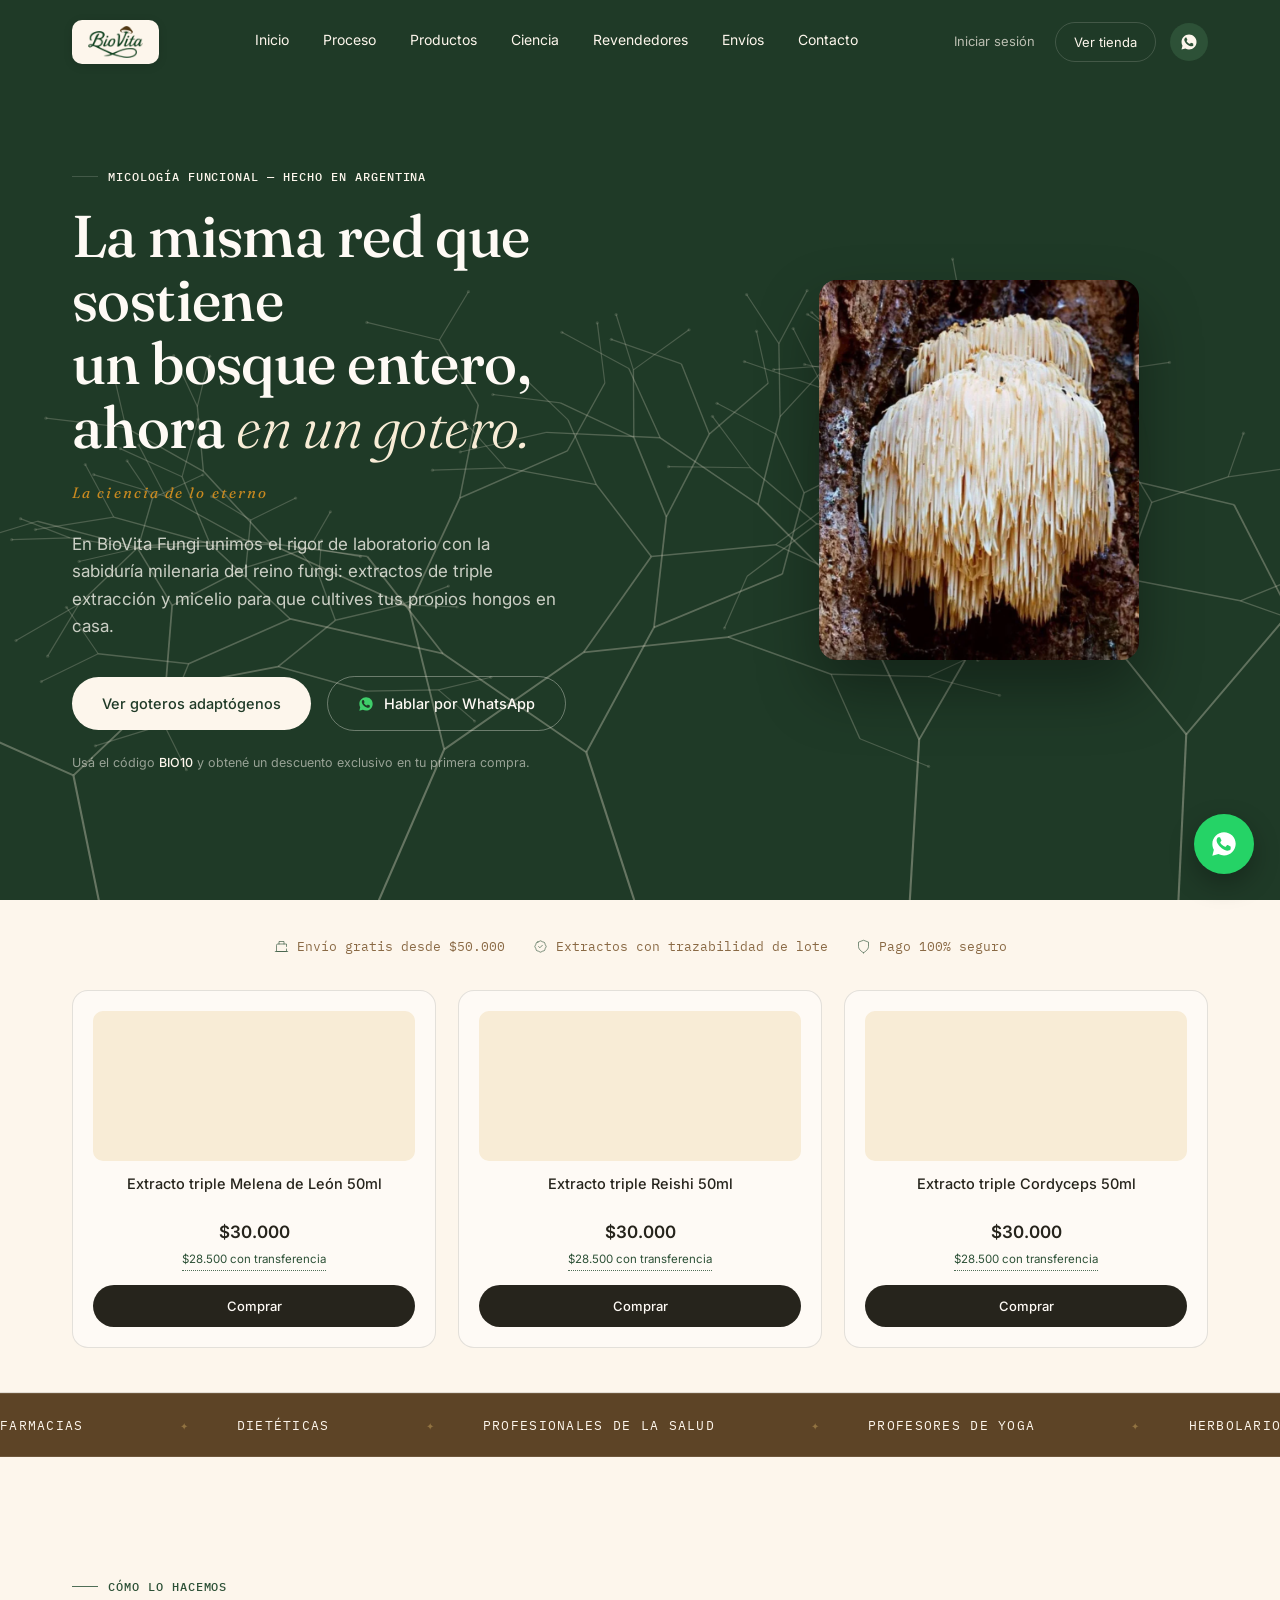
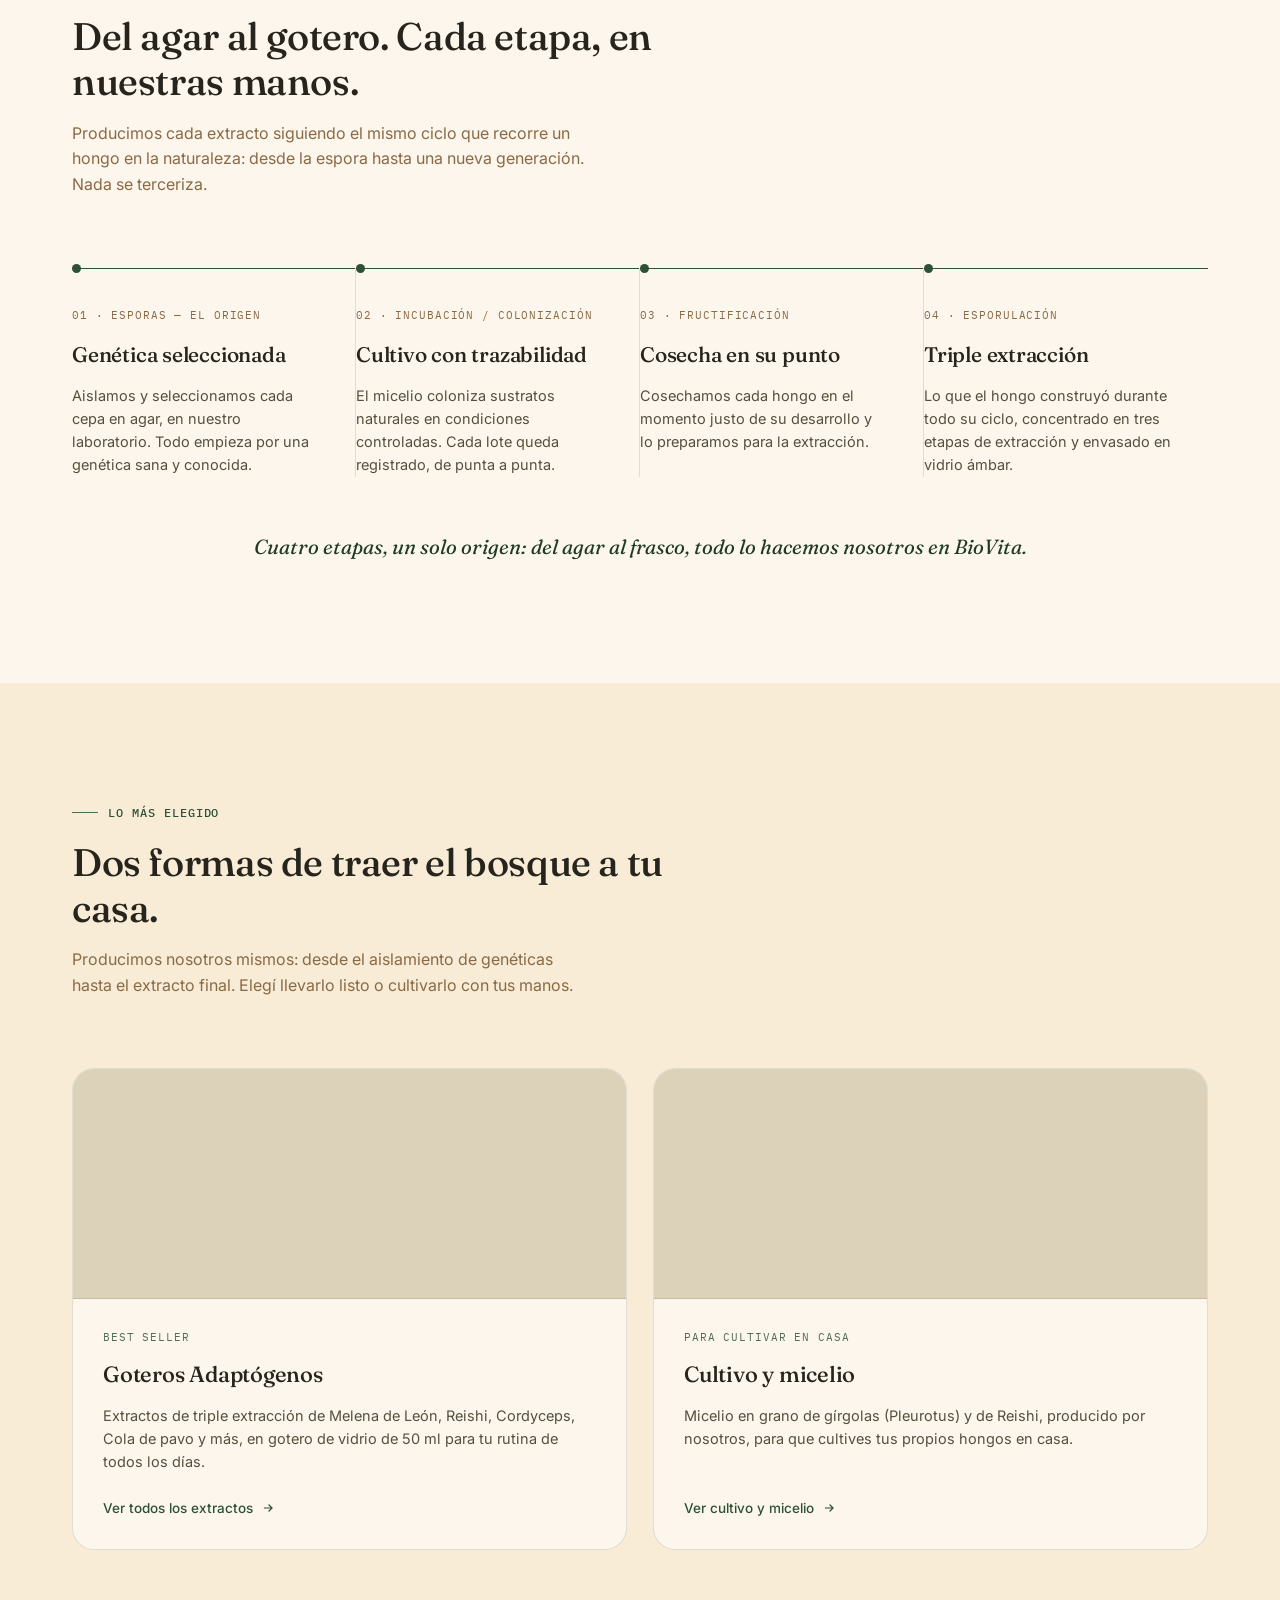
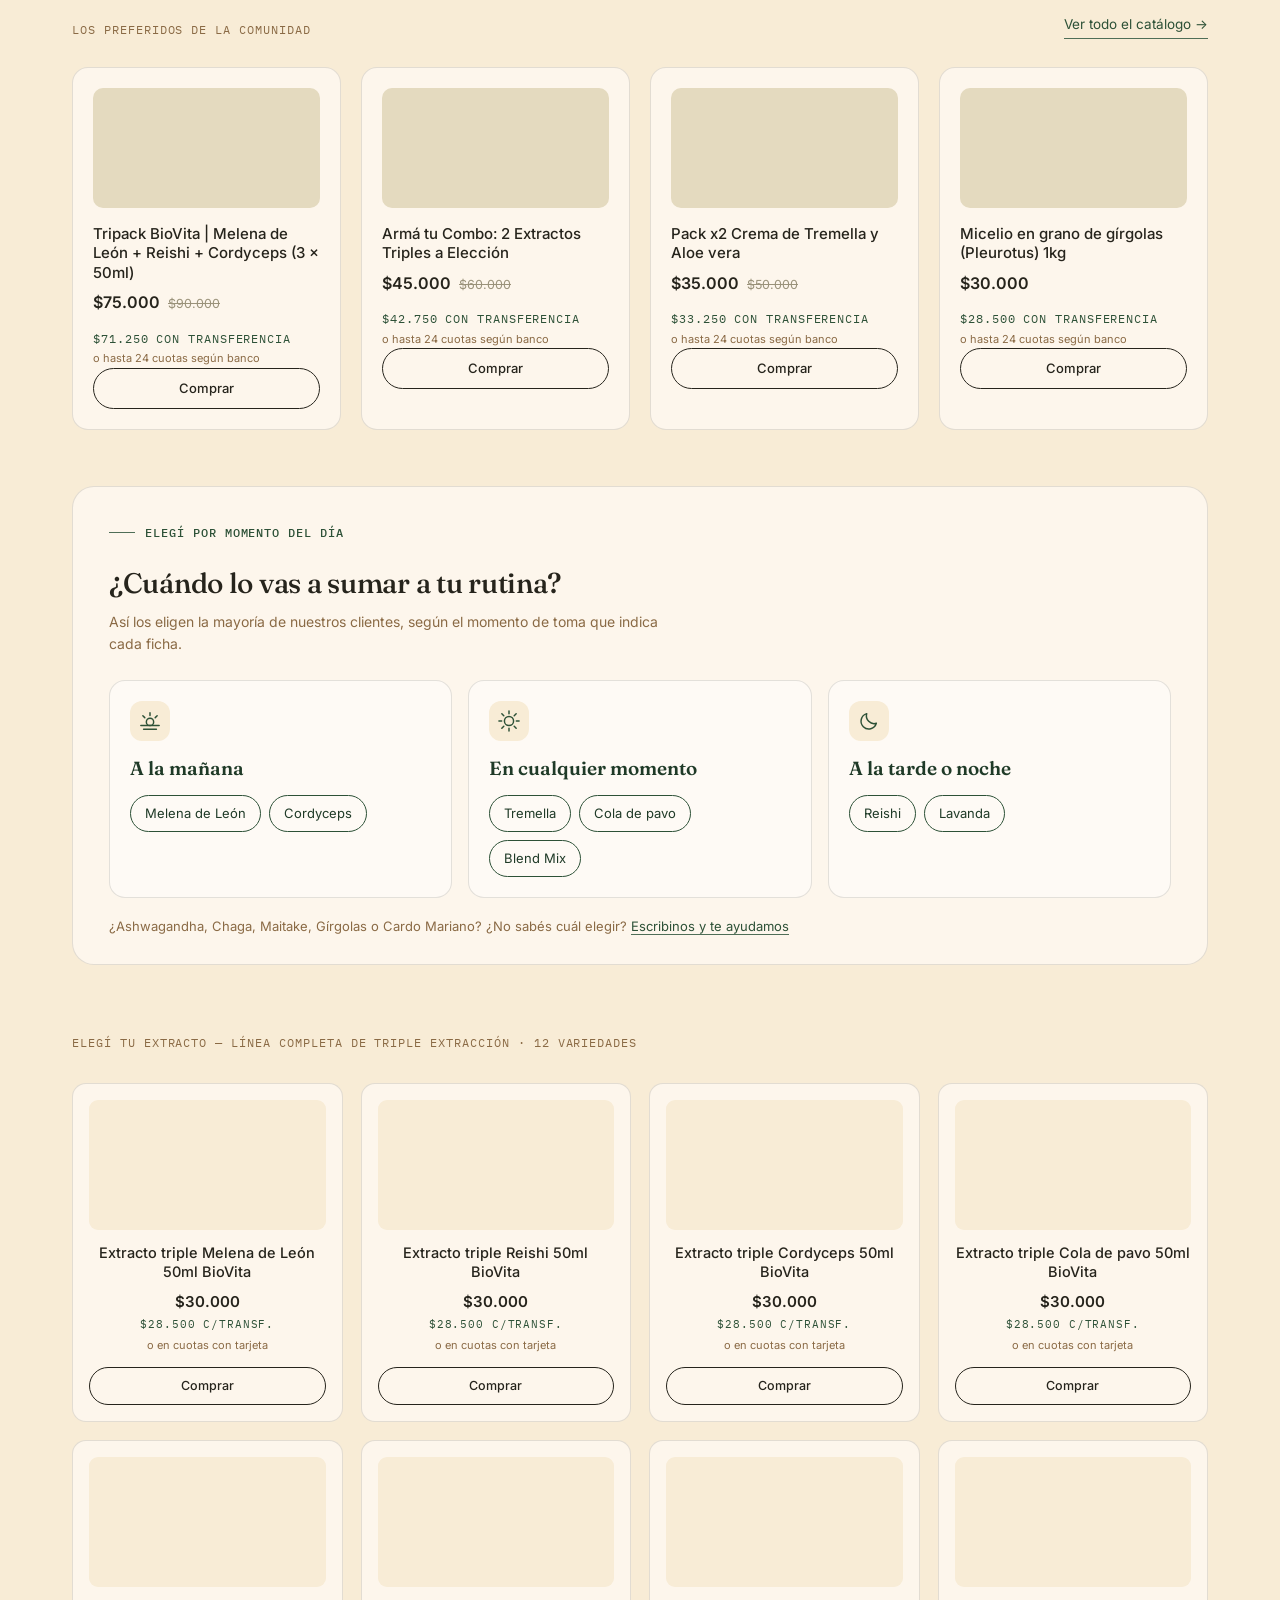
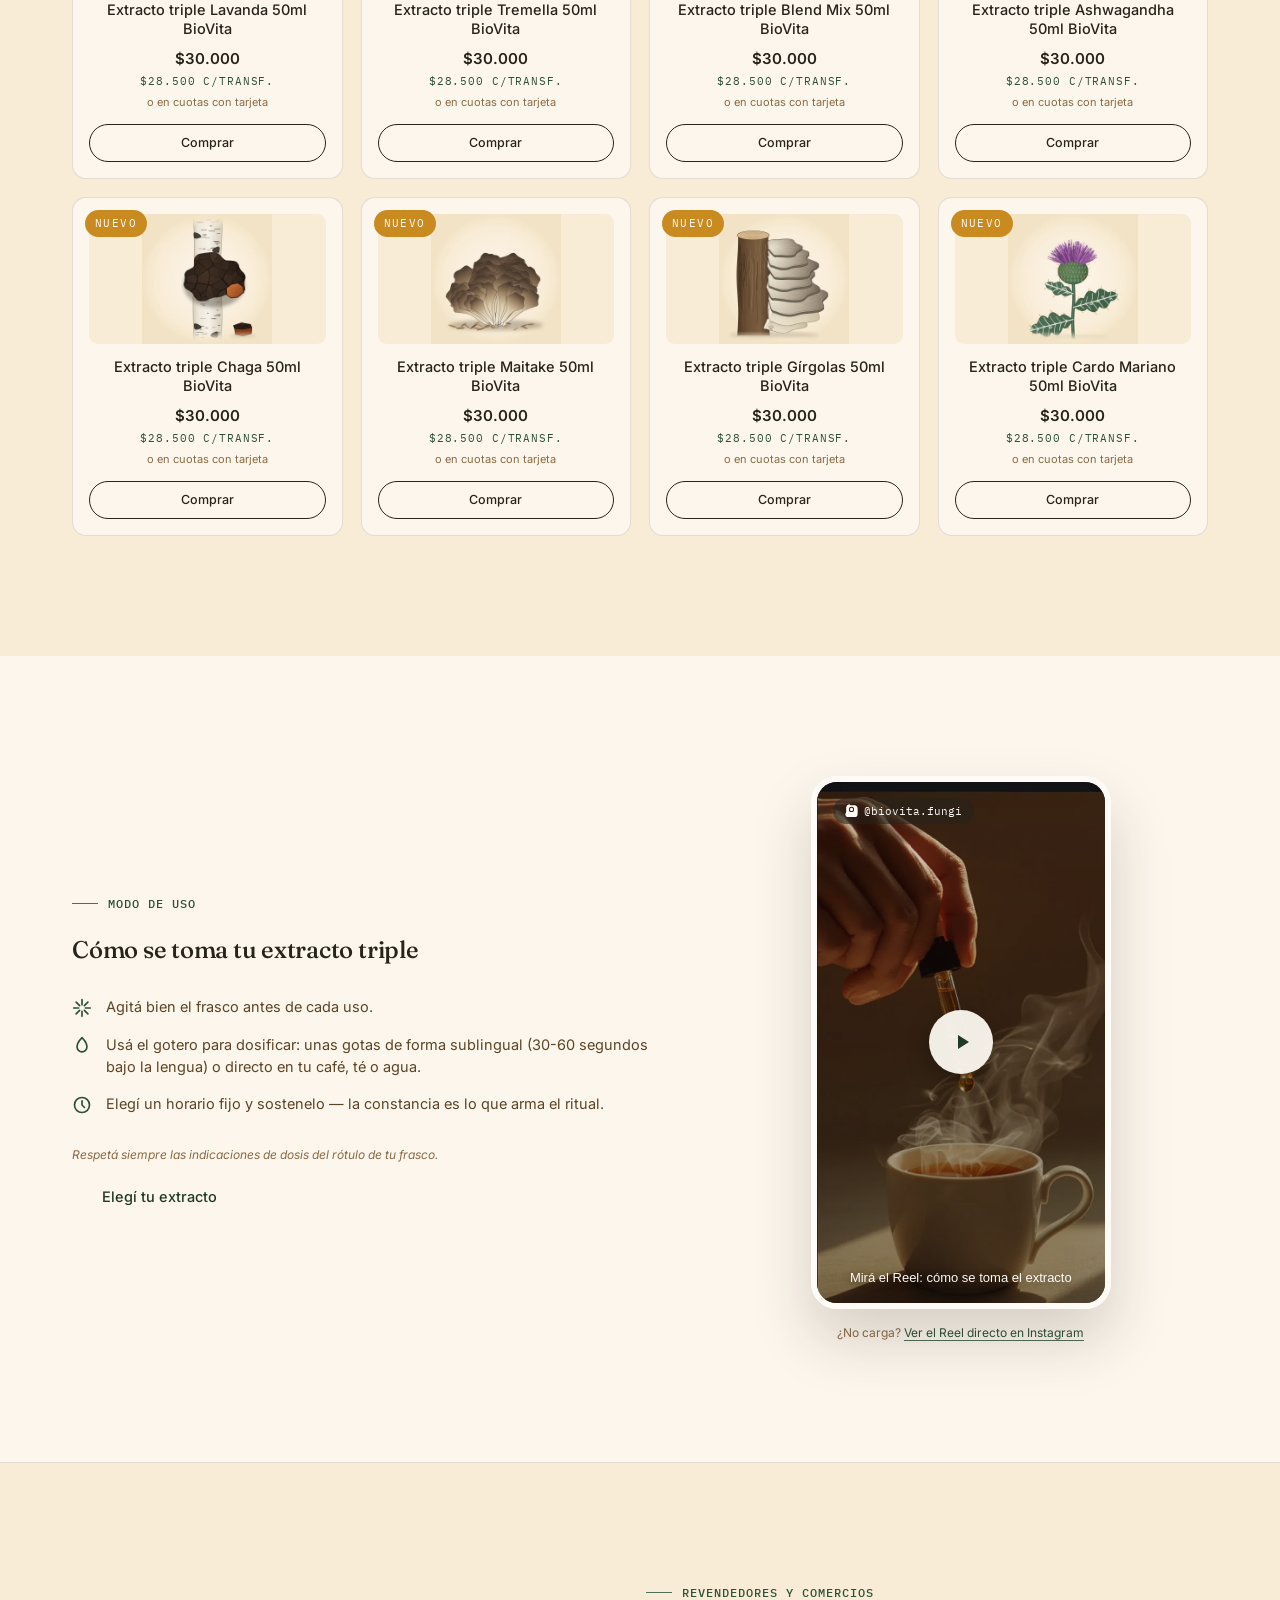
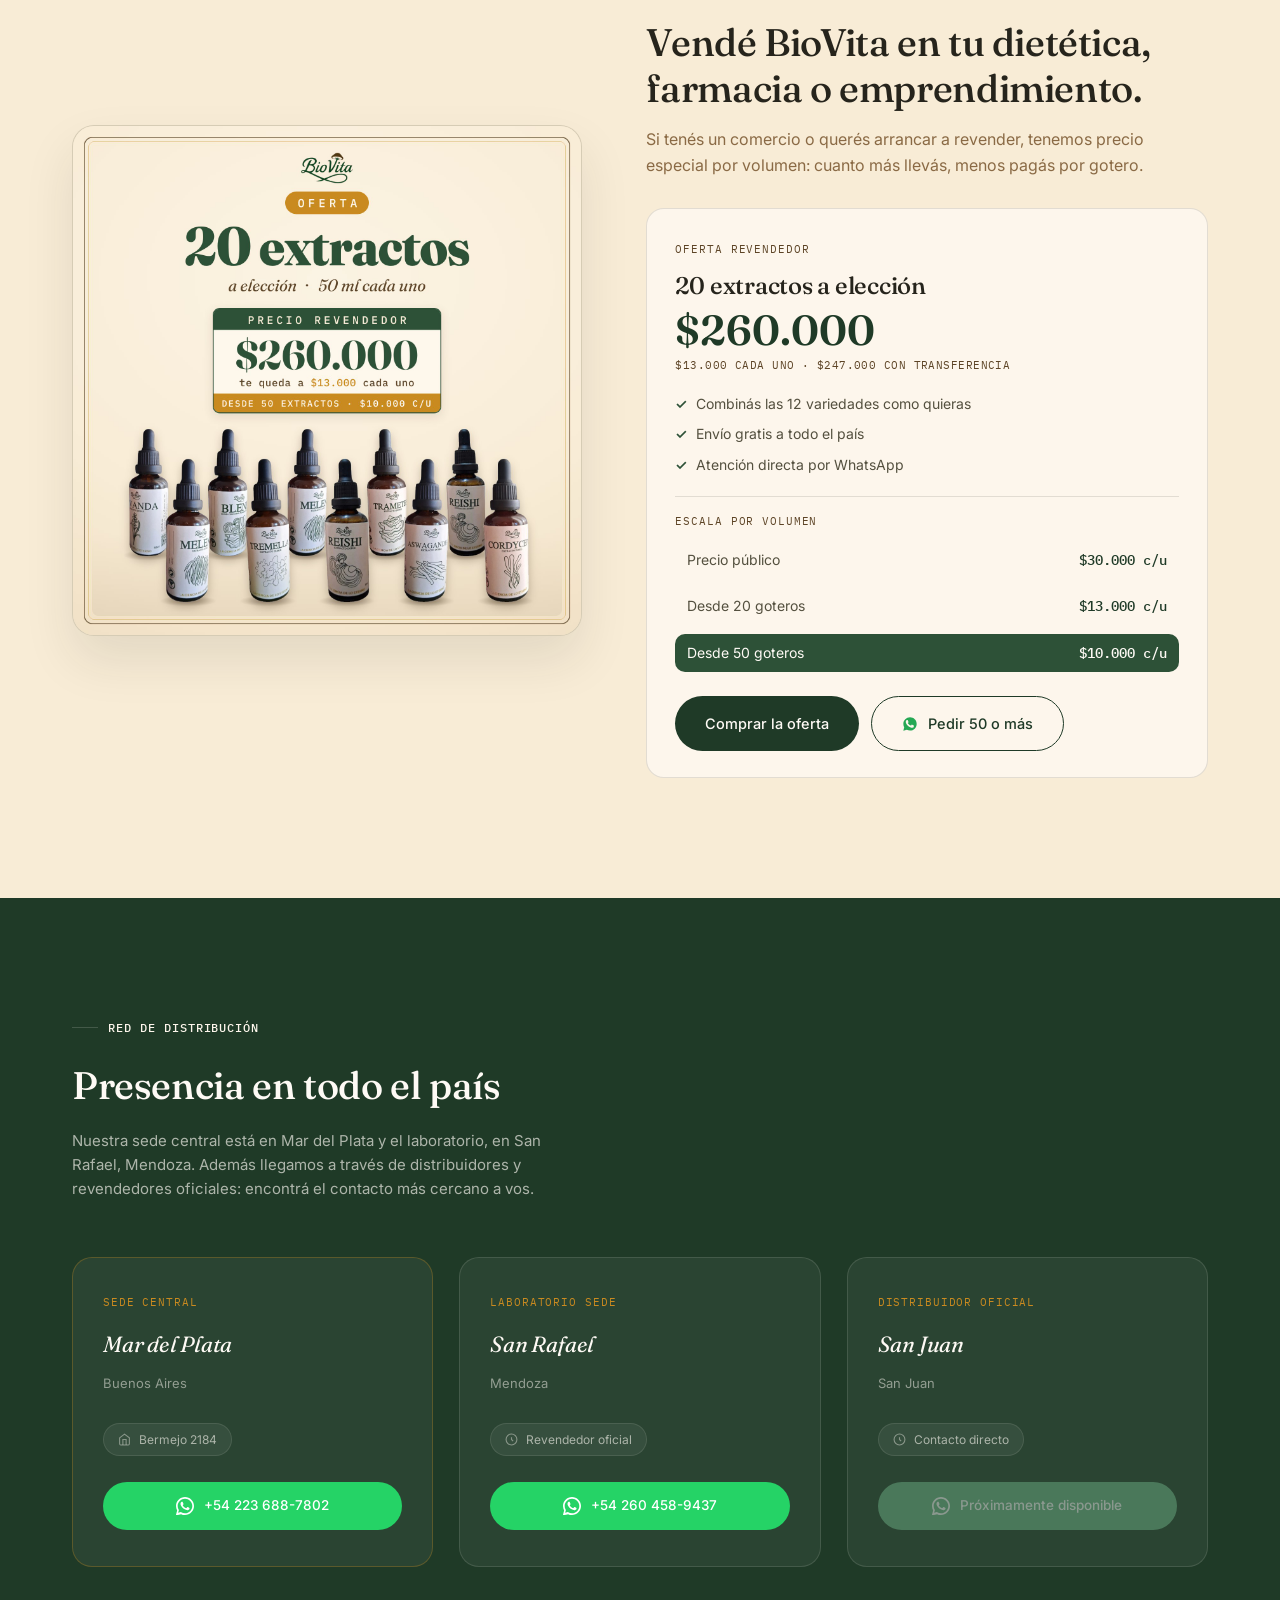
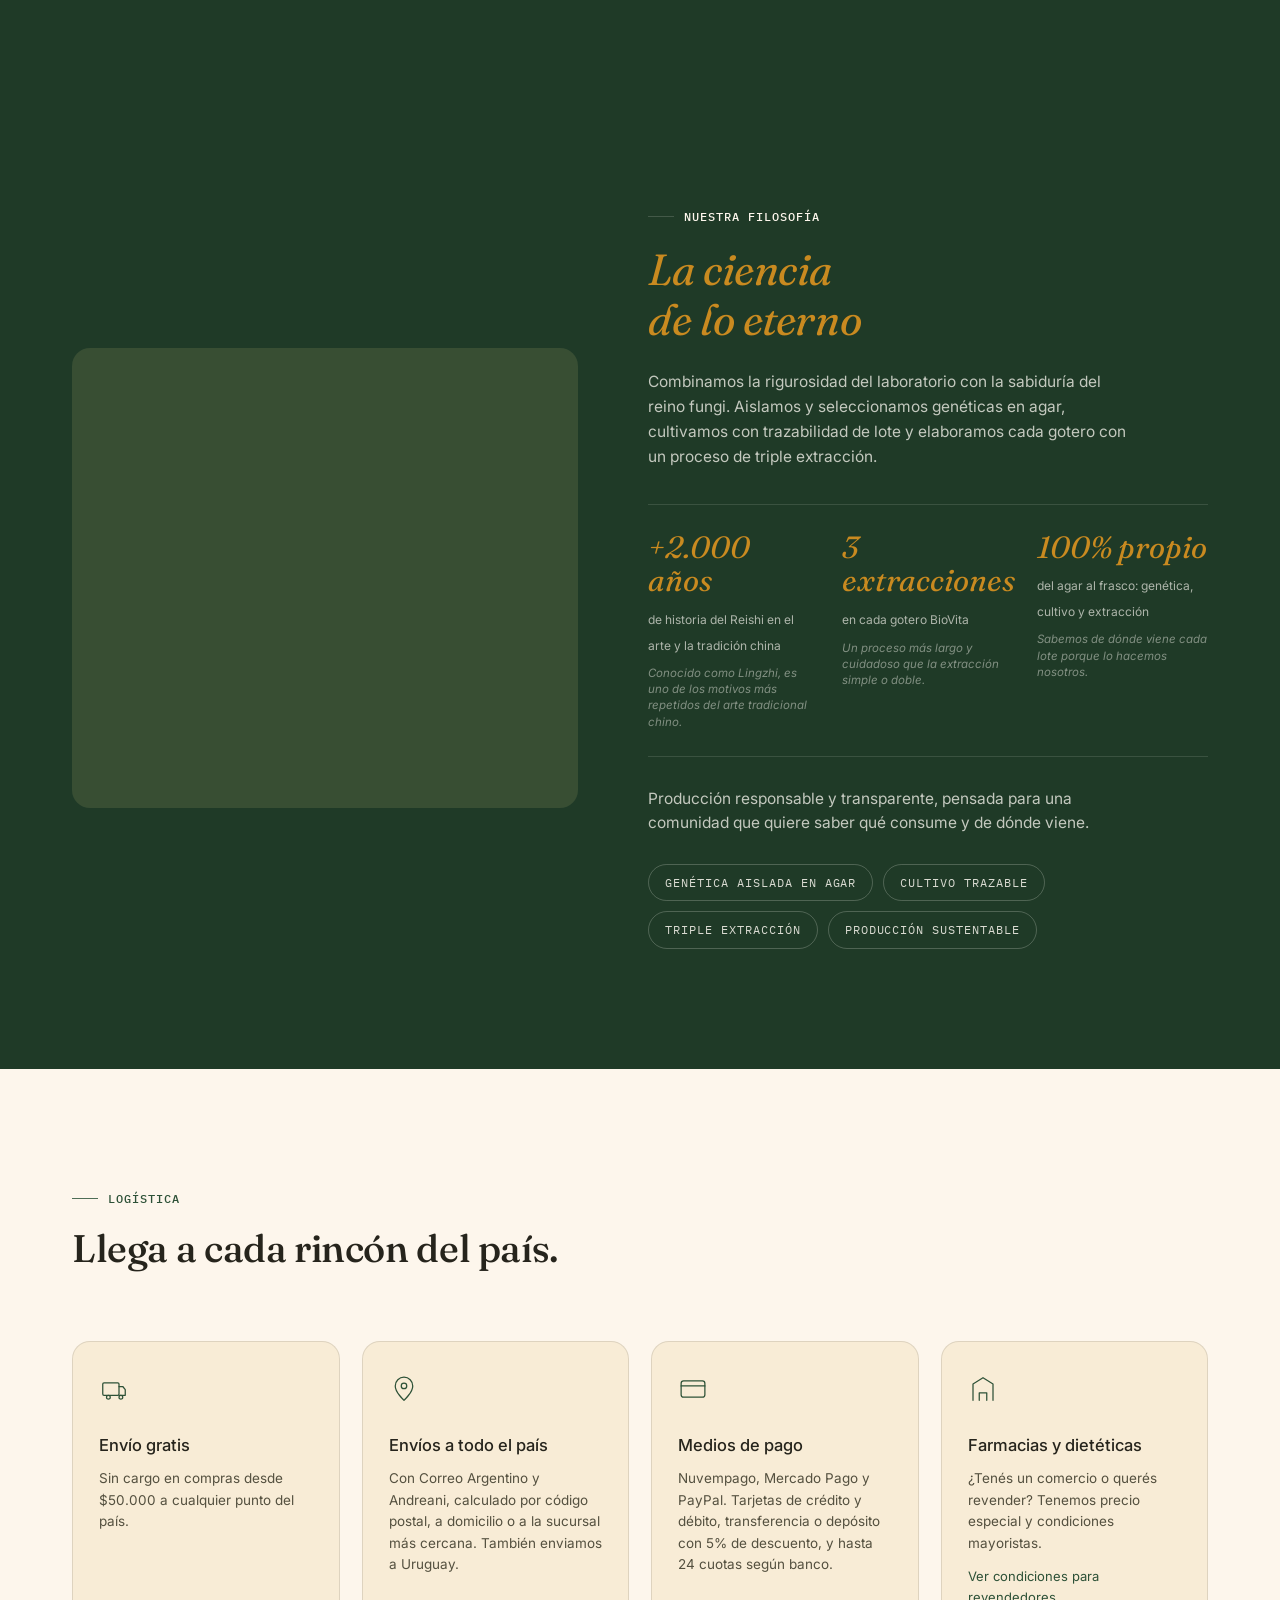
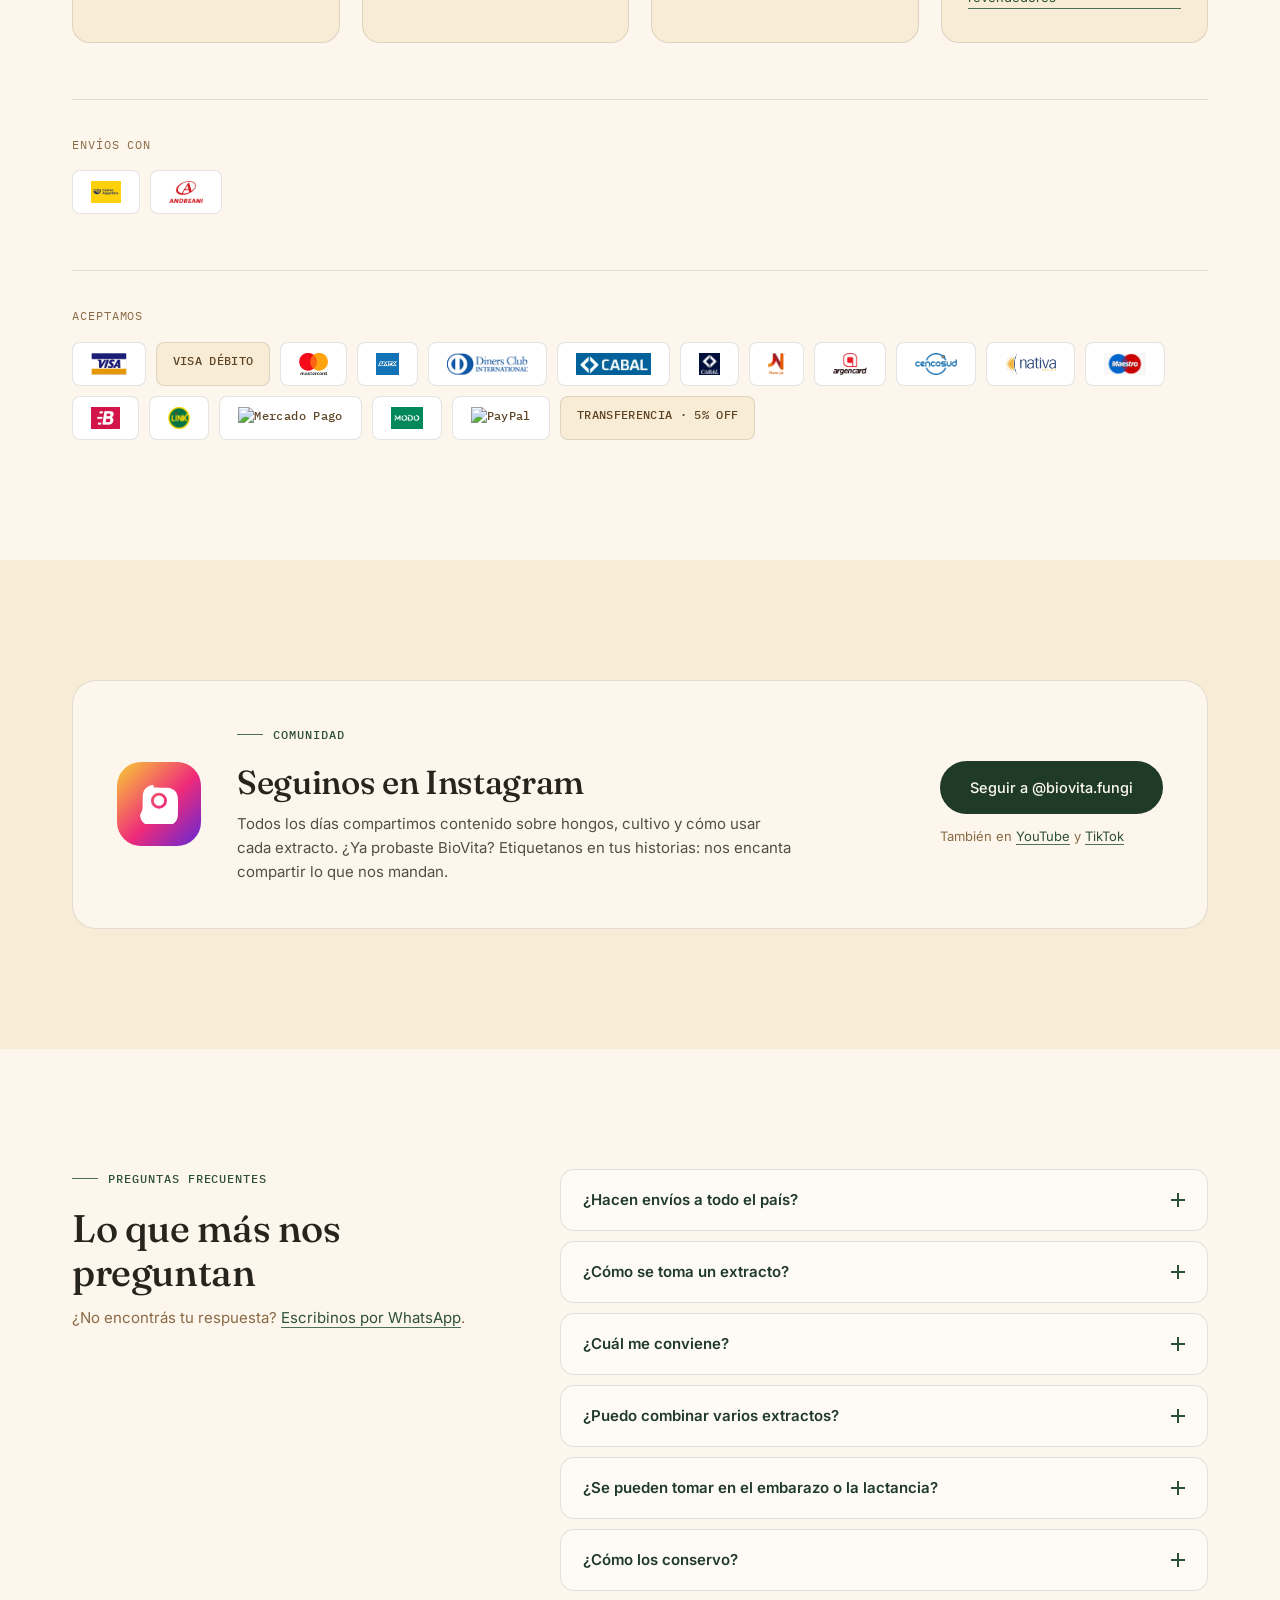
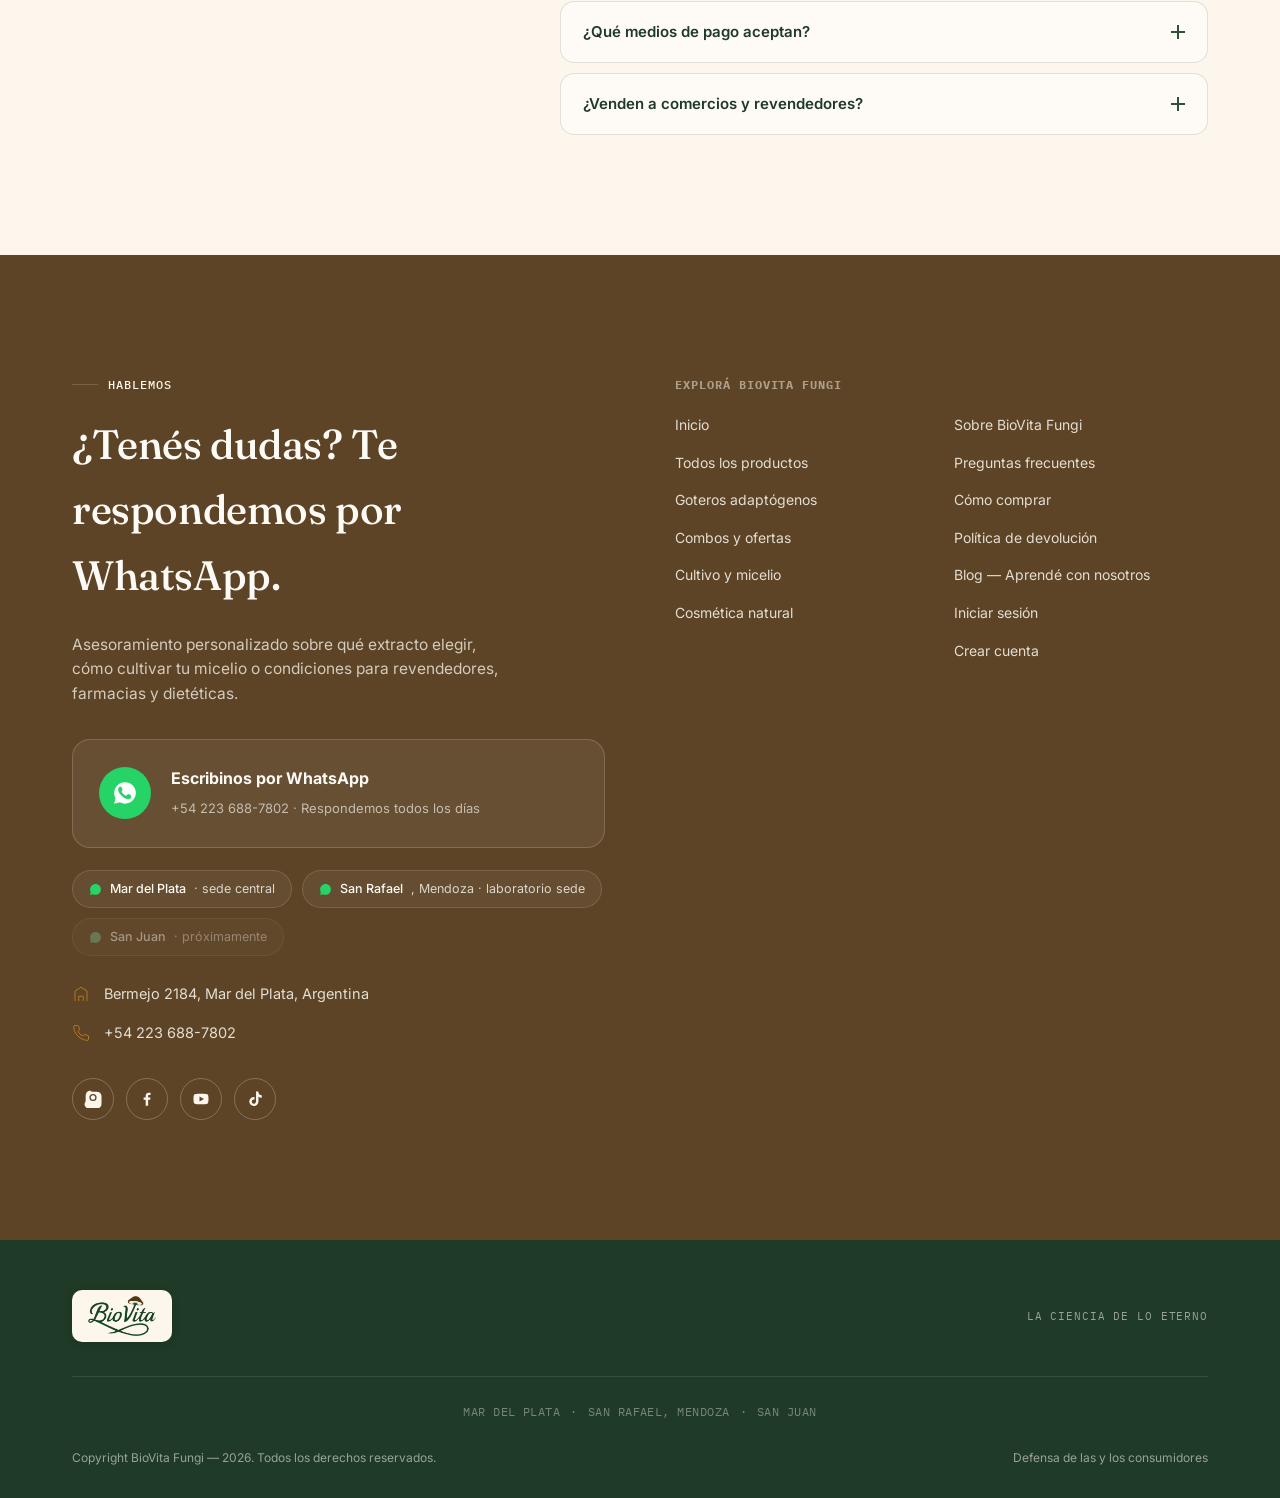
==== index.html @ afa147a9 "Revendedores: oferta de 20 extractos a $13.000 c/u, desde 50 a $10.000 c/u Co-Authored-By: Claude Op" ====
<!-- VERSION: 2026-11-22-v7 — imágenes en /img, precios al 22/11/2026, triple extracción. Todos los links de compra deben ir a biovitafungi.mitiendanube.com (los /productos/ no existen en www.biovitafungi.com). -->
<!DOCTYPE html>
<html lang="es-AR">
<head>
<meta charset="UTF-8">
<meta name="viewport" content="width=device-width, initial-scale=1.0">
<title>BioVita Fungi | Extractos de hongos de triple extracción · Mar del Plata</title>
<meta name="description" content="Extractos de triple extracción de Melena de León, Reishi, Cordyceps y más, micelio para cultivar en casa y cosmética natural. Hecho en Mar del Plata, envíos a todo el país.">
<link rel="canonical" href="https://www.biovitafungi.com/">
<meta name="theme-color" content="#1F3A27">
<link rel="icon" type="image/png" sizes="32x32" href="img/favicon-32.png">
<link rel="icon" type="image/png" sizes="192x192" href="img/favicon-192.png">
<link rel="apple-touch-icon" href="img/apple-touch-icon.png">
<meta property="og:type" content="website">
<meta property="og:site_name" content="BioVita Fungi">
<meta property="og:locale" content="es_AR">
<meta property="og:url" content="https://www.biovitafungi.com/">
<meta property="og:title" content="BioVita Fungi — La ciencia de lo eterno">
<meta property="og:description" content="Extractos de triple extracción de Melena de León, Reishi, Cordyceps y más, micelio para cultivar en casa y cosmética natural. Hecho en Mar del Plata, envíos a todo el país.">
<meta property="og:image" content="https://www.biovitafungi.com/img/og-biovita.jpg">
<meta property="og:image:width" content="1200">
<meta property="og:image:height" content="630">
<meta property="og:image:alt" content="Goteros de extractos BioVita Fungi">
<meta name="twitter:card" content="summary_large_image">
<link rel="preload" as="image" href="img/hero-melena-de-leon.webp">
<script type="application/ld+json">{"@context": "https://schema.org", "@type": "FAQPage", "mainEntity": [{"@type": "Question", "name": "¿Hacen envíos a todo el país?", "acceptedAnswer": {"@type": "Answer", "text": "Sí, enviamos a toda la Argentina por Correo Argentino y Andreani. El envío es gratis en compras desde $50.000."}}, {"@type": "Question", "name": "¿Cómo se toma un extracto?", "acceptedAnswer": {"@type": "Answer", "text": "Agitá el frasco y usá el gotero: unas gotas debajo de la lengua o en agua, jugo, café o infusión. La cantidad cambia según el extracto y está indicada en el rótulo."}}, {"@type": "Question", "name": "¿Cuál me conviene?", "acceptedAnswer": {"@type": "Answer", "text": "Mirá la guía \"Elegí por momento del día\" o escribinos por WhatsApp y te ayudamos a elegir."}}, {"@type": "Question", "name": "¿Puedo combinar varios extractos?", "acceptedAnswer": {"@type": "Answer", "text": "Sí, muchos clientes combinan dos o tres. Respetá la porción indicada en el rótulo de cada uno y, ante cualquier duda, consultá a tu médico."}}, {"@type": "Question", "name": "¿Se pueden tomar en el embarazo o la lactancia?", "acceptedAnswer": {"@type": "Answer", "text": "No los recomendamos en embarazo, lactancia ni para niños. Ante cualquier duda, consultá a tu médico."}}, {"@type": "Question", "name": "¿Cómo los conservo?", "acceptedAnswer": {"@type": "Answer", "text": "Guardalos bien cerrados, en un lugar fresco y lejos de la luz directa del sol."}}, {"@type": "Question", "name": "¿Qué medios de pago aceptan?", "acceptedAnswer": {"@type": "Answer", "text": "Nuvempago, Mercado Pago y PayPal. Tarjetas de crédito y débito, hasta 24 cuotas según banco, y transferencia o depósito con 5% de descuento."}}, {"@type": "Question", "name": "¿Venden a comercios y revendedores?", "acceptedAnswer": {"@type": "Answer", "text": "Sí. Desde 20 goteros pagás $13.000 cada uno, y desde 50 goteros, $10.000 cada uno. Mirá la sección Revendedores o escribinos por WhatsApp para armar tu pedido."}}]}</script>
<script type="application/ld+json">{"@context": "https://schema.org", "@type": "Store", "name": "BioVita Fungi", "slogan": "La ciencia de lo eterno", "description": "Extractos de triple extracción de Melena de León, Reishi, Cordyceps y más, micelio para cultivar en casa y cosmética natural. Hecho en Mar del Plata, envíos a todo el país.", "url": "https://www.biovitafungi.com/", "logo": "https://www.biovitafungi.com/img/apple-touch-icon.png", "image": "https://www.biovitafungi.com/img/og-biovita.jpg", "telephone": "+54 9 223 688-7802", "address": {"@type": "PostalAddress", "streetAddress": "Bermejo 2184", "addressLocality": "Mar del Plata", "addressRegion": "Buenos Aires", "addressCountry": "AR"}, "areaServed": "AR", "sameAs": ["https://www.instagram.com/biovita.fungi/", "https://www.facebook.com/BiovitaFungi", "https://www.youtube.com/@BioVitaFungi", "https://www.tiktok.com/@biovitafungi", "https://biovitafungi.mitiendanube.com/"]}</script>
<link rel="preconnect" href="https://fonts.googleapis.com">
<link rel="preconnect" href="https://fonts.gstatic.com" crossorigin>
<link href="https://fonts.googleapis.com/css2?family=Fraunces:opsz,wght,SOFT,WONK@9..144,300..700,0..100,0..1&family=Inter:wght@400;500;600&family=IBM+Plex+Mono:wght@400;500&display=swap" rel="stylesheet">
<style>
  :root{
    --beige:#F8ECD6;
    --beige-light:#FDF6EC;
    --cream:#FEFAF5;
    --moss:#2D5137;
    --moss-deep:#1F3A27;
    --moss-soft:#4F6E57;
    --earth:#5D4426;
    --earth-soft:#8A6A45;
    --gold:#C98A20;
    --ink:#26241C;
    --line: rgba(38,36,28,0.12);
    --line-light: rgba(251,248,241,0.16);
  }

  *{margin:0;padding:0;box-sizing:border-box;}
  html{scroll-behavior:smooth;}
  body{
    background:var(--beige);
    color:var(--ink);
    font-family:'Inter',sans-serif;
    font-size:16px;
    line-height:1.6;
    overflow-x:hidden;
  }
  ::selection{background:var(--moss);color:var(--cream);}

  h1,h2,h3,.display{
    font-family:'Fraunces',serif;
    font-weight:500;
    letter-spacing:-0.01em;
    color:var(--ink);
  }
  .mono{
    font-family:'IBM Plex Mono',monospace;
    letter-spacing:0.08em;
    text-transform:uppercase;
  }
  a{color:inherit;text-decoration:none;}
  img{max-width:100%;display:block;}
  section{position:relative;}
  .wrap{max-width:1200px;margin:0 auto;padding:0 32px;}
  .gold{color:var(--gold);}

  .eyebrow{
    font-size:12px;
    color:var(--moss);
    font-weight:500;
    display:flex;
    align-items:center;
    gap:10px;
    margin-bottom:18px;
  }
  .eyebrow::before{
    content:'';
    width:26px;height:1px;
    background:var(--moss-soft);
    display:inline-block;
  }
  .eyebrow.on-dark{color:var(--beige-light);}
  .eyebrow.on-dark::before{background:var(--line-light);}

  /* reveal on scroll */
  .reveal{opacity:0;transform:translateY(28px);transition:opacity .9s ease, transform .9s ease;}
  .reveal.in{opacity:1;transform:translateY(0);}
  @media (prefers-reduced-motion: reduce){
    .reveal{opacity:1;transform:none;transition:none;}
  }

  .wa-btn-p.is-disabled, .zona-chip.is-disabled{
    opacity:0.45;cursor:not-allowed;pointer-events:none;filter:grayscale(0.6);
  }
  .wa-btn-p.is-disabled:hover{background:#25D366;transform:none;}

  /* ================= COMO SE TOMA (reel facade) ================= */
  #comotoma{background:var(--beige-light);border-bottom:1px solid var(--line);}
  .comotoma-grid{display:grid;grid-template-columns:1fr 0.85fr;gap:60px;align-items:center;}
  .comotoma-copy ul{list-style:none;display:flex;flex-direction:column;gap:16px;margin:26px 0 30px;}
  .comotoma-copy li{display:flex;gap:14px;align-items:flex-start;font-size:14.5px;line-height:1.5;color:var(--earth);}
  .comotoma-copy li svg{width:20px;height:20px;stroke:var(--moss);flex-shrink:0;margin-top:2px;}
  .comotoma-copy .rotulo-note{font-size:12px;color:var(--earth-soft);font-style:italic;}

  .reel-frame{
    position:relative;max-width:300px;margin:0 auto;
    border-radius:26px;overflow:hidden;aspect-ratio:9/16;
    box-shadow:0 30px 60px rgba(38,36,28,0.18);
    background:linear-gradient(155deg, var(--moss-deep) 0%, var(--earth) 100%);
    border:6px solid var(--cream);
  }
  .reel-poster{
    position:absolute;inset:0;width:100%;height:100%;
    background-size:cover;background-position:center;
    display:flex;flex-direction:column;align-items:center;justify-content:center;
    cursor:pointer;border:none;padding:0;
  }
  .reel-poster{background-image:linear-gradient(rgba(20,20,15,0.15), rgba(20,20,15,0.45)), url('img/reel-poster.webp');}
  .reel-poster .mycelium-deco{position:absolute;inset:0;opacity:0.15;}
  .reel-play-btn{
    width:64px;height:64px;border-radius:50%;
    background:rgba(251,248,241,0.95);
    display:flex;align-items:center;justify-content:center;
    box-shadow:0 8px 24px rgba(0,0,0,0.3);
    transition:transform .25s ease;z-index:2;
  }
  .reel-poster:hover .reel-play-btn{transform:scale(1.08);}
  .reel-play-btn svg{width:24px;height:24px;fill:var(--moss-deep);margin-left:3px;}
  .reel-ig-badge{
    position:absolute;top:16px;left:16px;z-index:2;
    display:flex;align-items:center;gap:6px;
    background:rgba(38,36,28,0.55);color:var(--cream);
    font-size:11px;font-family:'IBM Plex Mono',monospace;
    padding:6px 12px;border-radius:20px;
  }
  .reel-ig-badge svg{width:13px;height:13px;fill:var(--cream);}
  .reel-caption{position:absolute;bottom:18px;left:18px;right:18px;z-index:2;color:var(--cream);font-size:13px;font-weight:500;text-shadow:0 2px 8px rgba(0,0,0,0.4);}
  .reel-link-fallback{display:block;text-align:center;font-size:12px;color:var(--earth-soft);margin-top:14px;}
  .reel-link-fallback a{color:var(--moss);border-bottom:1px solid var(--moss-soft);}
  @media(max-width:900px){ .comotoma-grid{grid-template-columns:1fr;gap:36px;} }

  /* ================= BANDA DE PRODUCTO (hero hibrido) ================= */
  #destacados{background:var(--beige-light);padding:36px 0 44px;border-bottom:1px solid var(--line);}
  .trust-strip{display:flex;justify-content:center;flex-wrap:wrap;gap:28px;margin-bottom:34px;}
  .trust-strip span{display:flex;align-items:center;gap:8px;font-size:12.5px;color:var(--earth-soft);font-family:'IBM Plex Mono',monospace;}
  .trust-strip svg{width:15px;height:15px;stroke:var(--moss);flex-shrink:0;}
  .band-grid{display:grid;grid-template-columns:repeat(3,1fr);gap:22px;}
  .band-card{
    background:var(--cream);border:1px solid var(--line);border-radius:16px;
    padding:20px;text-align:center;transition:transform .3s ease, box-shadow .3s ease;
    display:flex;flex-direction:column;
  }
  .band-card:hover{transform:translateY(-4px);box-shadow:0 16px 34px rgba(38,36,28,0.08);}
  .band-card .ph-image{height:150px;margin-bottom:14px;border-radius:10px;}
  .band-card h4{font-size:14.5px;font-weight:500;margin-bottom:6px;line-height:1.3;min-height:38px;}
  .band-card .price-row{display:flex;justify-content:center;align-items:baseline;gap:7px;margin-bottom:4px;}
  .band-card .price-now{font-size:17px;font-weight:600;color:var(--ink);}
  .band-card .price-was{font-size:12px;color:#9a927a;text-decoration:line-through;}
  .band-card .band-reviews{font-size:11.5px;color:var(--moss);margin-bottom:14px;border-bottom:1px dotted var(--moss-soft);display:inline-block;padding-bottom:1px;width:fit-content;margin-left:auto;margin-right:auto;}
  .band-card a.buy{
    margin-top:auto;display:block;text-align:center;font-size:13px;font-weight:500;
    background:var(--ink);color:var(--cream);border-radius:30px;padding:11px;
    transition:all .3s ease;
  }
  .band-card a.buy:hover{background:var(--moss-deep);}
  @media (max-width:820px){ .band-grid{grid-template-columns:1fr;} .trust-strip{gap:16px;justify-content:flex-start;overflow-x:auto;} }

  /* ================= NAV ================= */
  header{
    position:fixed;top:0;left:0;right:0;z-index:100;
    padding:20px 0;
    transition:background .4s ease, padding .4s ease, border-color .4s ease;
    border-bottom:1px solid transparent;
  }
  header.scrolled{
    background:rgba(237,228,210,0.92);
    backdrop-filter:blur(10px);
    padding:13px 0;
    border-bottom:1px solid var(--line);
  }
  header .wrap{display:flex;align-items:center;justify-content:space-between;}
  .logo{
    display:flex;align-items:center;
  }
  .logo-img{
    height:44px;width:auto;display:block;
    background:var(--beige-light);
    padding:6px 16px;border-radius:10px;
    box-shadow:0 2px 10px rgba(0,0,0,0.12);
  }
  .footer-logo-img{ height:52px; }

  nav.links{display:flex;gap:34px;font-size:14px;color:var(--beige-light);transition:color .4s ease;}
  header.scrolled nav.links{color:var(--ink);}
  nav.links a{position:relative;padding-bottom:3px;}
  nav.links a::after{
    content:'';position:absolute;left:0;bottom:0;width:0;height:1px;background:currentColor;
    transition:width .3s ease;
  }
  nav.links a:hover::after{width:100%;}

  .nav-actions{display:flex;align-items:center;gap:14px;}
  .btn-ghost-nav{
    border:1px solid var(--line-light);
    color:var(--beige-light);
    padding:9px 18px;border-radius:40px;font-size:13px;
    transition:all .3s ease;
  }
  header.scrolled .btn-ghost-nav{border-color:var(--line);color:var(--ink);}
  .btn-ghost-nav:hover{background:var(--beige-light);color:var(--moss-deep);}
  header.scrolled .btn-ghost-nav:hover{background:var(--moss);color:var(--cream);}

  .nav-wa{
    width:38px;height:38px;border-radius:50%;
    background:var(--moss);
    display:flex;align-items:center;justify-content:center;
    flex-shrink:0;
  }
  .nav-wa svg{width:18px;height:18px;fill:var(--beige-light);}

  .burger{display:none;}

  /* ================= HERO ================= */
  #inicio{
    background:var(--moss-deep);
    min-height:100vh;
    display:flex;align-items:center;
    padding-top:120px;padding-bottom:80px;
    overflow:hidden;
  }
  #myceliumCanvas{
    position:absolute;inset:0;width:100%;height:100%;
    opacity:0.9;
  }
  .hero-grid{
    position:relative;z-index:2;
    display:grid;grid-template-columns:1.15fr 0.85fr;gap:60px;align-items:center;
  }
  .hero-copy h1{
    color:var(--cream);
    font-size:clamp(2.4rem,4.6vw,4.1rem);
    line-height:1.08;
    font-weight:500;
    margin-bottom:22px;
  }
  .hero-copy h1 em{
    font-style:italic;
    font-weight:300;
    color:var(--beige);
  }
  .hero-tagline{
    font-family:'Fraunces',serif;
    font-style:italic;
    font-size:15px;
    letter-spacing:0.14em;
    margin-bottom:26px;
    display:inline-block;
  }
  .hero-copy p.lead{
    color:rgba(251,248,241,0.78);
    font-size:17px;
    max-width:490px;
    margin-bottom:36px;
  }
  .nav-login{font-size:13px;color:var(--beige-light);opacity:0.7;border-bottom:1px solid transparent;transition:all .25s ease;margin-right:6px;}
  .nav-login:hover{opacity:1;border-color:currentColor;}
  header.scrolled .nav-login{color:var(--ink);}

  .hero-ctas{display:flex;gap:16px;flex-wrap:wrap;align-items:center;margin-bottom:22px;}
  .btn{
    display:inline-flex;align-items:center;gap:10px;
    padding:15px 30px;border-radius:40px;
    font-size:14.5px;font-weight:500;
    cursor:pointer;border:none;
    transition:transform .35s cubic-bezier(.2,.8,.2,1), box-shadow .35s ease, background .3s ease;
  }
  .btn-primary{
    background:var(--beige-light);color:var(--moss-deep);
  }
  .btn-primary:hover{transform:translateY(-3px);box-shadow:0 14px 30px rgba(0,0,0,0.25);}
  .btn-outline{
    border:1px solid rgba(251,248,241,0.35);
    color:var(--cream);
  }
  .btn-outline:hover{background:rgba(251,248,241,0.08);border-color:rgba(251,248,241,0.6);}
  .btn-outline svg{width:16px;height:16px;fill:#3fce6a;}
  .hero-note{
    font-size:12.5px;color:rgba(251,248,241,0.55);
  }
  .hero-note b{color:var(--beige-light);font-weight:500;}

  .hero-visual{
    position:relative;
    display:flex;align-items:center;justify-content:center;
  }
  .ph-image{
    position:relative;
    border-radius:18px;
    background-size:contain;
    background-repeat:no-repeat;
    background-position:center;
    background-color:#F8ECD6;
    overflow:hidden;
    display:flex;flex-direction:column;align-items:center;justify-content:flex-end;gap:12px;
    text-align:center;
    color:rgba(251,248,241,0.85);
  }
  .ph-image svg{width:40px;height:40px;opacity:0.6;}
  .ph-image span{font-size:11px;line-height:1.5;max-width:220px;}
  .ph-image.photo{justify-content:flex-end;}
  .ph-image.photo::after{
    content:'';position:absolute;inset:0;
    background:linear-gradient(180deg, rgba(0,0,0,0) 55%, rgba(20,20,15,0.55) 100%);
    pointer-events:none;
  }
  .ph-image.photo .credit{
    position:relative;z-index:1;font-size:9.5px;color:rgba(255,255,255,0.75);
    padding:8px 10px;letter-spacing:0.06em;
  }
  .ph-image.photo.no-credit::after{display:none;}
  .hero-bottle{width:320px;height:380px;background-size:cover !important;box-shadow:0 30px 60px rgba(0,0,0,0.35);}
  .hero-bottle .mono{font-size:10px;}
  .hero-glow{
    position:absolute;width:340px;height:340px;border-radius:50%;
    background:radial-gradient(circle, rgba(198,161,91,0.16), transparent 70%);
    filter:blur(10px);z-index:-1;
  }

  /* ================= TICKER ================= */
  .ticker-wrap{
    background:var(--earth);
    padding:18px 0;overflow:hidden;white-space:nowrap;
    border-top:1px solid rgba(251,248,241,0.1);
    border-bottom:1px solid rgba(251,248,241,0.1);
  }
  .ticker{
    display:inline-flex;gap:48px;
    animation:scroll-left 32s linear infinite;
  }
  .ticker span{
    color:var(--beige-light);
    font-size:13px;
    display:inline-flex;align-items:center;gap:48px;
  }
  .ticker span::after{content:'✦';color:rgba(198,161,91,0.5);margin-left:48px;font-size:10px;}
  @keyframes scroll-left{
    0%{transform:translateX(0);}
    100%{transform:translateX(-50%);}
  }
  @media (prefers-reduced-motion: reduce){ .ticker{animation:none;} }

  /* ================= SECTION GENERIC ================= */
  .section{padding:120px 0;}
  .section-head{max-width:640px;margin-bottom:70px;}
  .section-head h2{font-size:clamp(1.8rem,3vw,2.6rem);line-height:1.18;}
  .section-head p{color:var(--earth-soft);margin-top:16px;font-size:16px;max-width:520px;}

  /* ================= VENTAJAS (mycelium stages) ================= */
  #ventajas{background:var(--beige-light);}
  .stage-track{
    position:relative;
    display:grid;grid-template-columns:repeat(4,1fr);gap:0;
    border-top:1px solid var(--line);
  }
  .stage-closing{
    text-align:center;font-family:'Fraunces',serif;font-style:italic;
    font-size:clamp(1.05rem,1.6vw,1.35rem);color:var(--moss-deep);
    margin-top:46px;padding-top:8px;
  }
  .stage{
    padding:38px 30px 0 0;
    border-right:1px solid var(--line);
    position:relative;
  }
  .stage:last-child{border-right:none;padding-right:0;}
  .stage-dot{
    width:9px;height:9px;border-radius:50%;
    background:var(--moss);
    position:absolute;top:-5px;left:0;
  }
  .stage .mono.label{font-size:11px;color:var(--earth-soft);margin-bottom:14px;display:block;}
  .stage h3{font-size:21px;margin-bottom:12px;font-weight:500;}
  .stage p{font-size:14.5px;color:#54503f;padding-right:10px;}
  .stage-line{
    position:absolute;top:-1px;left:0;height:1px;width:0;background:var(--moss);
    transition:width 1s ease;
  }
  .stage.in .stage-line{width:100%;}

  /* ================= PRODUCTOS ================= */
  #productos{background:var(--beige);}
  .cat-grid{display:grid;grid-template-columns:repeat(2,1fr);gap:26px;margin-bottom:64px;}
  .cat-card{
    background:var(--beige-light);
    border:1px solid var(--line);
    border-radius:22px;
    overflow:hidden;
    transition:transform .4s cubic-bezier(.2,.8,.2,1), box-shadow .4s ease;
    display:flex;flex-direction:column;
  }
  .cat-card:hover{transform:translateY(-8px);box-shadow:0 24px 50px rgba(38,36,28,0.12);}
  .cat-card .ph-image{
    height:230px;border-radius:0;border:none;border-bottom:1px solid var(--line);
    background-color: #DCD2B9;
    color:var(--earth);
  }
  .cat-card .ph-image svg{opacity:0.55;stroke:var(--earth);}
  .cat-body{padding:30px;flex:1;display:flex;flex-direction:column;}
  .cat-body .mono{font-size:11px;color:var(--moss-soft);margin-bottom:10px;}
  .cat-body h3{font-size:22px;margin-bottom:12px;}
  .cat-body p{font-size:14.5px;color:#54503f;margin-bottom:24px;flex:1;}
  .cat-link{
    font-size:13.5px;font-weight:500;color:var(--moss);
    display:inline-flex;align-items:center;gap:8px;
  }
  .cat-link svg{width:14px;height:14px;transition:transform .3s ease;}
  .cat-card:hover .cat-link svg{transform:translateX(5px);}

  .extracts-head{margin-top:64px;margin-bottom:28px;}
  .extracts-head .mono{font-size:12px;color:var(--earth-soft);}
  .extract-card{position:relative;}
  .new-tag{position:absolute;top:12px;left:12px;z-index:2;background:var(--gold);color:var(--cream);font-size:10.5px;letter-spacing:.14em;text-transform:uppercase;padding:5px 10px;border-radius:999px;}
  .extracts-grid{display:grid;grid-template-columns:repeat(4,1fr);gap:18px;}
  .extract-card{
    background:var(--beige-light);border:1px solid var(--line);border-radius:14px;
    padding:16px;text-align:center;transition:border-color .3s ease, transform .3s ease;
  }
  .extract-card:hover{border-color:var(--moss-soft);transform:translateY(-4px);}
  .extract-card .ph-image{height:130px;margin-bottom:14px;border-radius:9px;}
  .extract-card h4{font-size:14.5px;font-weight:500;margin-bottom:8px;line-height:1.3;}
  .extract-card .price-row{display:flex;justify-content:center;align-items:baseline;gap:7px;margin-bottom:2px;}
  .extract-card .price-now{font-size:15px;font-weight:600;color:var(--ink);}
  .extract-card .price-was{font-size:11.5px;color:#9a927a;text-decoration:line-through;}
  .extract-card .price-transfer{display:block;font-size:11px;color:var(--moss);margin-bottom:12px;}
  .extract-card a.buy{
    display:block;text-align:center;font-size:12.5px;font-weight:500;
    border:1px solid var(--ink);border-radius:30px;padding:8px;
    transition:all .3s ease;
  }
  .extract-card a.buy:hover{background:var(--ink);color:var(--cream);}
  @media (max-width:980px){ .extracts-grid{grid-template-columns:repeat(2,1fr);} }

  .picks-head{
    display:flex;justify-content:space-between;align-items:flex-end;margin-bottom:28px;
  }
  .picks-head .mono{font-size:12px;color:var(--earth-soft);}
  .picks-head a{font-size:13.5px;color:var(--moss);border-bottom:1px solid var(--moss-soft);padding-bottom:2px;}
  .picks-grid{display:grid;grid-template-columns:repeat(4,1fr);gap:20px;}
  .pick{
    background:var(--beige-light);border:1px solid var(--line);border-radius:16px;
    padding:20px;transition:border-color .3s ease, transform .3s ease;
  }
  .pick:hover{border-color:var(--moss-soft);transform:translateY(-4px);}
  .pick .ph-image{height:120px;margin-bottom:16px;border-radius:10px;background-color:#E4DABF;color:var(--earth);}
  .pick .ph-image svg{width:26px;height:26px;}
  .pick .ph-image span{font-size:9.5px;}
  .pick h4{font-size:15px;font-weight:500;margin-bottom:8px;line-height:1.3;}
  .pick .price-row{display:flex;align-items:baseline;gap:8px;margin-bottom:14px;}
  .pick .price-now{font-size:16px;font-weight:600;color:var(--ink);}
  .pick .price-was{font-size:12.5px;color:#9a927a;text-decoration:line-through;}
  .pick .price-transfer{font-size:11.5px;color:var(--moss);display:block;margin-top:2px;}
  .pick a.buy{
    display:block;text-align:center;font-size:13px;font-weight:500;
    border:1px solid var(--ink);border-radius:30px;padding:9px;
    transition:all .3s ease;
  }
  .pick a.buy:hover{background:var(--ink);color:var(--cream);}

  /* ================= CIENCIA ================= */
  #ciencia{background:var(--moss-deep);color:var(--beige-light);}
  .ciencia-grid{display:grid;grid-template-columns:0.95fr 1.05fr;gap:70px;align-items:center;}
  #ciencia h2{color:var(--gold);font-size:clamp(1.9rem,3.4vw,3rem);font-style:italic;font-weight:400;line-height:1.15;margin-bottom:26px;}
  #ciencia .lead-body p{color:rgba(251,248,241,0.75);font-size:15.5px;margin-bottom:18px;max-width:480px;}
  .stat-row{display:grid;grid-template-columns:repeat(3,1fr);gap:22px;margin:34px 0 30px;padding:26px 0;border-top:1px solid rgba(251,248,241,0.12);border-bottom:1px solid rgba(251,248,241,0.12);}
  .stat-item .stat-num{display:block;font-family:'Fraunces',serif;font-style:italic;font-size:clamp(1.5rem,2.4vw,2.1rem);color:var(--gold);line-height:1.1;margin-bottom:8px;}
  .stat-item .stat-label{font-size:12px;color:rgba(251,248,241,0.65);line-height:1.4;}
  .stat-item .stat-why{display:block;font-size:11.5px;color:rgba(251,248,241,0.45);line-height:1.4;margin-top:8px;font-style:italic;}
  .stat-source{font-size:11px;color:rgba(251,248,241,0.4);font-style:italic;margin-top:-18px;margin-bottom:8px;}
  @media(max-width:700px){.stat-row{grid-template-columns:1fr;gap:20px;text-align:left;}}

  .tag-row{display:flex;flex-wrap:wrap;gap:10px;margin-top:28px;}
  .tag-pill{
    font-size:12px;padding:8px 16px;border-radius:30px;
    border:1px solid rgba(251,248,241,0.22);
    color:rgba(251,248,241,0.85);
  }
  #ciencia .ph-image{
    height:460px;
    background-color: rgba(92,107,72,0.4);
    color:rgba(251,248,241,0.55);
  }

  /* ================= ENVIOS ================= */
  #envios{background:var(--beige-light);}
  .ship-grid{display:grid;grid-template-columns:repeat(4,1fr);gap:22px;}
  .ship-card{
    background:var(--beige);border:1px solid var(--line);border-radius:18px;padding:32px 26px;
    transition:transform .35s ease, box-shadow .35s ease;
  }
  .ship-card:hover{transform:translateY(-6px);box-shadow:0 20px 40px rgba(38,36,28,0.1);}
  .ship-card svg{width:30px;height:30px;stroke:var(--moss);margin-bottom:20px;}
  .ship-card h4{font-size:16.5px;font-weight:500;margin-bottom:10px;}
  .ship-card p{font-size:13.5px;color:#54503f;}
  .ship-card a.mini-link{font-size:13px;color:var(--moss);border-bottom:1px solid var(--moss-soft);display:inline-block;margin-top:12px;}
  .pay-row{
    display:flex;flex-wrap:wrap;gap:10px;margin-top:56px;padding-top:36px;border-top:1px solid var(--line);
  }
  .pay-row .mono.label2{width:100%;font-size:11.5px;color:var(--earth-soft);margin-bottom:6px;}
  .pay-badge{
    font-family:'IBM Plex Mono',monospace;font-size:11.5px;font-weight:500;
    padding:9px 16px;border:1px solid var(--line);border-radius:8px;color:var(--earth);
    background:var(--beige);letter-spacing:0.03em;
  }
  .pay-badge.logo-badge{
    padding:10px 18px;display:flex;align-items:center;background:#fff;
  }
  .pay-badge.logo-badge img{height:22px;width:auto;display:block;}


  /* ================= REVENDEDORES ================= */
  #revendedores{background:var(--beige);}
  .rev-grid{display:grid;grid-template-columns:1fr 1.1fr;gap:64px;align-items:center;}
  .rev-img{border-radius:22px;overflow:hidden;border:1px solid var(--line);background:#EFE3CB;aspect-ratio:1/1;box-shadow:0 24px 50px rgba(38,36,28,0.10);}
  .rev-img img{width:100%;height:100%;object-fit:cover;}
  .rev-copy h2{font-size:clamp(1.8rem,3vw,2.6rem);line-height:1.18;margin:14px 0 16px;}
  .rev-copy > p{color:var(--earth-soft);max-width:520px;}
  .rev-offer{margin-top:30px;background:var(--beige-light);border:1px solid var(--line);border-radius:18px;padding:26px 28px;}
  .rev-offer > .mono{font-size:11px;color:var(--earth);}
  .rev-offer h3{font-size:24px;margin:6px 0 2px;}
  .rev-price{font-family:'Fraunces',serif;font-size:42px;font-weight:600;color:var(--moss-deep);line-height:1.1;}
  .rev-sub{font-size:12px;color:var(--moss);margin-top:4px;letter-spacing:0.04em;}
  .rev-list{list-style:none;margin:18px 0 0;display:grid;gap:8px;font-size:14px;color:#54503f;}
  .rev-list li::before{content:"\2713";color:var(--moss);margin-right:9px;font-weight:600;}
  .rev-tiers{margin-top:20px;border-top:1px solid var(--line);padding-top:16px;display:grid;gap:8px;}
  .rev-tier-title{font-size:11px;color:var(--earth);letter-spacing:0.08em;text-transform:uppercase;margin-bottom:2px;}
  .rev-tier{display:flex;justify-content:space-between;align-items:center;font-size:14px;color:#54503f;padding:8px 12px;border-radius:10px;}
  .rev-tier b{font-family:'IBM Plex Mono',monospace;font-weight:500;color:var(--moss-deep);}
  .rev-tier-top{background:var(--moss);color:var(--cream);}
  .rev-tier-top b{color:var(--cream);}
  .rev-ctas{display:flex;flex-wrap:wrap;gap:12px;margin-top:24px;}
  .btn-dark{background:var(--moss-deep);color:var(--cream);}
  .btn-dark:hover{transform:translateY(-3px);box-shadow:0 14px 30px rgba(0,0,0,0.2);}
  .btn-line{border:1px solid var(--moss-deep);color:var(--moss-deep);}
  .btn-line:hover{background:var(--moss-deep);color:var(--cream);}
  .btn-line svg{width:16px;height:16px;fill:#25a854;}
  @media(max-width:900px){.rev-grid{grid-template-columns:1fr;gap:36px;}.rev-img{max-width:440px;}}
  @media(max-width:600px){.rev-ctas .btn{width:100%;justify-content:center;}.rev-offer{padding:22px 20px;}}

  /* ================= COMUNIDAD ================= */
  #comunidad{background:var(--beige);}
  .ig-card{display:grid;grid-template-columns:auto 1fr auto;gap:36px;align-items:center;background:var(--beige-light);border:1px solid var(--line);border-radius:24px;padding:44px;}
  .ig-icon{width:84px;height:84px;border-radius:24px;background:linear-gradient(135deg,#f9ce34,#ee2a7b 55%,#6228d7);display:grid;place-items:center;}
  .ig-icon svg{width:40px;height:40px;fill:#fff;}
  .ig-card h2{font-size:clamp(1.6rem,2.6vw,2.2rem);margin:8px 0 10px;line-height:1.2;}
  .ig-card p{color:#54503f;max-width:560px;font-size:15px;}
  .ig-side{display:flex;flex-direction:column;gap:12px;align-items:flex-start;}
  .ig-more{font-size:13px;color:var(--earth-soft);}
  .ig-more a{color:var(--moss);border-bottom:1px solid var(--moss-soft);}
  @media(max-width:900px){.ig-card{grid-template-columns:1fr;padding:32px 26px;gap:22px;}.ig-side .btn{width:100%;justify-content:center;}}


  /* ================= MOMENTOS ================= */
  .moments{margin:56px 0 64px;background:var(--beige-light);border:1px solid var(--line);border-radius:22px;padding:36px 36px 28px;}
  .moments-head h3{font-size:clamp(1.4rem,2.2vw,1.9rem);margin:10px 0 6px;}
  .moments-head p{color:var(--earth-soft);font-size:14px;max-width:560px;}
  .moments-grid{display:grid;grid-template-columns:repeat(3,1fr);gap:16px;margin-top:24px;}
  .moment-card{background:var(--cream);border:1px solid var(--line);border-radius:16px;padding:20px;}
  .moment-icon{width:40px;height:40px;border-radius:12px;background:var(--beige);display:grid;place-items:center;margin-bottom:12px;}
  .moment-icon svg{width:22px;height:22px;fill:none;stroke:var(--moss);stroke-width:1.6;stroke-linecap:round;stroke-linejoin:round;}
  .moment-card h4{font-family:'Fraunces',serif;font-size:19px;font-weight:600;color:var(--moss-deep);margin-bottom:12px;}
  .moment-chips{display:flex;flex-wrap:wrap;gap:8px;}
  .moment-chip{font-size:13px;padding:7px 14px;border-radius:999px;border:1px solid var(--moss);color:var(--moss-deep);transition:all .2s ease;}
  .moment-chip:hover{background:var(--moss);color:var(--cream);}
  .moments-foot{margin-top:18px;font-size:13px;color:var(--earth-soft);}
  .moments-foot a{color:var(--moss);border-bottom:1px solid var(--moss-soft);}
  .price-cuotas{display:block;font-size:11px;color:var(--earth-soft);margin-top:-8px;margin-bottom:12px;}
  .pick .price-cuotas{margin-top:2px;margin-bottom:0;}
  @media(max-width:900px){.moments-grid{grid-template-columns:1fr;}.moments{padding:28px 22px 22px;}}

  /* ================= FAQ ================= */
  #faq{background:var(--beige-light);}
  .faq-wrap{display:grid;grid-template-columns:0.8fr 1.2fr;gap:56px;align-items:start;}
  .faq-head h2{font-size:clamp(1.8rem,3vw,2.5rem);margin:12px 0 12px;line-height:1.15;}
  .faq-head p{color:var(--earth-soft);font-size:15px;}
  .faq-head a{color:var(--moss);border-bottom:1px solid var(--moss-soft);}
  .faq-list{display:grid;gap:10px;}
  .faq-item{background:var(--cream);border:1px solid var(--line);border-radius:14px;padding:0 22px;}
  .faq-item summary{list-style:none;cursor:pointer;display:flex;justify-content:space-between;align-items:center;gap:16px;padding:18px 0;font-weight:600;color:var(--moss-deep);font-size:15px;}
  .faq-item summary::-webkit-details-marker{display:none;}
  .faq-plus{position:relative;width:14px;height:14px;flex-shrink:0;}
  .faq-plus::before,.faq-plus::after{content:"";position:absolute;left:0;top:6px;width:14px;height:2px;background:var(--moss);transition:transform .2s ease;}
  .faq-plus::after{transform:rotate(90deg);}
  .faq-item[open] .faq-plus::after{transform:rotate(0deg);}
  .faq-item p{padding:0 0 18px;color:#54503f;font-size:14.5px;line-height:1.6;}
  @media(max-width:900px){.faq-wrap{grid-template-columns:1fr;gap:28px;}}

  /* ================= TESTIMONIOS (sin uso) ================= */
  #testimonios{background:var(--beige);}
  .quote-grid{display:grid;grid-template-columns:repeat(3,1fr);gap:30px;}
  .quote-card{padding:32px 0 0 0;border-top:1px solid var(--line);}
  .quote-card p{font-family:'Fraunces',serif;font-style:italic;font-size:18px;line-height:1.5;color:var(--ink);margin-bottom:20px;}
  .quote-card .who{font-size:12.5px;color:var(--earth-soft);}
  .quote-card .who b{color:var(--moss);font-weight:600;}

  /* ================= PRESENCIA ================= */
  #presencia{background:var(--moss-deep);color:var(--beige-light);}
  #presencia h2{color:var(--cream);font-size:clamp(1.8rem,3vw,2.6rem);margin-bottom:12px;}
  #presencia .section-lead{color:rgba(251,248,241,0.65);font-size:15px;margin-bottom:56px;max-width:520px;}
  .presencia-grid{display:grid;grid-template-columns:repeat(3,1fr);gap:26px;}
  .presencia-card{
    background:rgba(251,248,241,0.05);
    border:1px solid rgba(251,248,241,0.12);
    border-radius:20px;padding:36px 30px;
    display:flex;flex-direction:column;gap:6px;
    transition:background .3s ease, transform .3s ease, border-color .3s ease;
  }
  .presencia-card:hover{background:rgba(251,248,241,0.09);transform:translateY(-5px);border-color:rgba(201,138,32,0.35);}
  .presencia-card .p-eyebrow{font-size:11px;font-family:'IBM Plex Mono',monospace;color:var(--gold);letter-spacing:0.08em;text-transform:uppercase;margin-bottom:10px;}
  .presencia-card h3{font-family:'Fraunces',serif;font-size:22px;font-weight:400;font-style:italic;color:var(--cream);margin-bottom:4px;}
  .presencia-card .p-prov{font-size:13px;color:rgba(251,248,241,0.5);margin-bottom:24px;}
  .presencia-card .p-badge{
    display:inline-flex;align-items:center;gap:8px;
    font-size:12px;color:rgba(251,248,241,0.6);
    background:rgba(251,248,241,0.06);
    border:1px solid rgba(251,248,241,0.1);
    border-radius:20px;padding:6px 14px;
    margin-bottom:20px;width:fit-content;
  }
  .presencia-card .p-badge svg{opacity:0.7;}
  .presencia-card .wa-btn-p{
    display:flex;align-items:center;justify-content:center;gap:10px;
    background:#25D366;color:#fff;font-size:13.5px;font-weight:500;
    border-radius:30px;padding:13px 20px;
    transition:background .3s ease, transform .2s ease;
    margin-top:auto;
  }
  .presencia-card .wa-btn-p:hover{background:#1ebe59;transform:scale(1.02);}
  .presencia-card.sede-principal{border-color:rgba(201,138,32,0.3);}
  @media(max-width:980px){.presencia-grid{grid-template-columns:1fr;max-width:420px;margin:0 auto;}}

  /* ================= CONTACTO ================= */
  #contacto{background:var(--earth);color:var(--beige-light);}
  .contact-grid{display:grid;grid-template-columns:1fr 1fr;gap:70px;}
  #contacto h2{color:var(--cream);font-size:clamp(1.8rem,3.2vw,2.8rem);margin-bottom:24px;}
  #contacto .lead{color:rgba(251,248,241,0.75);font-size:15.5px;max-width:440px;margin-bottom:32px;}
  .wa-card{
    display:flex;align-items:center;gap:20px;
    background:rgba(251,248,241,0.06);
    border:1px solid rgba(251,248,241,0.18);
    border-radius:18px;padding:26px;margin-bottom:30px;
    transition:background .3s ease, transform .3s ease;
  }
  .wa-card:hover{background:rgba(251,248,241,0.1);transform:translateY(-3px);}
  .wa-icon{width:52px;height:52px;border-radius:50%;background:#25D366;display:flex;align-items:center;justify-content:center;flex-shrink:0;}
  .wa-icon svg{width:26px;height:26px;fill:#fff;}
  .wa-card .wa-text b{display:block;font-size:16px;margin-bottom:4px;color:var(--cream);}
  .wa-card .wa-text span{font-size:13px;color:rgba(251,248,241,0.65);}

  .zona-row{display:flex;flex-wrap:wrap;gap:10px;margin:-8px 0 26px;}
  .zona-chip{
    display:flex;align-items:center;gap:8px;
    font-size:12.5px;color:rgba(251,248,241,0.8);
    background:rgba(251,248,241,0.05);
    border:1px solid rgba(251,248,241,0.14);
    border-radius:30px;padding:8px 16px;
    transition:all .25s ease;
  }
  .zona-chip:hover{background:rgba(37,211,102,0.12);border-color:#25D366;color:var(--cream);}
  .zona-chip svg{width:13px;height:13px;fill:#25D366;flex-shrink:0;}
  .zona-chip b{color:var(--cream);font-weight:500;}

  .info-list{display:flex;flex-direction:column;gap:16px;margin-bottom:34px;}
  .info-list .row{display:flex;align-items:center;gap:14px;font-size:14.5px;color:rgba(251,248,241,0.85);}
  .info-list svg{width:18px;height:18px;stroke:var(--gold);flex-shrink:0;}

  .social-row{display:flex;gap:12px;}
  .social-row a{
    width:42px;height:42px;border-radius:50%;border:1px solid rgba(251,248,241,0.25);
    display:flex;align-items:center;justify-content:center;transition:all .3s ease;
  }
  .social-row a:hover{background:var(--beige-light);border-color:var(--beige-light);}
  .social-row a svg{width:18px;height:18px;fill:var(--beige-light);transition:fill .3s ease;}
  .social-row a:hover svg{fill:var(--earth);}

  .sitemap h4{
    font-size:12px;color:rgba(251,248,241,0.5);margin-bottom:18px;
  }
  .sitemap-cols{display:grid;grid-template-columns:1fr 1fr;gap:24px;}
  .sitemap ul{list-style:none;display:flex;flex-direction:column;gap:12px;}
  .sitemap a{font-size:14px;color:rgba(251,248,241,0.85);position:relative;}
  .sitemap a:hover{color:var(--gold);}

  /* ================= FOOTER ================= */
  footer{background:var(--moss-deep);color:rgba(251,248,241,0.55);padding:50px 0 30px;}
  .footer-top{display:flex;justify-content:space-between;align-items:center;flex-wrap:wrap;gap:20px;padding-bottom:34px;border-bottom:1px solid rgba(251,248,241,0.1);margin-bottom:26px;}
  .footer-logo{font-family:'Fraunces',serif;color:var(--beige-light);font-size:20px;}
  .footer-presencia{text-align:center;font-size:11.5px;color:rgba(251,248,241,0.4);margin-bottom:26px;letter-spacing:0.04em;}
  .footer-presencia span{margin:0 10px;}
  .footer-bottom{display:flex;justify-content:space-between;align-items:center;flex-wrap:wrap;gap:14px;font-size:12px;}
  .footer-bottom a{border-bottom:1px solid transparent;}
  .footer-bottom a:hover{border-color:currentColor;}

  /* ================= FLOATING WHATSAPP ================= */
  .float-wa{
    position:fixed;bottom:26px;right:26px;z-index:200;
    width:60px;height:60px;border-radius:50%;
    background:#25D366;display:flex;align-items:center;justify-content:center;
    box-shadow:0 10px 26px rgba(0,0,0,0.28);
    animation:pulse-wa 2.6s ease-in-out infinite;
  }
  .float-wa svg{width:28px;height:28px;fill:#fff;}
  @keyframes pulse-wa{
    0%,100%{box-shadow:0 10px 26px rgba(0,0,0,0.28), 0 0 0 0 rgba(37,211,102,0.4);}
    50%{box-shadow:0 10px 26px rgba(0,0,0,0.28), 0 0 0 12px rgba(37,211,102,0);}
  }
  @media (prefers-reduced-motion: reduce){ .float-wa{animation:none;} }

  /* ================= RESPONSIVE ================= */
  @media (max-width:980px){
    nav.links, .btn-ghost-nav{display:none;}
    .hero-grid{grid-template-columns:1fr;}
    .hero-visual{order:-1;margin-bottom:10px;}
    .hero-bottle{width:240px;height:280px;}
    .stage-track{grid-template-columns:1fr 1fr;}
    .stage{border-bottom:1px solid var(--line);padding-bottom:30px;}
    .cat-grid{grid-template-columns:1fr;}
    .picks-grid{grid-template-columns:1fr 1fr;}
    .ciencia-grid,.contact-grid{grid-template-columns:1fr;gap:40px;}
    #ciencia .ph-image{height:300px;}
    .ship-grid{grid-template-columns:1fr 1fr;}
    .quote-grid{grid-template-columns:1fr;}
    .sitemap-cols{grid-template-columns:1fr 1fr;}
  }
  @media (max-width:600px){
    .wrap{padding:0 20px;}
    .section{padding:80px 0;}
    .picks-grid{grid-template-columns:1fr 1fr;}
    .ship-grid{grid-template-columns:1fr;}
    .hero-ctas{flex-direction:column;align-items:stretch;}
    .btn{justify-content:center;}
  }
</style>
</head>
<body>

<!-- ============ NAV ============ -->
<header id="siteHeader">
  <div class="wrap">
    <a href="#inicio" class="logo">
      <img src="img/logo-biovita.webp" alt="BioVita Fungi" class="logo-img">
    </a>
    <nav class="links">
      <a href="#inicio">Inicio</a>
      <a href="#ventajas">Proceso</a>
      <a href="#productos">Productos</a>
      <a href="#ciencia">Ciencia</a>
      <a href="#revendedores">Revendedores</a>
      <a href="#envios">Envíos</a>
      <a href="#contacto">Contacto</a>
    </nav>
    <div class="nav-actions">
      <a class="nav-login" href="https://biovitafungi.mitiendanube.com/account/login/" target="_blank" rel="noopener">Iniciar sesión</a>
      <a class="btn-ghost-nav" href="#productos">Ver tienda</a>
      <a class="nav-wa" href="https://wa.me/5492236887802" target="_blank" rel="noopener" aria-label="WhatsApp">
        <svg viewBox="0 0 24 24"><path d="M12.02 2C6.5 2 2.03 6.48 2.03 12c0 1.77.46 3.45 1.28 4.9L2 22l5.25-1.38a9.9 9.9 0 0 0 4.77 1.22h.01c5.52 0 10-4.48 10-10S17.54 2 12.02 2zm5.85 14.24c-.25.7-1.45 1.34-2 1.42-.53.09-1.2.13-1.94-.12-.45-.15-1.02-.34-1.75-.66-3.08-1.33-5.09-4.43-5.24-4.63-.15-.2-1.25-1.66-1.25-3.17 0-1.5.79-2.24 1.07-2.55.28-.3.6-.38.8-.38h.58c.19 0 .43-.03.67.51.25.56.85 1.94.92 2.08.07.15.12.32.02.52-.1.2-.15.32-.3.49-.15.17-.31.38-.44.51-.15.15-.3.31-.13.6.17.3.76 1.26 1.64 2.04 1.13.99 2.08 1.3 2.38 1.45.3.15.47.13.65-.08.18-.2.75-.87.95-1.17.2-.3.4-.25.66-.15.27.1 1.71.81 2 .96.3.15.5.22.57.34.07.13.07.72-.18 1.42z"/></svg>
      </a>
    </div>
  </div>
</header>

<!-- ============ HERO ============ -->
<section id="inicio">
  <canvas id="myceliumCanvas"></canvas>
  <div class="wrap hero-grid">
    <div class="hero-copy">
      <div class="eyebrow on-dark mono">Micología funcional — hecho en Argentina</div>
      <h1>La misma red que sostiene<br>un bosque entero, ahora <em>en un gotero.</em></h1>
      <div class="hero-tagline gold">La ciencia de lo eterno</div>
      <p class="lead">En BioVita Fungi unimos el rigor de laboratorio con la sabiduría milenaria del reino fungi: extractos de triple extracción y micelio para que cultives tus propios hongos en casa.</p>
      <div class="hero-ctas">
        <a class="btn btn-primary" href="#productos">Ver goteros adaptógenos</a>
        <a class="btn btn-outline" href="https://wa.me/5492236887802" target="_blank" rel="noopener">
          <svg viewBox="0 0 24 24"><path d="M12.02 2C6.5 2 2.03 6.48 2.03 12c0 1.77.46 3.45 1.28 4.9L2 22l5.25-1.38a9.9 9.9 0 0 0 4.77 1.22h.01c5.52 0 10-4.48 10-10S17.54 2 12.02 2zm5.85 14.24c-.25.7-1.45 1.34-2 1.42-.53.09-1.2.13-1.94-.12-.45-.15-1.02-.34-1.75-.66-3.08-1.33-5.09-4.43-5.24-4.63-.15-.2-1.25-1.66-1.25-3.17 0-1.5.79-2.24 1.07-2.55.28-.3.6-.38.8-.38h.58c.19 0 .43-.03.67.51.25.56.85 1.94.92 2.08.07.15.12.32.02.52-.1.2-.15.32-.3.49-.15.17-.31.38-.44.51-.15.15-.3.31-.13.6.17.3.76 1.26 1.64 2.04 1.13.99 2.08 1.3 2.38 1.45.3.15.47.13.65-.08.18-.2.75-.87.95-1.17.2-.3.4-.25.66-.15.27.1 1.71.81 2 .96.3.15.5.22.57.34.07.13.07.72-.18 1.42z"/></svg>
          Hablar por WhatsApp
        </a>
      </div>
      <div class="hero-note">Usá el código <b>BIO10</b> y obtené un descuento exclusivo en tu primera compra.</div>
    </div>
    <div class="hero-visual">
      <div class="hero-glow"></div>
      <div class="ph-image photo hero-bottle no-credit" style="background-image:url('img/hero-melena-de-leon.webp');"></div>
    </div>
  </div>
</section>

<!-- ============ BANDA DE PRODUCTO (hero híbrido) ============ -->
<section id="destacados">
  <div class="wrap">
    <div class="trust-strip reveal">
      <span><svg viewBox="0 0 24 24" fill="none" stroke-linecap="round" stroke-linejoin="round"><path d="M20 12V8H6a2 2 0 0 0-2 2v10h16v-4M2 20h20"/><path d="M16 8V4H8v4"/></svg> Envío gratis desde $50.000</span>
      <span><svg viewBox="0 0 24 24" fill="none" stroke-linecap="round" stroke-linejoin="round"><path d="M9 12l2 2 4-4M7.835 4.697a3.42 3.42 0 001.946-.806 3.42 3.42 0 014.438 0 3.42 3.42 0 001.946.806 3.42 3.42 0 013.138 3.138 3.42 3.42 0 00.806 1.946 3.42 3.42 0 010 4.438 3.42 3.42 0 00-.806 1.946 3.42 3.42 0 01-3.138 3.138 3.42 3.42 0 00-1.946.806 3.42 3.42 0 01-4.438 0 3.42 3.42 0 00-1.946-.806 3.42 3.42 0 01-3.138-3.138 3.42 3.42 0 00-.806-1.946 3.42 3.42 0 010-4.438 3.42 3.42 0 00.806-1.946 3.42 3.42 0 013.138-3.138z"/></svg> Extractos con trazabilidad de lote</span>
      <span><svg viewBox="0 0 24 24" fill="none" stroke-linecap="round" stroke-linejoin="round"><path d="M12 22s8-4 8-10V5l-8-3-8 3v7c0 6 8 10 8 10z"/></svg> Pago 100% seguro</span>
    </div>
    <div class="band-grid">
      <div class="band-card reveal">
        <div class="ph-image photo no-credit" style="background-image:url('https://dcdn-us.mitiendanube.com/stores/006/855/377/products/63020-81eb702548ac4f7d9217826767042598-1024-1024.webp');"></div>
        <h4>Extracto triple Melena de León 50ml</h4>
        <div class="price-row"><span class="price-now">$30.000</span></div>
        <span class="band-reviews">$28.500 con transferencia</span>
        <a class="buy" href="https://biovitafungi.mitiendanube.com/productos/extracto-doble-melena-de-leon-50ml-biovita/" target="_blank" rel="noopener">Comprar</a>
      </div>
      <div class="band-card reveal">
        <div class="ph-image photo no-credit" style="background-image:url('https://dcdn-us.mitiendanube.com/stores/006/855/377/products/reishi-6d0538b0c133c347e317845054162957-1024-1024.webp');"></div>
        <h4>Extracto triple Reishi 50ml</h4>
        <div class="price-row"><span class="price-now">$30.000</span></div>
        <span class="band-reviews">$28.500 con transferencia</span>
        <a class="buy" href="https://biovitafungi.mitiendanube.com/productos/extracto-doble-reishi-50ml-biovita/" target="_blank" rel="noopener">Comprar</a>
      </div>
      <div class="band-card reveal">
        <div class="ph-image photo no-credit" style="background-image:url('https://dcdn-us.mitiendanube.com/stores/006/855/377/products/63016-c2e22805f294d44e8917826922012176-1024-1024.webp');"></div>
        <h4>Extracto triple Cordyceps 50ml</h4>
        <div class="price-row"><span class="price-now">$30.000</span></div>
        <span class="band-reviews">$28.500 con transferencia</span>
        <a class="buy" href="https://biovitafungi.mitiendanube.com/productos/extracto-doble-cordyceps-50ml-biovita/" target="_blank" rel="noopener">Comprar</a>
      </div>
    </div>
  </div>
</section>

<!-- ============ TICKER ============ -->
<div class="ticker-wrap">
  <div class="ticker mono">
    <span>Farmacias</span><span>Dietéticas</span><span>Profesionales de la salud</span><span>Profesores de yoga</span><span>Herbolarios</span><span>Centros de bienestar</span><span>Mar del Plata</span><span>San Rafael · Mendoza</span><span>San Juan</span>
    <span>Farmacias</span><span>Dietéticas</span><span>Profesionales de la salud</span><span>Profesores de yoga</span><span>Herbolarios</span><span>Centros de bienestar</span><span>Mar del Plata</span><span>San Rafael · Mendoza</span><span>San Juan</span>
  </div>
</div>

<!-- ============ VENTAJAS ============ -->
<section id="ventajas" class="section">
  <div class="wrap">
    <div class="section-head reveal">
      <div class="eyebrow mono">Cómo lo hacemos</div>
      <h2>Del agar al gotero. Cada etapa, en nuestras manos.</h2>
      <p>Producimos cada extracto siguiendo el mismo ciclo que recorre un hongo en la naturaleza: desde la espora hasta una nueva generación. Nada se terceriza.</p>
    </div>
    <div class="stage-track">
      <div class="stage reveal"><div class="stage-line"></div><div class="stage-dot"></div>
        <span class="mono label">01 · Esporas — el origen</span>
        <h3>Genética seleccionada</h3>
        <p>Aislamos y seleccionamos cada cepa en agar, en nuestro laboratorio. Todo empieza por una genética sana y conocida.</p>
      </div>
      <div class="stage reveal"><div class="stage-line"></div><div class="stage-dot"></div>
        <span class="mono label">02 · Incubación / Colonización</span>
        <h3>Cultivo con trazabilidad</h3>
        <p>El micelio coloniza sustratos naturales en condiciones controladas. Cada lote queda registrado, de punta a punta.</p>
      </div>
      <div class="stage reveal"><div class="stage-line"></div><div class="stage-dot"></div>
        <span class="mono label">03 · Fructificación</span>
        <h3>Cosecha en su punto</h3>
        <p>Cosechamos cada hongo en el momento justo de su desarrollo y lo preparamos para la extracción.</p>
      </div>
      <div class="stage reveal"><div class="stage-line"></div><div class="stage-dot"></div>
        <span class="mono label">04 · Esporulación</span>
        <h3>Triple extracción</h3>
        <p>Lo que el hongo construyó durante todo su ciclo, concentrado en tres etapas de extracción y envasado en vidrio ámbar.</p>
      </div>
    </div>
    <p class="stage-closing reveal">Cuatro etapas, un solo origen: del agar al frasco, todo lo hacemos nosotros en BioVita.</p>
  </div>
</section>

<!-- ============ PRODUCTOS ============ -->
<section id="productos" class="section">
  <div class="wrap">
    <div class="section-head reveal">
      <div class="eyebrow mono">Lo más elegido</div>
      <h2>Dos formas de traer el bosque a tu casa.</h2>
      <p>Producimos nosotros mismos: desde el aislamiento de genéticas hasta el extracto final. Elegí llevarlo listo o cultivarlo con tus manos.</p>
    </div>

    <div class="cat-grid">
      <div class="cat-card reveal">
        <div class="ph-image photo no-credit" style="background-image:url('https://dcdn-us.mitiendanube.com/stores/006/855/377/categories/gemini_generated_image_92uav792uav792ua-c2c60e26b06d07c7d017842552164371-480-0.png');"></div>
        <div class="cat-body">
          <span class="mono">Best seller</span>
          <h3>Goteros Adaptógenos</h3>
          <p>Extractos de triple extracción de Melena de León, Reishi, Cordyceps, Cola de pavo y más, en gotero de vidrio de 50 ml para tu rutina de todos los días.</p>
          <a class="cat-link" href="https://biovitafungi.mitiendanube.com/adaptogenos-fungicos/" target="_blank" rel="noopener">Ver todos los extractos <svg viewBox="0 0 24 24" fill="none" stroke="currentColor" stroke-width="2"><path d="M5 12h14M13 6l6 6-6 6"/></svg></a>
        </div>
      </div>

      <div class="cat-card reveal">
        <div class="ph-image photo no-credit" style="background-image:url('https://dcdn-us.mitiendanube.com/stores/006/855/377/categories/gemini_generated_image_3501z93501z93501-f9d2834e900a2a29e817842558272443-480-0.png');"></div>
        <div class="cat-body">
          <span class="mono">Para cultivar en casa</span>
          <h3>Cultivo y micelio</h3>
          <p>Micelio en grano de gírgolas (Pleurotus) y de Reishi, producido por nosotros, para que cultives tus propios hongos en casa.</p>
          <a class="cat-link" href="https://biovitafungi.mitiendanube.com/cultivo-y-micelio/" target="_blank" rel="noopener">Ver cultivo y micelio <svg viewBox="0 0 24 24" fill="none" stroke="currentColor" stroke-width="2"><path d="M5 12h14M13 6l6 6-6 6"/></svg></a>
        </div>
      </div>

    </div>

    <div class="picks-head reveal">
      <span class="mono">Los preferidos de la comunidad</span>
      <a href="https://biovitafungi.mitiendanube.com/productos/" target="_blank" rel="noopener">Ver todo el catálogo →</a>
    </div>
    <div class="picks-grid">
      <div class="pick reveal">
        <div class="ph-image photo no-credit" style="background-image:url('https://dcdn-us.mitiendanube.com/stores/006/855/377/products/whatsapp-image-2026-07-16-at-22-58-50-1-bdce4de8264608941417842538809518-1024-1024.webp');"></div>
        <h4>Tripack BioVita | Melena de León + Reishi + Cordyceps (3 x 50ml)</h4>
        <div class="price-row">
          <span class="price-now">$75.000</span>
          <span class="price-was">$90.000</span>
        </div>
        <span class="price-transfer mono">$71.250 con transferencia</span>
        <span class="price-cuotas">o hasta 24 cuotas según banco</span>
        <a class="buy" href="https://biovitafungi.mitiendanube.com/productos/tripack-bienestar-adaptogenos-50ml/" target="_blank" rel="noopener">Comprar</a>
      </div>
      <div class="pick reveal">
        <div class="ph-image photo no-credit" style="background-image:url('https://dcdn-us.mitiendanube.com/stores/006/855/377/products/whatsapp-image-2026-07-16-at-20-05-51-199131b7dcc999e9be17842443985058-1024-1024.webp');"></div>
        <h4>Armá tu Combo: 2 Extractos Triples a Elección</h4>
        <div class="price-row">
          <span class="price-now">$45.000</span>
          <span class="price-was">$60.000</span>
        </div>
        <span class="price-transfer mono">$42.750 con transferencia</span>
        <span class="price-cuotas">o hasta 24 cuotas según banco</span>
        <a class="buy" href="https://biovitafungi.mitiendanube.com/productos/promo-2-extractos-dobles-a-eleccion/" target="_blank" rel="noopener">Comprar</a>
      </div>
      <div class="pick reveal">
        <div class="ph-image photo no-credit" style="background-image:url('https://dcdn-us.mitiendanube.com/stores/006/855/377/products/whatsapp-image-2026-07-14-at-18-34-27-40f06b8a81e9b62ad017842446278900-1024-1024.webp');"></div>
        <h4>Pack x2 Crema de Tremella y Aloe vera</h4>
        <div class="price-row">
          <span class="price-now">$35.000</span>
          <span class="price-was">$50.000</span>
        </div>
        <span class="price-transfer mono">$33.250 con transferencia</span>
        <span class="price-cuotas">o hasta 24 cuotas según banco</span>
        <a class="buy" href="https://biovitafungi.mitiendanube.com/productos/pack-ahorro-crema-tremella-aloe-vera/" target="_blank" rel="noopener">Comprar</a>
      </div>
      <div class="pick reveal">
        <div class="ph-image photo no-credit" style="background-image:url('https://dcdn-us.mitiendanube.com/stores/006/855/377/products/73c37506-e12b-4601-a900-c8fd647a9396-1_all_997-546624185eaba10fd817829468269620-1024-1024.webp');"></div>
        <h4>Micelio en grano de gírgolas (Pleurotus) 1kg</h4>
        <div class="price-row">
          <span class="price-now">$30.000</span>
        </div>
        <span class="price-transfer mono">$28.500 con transferencia</span>
        <span class="price-cuotas">o hasta 24 cuotas según banco</span>
        <a class="buy" href="https://biovitafungi.mitiendanube.com/productos/micelio-en-grano-pleurotus-1kg/" target="_blank" rel="noopener">Comprar</a>
      </div>
    </div>

    <div class="moments reveal" id="momentos">
      <div class="moments-head">
        <span class="eyebrow mono">Elegí por momento del día</span>
        <h3>¿Cuándo lo vas a sumar a tu rutina?</h3>
        <p>Así los eligen la mayoría de nuestros clientes, según el momento de toma que indica cada ficha.</p>
      </div>
      <div class="moments-grid">
        <div class="moment-card">
          <span class="moment-icon" aria-hidden="true"><svg viewBox="0 0 24 24"><circle cx="12" cy="13" r="4"/><path d="M12 3v3M4.2 6.2l2.1 2.1M19.8 6.2l-2.1 2.1M2 17h20M5 21h14"/></svg></span>
          <h4>A la mañana</h4>
          <div class="moment-chips"><a class="moment-chip" href="https://biovitafungi.mitiendanube.com/productos/extracto-doble-melena-de-leon-50ml-biovita/" target="_blank" rel="noopener">Melena de León</a><a class="moment-chip" href="https://biovitafungi.mitiendanube.com/productos/extracto-doble-cordyceps-50ml-biovita/" target="_blank" rel="noopener">Cordyceps</a></div>
        </div>
        <div class="moment-card">
          <span class="moment-icon" aria-hidden="true"><svg viewBox="0 0 24 24"><circle cx="12" cy="12" r="5"/><path d="M12 1v3M12 20v3M1 12h3M20 12h3M4.2 4.2l2.1 2.1M17.7 17.7l2.1 2.1M4.2 19.8l2.1-2.1M17.7 6.3l2.1-2.1"/></svg></span>
          <h4>En cualquier momento</h4>
          <div class="moment-chips"><a class="moment-chip" href="https://biovitafungi.mitiendanube.com/productos/extracto-doble-tremella-50ml-biovita/" target="_blank" rel="noopener">Tremella</a><a class="moment-chip" href="https://biovitafungi.mitiendanube.com/productos/extracto-doble-cola-de-pavo-50ml-biovita/" target="_blank" rel="noopener">Cola de pavo</a><a class="moment-chip" href="https://biovitafungi.mitiendanube.com/productos/extracto-doble-blendbmix-50ml-biovita/" target="_blank" rel="noopener">Blend Mix</a></div>
        </div>
        <div class="moment-card">
          <span class="moment-icon" aria-hidden="true"><svg viewBox="0 0 24 24"><path d="M20 14.5A8.5 8.5 0 0 1 9.5 4a8.5 8.5 0 1 0 10.5 10.5z"/></svg></span>
          <h4>A la tarde o noche</h4>
          <div class="moment-chips"><a class="moment-chip" href="https://biovitafungi.mitiendanube.com/productos/extracto-doble-reishi-50ml-biovita/" target="_blank" rel="noopener">Reishi</a><a class="moment-chip" href="https://biovitafungi.mitiendanube.com/productos/extracto-doble-lavanda-50ml-biovita/" target="_blank" rel="noopener">Lavanda</a></div>
        </div>
      </div>
      <p class="moments-foot">¿Ashwagandha, Chaga, Maitake, Gírgolas o Cardo Mariano? ¿No sabés cuál elegir? <a href="https://wa.me/5492236887802?text=Hola%20BioVita%21%20Quiero%20ayuda%20para%20elegir%20un%20extracto." target="_blank" rel="noopener">Escribinos y te ayudamos</a></p>
    </div>

    <div class="extracts-head reveal">
      <span class="mono">Elegí tu extracto — línea completa de triple extracción · 12 variedades</span>
    </div>
    <div class="extracts-grid">
      <div class="extract-card reveal">
        <div class="ph-image photo no-credit" style="background-image:url('https://dcdn-us.mitiendanube.com/stores/006/855/377/products/63020-81eb702548ac4f7d9217826767042598-1024-1024.webp');"></div>
        <h4>Extracto triple Melena de León 50ml BioVita</h4>
        <div class="price-row"><span class="price-now">$30.000</span></div>
        <span class="price-transfer mono">$28.500 c/transf.</span><span class="price-cuotas">o en cuotas con tarjeta</span>
        <a class="buy" href="https://biovitafungi.mitiendanube.com/productos/extracto-doble-melena-de-leon-50ml-biovita/" target="_blank" rel="noopener">Comprar</a>
      </div>
      <div class="extract-card reveal">
        <div class="ph-image photo no-credit" style="background-image:url('https://dcdn-us.mitiendanube.com/stores/006/855/377/products/reishi-6d0538b0c133c347e317845054162957-1024-1024.webp');"></div>
        <h4>Extracto triple Reishi 50ml BioVita</h4>
        <div class="price-row"><span class="price-now">$30.000</span></div>
        <span class="price-transfer mono">$28.500 c/transf.</span><span class="price-cuotas">o en cuotas con tarjeta</span>
        <a class="buy" href="https://biovitafungi.mitiendanube.com/productos/extracto-doble-reishi-50ml-biovita/" target="_blank" rel="noopener">Comprar</a>
      </div>
      <div class="extract-card reveal">
        <div class="ph-image photo no-credit" style="background-image:url('https://dcdn-us.mitiendanube.com/stores/006/855/377/products/63016-c2e22805f294d44e8917826922012176-1024-1024.webp');"></div>
        <h4>Extracto triple Cordyceps 50ml BioVita</h4>
        <div class="price-row"><span class="price-now">$30.000</span></div>
        <span class="price-transfer mono">$28.500 c/transf.</span><span class="price-cuotas">o en cuotas con tarjeta</span>
        <a class="buy" href="https://biovitafungi.mitiendanube.com/productos/extracto-doble-cordyceps-50ml-biovita/" target="_blank" rel="noopener">Comprar</a>
      </div>
      <div class="extract-card reveal">
        <div class="ph-image photo no-credit" style="background-image:url('https://dcdn-us.mitiendanube.com/stores/006/855/377/products/63018-436dd0d20106e20c1017826927971415-1024-1024.webp');"></div>
        <h4>Extracto triple Cola de pavo 50ml BioVita</h4>
        <div class="price-row"><span class="price-now">$30.000</span></div>
        <span class="price-transfer mono">$28.500 c/transf.</span><span class="price-cuotas">o en cuotas con tarjeta</span>
        <a class="buy" href="https://biovitafungi.mitiendanube.com/productos/extracto-doble-cola-de-pavo-50ml-biovita/" target="_blank" rel="noopener">Comprar</a>
      </div>
      <div class="extract-card reveal">
        <div class="ph-image photo no-credit" style="background-image:url('https://dcdn-us.mitiendanube.com/stores/006/855/377/products/63036-62392e85a33161fc8817826925235680-1024-1024.webp');"></div>
        <h4>Extracto triple Lavanda 50ml BioVita</h4>
        <div class="price-row"><span class="price-now">$30.000</span></div>
        <span class="price-transfer mono">$28.500 c/transf.</span><span class="price-cuotas">o en cuotas con tarjeta</span>
        <a class="buy" href="https://biovitafungi.mitiendanube.com/productos/extracto-doble-lavanda-50ml-biovita/" target="_blank" rel="noopener">Comprar</a>
      </div>
      <div class="extract-card reveal">
        <div class="ph-image photo no-credit" style="background-image:url('https://dcdn-us.mitiendanube.com/stores/006/855/377/products/63032-f5755f5a848d61a1a417826923713930-1024-1024.webp');"></div>
        <h4>Extracto triple Tremella 50ml BioVita</h4>
        <div class="price-row"><span class="price-now">$30.000</span></div>
        <span class="price-transfer mono">$28.500 c/transf.</span><span class="price-cuotas">o en cuotas con tarjeta</span>
        <a class="buy" href="https://biovitafungi.mitiendanube.com/productos/extracto-doble-tremella-50ml-biovita/" target="_blank" rel="noopener">Comprar</a>
      </div>
      <div class="extract-card reveal">
        <div class="ph-image photo no-credit" style="background-image:url('https://dcdn-us.mitiendanube.com/stores/006/855/377/products/63027-76644ec2fe6a2a5a0017826930571706-1024-1024.webp');"></div>
        <h4>Extracto triple Blend Mix 50ml BioVita</h4>
        <div class="price-row"><span class="price-now">$30.000</span></div>
        <span class="price-transfer mono">$28.500 c/transf.</span><span class="price-cuotas">o en cuotas con tarjeta</span>
        <a class="buy" href="https://biovitafungi.mitiendanube.com/productos/extracto-doble-blendbmix-50ml-biovita/" target="_blank" rel="noopener">Comprar</a>
      </div>
      <div class="extract-card reveal">
        <div class="ph-image photo no-credit" style="background-image:url('https://dcdn-us.mitiendanube.com/stores/006/855/377/products/20260628_155508-00fbea80e3b402a85817832319862079-1024-1024.webp');"></div>
        <h4>Extracto triple Ashwagandha 50ml BioVita</h4>
        <div class="price-row"><span class="price-now">$30.000</span></div>
        <span class="price-transfer mono">$28.500 c/transf.</span><span class="price-cuotas">o en cuotas con tarjeta</span>
        <a class="buy" href="https://biovitafungi.mitiendanube.com/productos/extracto-doble-ashwaganda-50ml-biovita/" target="_blank" rel="noopener">Comprar</a>
      </div>
      <div class="extract-card reveal">
        <span class="new-tag mono">Nuevo</span>
        <div class="ph-image photo no-credit" style="background-image:url('img/productos/extracto-triple-chaga.webp');" role="img" aria-label="Lámina ilustrada de Chaga"></div>
        <h4>Extracto triple Chaga 50ml BioVita</h4>
        <div class="price-row"><span class="price-now">$30.000</span></div>
        <span class="price-transfer mono">$28.500 c/transf.</span><span class="price-cuotas">o en cuotas con tarjeta</span>
        <a class="buy" href="https://biovitafungi.mitiendanube.com/productos/extracto-triple-chaga-50ml-biovita-18nbi/" target="_blank" rel="noopener">Comprar</a>
      </div>
      <div class="extract-card reveal">
        <span class="new-tag mono">Nuevo</span>
        <div class="ph-image photo no-credit" style="background-image:url('img/productos/extracto-triple-maitake.webp');" role="img" aria-label="Lámina ilustrada de Maitake"></div>
        <h4>Extracto triple Maitake 50ml BioVita</h4>
        <div class="price-row"><span class="price-now">$30.000</span></div>
        <span class="price-transfer mono">$28.500 c/transf.</span><span class="price-cuotas">o en cuotas con tarjeta</span>
        <a class="buy" href="https://biovitafungi.mitiendanube.com/productos/extracto-triple-maitake-50ml-biovita-1eil9/" target="_blank" rel="noopener">Comprar</a>
      </div>
      <div class="extract-card reveal">
        <span class="new-tag mono">Nuevo</span>
        <div class="ph-image photo no-credit" style="background-image:url('img/productos/extracto-triple-girgolas.webp');" role="img" aria-label="Lámina ilustrada de Gírgolas"></div>
        <h4>Extracto triple Gírgolas 50ml BioVita</h4>
        <div class="price-row"><span class="price-now">$30.000</span></div>
        <span class="price-transfer mono">$28.500 c/transf.</span><span class="price-cuotas">o en cuotas con tarjeta</span>
        <a class="buy" href="https://biovitafungi.mitiendanube.com/productos/extracto-triple-girgolas-50ml-biovita-7azal/" target="_blank" rel="noopener">Comprar</a>
      </div>
      <div class="extract-card reveal">
        <span class="new-tag mono">Nuevo</span>
        <div class="ph-image photo no-credit" style="background-image:url('img/productos/extracto-triple-cardo-mariano.webp');" role="img" aria-label="Lámina ilustrada de Cardo Mariano"></div>
        <h4>Extracto triple Cardo Mariano 50ml BioVita</h4>
        <div class="price-row"><span class="price-now">$30.000</span></div>
        <span class="price-transfer mono">$28.500 c/transf.</span><span class="price-cuotas">o en cuotas con tarjeta</span>
        <a class="buy" href="https://biovitafungi.mitiendanube.com/productos/extracto-triple-cardo-mariano-50ml-biovita-48i6u/" target="_blank" rel="noopener">Comprar</a>
      </div>
    </div>
  </div>
</section>

<!-- ============ COMO SE TOMA (reel facade) ============ -->
<section id="comotoma" class="section">
  <div class="wrap comotoma-grid">
    <div class="comotoma-copy reveal">
      <span class="eyebrow mono">Modo de uso</span>
      <h2>Cómo se toma tu extracto triple</h2>
      <ul>
        <li>
          <svg viewBox="0 0 24 24" fill="none" stroke-linecap="round" stroke-linejoin="round" stroke-width="2"><path d="M12 2v6m0 8v6M4.93 4.93l4.24 4.24m5.66 5.66l4.24 4.24M2 12h6m8 0h6M4.93 19.07l4.24-4.24m5.66-5.66l4.24-4.24"/></svg>
          <span>Agitá bien el frasco antes de cada uso.</span>
        </li>
        <li>
          <svg viewBox="0 0 24 24" fill="none" stroke-linecap="round" stroke-linejoin="round" stroke-width="2"><path d="M12 2C8 6 6 9 6 13a6 6 0 0012 0c0-4-2-7-6-11z"/></svg>
          <span>Usá el gotero para dosificar: unas gotas de forma sublingual (30-60 segundos bajo la lengua) o directo en tu café, té o agua.</span>
        </li>
        <li>
          <svg viewBox="0 0 24 24" fill="none" stroke-linecap="round" stroke-linejoin="round" stroke-width="2"><circle cx="12" cy="12" r="9"/><path d="M12 7v5l3 3"/></svg>
          <span>Elegí un horario fijo y sostenelo — la constancia es lo que arma el ritual.</span>
        </li>
      </ul>
      <p class="rotulo-note">Respetá siempre las indicaciones de dosis del rótulo de tu frasco.</p>
      <a class="btn btn-primary" href="#productos" style="margin-top:6px;display:inline-block;">Elegí tu extracto</a>
    </div>

    <div class="reel-side reveal">
      <div class="reel-frame">
        <button type="button" class="reel-poster" id="bvfReelPoster" aria-label="Reproducir Reel de Instagram: cómo se toma el extracto">
          <span class="reel-ig-badge">
            <svg viewBox="0 0 24 24"><path d="M12 2.2c3.2 0 3.6 0 4.8.07 1.2.06 2 .25 2.7.53a5.4 5.4 0 0 1 2 1.3 5.4 5.4 0 0 1 1.3 2c.28.7.47 1.5.53 2.7.06 1.2.07 1.6.07 4.8s0 3.6-.07 4.8c-.06 1.2-.25 2-.53 2.7a5.4 5.4 0 0 1-1.3 2 5.4 5.4 0 0 1-2 1.3c-.7.28-1.5.47-2.7.53-1.2.06-1.6.07-4.8.07s-3.6 0-4.8-.07c-1.2-.06-2-.25-2.7-.53a5.4 5.4 0 0 1-2-1.3 5.4 5.4 0 0 1-1.3-2c-.28-.7-.47-1.5-.53-2.7C2.2 15.6 2.2 15.2 2.2 12s0-3.6.07-4.8c.06-1.2.25-2 .53-2.7a5.4 5.4 0 0 1 1.3-2 5.4 5.4 0 0 1 2-1.3c.7-.28 1.5-.47 2.7-.53C8.4 2.2 8.8 2.2 12 2.2zm0 3a4.8 4.8 0 1 0 0 9.6 4.8 4.8 0 0 0 0-9.6zm0 7.9a3.1 3.1 0 1 1 0-6.2 3.1 3.1 0 0 1 0 6.2zm5-8.1a1.12 1.12 0 1 1-2.24 0 1.12 1.12 0 0 1 2.24 0z"/></svg>
            @biovita.fungi
          </span>
          <span class="reel-play-btn">
            <svg viewBox="0 0 24 24"><path d="M8 5v14l11-7z"/></svg>
          </span>
          <span class="reel-caption">Mirá el Reel: cómo se toma el extracto</span>
        </button>
      </div>
      <span class="reel-link-fallback">¿No carga? <a href="https://www.instagram.com/reel/DaFsrI6RArb/" target="_blank" rel="noopener">Ver el Reel directo en Instagram</a></span>
    </div>
  </div>
</section>

<script>
(function(){
  var poster = document.getElementById('bvfReelPoster');
  if (!poster) return;
  var loaded = false;
  function loadReel(){
    if (loaded) return;
    loaded = true;
    var frame = poster.parentElement;
    frame.innerHTML = '<blockquote class="instagram-media" data-instgrm-captioned data-instgrm-permalink="https://www.instagram.com/reel/DaFsrI6RArb/?utm_source=ig_embed&utm_campaign=loading" data-instgrm-version="14" style="background:#FFF; border:0; border-radius:3px; margin:0; max-width:100%; min-width:auto; padding:0; width:100%; height:100%;"></blockquote>';
    var s = document.createElement('script');
    s.async = true;
    s.src = 'https://www.instagram.com/embed.js';
    s.onload = function(){ if (window.instgrm) { window.instgrm.Embeds.process(); } };
    document.body.appendChild(s);
  }
  poster.addEventListener('click', loadReel);
})();
</script>

<!-- ============ REVENDEDORES ============ -->
<section id="revendedores" class="section">
  <div class="wrap rev-grid">
    <div class="rev-img reveal">
      <img loading="lazy" decoding="async" src="img/oferta-20-extractos-revendedor.jpg" alt="Oferta revendedor: 20 extractos BioVita a elección por $260.000, $13.000 cada uno; desde 50 extractos, $10.000 cada uno">
    </div>
    <div class="rev-copy reveal">
      <div class="eyebrow mono">Revendedores y comercios</div>
      <h2>Vendé BioVita en tu dietética, farmacia o emprendimiento.</h2>
      <p>Si tenés un comercio o querés arrancar a revender, tenemos precio especial por volumen: cuanto más llevás, menos pagás por gotero.</p>
      <div class="rev-offer">
        <span class="mono">Oferta revendedor</span>
        <h3>20 extractos a elección</h3>
        <div class="rev-price">$260.000</div>
        <div class="rev-sub mono">$13.000 cada uno · $247.000 con transferencia</div>
        <ul class="rev-list">
          <li>Combinás las 12 variedades como quieras</li>
          <li>Envío gratis a todo el país</li>
          <li>Atención directa por WhatsApp</li>
        </ul>
        <div class="rev-tiers">
          <div class="rev-tier-title mono">Escala por volumen</div>
          <div class="rev-tier"><span>Precio público</span><b>$30.000 c/u</b></div>
          <div class="rev-tier"><span>Desde 20 goteros</span><b>$13.000 c/u</b></div>
          <div class="rev-tier rev-tier-top"><span>Desde 50 goteros</span><b>$10.000 c/u</b></div>
        </div>
        <div class="rev-ctas">
          <a class="btn btn-dark" href="https://biovitafungi.mitiendanube.com/productos/promo-extractos-dobles-a-eleccion-de-50ml-5x3-vgzg8/" target="_blank" rel="noopener">Comprar la oferta</a>
          <a class="btn btn-line" href="https://wa.me/5492236887802?text=Hola%20BioVita%21%20Quiero%20hacer%20un%20pedido%20mayorista%20de%2050%20goteros%20o%20m%C3%A1s." target="_blank" rel="noopener"><svg viewBox="0 0 24 24"><path d="M12.02 2C6.5 2 2.03 6.48 2.03 12c0 1.77.46 3.45 1.28 4.9L2 22l5.25-1.38a9.9 9.9 0 0 0 4.77 1.22h.01c5.52 0 10-4.48 10-10S17.54 2 12.02 2zm5.85 14.24c-.25.7-1.45 1.34-2 1.42-.53.09-1.2.13-1.94-.12-.45-.15-1.02-.34-1.75-.66-3.08-1.33-5.09-4.43-5.24-4.63-.15-.2-1.25-1.66-1.25-3.17 0-1.5.79-2.24 1.07-2.55.28-.3.6-.38.8-.38h.58c.19 0 .43-.03.67.51.25.56.85 1.94.92 2.08.07.15.12.32.02.52-.1.2-.15.32-.3.49-.15.17-.31.38-.44.51-.15.15-.3.31-.13.6.17.3.76 1.26 1.64 2.04 1.13.99 2.08 1.3 2.38 1.45.3.15.47.13.65-.08.18-.2.75-.87.95-1.17.2-.3.4-.25.66-.15.27.1 1.71.81 2 .96.3.15.5.22.57.34.07.13.07.72-.18 1.42z"/></svg> Pedir 50 o más</a>
        </div>
      </div>
    </div>
  </div>
</section>

<!-- ============ PRESENCIA NACIONAL ============ -->
<section id="presencia" class="section">
  <div class="wrap">
    <div class="reveal">
      <span class="eyebrow on-dark mono">Red de distribución</span>
      <h2>Presencia en todo el país</h2>
      <p class="section-lead">Nuestra sede central está en Mar del Plata y el laboratorio, en San Rafael, Mendoza. Además llegamos a través de distribuidores y revendedores oficiales: encontrá el contacto más cercano a vos.</p>
    </div>
    <div class="presencia-grid">

      <!-- Mar del Plata — Sede central -->
      <div class="presencia-card sede-principal reveal">
        <span class="p-eyebrow">Sede central</span>
        <h3>Mar del Plata</h3>
        <p class="p-prov">Buenos Aires</p>
        <span class="p-badge">
          <svg width="13" height="13" viewBox="0 0 24 24" fill="none" stroke="currentColor" stroke-width="2"><path d="M3 9l9-7 9 7v11a2 2 0 01-2 2H5a2 2 0 01-2-2z"/><polyline points="9 22 9 12 15 12 15 22"/></svg>
          Bermejo 2184
        </span>
        <a class="wa-btn-p" href="https://wa.me/5492236887802" target="_blank" rel="noopener">
          <svg width="18" height="18" viewBox="0 0 24 24" fill="currentColor"><path d="M17.472 14.382c-.297-.149-1.758-.867-2.03-.967-.273-.099-.471-.148-.67.15-.197.297-.767.966-.94 1.164-.173.199-.347.223-.644.075-.297-.15-1.255-.463-2.39-1.475-.883-.788-1.48-1.761-1.653-2.059-.173-.297-.018-.458.13-.606.134-.133.298-.347.446-.52.149-.174.198-.298.298-.497.099-.198.05-.371-.025-.52-.075-.149-.669-1.612-.916-2.207-.242-.579-.487-.5-.669-.51-.173-.008-.371-.01-.57-.01-.198 0-.52.074-.792.372-.272.297-1.04 1.016-1.04 2.479 0 1.462 1.065 2.875 1.213 3.074.149.198 2.096 3.2 5.077 4.487.709.306 1.262.489 1.694.625.712.227 1.36.195 1.871.118.571-.085 1.758-.719 2.006-1.413.248-.694.248-1.289.173-1.413-.074-.124-.272-.198-.57-.347z"/><path d="M12 0C5.373 0 0 5.373 0 12c0 2.127.558 4.123 1.532 5.856L.054 23.447a.75.75 0 00.918.943l5.82-1.527A11.95 11.95 0 0012 24c6.627 0 12-5.373 12-12S18.627 0 12 0zm0 21.75a9.732 9.732 0 01-5.031-1.399l-.36-.214-3.733.979.997-3.648-.235-.374A9.718 9.718 0 012.25 12C2.25 6.615 6.615 2.25 12 2.25S21.75 6.615 21.75 12 17.385 21.75 12 21.75z"/></svg>
          +54 223 688-7802
        </a>
      </div>

      <!-- San Rafael, Mendoza -->
      <div class="presencia-card reveal">
        <span class="p-eyebrow">Laboratorio sede</span>
        <h3>San Rafael</h3>
        <p class="p-prov">Mendoza</p>
        <span class="p-badge">
          <svg width="13" height="13" viewBox="0 0 24 24" fill="none" stroke="currentColor" stroke-width="2"><circle cx="12" cy="12" r="10"/><path d="M12 8v4l3 3"/></svg>
          Revendedor oficial
        </span>
        <a class="wa-btn-p" href="https://wa.me/5492604589437" target="_blank" rel="noopener">
          <svg width="18" height="18" viewBox="0 0 24 24" fill="currentColor"><path d="M17.472 14.382c-.297-.149-1.758-.867-2.03-.967-.273-.099-.471-.148-.67.15-.197.297-.767.966-.94 1.164-.173.199-.347.223-.644.075-.297-.15-1.255-.463-2.39-1.475-.883-.788-1.48-1.761-1.653-2.059-.173-.297-.018-.458.13-.606.134-.133.298-.347.446-.52.149-.174.198-.298.298-.497.099-.198.05-.371-.025-.52-.075-.149-.669-1.612-.916-2.207-.242-.579-.487-.5-.669-.51-.173-.008-.371-.01-.57-.01-.198 0-.52.074-.792.372-.272.297-1.04 1.016-1.04 2.479 0 1.462 1.065 2.875 1.213 3.074.149.198 2.096 3.2 5.077 4.487.709.306 1.262.489 1.694.625.712.227 1.36.195 1.871.118.571-.085 1.758-.719 2.006-1.413.248-.694.248-1.289.173-1.413-.074-.124-.272-.198-.57-.347z"/><path d="M12 0C5.373 0 0 5.373 0 12c0 2.127.558 4.123 1.532 5.856L.054 23.447a.75.75 0 00.918.943l5.82-1.527A11.95 11.95 0 0012 24c6.627 0 12-5.373 12-12S18.627 0 12 0zm0 21.75a9.732 9.732 0 01-5.031-1.399l-.36-.214-3.733.979.997-3.648-.235-.374A9.718 9.718 0 012.25 12C2.25 6.615 6.615 2.25 12 2.25S21.75 6.615 21.75 12 17.385 21.75 12 21.75z"/></svg>
          +54 260 458-9437
        </a>
      </div>

      <!-- San Juan -->
      <div class="presencia-card reveal">
        <span class="p-eyebrow">Distribuidor oficial</span>
        <h3>San Juan</h3>
        <p class="p-prov">San Juan</p>
        <span class="p-badge">
          <svg width="13" height="13" viewBox="0 0 24 24" fill="none" stroke="currentColor" stroke-width="2"><circle cx="12" cy="12" r="10"/><path d="M12 8v4l3 3"/></svg>
          Contacto directo
        </span>
        <span class="wa-btn-p is-disabled" aria-disabled="true">
          <svg width="18" height="18" viewBox="0 0 24 24" fill="currentColor"><path d="M17.472 14.382c-.297-.149-1.758-.867-2.03-.967-.273-.099-.471-.148-.67.15-.197.297-.767.966-.94 1.164-.173.199-.347.223-.644.075-.297-.15-1.255-.463-2.39-1.475-.883-.788-1.48-1.761-1.653-2.059-.173-.297-.018-.458.13-.606.134-.133.298-.347.446-.52.149-.174.198-.298.298-.497.099-.198.05-.371-.025-.52-.075-.149-.669-1.612-.916-2.207-.242-.579-.487-.5-.669-.51-.173-.008-.371-.01-.57-.01-.198 0-.52.074-.792.372-.272.297-1.04 1.016-1.04 2.479 0 1.462 1.065 2.875 1.213 3.074.149.198 2.096 3.2 5.077 4.487.709.306 1.262.489 1.694.625.712.227 1.36.195 1.871.118.571-.085 1.758-.719 2.006-1.413.248-.694.248-1.289.173-1.413-.074-.124-.272-.198-.57-.347z"/><path d="M12 0C5.373 0 0 5.373 0 12c0 2.127.558 4.123 1.532 5.856L.054 23.447a.75.75 0 00.918.943l5.82-1.527A11.95 11.95 0 0012 24c6.627 0 12-5.373 12-12S18.627 0 12 0zm0 21.75a9.732 9.732 0 01-5.031-1.399l-.36-.214-3.733.979.997-3.648-.235-.374A9.718 9.718 0 012.25 12C2.25 6.615 6.615 2.25 12 2.25S21.75 6.615 21.75 12 17.385 21.75 12 21.75z"/></svg>
          Próximamente disponible
        </span>
      </div>

    </div>
  </div>
</section>

<!-- ============ CIENCIA ============ -->
<section id="ciencia" class="section">
  <div class="wrap ciencia-grid">
    <div class="reveal">
      <div class="ph-image photo no-credit" style="background-image:url('https://images.pexels.com/photos/3735709/pexels-photo-3735709.jpeg?auto=compress&cs=tinysrgb&w=1200');height:460px;"></div>
    </div>
    <div class="lead-body reveal">
      <div class="eyebrow on-dark mono">Nuestra filosofía</div>
      <h2>La ciencia<br>de lo eterno</h2>
      <p>Combinamos la rigurosidad del laboratorio con la sabiduría del reino fungi. Aislamos y seleccionamos genéticas en agar, cultivamos con trazabilidad de lote y elaboramos cada gotero con un proceso de triple extracción.</p>

      <div class="stat-row">
        <div class="stat-item">
          <span class="stat-num">+2.000 años</span>
          <span class="stat-label">de historia del Reishi en el arte y la tradición china</span>
          <span class="stat-why">Conocido como Lingzhi, es uno de los motivos más repetidos del arte tradicional chino.</span>
        </div>
        <div class="stat-item">
          <span class="stat-num">3 extracciones</span>
          <span class="stat-label">en cada gotero BioVita</span>
          <span class="stat-why">Un proceso más largo y cuidadoso que la extracción simple o doble.</span>
        </div>
        <div class="stat-item">
          <span class="stat-num">100% propio</span>
          <span class="stat-label">del agar al frasco: genética, cultivo y extracción</span>
          <span class="stat-why">Sabemos de dónde viene cada lote porque lo hacemos nosotros.</span>
        </div>
      </div>

      <p>Producción responsable y transparente, pensada para una comunidad que quiere saber qué consume y de dónde viene.</p>
      <div class="tag-row">
        <span class="tag-pill mono">Genética aislada en agar</span>
        <span class="tag-pill mono">Cultivo trazable</span>
        <span class="tag-pill mono">Triple extracción</span>
        <span class="tag-pill mono">Producción sustentable</span>
      </div>
    </div>
  </div>
</section>

<!-- ============ ENVIOS Y PAGOS ============ -->
<section id="envios" class="section">
  <div class="wrap">
    <div class="section-head reveal">
      <div class="eyebrow mono">Logística</div>
      <h2>Llega a cada rincón del país.</h2>
    </div>
    <div class="ship-grid">
      <div class="ship-card reveal">
        <svg viewBox="0 0 24 24" fill="none" stroke-linecap="round" stroke-linejoin="round"><rect x="3" y="7" width="13" height="10" rx="1"/><path d="M16 10h3l2 2.5V17h-5"/><circle cx="7.5" cy="18.5" r="1.5"/><circle cx="17.5" cy="18.5" r="1.5"/></svg>
        <h4>Envío gratis</h4>
        <p>Sin cargo en compras desde $50.000 a cualquier punto del país.</p>
      </div>
      <div class="ship-card reveal">
        <svg viewBox="0 0 24 24" fill="none" stroke-linecap="round" stroke-linejoin="round"><path d="M12 21s7-6.3 7-11.5A7 7 0 0 0 5 9.5C5 14.7 12 21 12 21z"/><circle cx="12" cy="9.5" r="2.2"/></svg>
        <h4>Envíos a todo el país</h4>
        <p>Con Correo Argentino y Andreani, calculado por código postal, a domicilio o a la sucursal más cercana. También enviamos a Uruguay.</p>
      </div>
      <div class="ship-card reveal">
        <svg viewBox="0 0 24 24" fill="none" stroke-linecap="round" stroke-linejoin="round"><rect x="2.5" y="5.5" width="19" height="13" rx="2"/><path d="M2.5 9.5h19"/></svg>
        <h4>Medios de pago</h4>
        <p>Nuvempago, Mercado Pago y PayPal. Tarjetas de crédito y débito, transferencia o depósito con 5% de descuento, y hasta 24 cuotas según banco.</p>
      </div>
      <div class="ship-card reveal">
        <svg viewBox="0 0 24 24" fill="none" stroke-linecap="round" stroke-linejoin="round"><path d="M4 21V8l8-5 8 5v13"/><path d="M9 21v-6h6v6"/></svg>
        <h4>Farmacias y dietéticas</h4>
        <p>¿Tenés un comercio o querés revender? Tenemos precio especial y condiciones mayoristas.</p>
        <a class="mini-link" href="#revendedores">Ver condiciones para revendedores</a>
      </div>
    </div>
    <div class="pay-row reveal">
      <span class="mono label2">Envíos con</span>
      <span class="pay-badge logo-badge"><img loading="lazy" decoding="async" src="img/envio-correo-argentino.webp" alt="Correo Argentino"></span>
      <span class="pay-badge logo-badge"><img loading="lazy" decoding="async" src="img/envio-andreani.webp" alt="Andreani"></span>
    </div>
    <div class="pay-row reveal">
      <span class="mono label2">Aceptamos</span>
      <span class="pay-badge logo-badge"><img loading="lazy" decoding="async" src="img/pago-visa.webp" alt="Visa"></span>
      <span class="pay-badge">VISA DÉBITO</span>
      <span class="pay-badge logo-badge"><img loading="lazy" decoding="async" src="img/pago-mastercard.webp" alt="Mastercard"></span>
      <span class="pay-badge logo-badge"><img loading="lazy" decoding="async" src="img/pago-amex.webp" alt="Amex"></span>
      <span class="pay-badge logo-badge"><img loading="lazy" decoding="async" src="img/pago-diners-club.webp" alt="Diners Club"></span>
      <span class="pay-badge logo-badge"><img loading="lazy" decoding="async" src="img/pago-cabal.webp" alt="Cabal"></span>
      <span class="pay-badge logo-badge"><img loading="lazy" decoding="async" src="img/pago-cabal-debito.webp" alt="Cabal Débito"></span>
      <span class="pay-badge logo-badge"><img loading="lazy" decoding="async" src="img/pago-naranja.webp" alt="Naranja"></span>
      <span class="pay-badge logo-badge"><img loading="lazy" decoding="async" src="img/pago-argencard.webp" alt="Argencard"></span>
      <span class="pay-badge logo-badge"><img loading="lazy" decoding="async" src="img/pago-cencosud.webp" alt="Cencosud"></span>
      <span class="pay-badge logo-badge"><img loading="lazy" decoding="async" src="img/pago-nativa.webp" alt="Nativa"></span>
      <span class="pay-badge logo-badge"><img loading="lazy" decoding="async" src="img/pago-maestro.webp" alt="Maestro"></span>
      <span class="pay-badge logo-badge"><img loading="lazy" decoding="async" src="img/pago-banelco.webp" alt="Banelco"></span>
      <span class="pay-badge logo-badge"><img loading="lazy" decoding="async" src="img/pago-link.webp" alt="LINK"></span>
      <span class="pay-badge logo-badge"><img loading="lazy" decoding="async" src="https://cdn.simpleicons.org/mercadopago" alt="Mercado Pago"></span>
      <span class="pay-badge logo-badge"><img loading="lazy" decoding="async" src="img/pago-modo.webp" alt="MODO"></span>
      <span class="pay-badge logo-badge"><img loading="lazy" decoding="async" src="https://www.merchantequip.com/image/?logos=p&height=22" alt="PayPal"></span>
      <span class="pay-badge">TRANSFERENCIA · 5% OFF</span>
    </div>
  </div>
</section>

<!-- ============ COMUNIDAD ============ -->
<section id="comunidad" class="section">
  <div class="wrap">
    <div class="ig-card reveal">
      <a class="ig-icon" href="https://www.instagram.com/biovita.fungi/" target="_blank" rel="noopener" aria-label="Instagram de BioVita Fungi"><svg viewBox="0 0 24 24"><path d="M12 2.2c3.2 0 3.6 0 4.8.07 1.2.06 2 .25 2.7.53a5.4 5.4 0 0 1 2 1.3 5.4 5.4 0 0 1 1.3 2c.28.7.47 1.5.53 2.7.06 1.2.07 1.6.07 4.8s0 3.6-.07 4.8c-.06 1.2-.25 2-.53 2.7a5.4 5.4 0 0 1-1.3 2 5.4 5.4 0 0 1-2 1.3c-.7.28-1.5.47-2.7.53-1.2.06-1.6.07-4.8.07s-3.6 0-4.8-.07c-1.2-.06-2-.25-2.7-.53a5.4 5.4 0 0 1-2-1.3 5.4 5.4 0 0 1-1.3-2c-.28-.7-.47-1.5-.53-2.7C2.2 15.6 2.2 15.2 2.2 12s0-3.6.07-4.8c.06-1.2.25-2 .53-2.7a5.4 5.4 0 0 1 1.3-2 5.4 5.4 0 0 1 2-1.3c.7-.28 1.5-.47 2.7-.53C8.4 2.2 8.8 2.2 12 2.2zm0 3a4.8 4.8 0 1 0 0 9.6 4.8 4.8 0 0 0 0-9.6zm0 7.9a3.1 3.1 0 1 1 0-6.2 3.1 3.1 0 0 1 0 6.2zm5-8.1a1.12 1.12 0 1 1-2.24 0 1.12 1.12 0 0 1 2.24 0z"/></svg></a>
      <div>
        <div class="eyebrow mono">Comunidad</div>
        <h2>Seguinos en Instagram</h2>
        <p>Todos los días compartimos contenido sobre hongos, cultivo y cómo usar cada extracto. ¿Ya probaste BioVita? Etiquetanos en tus historias: nos encanta compartir lo que nos mandan.</p>
      </div>
      <div class="ig-side">
        <a class="btn btn-dark" href="https://www.instagram.com/biovita.fungi/" target="_blank" rel="noopener">Seguir a @biovita.fungi</a>
        <span class="ig-more">También en <a href="https://www.youtube.com/@BioVitaFungi" target="_blank" rel="noopener">YouTube</a> y <a href="https://www.tiktok.com/@biovitafungi" target="_blank" rel="noopener">TikTok</a></span>
      </div>
    </div>
  </div>
</section>

<!-- ============ PREGUNTAS FRECUENTES ============ -->
<section id="faq" class="section">
  <div class="wrap faq-wrap">
    <div class="faq-head reveal">
      <div class="eyebrow mono">Preguntas frecuentes</div>
      <h2>Lo que más nos preguntan</h2>
      <p>¿No encontrás tu respuesta? <a href="https://wa.me/5492236887802" target="_blank" rel="noopener">Escribinos por WhatsApp</a>.</p>
    </div>
    <div class="faq-list reveal">
      <details class="faq-item">
        <summary>¿Hacen envíos a todo el país?<span class="faq-plus" aria-hidden="true"></span></summary>
        <p>Sí, enviamos a toda la Argentina por Correo Argentino y Andreani. El envío es gratis en compras desde $50.000.</p>
      </details>
      <details class="faq-item">
        <summary>¿Cómo se toma un extracto?<span class="faq-plus" aria-hidden="true"></span></summary>
        <p>Agitá el frasco y usá el gotero: unas gotas debajo de la lengua o en agua, jugo, café o infusión. La cantidad cambia según el extracto y está indicada en el rótulo.</p>
      </details>
      <details class="faq-item">
        <summary>¿Cuál me conviene?<span class="faq-plus" aria-hidden="true"></span></summary>
        <p>Mirá la guía "Elegí por momento del día" o escribinos por WhatsApp y te ayudamos a elegir.</p>
      </details>
      <details class="faq-item">
        <summary>¿Puedo combinar varios extractos?<span class="faq-plus" aria-hidden="true"></span></summary>
        <p>Sí, muchos clientes combinan dos o tres. Respetá la porción indicada en el rótulo de cada uno y, ante cualquier duda, consultá a tu médico.</p>
      </details>
      <details class="faq-item">
        <summary>¿Se pueden tomar en el embarazo o la lactancia?<span class="faq-plus" aria-hidden="true"></span></summary>
        <p>No los recomendamos en embarazo, lactancia ni para niños. Ante cualquier duda, consultá a tu médico.</p>
      </details>
      <details class="faq-item">
        <summary>¿Cómo los conservo?<span class="faq-plus" aria-hidden="true"></span></summary>
        <p>Guardalos bien cerrados, en un lugar fresco y lejos de la luz directa del sol.</p>
      </details>
      <details class="faq-item">
        <summary>¿Qué medios de pago aceptan?<span class="faq-plus" aria-hidden="true"></span></summary>
        <p>Nuvempago, Mercado Pago y PayPal. Tarjetas de crédito y débito, hasta 24 cuotas según banco, y transferencia o depósito con 5% de descuento.</p>
      </details>
      <details class="faq-item">
        <summary>¿Venden a comercios y revendedores?<span class="faq-plus" aria-hidden="true"></span></summary>
        <p>Sí. Desde 20 goteros pagás $13.000 cada uno, y desde 50 goteros, $10.000 cada uno. Mirá la sección Revendedores o escribinos por WhatsApp para armar tu pedido.</p>
      </details>
    </div>
  </div>
</section>

<!-- ============ CONTACTO ============ -->
<section id="contacto" class="section">
  <div class="wrap contact-grid">
    <div class="reveal">
      <div class="eyebrow on-dark mono">Hablemos</div>
      <h2>¿Tenés dudas? Te respondemos por WhatsApp.</h2>
      <p class="lead">Asesoramiento personalizado sobre qué extracto elegir, cómo cultivar tu micelio o condiciones para revendedores, farmacias y dietéticas.</p>

      <a class="wa-card" href="https://wa.me/5492236887802" target="_blank" rel="noopener">
        <div class="wa-icon">
          <svg viewBox="0 0 24 24"><path d="M12.02 2C6.5 2 2.03 6.48 2.03 12c0 1.77.46 3.45 1.28 4.9L2 22l5.25-1.38a9.9 9.9 0 0 0 4.77 1.22h.01c5.52 0 10-4.48 10-10S17.54 2 12.02 2zm5.85 14.24c-.25.7-1.45 1.34-2 1.42-.53.09-1.2.13-1.94-.12-.45-.15-1.02-.34-1.75-.66-3.08-1.33-5.09-4.43-5.24-4.63-.15-.2-1.25-1.66-1.25-3.17 0-1.5.79-2.24 1.07-2.55.28-.3.6-.38.8-.38h.58c.19 0 .43-.03.67.51.25.56.85 1.94.92 2.08.07.15.12.32.02.52-.1.2-.15.32-.3.49-.15.17-.31.38-.44.51-.15.15-.3.31-.13.6.17.3.76 1.26 1.64 2.04 1.13.99 2.08 1.3 2.38 1.45.3.15.47.13.65-.08.18-.2.75-.87.95-1.17.2-.3.4-.25.66-.15.27.1 1.71.81 2 .96.3.15.5.22.57.34.07.13.07.72-.18 1.42z"/></svg>
        </div>
        <div class="wa-text">
          <b>Escribinos por WhatsApp</b>
          <span>+54 223 688-7802 · Respondemos todos los días</span>
        </div>
      </a>

      <div class="zona-row">
        <a class="zona-chip" href="https://wa.me/5492236887802" target="_blank" rel="noopener"><svg viewBox="0 0 24 24"><path d="M12.02 2C6.5 2 2.03 6.48 2.03 12c0 1.77.46 3.45 1.28 4.9L2 22l5.25-1.38a9.9 9.9 0 0 0 4.77 1.22h.01c5.52 0 10-4.48 10-10S17.54 2 12.02 2z"/></svg> <b>Mar del Plata</b> · sede central</a>
        <a class="zona-chip" href="https://wa.me/5492604589437" target="_blank" rel="noopener"><svg viewBox="0 0 24 24"><path d="M12.02 2C6.5 2 2.03 6.48 2.03 12c0 1.77.46 3.45 1.28 4.9L2 22l5.25-1.38a9.9 9.9 0 0 0 4.77 1.22h.01c5.52 0 10-4.48 10-10S17.54 2 12.02 2z"/></svg> <b>San Rafael</b>, Mendoza · laboratorio sede</a>
        <span class="zona-chip is-disabled" aria-disabled="true"><svg viewBox="0 0 24 24"><path d="M12.02 2C6.5 2 2.03 6.48 2.03 12c0 1.77.46 3.45 1.28 4.9L2 22l5.25-1.38a9.9 9.9 0 0 0 4.77 1.22h.01c5.52 0 10-4.48 10-10S17.54 2 12.02 2z"/></svg> <b>San Juan</b> · próximamente</span>
      </div>

      <div class="info-list">
        <div class="row"><svg viewBox="0 0 24 24" fill="none" stroke-linecap="round" stroke-linejoin="round"><path d="M4 21V8l8-5 8 5v13"/><path d="M9 21v-6h6v6"/></svg> Bermejo 2184, Mar del Plata, Argentina</div>
        <div class="row"><svg viewBox="0 0 24 24" fill="none" stroke-linecap="round" stroke-linejoin="round"><path d="M22 16.9v3a2 2 0 0 1-2.2 2 19.8 19.8 0 0 1-8.6-3.1 19.5 19.5 0 0 1-6-6 19.8 19.8 0 0 1-3.1-8.7A2 2 0 0 1 4.1 2h3a2 2 0 0 1 2 1.7c.1 1.1.4 2.1.7 3.1a2 2 0 0 1-.5 2.1L8 10.1a16 16 0 0 0 6 6l1.2-1.3a2 2 0 0 1 2.1-.5c1 .4 2 .6 3.1.7a2 2 0 0 1 1.7 2z"/></svg> <a href="tel:+542236887802">+54 223 688-7802</a></div>
      </div>

      <div class="social-row">
        <a href="https://www.instagram.com/biovita.fungi/" target="_blank" rel="noopener" aria-label="Instagram"><svg viewBox="0 0 24 24"><path d="M12 2.2c3.2 0 3.6 0 4.8.07 1.2.06 2 .25 2.7.53a5.4 5.4 0 0 1 2 1.3 5.4 5.4 0 0 1 1.3 2c.28.7.47 1.5.53 2.7.06 1.2.07 1.6.07 4.8s0 3.6-.07 4.8c-.06 1.2-.25 2-.53 2.7a5.4 5.4 0 0 1-1.3 2 5.4 5.4 0 0 1-2 1.3c-.7.28-1.5.47-2.7.53-1.2.06-1.6.07-4.8.07s-3.6 0-4.8-.07c-1.2-.06-2-.25-2.7-.53a5.4 5.4 0 0 1-2-1.3 5.4 5.4 0 0 1-1.3-2c-.28-.7-.47-1.5-.53-2.7C2.2 15.6 2.2 15.2 2.2 12s0-3.6.07-4.8c.06-1.2.25-2 .53-2.7a5.4 5.4 0 0 1 1.3-2 5.4 5.4 0 0 1 2-1.3c.7-.28 1.5-.47 2.7-.53C8.4 2.2 8.8 2.2 12 2.2zm0 3a4.8 4.8 0 1 0 0 9.6 4.8 4.8 0 0 0 0-9.6zm0 7.9a3.1 3.1 0 1 1 0-6.2 3.1 3.1 0 0 1 0 6.2zm5-8.1a1.12 1.12 0 1 1-2.24 0 1.12 1.12 0 0 1 2.24 0z"/></svg></a>
        <a href="https://www.facebook.com/BiovitaFungi" target="_blank" rel="noopener" aria-label="Facebook"><svg viewBox="0 0 24 24"><path d="M13.5 21v-8h2.7l.4-3.1h-3.1V8c0-.9.25-1.5 1.55-1.5H16.7V3.7C16.4 3.65 15.4 3.55 14.25 3.55c-2.4 0-4 1.45-4 4.15V9.9H7.5V13h2.75v8h3.25z"/></svg></a>
        <a href="https://www.youtube.com/@BioVitaFungi" target="_blank" rel="noopener" aria-label="YouTube"><svg viewBox="0 0 24 24"><path d="M22 12s0-3.1-.4-4.6a3 3 0 0 0-2.1-2.1C17.9 4.9 12 4.9 12 4.9s-5.9 0-7.5.4a3 3 0 0 0-2.1 2.1C2 8.9 2 12 2 12s0 3.1.4 4.6a3 3 0 0 0 2.1 2.1c1.6.4 7.5.4 7.5.4s5.9 0 7.5-.4a3 3 0 0 0 2.1-2.1c.4-1.5.4-4.6.4-4.6zM10 15.3V8.7l6 3.3-6 3.3z"/></svg></a>
        <a href="https://www.tiktok.com/@biovitafungi" target="_blank" rel="noopener" aria-label="TikTok"><svg viewBox="0 0 24 24"><path d="M16.6 2h-3.2v13.4a2.9 2.9 0 1 1-2.9-2.9c.28 0 .55.03.8.1V9.3a6.1 6.1 0 1 0 5.3 6V8.9a7.4 7.4 0 0 0 4.4 1.4V7.1a4.5 4.5 0 0 1-4.4-5.1z"/></svg></a>
      </div>
    </div>

    <div class="sitemap reveal">
      <h4 class="mono">Explorá BioVita Fungi</h4>
      <div class="sitemap-cols">
        <ul>
          <li><a href="https://biovitafungi.mitiendanube.com/" target="_blank" rel="noopener">Inicio</a></li>
          <li><a href="https://biovitafungi.mitiendanube.com/productos/" target="_blank" rel="noopener">Todos los productos</a></li>
          <li><a href="https://biovitafungi.mitiendanube.com/adaptogenos-fungicos/" target="_blank" rel="noopener">Goteros adaptógenos</a></li>
          <li><a href="https://biovitafungi.mitiendanube.com/combos-y-ofertas/" target="_blank" rel="noopener">Combos y ofertas</a></li>
          <li><a href="https://biovitafungi.mitiendanube.com/cultivo-y-micelio/" target="_blank" rel="noopener">Cultivo y micelio</a></li>
          <li><a href="https://biovitafungi.mitiendanube.com/cosmetica-natural/" target="_blank" rel="noopener">Cosmética natural</a></li>
        </ul>
        <ul>
          <li><a href="https://biovitafungi.mitiendanube.com/biovita-fungi/" target="_blank" rel="noopener">Sobre BioVita Fungi</a></li>
          <li><a href="#faq">Preguntas frecuentes</a></li>
          <li><a href="https://biovitafungi.mitiendanube.com/como-comprar/" target="_blank" rel="noopener">Cómo comprar</a></li>
          <li><a href="https://biovitafungi.mitiendanube.com/politica-de-devolucion/" target="_blank" rel="noopener">Política de devolución</a></li>
          <li><a href="https://biovitafungi.mitiendanube.com/blog/" target="_blank" rel="noopener">Blog — Aprendé con nosotros</a></li>
          <li><a href="https://biovitafungi.mitiendanube.com/account/login/" target="_blank" rel="noopener">Iniciar sesión</a></li>
          <li><a href="https://biovitafungi.mitiendanube.com/account/register" target="_blank" rel="noopener">Crear cuenta</a></li>
        </ul>
      </div>
    </div>
  </div>
</section>

<!-- ============ FOOTER ============ -->
<footer>
  <div class="wrap">
    <div class="footer-top">
      <img loading="lazy" decoding="async" src="img/logo-biovita.webp" alt="BioVita Fungi" class="logo-img footer-logo-img">
      <span class="mono" style="font-size:11px;">La ciencia de lo eterno</span>
    </div>
    <div class="footer-presencia mono">
      <span>Mar del Plata</span>·<span>San Rafael, Mendoza</span>·<span>San Juan</span>
    </div>
    <div class="footer-bottom">
      <span>Copyright BioVita Fungi — 2026. Todos los derechos reservados.</span>
      <a href="https://www.argentina.gob.ar/produccion/defensadelconsumidor/formulario" target="_blank" rel="noopener">Defensa de las y los consumidores</a>
    </div>
  </div>
</footer>

<a class="float-wa" href="https://wa.me/5492236887802" target="_blank" rel="noopener" aria-label="Escribinos por WhatsApp">
  <svg viewBox="0 0 24 24"><path d="M12.02 2C6.5 2 2.03 6.48 2.03 12c0 1.77.46 3.45 1.28 4.9L2 22l5.25-1.38a9.9 9.9 0 0 0 4.77 1.22h.01c5.52 0 10-4.48 10-10S17.54 2 12.02 2zm5.85 14.24c-.25.7-1.45 1.34-2 1.42-.53.09-1.2.13-1.94-.12-.45-.15-1.02-.34-1.75-.66-3.08-1.33-5.09-4.43-5.24-4.63-.15-.2-1.25-1.66-1.25-3.17 0-1.5.79-2.24 1.07-2.55.28-.3.6-.38.8-.38h.58c.19 0 .43-.03.67.51.25.56.85 1.94.92 2.08.07.15.12.32.02.52-.1.2-.15.32-.3.49-.15.17-.31.38-.44.51-.15.15-.3.31-.13.6.17.3.76 1.26 1.64 2.04 1.13.99 2.08 1.3 2.38 1.45.3.15.47.13.65-.08.18-.2.75-.87.95-1.17.2-.3.4-.25.66-.15.27.1 1.71.81 2 .96.3.15.5.22.57.34.07.13.07.72-.18 1.42z"/></svg>
</a>

<script>
  // ---------- header scroll state ----------
  const header = document.getElementById('siteHeader');
  window.addEventListener('scroll', () => {
    header.classList.toggle('scrolled', window.scrollY > 40);
  });

  // ---------- reveal on scroll ----------
  const revealEls = document.querySelectorAll('.reveal, .stage');
  const io = new IntersectionObserver((entries) => {
    entries.forEach(e => { if (e.isIntersecting) { e.target.classList.add('in'); io.unobserve(e.target); } });
  }, { threshold: 0.15 });
  revealEls.forEach(el => io.observe(el));

  // ---------- mycelium network canvas ----------
  const canvas = document.getElementById('myceliumCanvas');
  const ctx = canvas.getContext('2d');
  const reduceMotion = window.matchMedia('(prefers-reduced-motion: reduce)').matches;
  let segments = [];
  let W, H;

  function resize(){
    const hero = document.getElementById('inicio');
    W = canvas.width = hero.offsetWidth;
    H = canvas.height = hero.offsetHeight;
  }

  function buildTree(){
    segments = [];
    const roots = 5;
    for(let r=0;r<roots;r++){
      const x0 = (0.08 + r*(0.84/(roots-1))) ;
      const angle0 = -90 + (Math.random()*40-20);
      grow(x0, 1.02, angle0, 0.16 + Math.random()*0.05, 6, 0);
    }
  }

  function grow(x, y, angle, len, depth, order){
    if(depth<=0) return;
    const rad = angle*Math.PI/180;
    const x2 = x + Math.cos(rad)*len;
    const y2 = y + Math.sin(rad)*len;
    segments.push({x1:x,y1:y,x2:x2,y2:y2,order:order,depth:depth});
    const branches = depth>4 ? 2 : (Math.random()>0.35?2:1);
    for(let i=0;i<branches;i++){
      const spread = (Math.random()*46+10) * (i===0?-1:1);
      grow(x2, y2, angle+spread, len*(0.74+Math.random()*0.1), depth-1, order+1);
    }
  }

  buildTree();
  resize();
  window.addEventListener('resize', () => { resize(); });

  let start = null;
  function draw(ts){
    if(!start) start = ts;
    const t = ts - start;
    ctx.clearRect(0,0,W,H);
    segments.forEach(seg => {
      const delay = seg.order*190;
      const dur = 420;
      const progress = reduceMotion ? 1 : Math.max(0, Math.min(1, (t-delay)/dur));
      if(progress<=0) return;
      const ex = seg.x1 + (seg.x2-seg.x1)*progress;
      const ey = seg.y1 + (seg.y2-seg.y1)*progress;
      const opacity = 0.38 - seg.order*0.028;
      ctx.strokeStyle = `rgba(238,231,213,${Math.max(0.05,opacity)})`;
      ctx.lineWidth = Math.max(0.6, 2.1 - seg.order*0.18);
      ctx.beginPath();
      ctx.moveTo(seg.x1*W, seg.y1*H);
      ctx.lineTo(ex*W, ey*H);
      ctx.stroke();

      if(progress>=1 && seg.depth<=1){
        const pulse = 0.5 + Math.sin(t/900 + seg.order)*0.5;
        ctx.beginPath();
        ctx.arc(seg.x2*W, seg.y2*H, 1.6+pulse*1.1, 0, Math.PI*2);
        ctx.fillStyle = `rgba(238,231,213,${0.15+pulse*0.2})`;
        ctx.fill();
      }
    });
    requestAnimationFrame(draw);
  }
  requestAnimationFrame(draw);
</script>

</body>
</html>
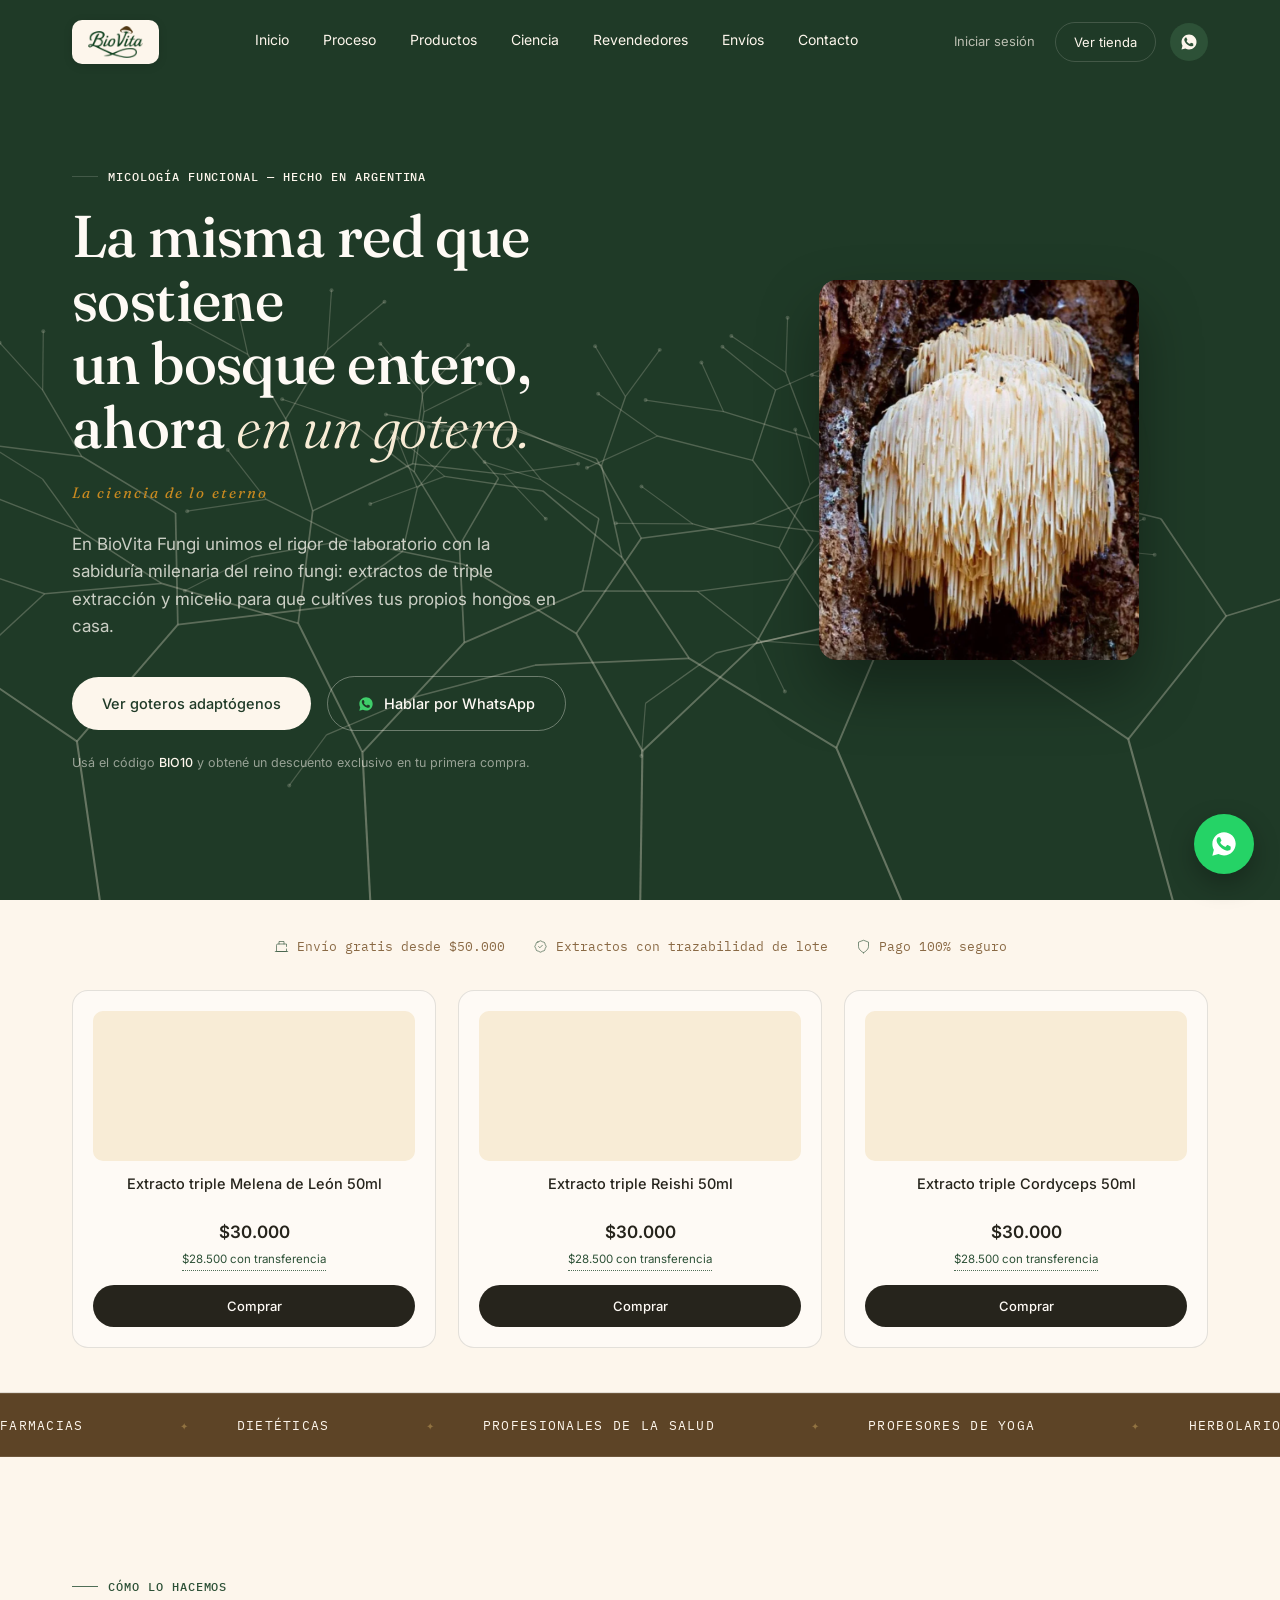
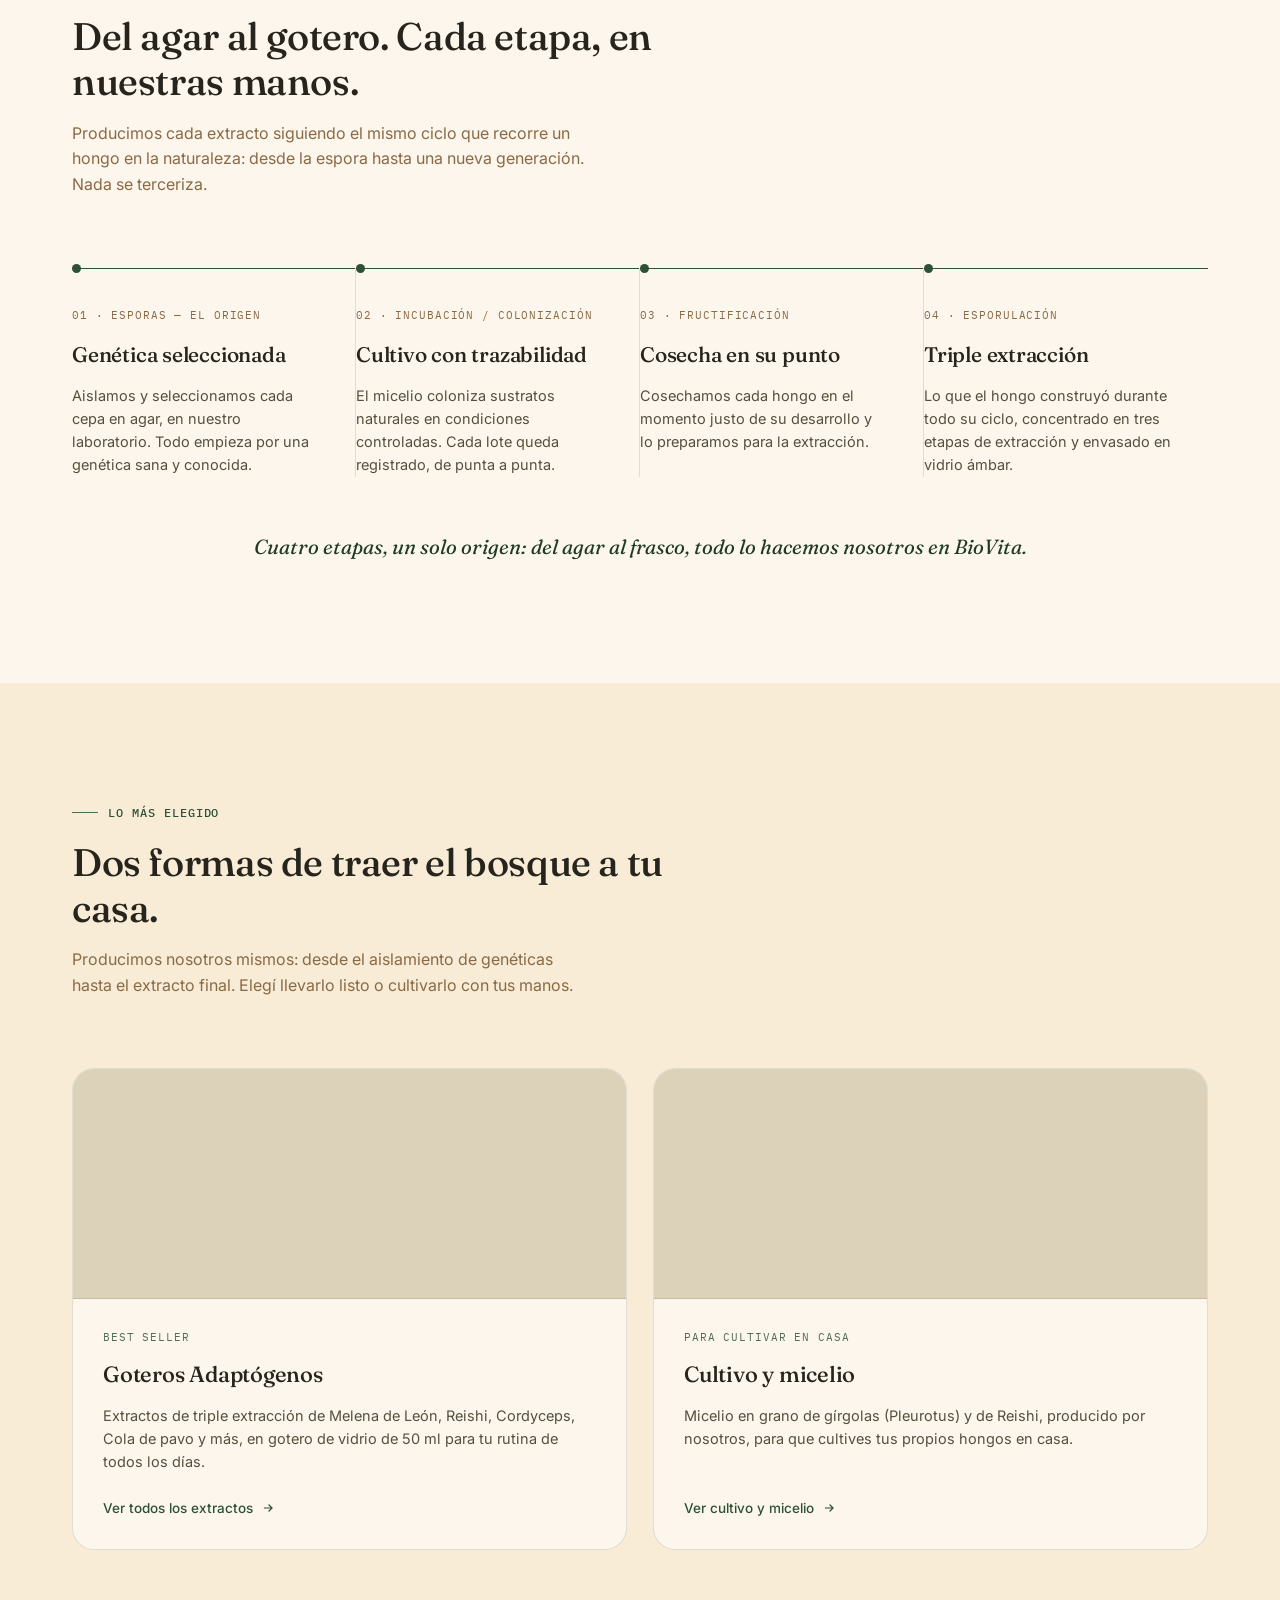
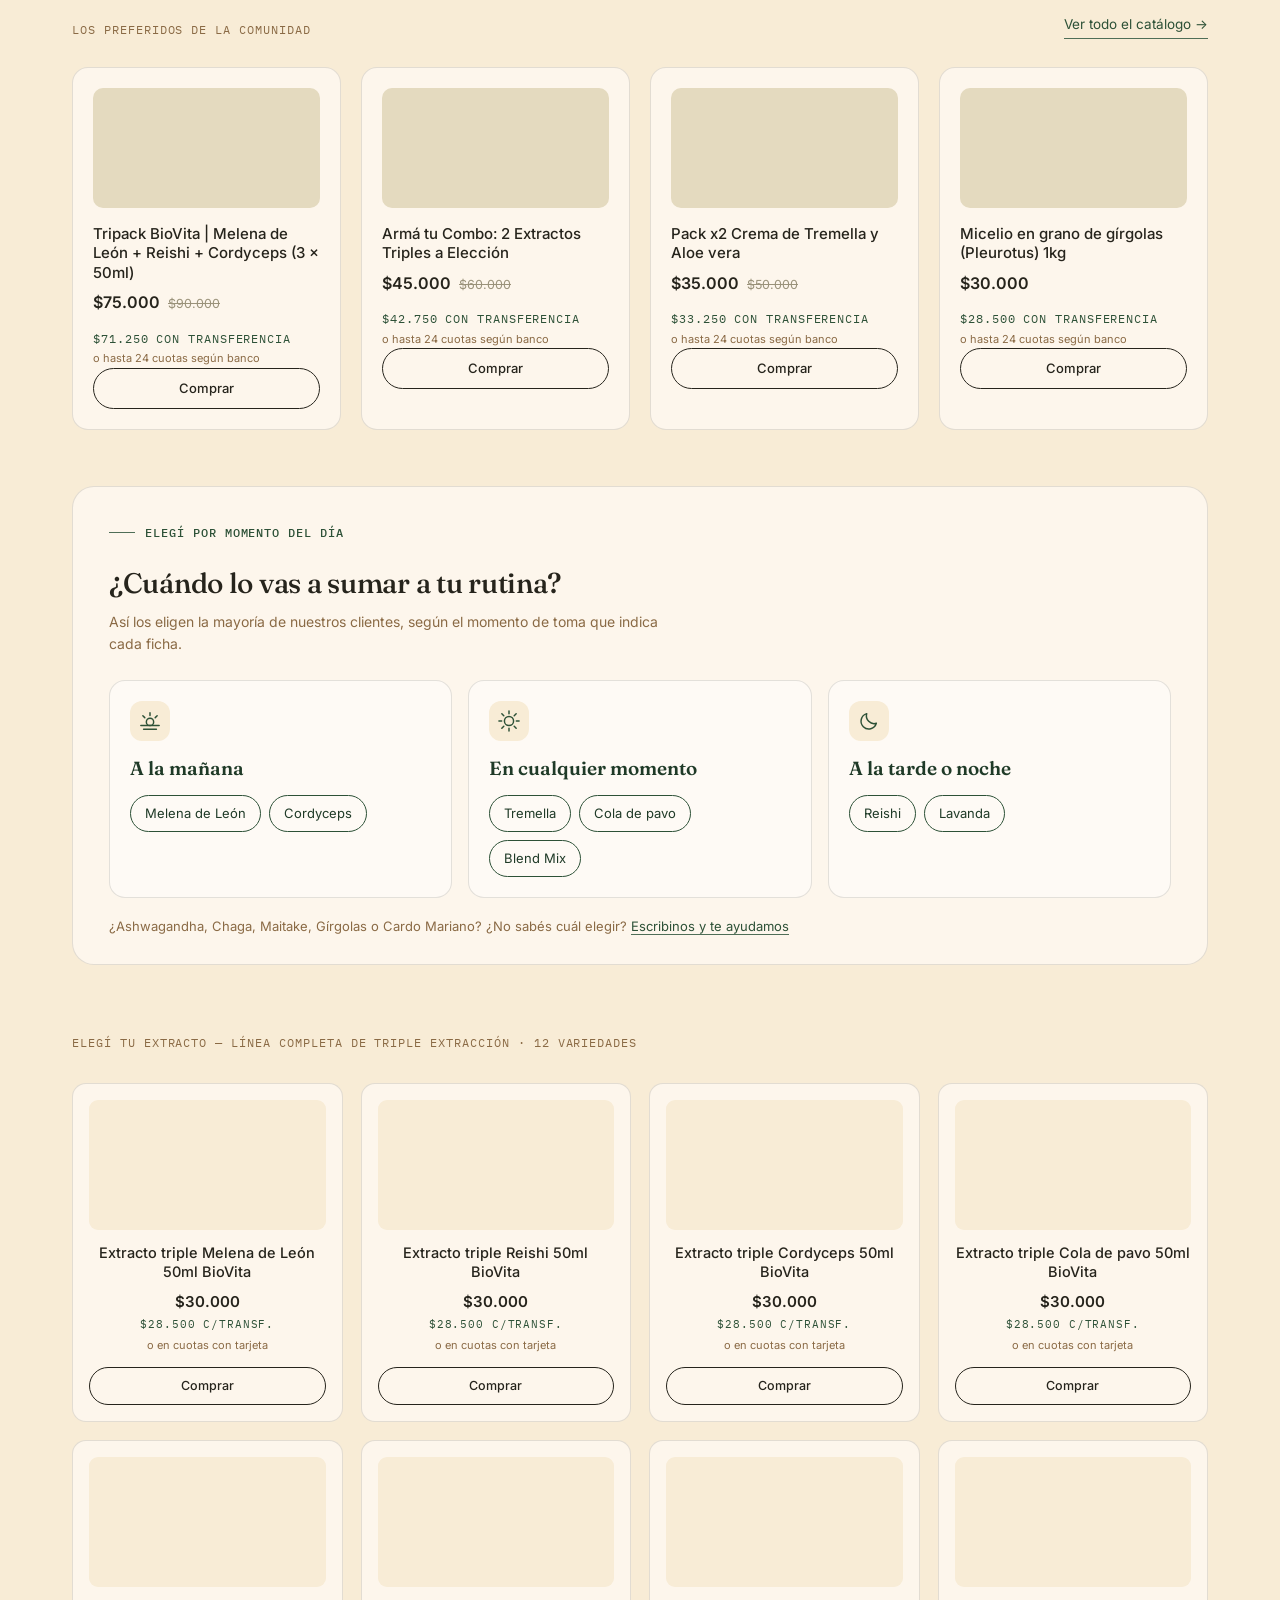
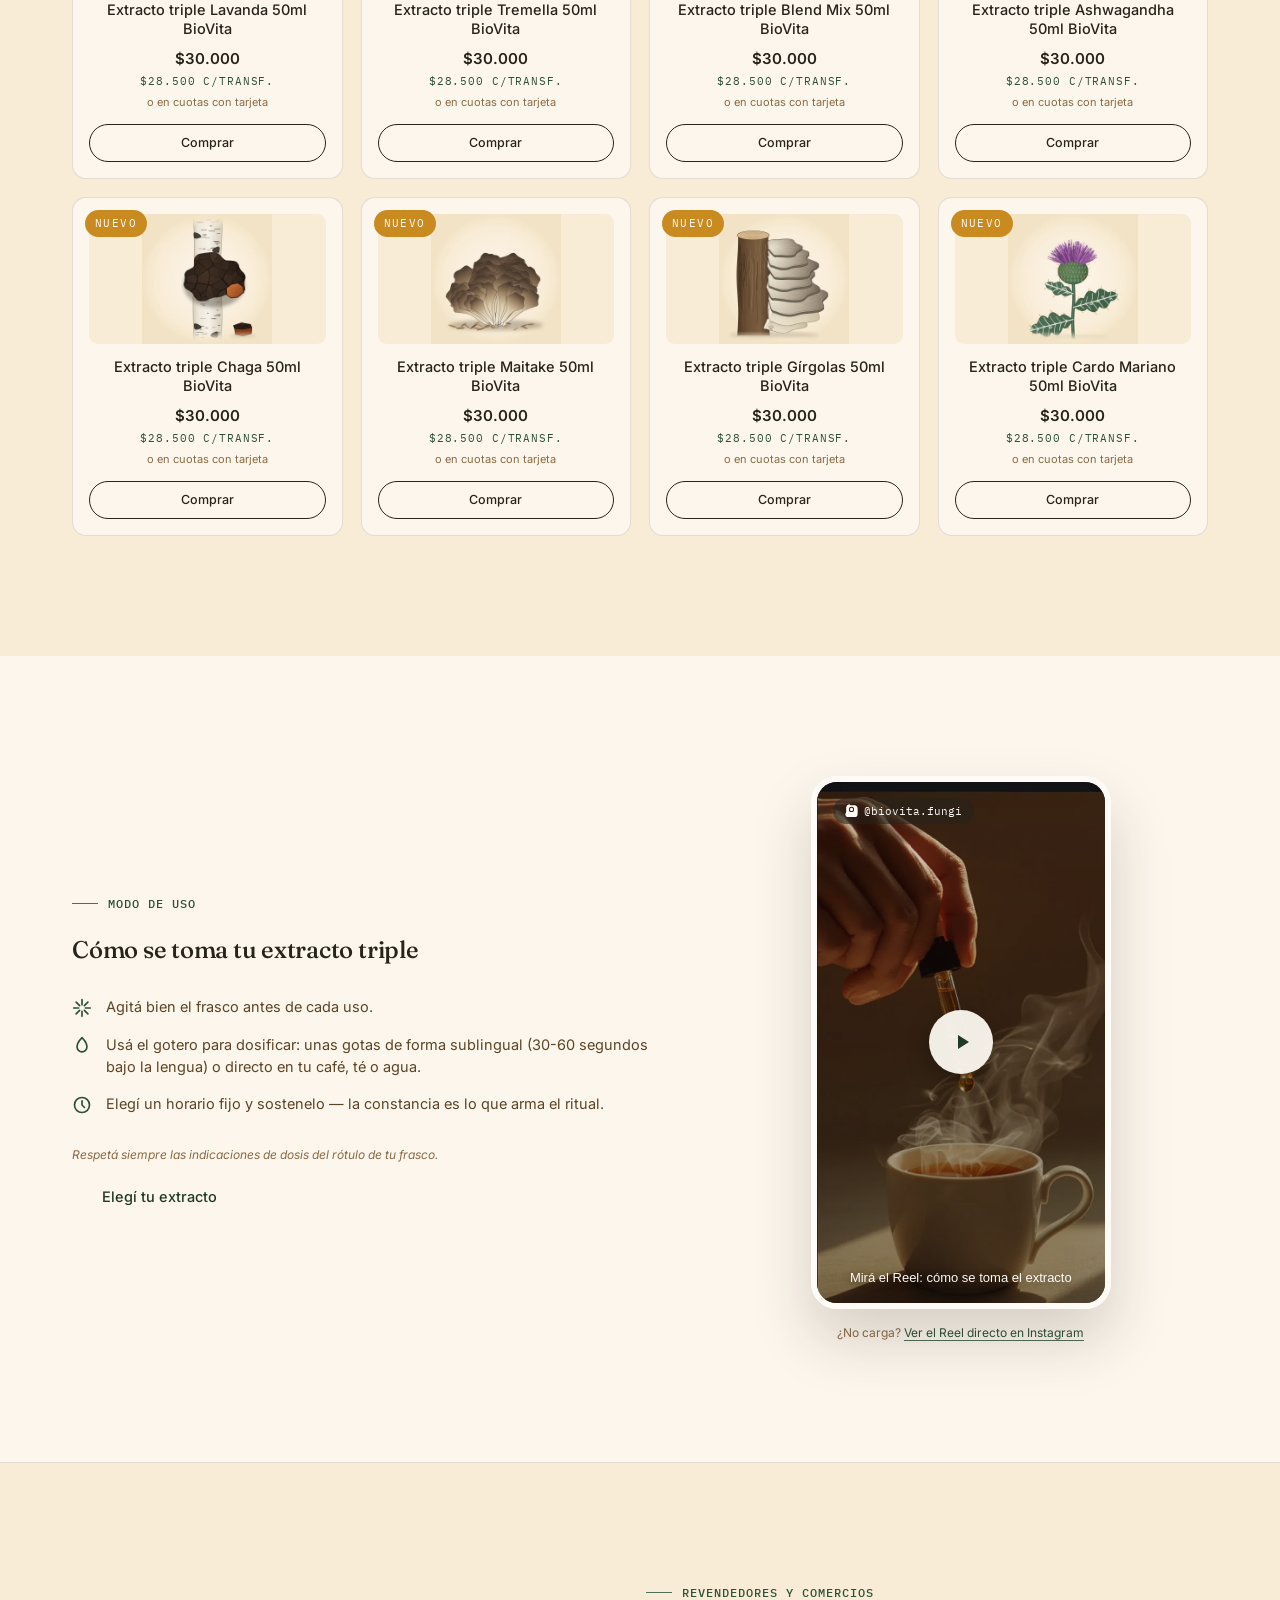
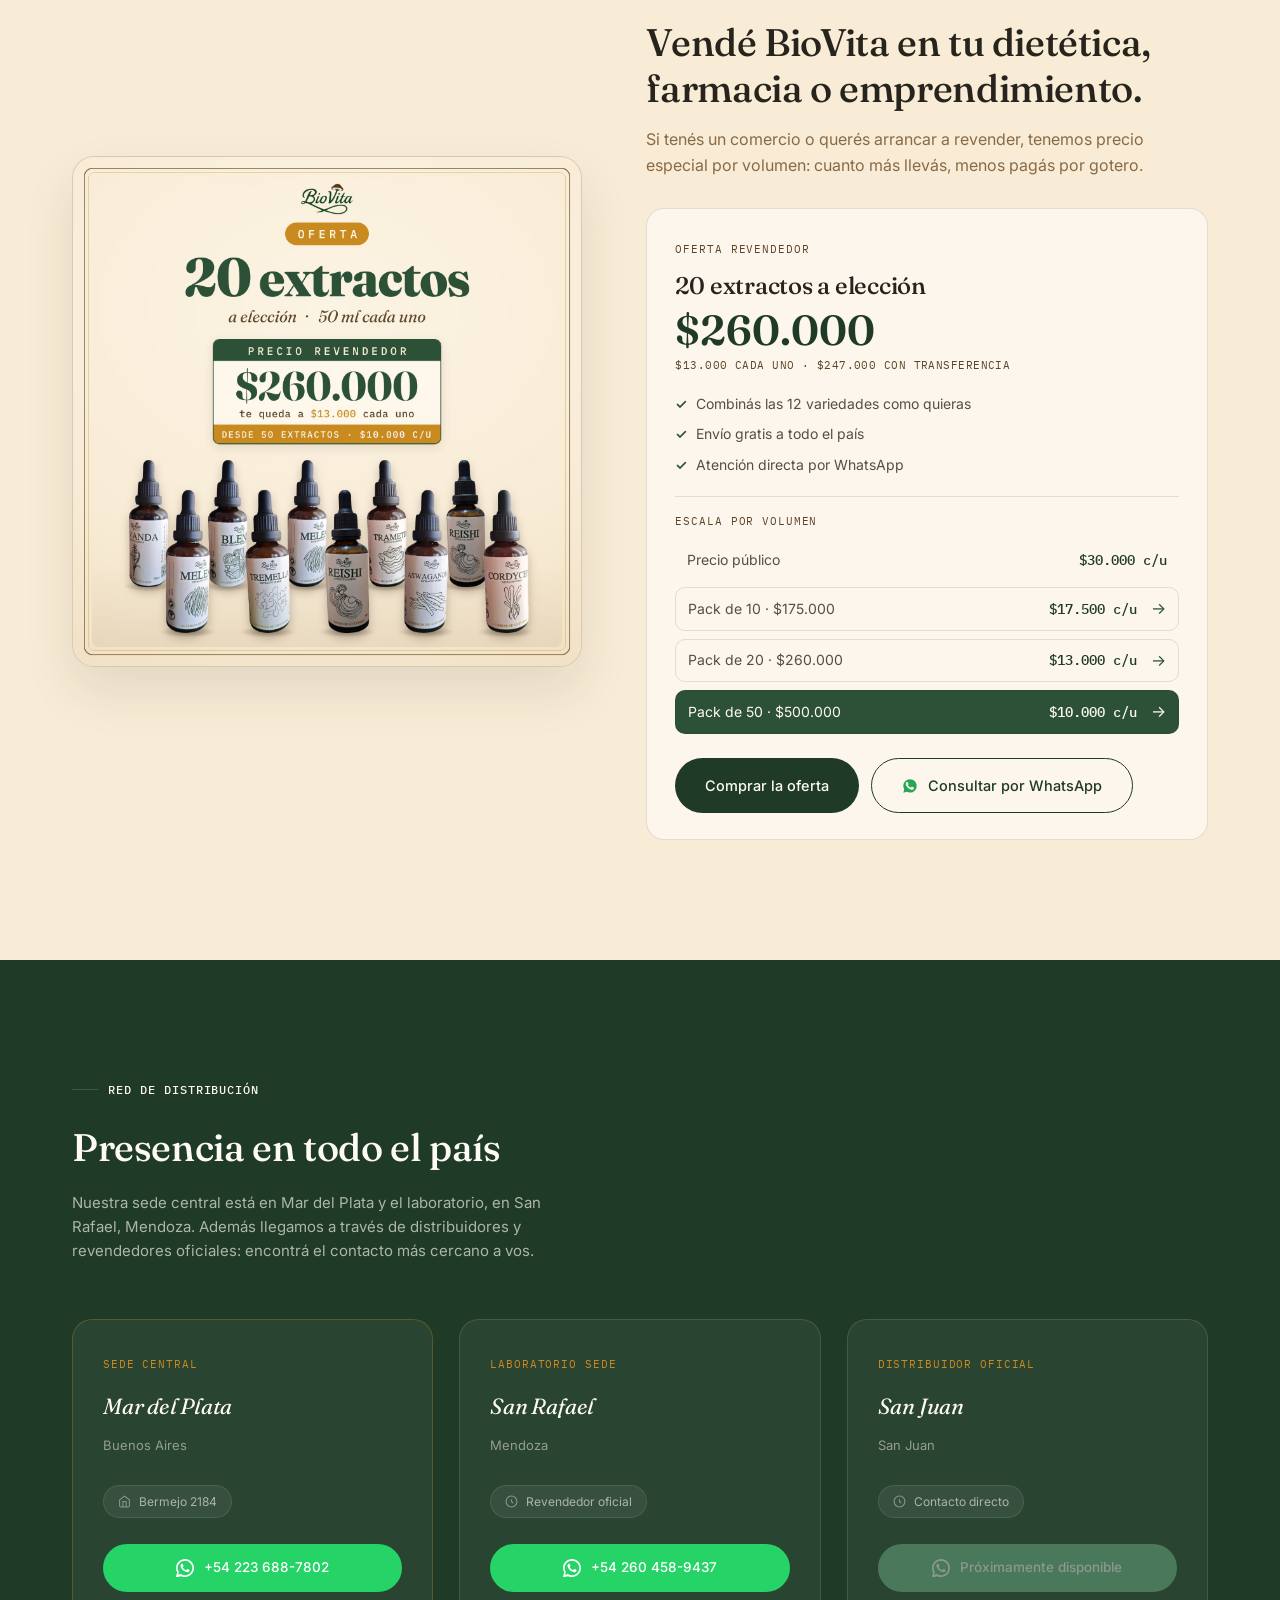
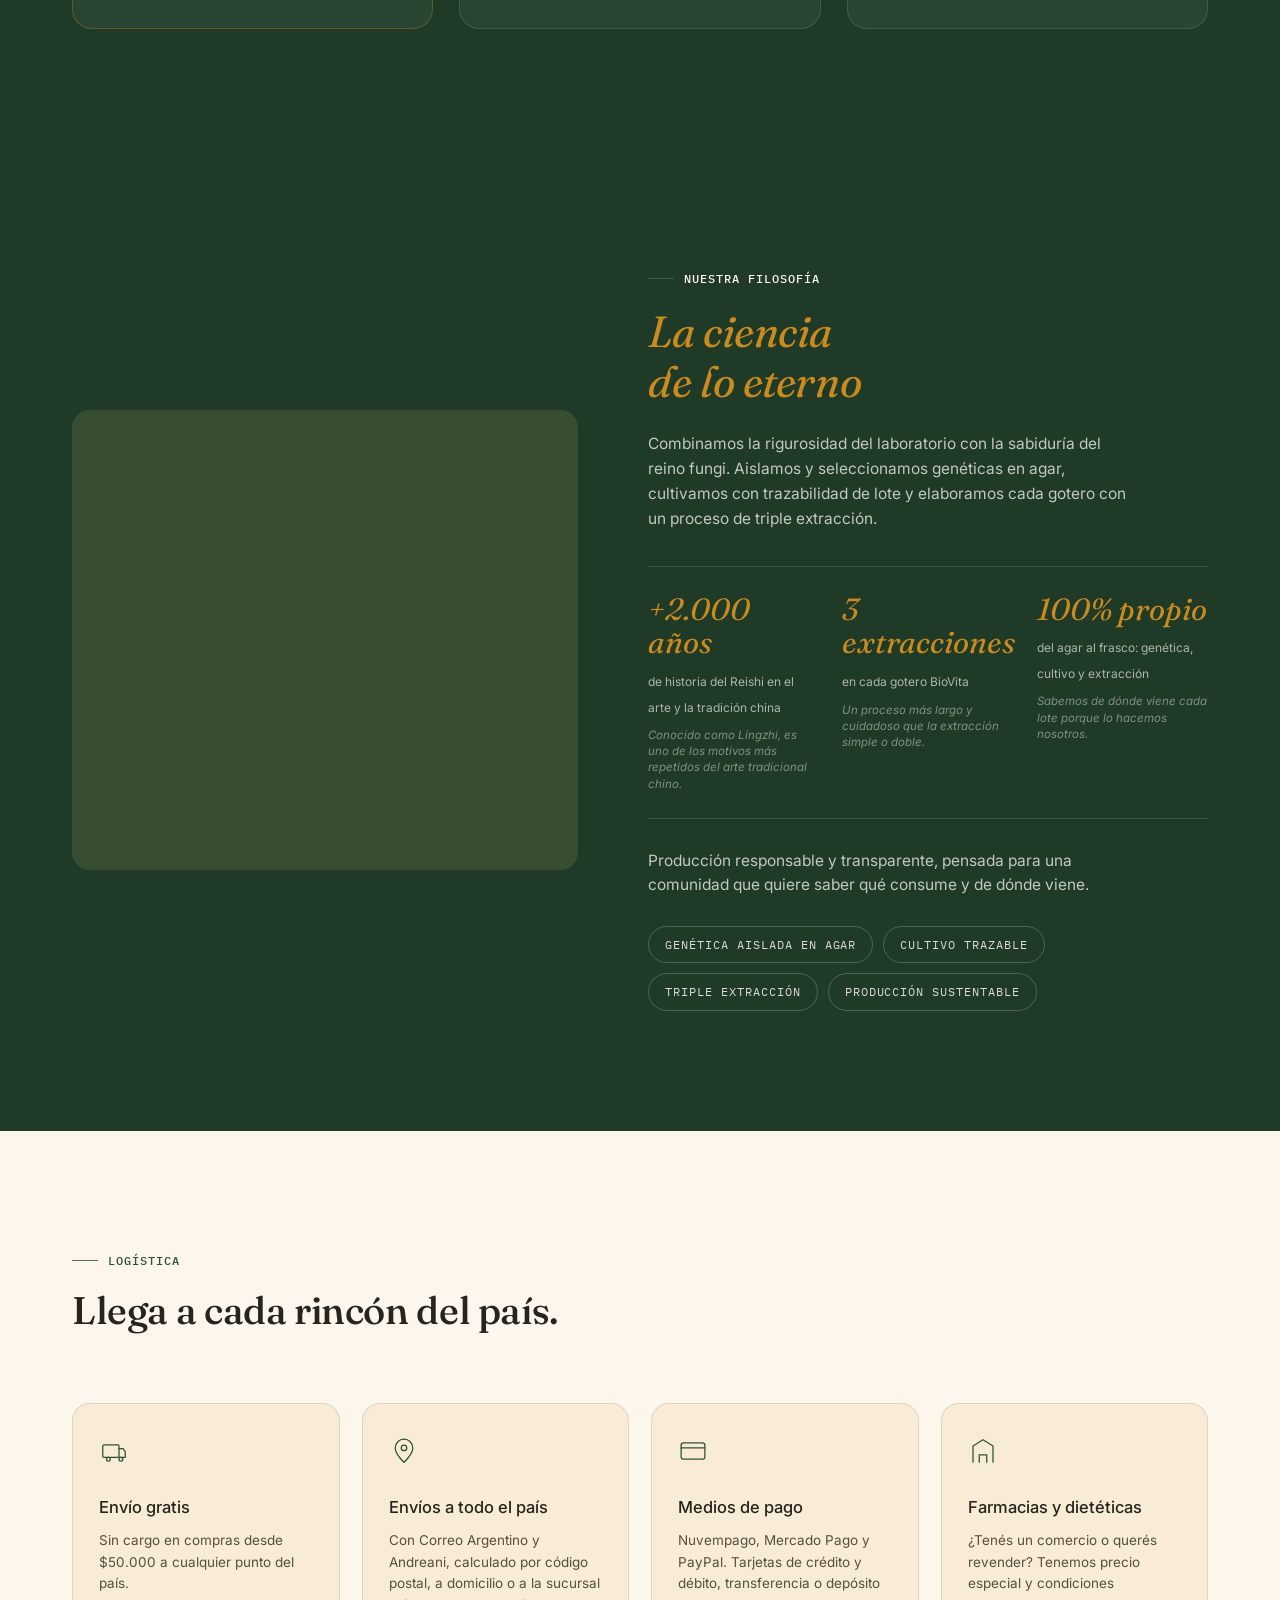
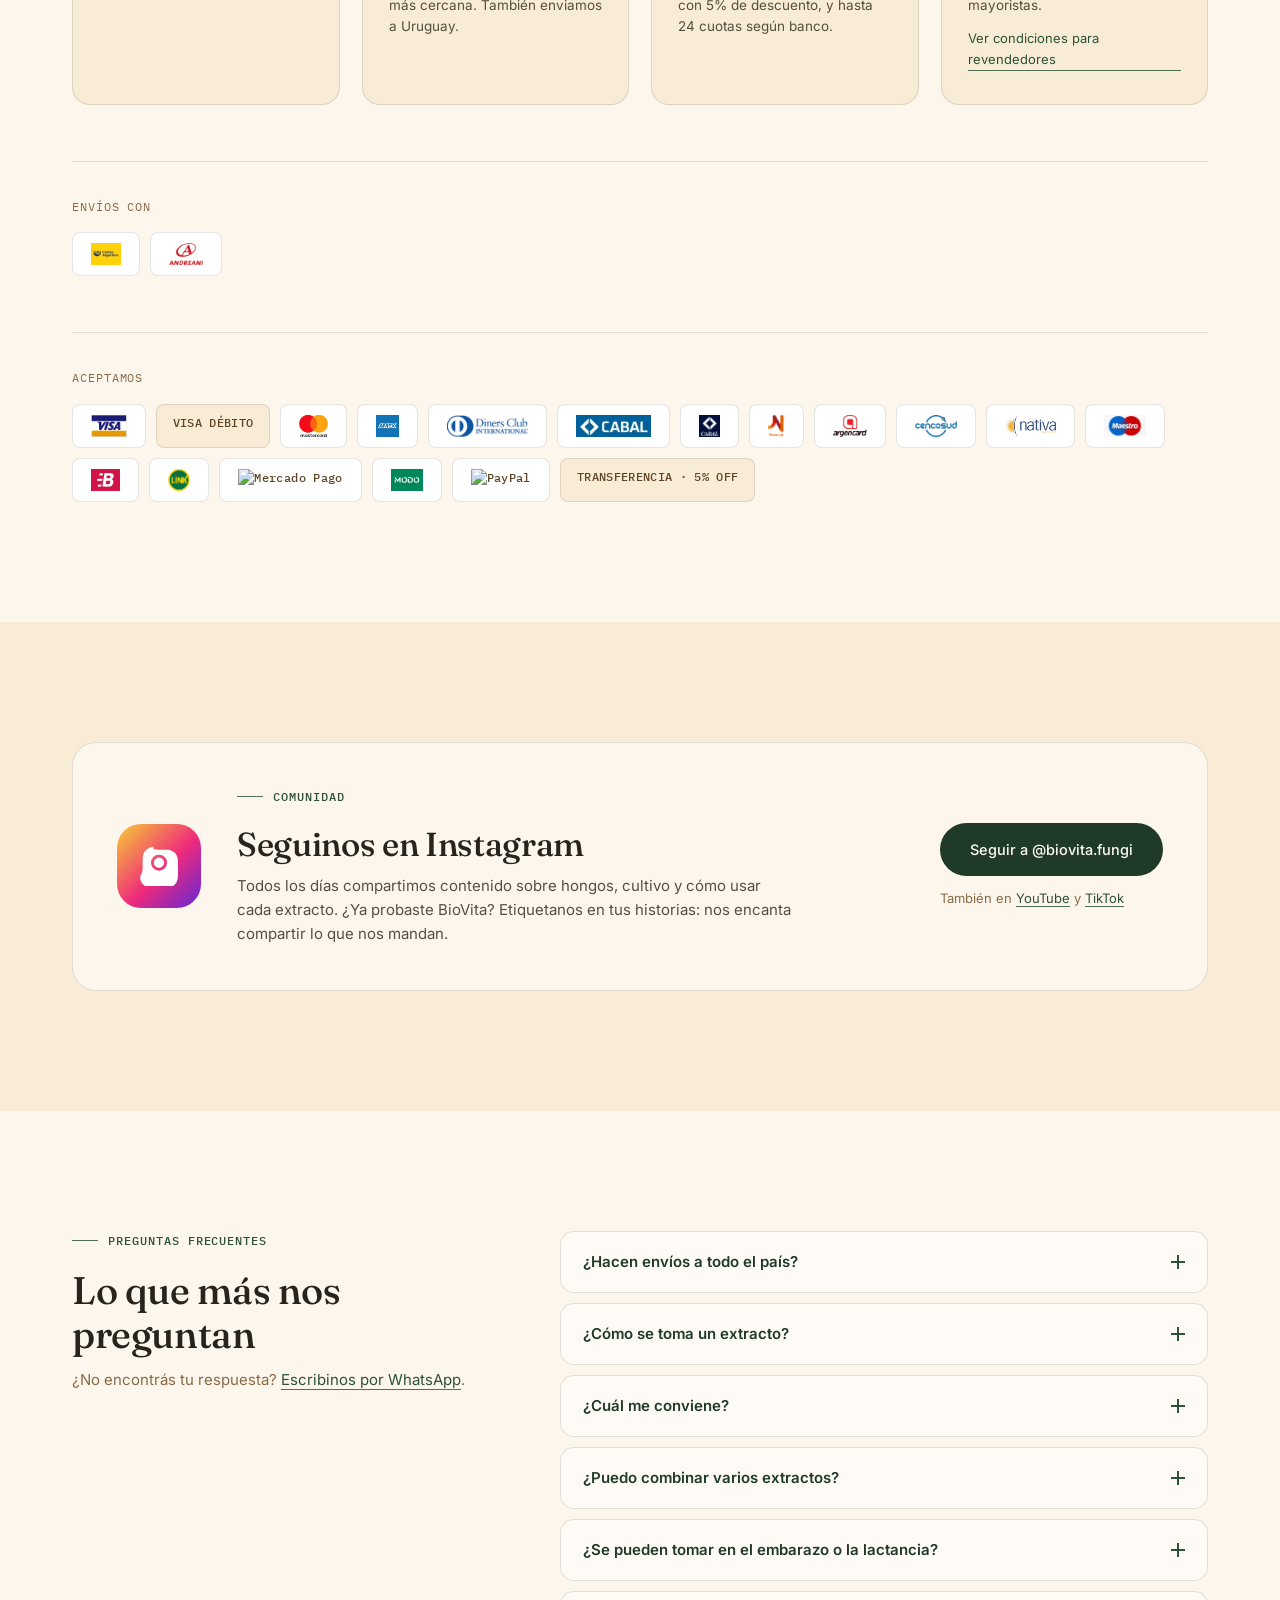
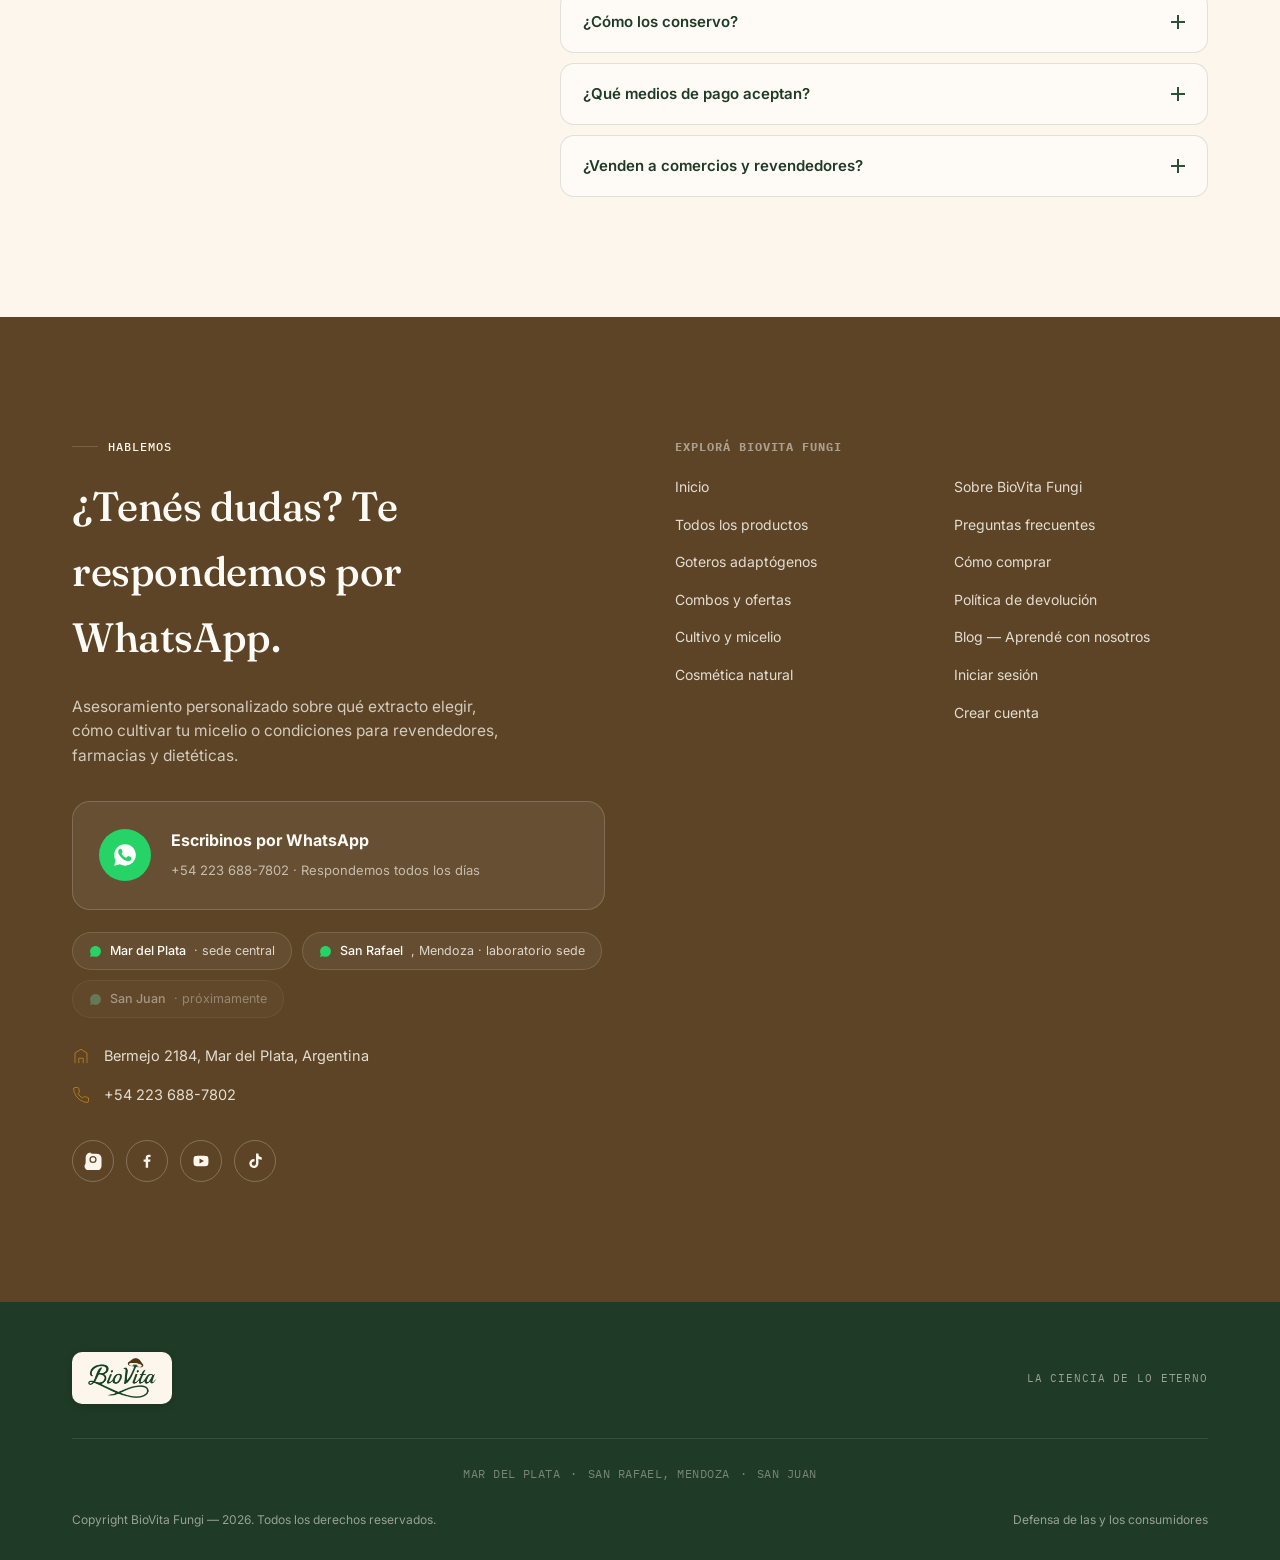
==== commit 500d12e9: "Revendedores: escala con packs de 10, 20 y 50 extractos Co-Authored-By: Claude Opus 5.5 <noreply@ant" ====
--- a/index.html
+++ b/index.html
@@ -1,4 +1,4 @@
-<!-- VERSION: 2026-11-22-v7 — imágenes en /img, precios al 22/11/2026, triple extracción. Todos los links de compra deben ir a biovitafungi.mitiendanube.com (los /productos/ no existen en www.biovitafungi.com). -->
+<!-- VERSION: 2026-11-23-v8 — imágenes en /img, precios al 22/11/2026, triple extracción. Todos los links de compra deben ir a biovitafungi.mitiendanube.com (los /productos/ no existen en www.biovitafungi.com). -->
 <!DOCTYPE html>
 <html lang="es-AR">
 <head>
@@ -23,7 +23,7 @@
 <meta property="og:image:alt" content="Goteros de extractos BioVita Fungi">
 <meta name="twitter:card" content="summary_large_image">
 <link rel="preload" as="image" href="img/hero-melena-de-leon.webp">
-<script type="application/ld+json">{"@context": "https://schema.org", "@type": "FAQPage", "mainEntity": [{"@type": "Question", "name": "¿Hacen envíos a todo el país?", "acceptedAnswer": {"@type": "Answer", "text": "Sí, enviamos a toda la Argentina por Correo Argentino y Andreani. El envío es gratis en compras desde $50.000."}}, {"@type": "Question", "name": "¿Cómo se toma un extracto?", "acceptedAnswer": {"@type": "Answer", "text": "Agitá el frasco y usá el gotero: unas gotas debajo de la lengua o en agua, jugo, café o infusión. La cantidad cambia según el extracto y está indicada en el rótulo."}}, {"@type": "Question", "name": "¿Cuál me conviene?", "acceptedAnswer": {"@type": "Answer", "text": "Mirá la guía \"Elegí por momento del día\" o escribinos por WhatsApp y te ayudamos a elegir."}}, {"@type": "Question", "name": "¿Puedo combinar varios extractos?", "acceptedAnswer": {"@type": "Answer", "text": "Sí, muchos clientes combinan dos o tres. Respetá la porción indicada en el rótulo de cada uno y, ante cualquier duda, consultá a tu médico."}}, {"@type": "Question", "name": "¿Se pueden tomar en el embarazo o la lactancia?", "acceptedAnswer": {"@type": "Answer", "text": "No los recomendamos en embarazo, lactancia ni para niños. Ante cualquier duda, consultá a tu médico."}}, {"@type": "Question", "name": "¿Cómo los conservo?", "acceptedAnswer": {"@type": "Answer", "text": "Guardalos bien cerrados, en un lugar fresco y lejos de la luz directa del sol."}}, {"@type": "Question", "name": "¿Qué medios de pago aceptan?", "acceptedAnswer": {"@type": "Answer", "text": "Nuvempago, Mercado Pago y PayPal. Tarjetas de crédito y débito, hasta 24 cuotas según banco, y transferencia o depósito con 5% de descuento."}}, {"@type": "Question", "name": "¿Venden a comercios y revendedores?", "acceptedAnswer": {"@type": "Answer", "text": "Sí. Desde 20 goteros pagás $13.000 cada uno, y desde 50 goteros, $10.000 cada uno. Mirá la sección Revendedores o escribinos por WhatsApp para armar tu pedido."}}]}</script>
+<script type="application/ld+json">{"@context": "https://schema.org", "@type": "FAQPage", "mainEntity": [{"@type": "Question", "name": "¿Hacen envíos a todo el país?", "acceptedAnswer": {"@type": "Answer", "text": "Sí, enviamos a toda la Argentina por Correo Argentino y Andreani. El envío es gratis en compras desde $50.000."}}, {"@type": "Question", "name": "¿Cómo se toma un extracto?", "acceptedAnswer": {"@type": "Answer", "text": "Agitá el frasco y usá el gotero: unas gotas debajo de la lengua o en agua, jugo, café o infusión. La cantidad cambia según el extracto y está indicada en el rótulo."}}, {"@type": "Question", "name": "¿Cuál me conviene?", "acceptedAnswer": {"@type": "Answer", "text": "Mirá la guía \"Elegí por momento del día\" o escribinos por WhatsApp y te ayudamos a elegir."}}, {"@type": "Question", "name": "¿Puedo combinar varios extractos?", "acceptedAnswer": {"@type": "Answer", "text": "Sí, muchos clientes combinan dos o tres. Respetá la porción indicada en el rótulo de cada uno y, ante cualquier duda, consultá a tu médico."}}, {"@type": "Question", "name": "¿Se pueden tomar en el embarazo o la lactancia?", "acceptedAnswer": {"@type": "Answer", "text": "No los recomendamos en embarazo, lactancia ni para niños. Ante cualquier duda, consultá a tu médico."}}, {"@type": "Question", "name": "¿Cómo los conservo?", "acceptedAnswer": {"@type": "Answer", "text": "Guardalos bien cerrados, en un lugar fresco y lejos de la luz directa del sol."}}, {"@type": "Question", "name": "¿Qué medios de pago aceptan?", "acceptedAnswer": {"@type": "Answer", "text": "Nuvempago, Mercado Pago y PayPal. Tarjetas de crédito y débito, hasta 24 cuotas según banco, y transferencia o depósito con 5% de descuento."}}, {"@type": "Question", "name": "¿Venden a comercios y revendedores?", "acceptedAnswer": {"@type": "Answer", "text": "Sí. Con el pack de 10 pagás $17.500 cada uno, con el de 20, $13.000, y con el de 50, $10.000. Los packs están en la tienda, o escribinos por WhatsApp para armar tu pedido."}}]}</script>
 <script type="application/ld+json">{"@context": "https://schema.org", "@type": "Store", "name": "BioVita Fungi", "slogan": "La ciencia de lo eterno", "description": "Extractos de triple extracción de Melena de León, Reishi, Cordyceps y más, micelio para cultivar en casa y cosmética natural. Hecho en Mar del Plata, envíos a todo el país.", "url": "https://www.biovitafungi.com/", "logo": "https://www.biovitafungi.com/img/apple-touch-icon.png", "image": "https://www.biovitafungi.com/img/og-biovita.jpg", "telephone": "+54 9 223 688-7802", "address": {"@type": "PostalAddress", "streetAddress": "Bermejo 2184", "addressLocality": "Mar del Plata", "addressRegion": "Buenos Aires", "addressCountry": "AR"}, "areaServed": "AR", "sameAs": ["https://www.instagram.com/biovita.fungi/", "https://www.facebook.com/BiovitaFungi", "https://www.youtube.com/@BioVitaFungi", "https://www.tiktok.com/@biovitafungi", "https://biovitafungi.mitiendanube.com/"]}</script>
 <link rel="preconnect" href="https://fonts.googleapis.com">
 <link rel="preconnect" href="https://fonts.gstatic.com" crossorigin>
@@ -546,6 +546,12 @@
   .rev-tier b{font-family:'IBM Plex Mono',monospace;font-weight:500;color:var(--moss-deep);}
   .rev-tier-top{background:var(--moss);color:var(--cream);}
   .rev-tier-top b{color:var(--cream);}
+  .rev-tier-link{border:1px solid var(--line);transition:border-color .2s ease,background .2s ease;}
+  .rev-tier-link:hover{border-color:var(--moss);background:rgba(45,81,55,.06);}
+  .rev-tier-top.rev-tier-link:hover{background:var(--moss-deep);}
+  .rev-tier span{flex:1;}
+  .rev-tier i{font-style:normal;margin-left:14px;color:var(--moss);font-size:16px;}
+  .rev-tier-top i{color:var(--cream);}
   .rev-ctas{display:flex;flex-wrap:wrap;gap:12px;margin-top:24px;}
   .btn-dark{background:var(--moss-deep);color:var(--cream);}
   .btn-dark:hover{transform:translateY(-3px);box-shadow:0 14px 30px rgba(0,0,0,0.2);}
@@ -1167,12 +1173,13 @@
         <div class="rev-tiers">
           <div class="rev-tier-title mono">Escala por volumen</div>
           <div class="rev-tier"><span>Precio público</span><b>$30.000 c/u</b></div>
-          <div class="rev-tier"><span>Desde 20 goteros</span><b>$13.000 c/u</b></div>
-          <div class="rev-tier rev-tier-top"><span>Desde 50 goteros</span><b>$10.000 c/u</b></div>
+          <a class="rev-tier rev-tier-link" href="https://biovitafungi.mitiendanube.com/productos/oferta-10-extractos-a-eleccion-de-50ml-pack-emprendedor-16xzc/" target="_blank" rel="noopener"><span>Pack de 10 · $175.000</span><b>$17.500 c/u</b><i aria-hidden="true">→</i></a>
+          <a class="rev-tier rev-tier-link" href="https://biovitafungi.mitiendanube.com/productos/promo-extractos-dobles-a-eleccion-de-50ml-5x3-vgzg8/" target="_blank" rel="noopener"><span>Pack de 20 · $260.000</span><b>$13.000 c/u</b><i aria-hidden="true">→</i></a>
+          <a class="rev-tier rev-tier-top rev-tier-link" href="https://biovitafungi.mitiendanube.com/productos/oferta-50-extractos-a-eleccion-de-50ml-precio-mayorista-18qsg/" target="_blank" rel="noopener"><span>Pack de 50 · $500.000</span><b>$10.000 c/u</b><i aria-hidden="true">→</i></a>
         </div>
         <div class="rev-ctas">
           <a class="btn btn-dark" href="https://biovitafungi.mitiendanube.com/productos/promo-extractos-dobles-a-eleccion-de-50ml-5x3-vgzg8/" target="_blank" rel="noopener">Comprar la oferta</a>
-          <a class="btn btn-line" href="https://wa.me/5492236887802?text=Hola%20BioVita%21%20Quiero%20hacer%20un%20pedido%20mayorista%20de%2050%20goteros%20o%20m%C3%A1s." target="_blank" rel="noopener"><svg viewBox="0 0 24 24"><path d="M12.02 2C6.5 2 2.03 6.48 2.03 12c0 1.77.46 3.45 1.28 4.9L2 22l5.25-1.38a9.9 9.9 0 0 0 4.77 1.22h.01c5.52 0 10-4.48 10-10S17.54 2 12.02 2zm5.85 14.24c-.25.7-1.45 1.34-2 1.42-.53.09-1.2.13-1.94-.12-.45-.15-1.02-.34-1.75-.66-3.08-1.33-5.09-4.43-5.24-4.63-.15-.2-1.25-1.66-1.25-3.17 0-1.5.79-2.24 1.07-2.55.28-.3.6-.38.8-.38h.58c.19 0 .43-.03.67.51.25.56.85 1.94.92 2.08.07.15.12.32.02.52-.1.2-.15.32-.3.49-.15.17-.31.38-.44.51-.15.15-.3.31-.13.6.17.3.76 1.26 1.64 2.04 1.13.99 2.08 1.3 2.38 1.45.3.15.47.13.65-.08.18-.2.75-.87.95-1.17.2-.3.4-.25.66-.15.27.1 1.71.81 2 .96.3.15.5.22.57.34.07.13.07.72-.18 1.42z"/></svg> Pedir 50 o más</a>
+          <a class="btn btn-line" href="https://wa.me/5492236887802?text=Hola%20BioVita%21%20Quiero%20info%20sobre%20los%20packs%20y%20precios%20por%20cantidad." target="_blank" rel="noopener"><svg viewBox="0 0 24 24"><path d="M12.02 2C6.5 2 2.03 6.48 2.03 12c0 1.77.46 3.45 1.28 4.9L2 22l5.25-1.38a9.9 9.9 0 0 0 4.77 1.22h.01c5.52 0 10-4.48 10-10S17.54 2 12.02 2zm5.85 14.24c-.25.7-1.45 1.34-2 1.42-.53.09-1.2.13-1.94-.12-.45-.15-1.02-.34-1.75-.66-3.08-1.33-5.09-4.43-5.24-4.63-.15-.2-1.25-1.66-1.25-3.17 0-1.5.79-2.24 1.07-2.55.28-.3.6-.38.8-.38h.58c.19 0 .43-.03.67.51.25.56.85 1.94.92 2.08.07.15.12.32.02.52-.1.2-.15.32-.3.49-.15.17-.31.38-.44.51-.15.15-.3.31-.13.6.17.3.76 1.26 1.64 2.04 1.13.99 2.08 1.3 2.38 1.45.3.15.47.13.65-.08.18-.2.75-.87.95-1.17.2-.3.4-.25.66-.15.27.1 1.71.81 2 .96.3.15.5.22.57.34.07.13.07.72-.18 1.42z"/></svg> Consultar por WhatsApp</a>
         </div>
       </div>
     </div>
@@ -1394,7 +1401,7 @@
       </details>
       <details class="faq-item">
         <summary>¿Venden a comercios y revendedores?<span class="faq-plus" aria-hidden="true"></span></summary>
-        <p>Sí. Desde 20 goteros pagás $13.000 cada uno, y desde 50 goteros, $10.000 cada uno. Mirá la sección Revendedores o escribinos por WhatsApp para armar tu pedido.</p>
+        <p>Sí. Con el pack de 10 pagás $17.500 cada uno, con el de 20, $13.000, y con el de 50, $10.000. Los packs están en la tienda, o escribinos por WhatsApp para armar tu pedido.</p>
       </details>
     </div>
   </div>
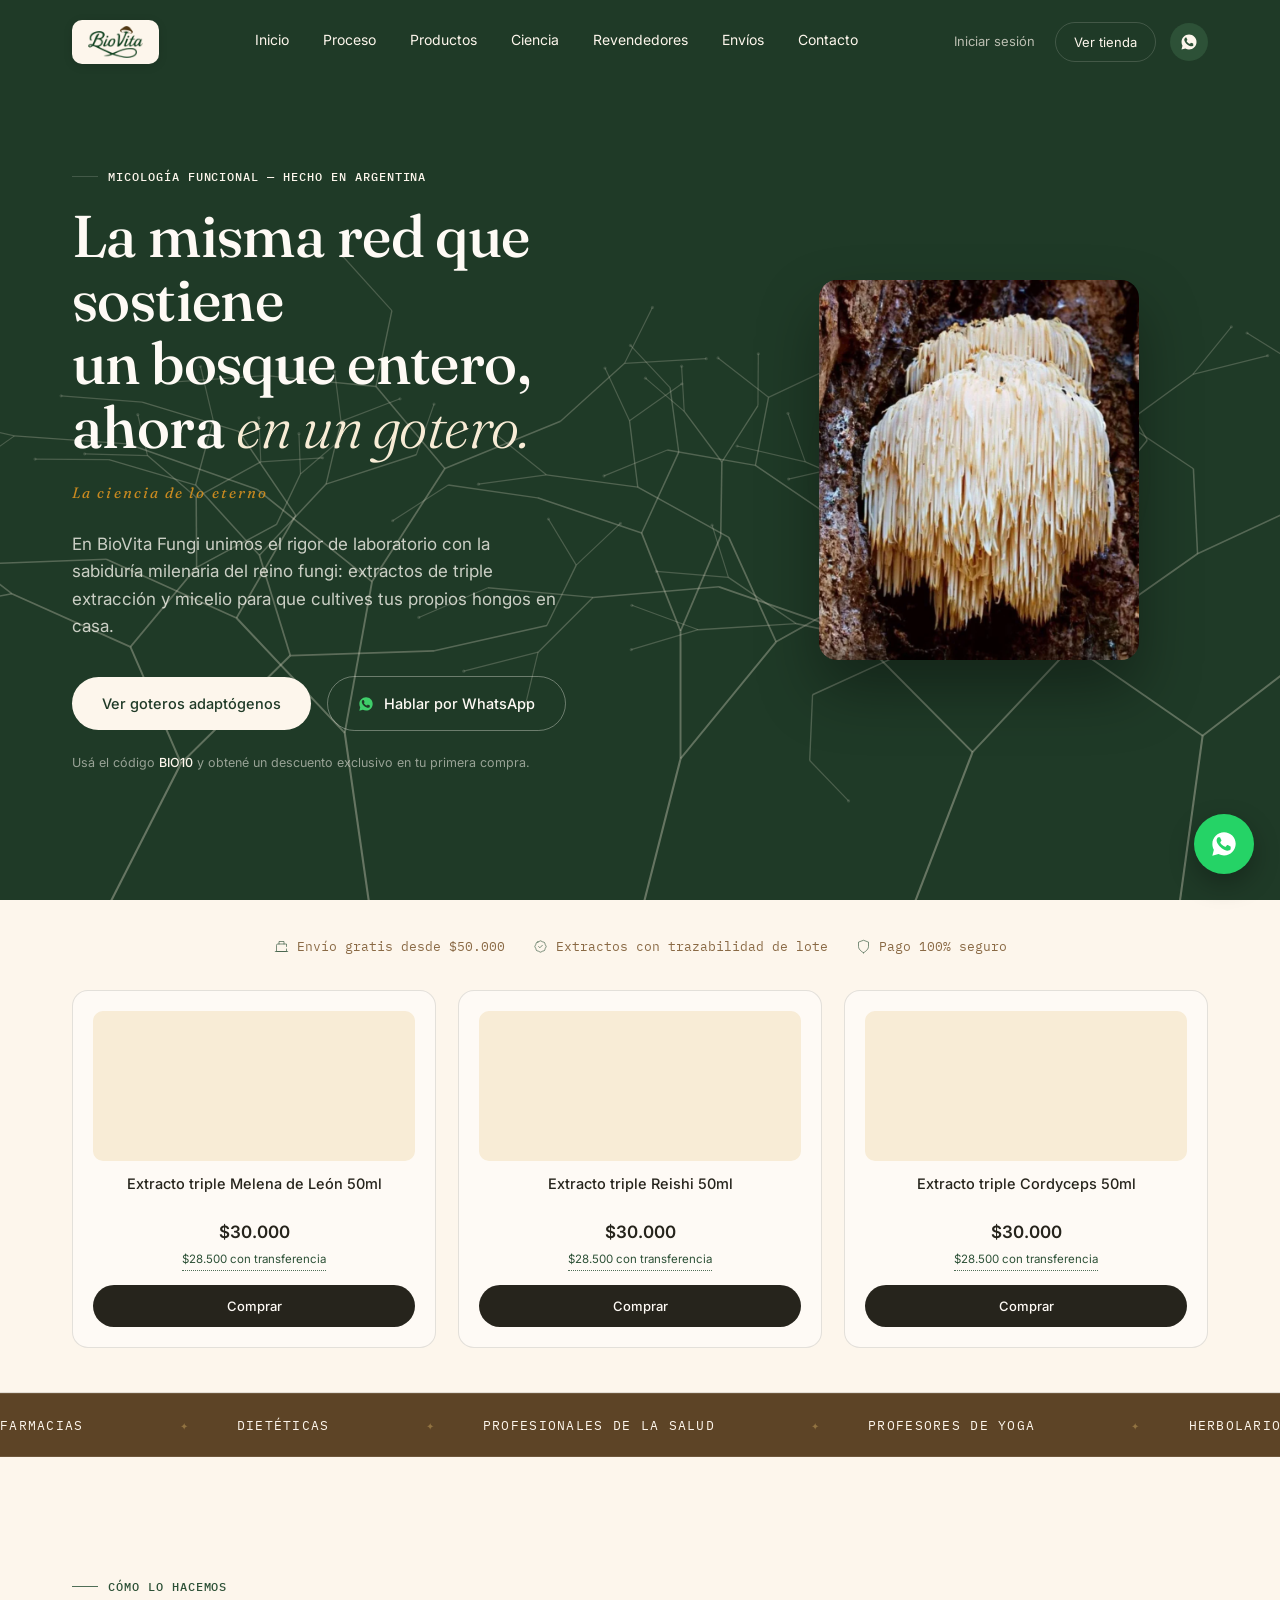
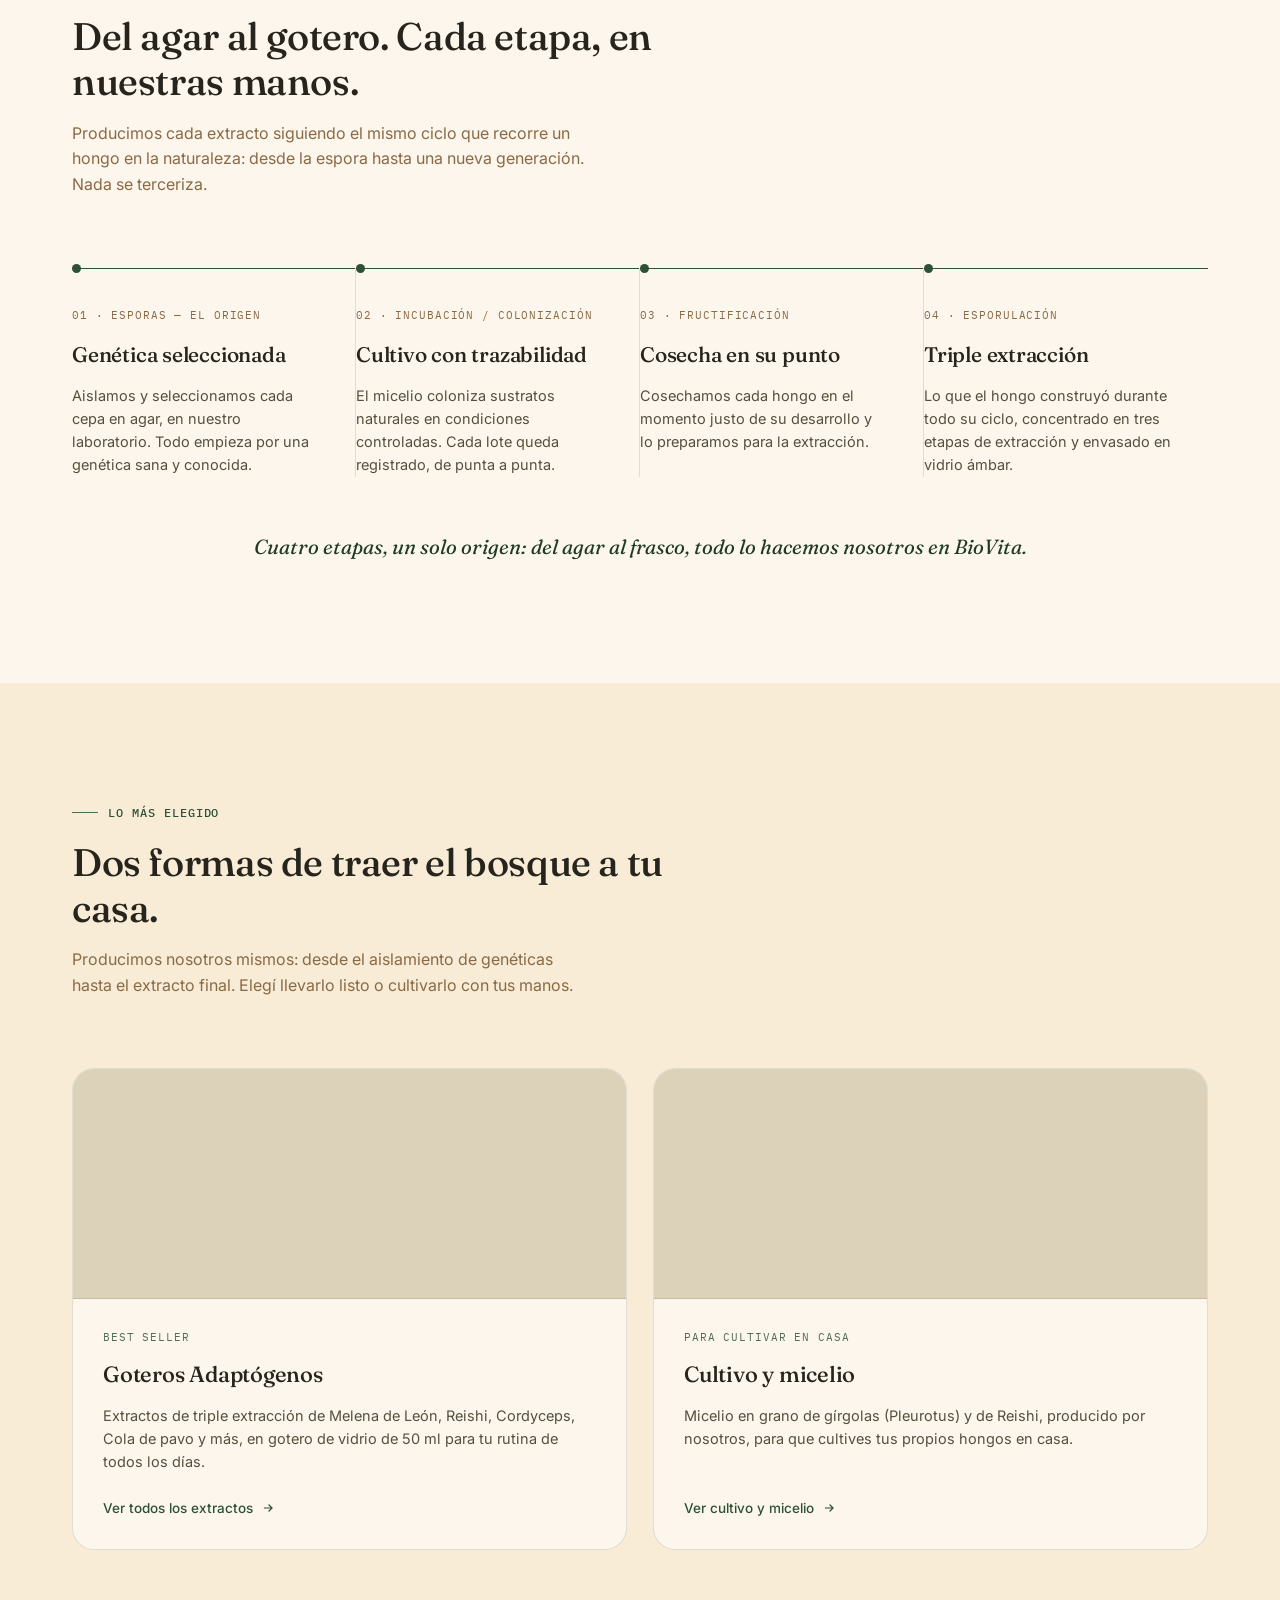
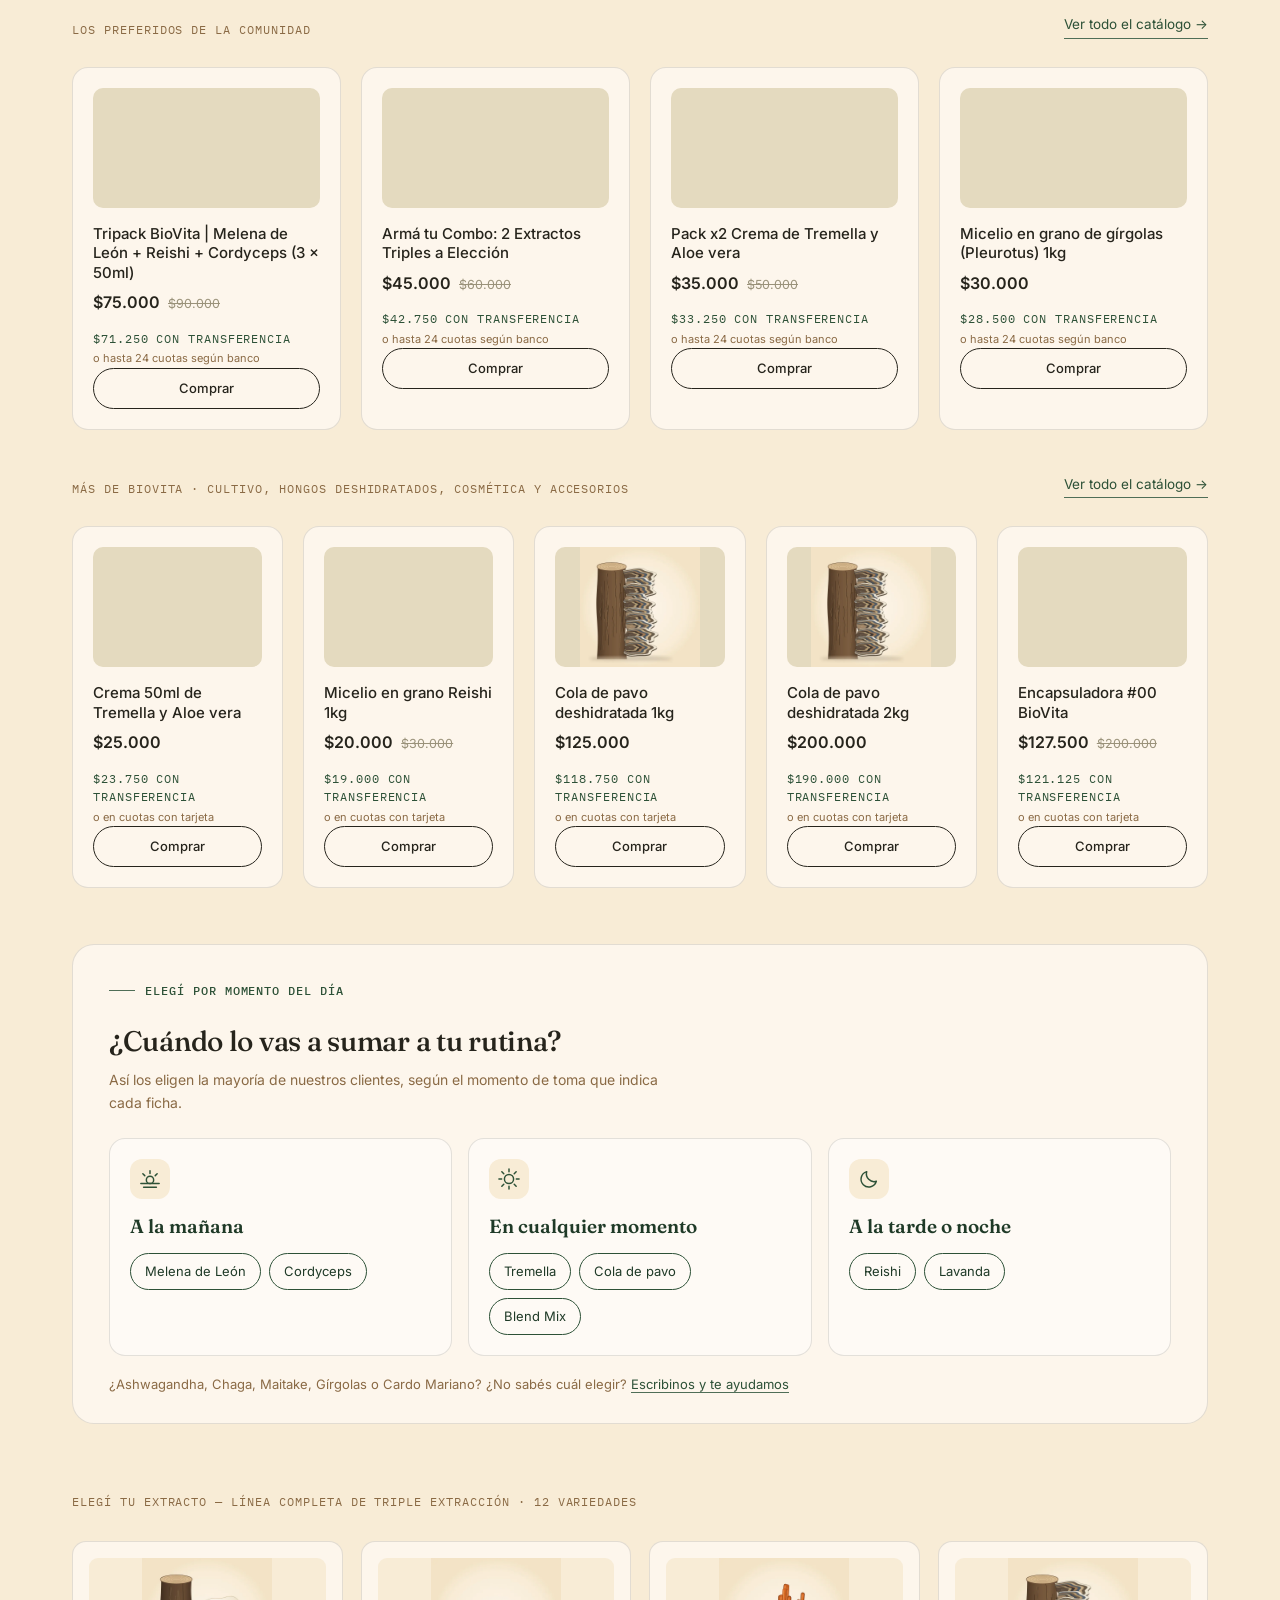
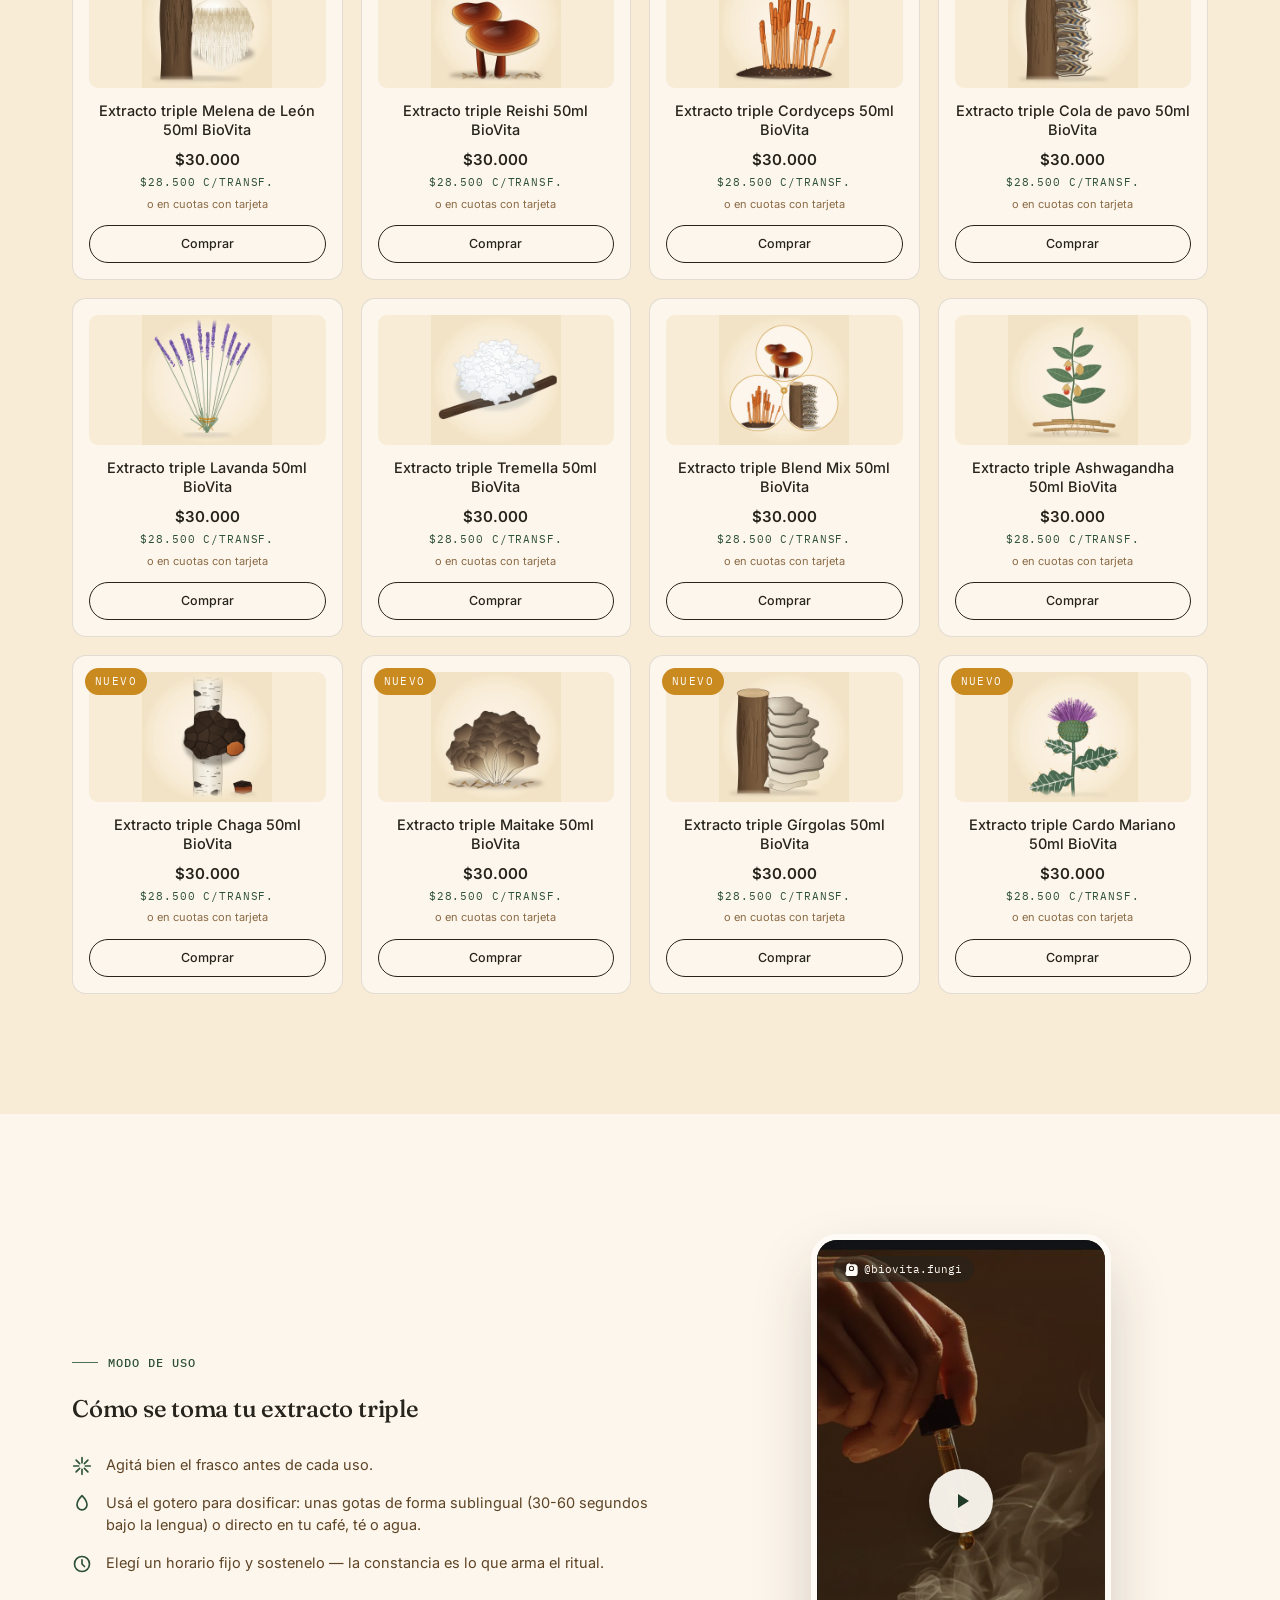
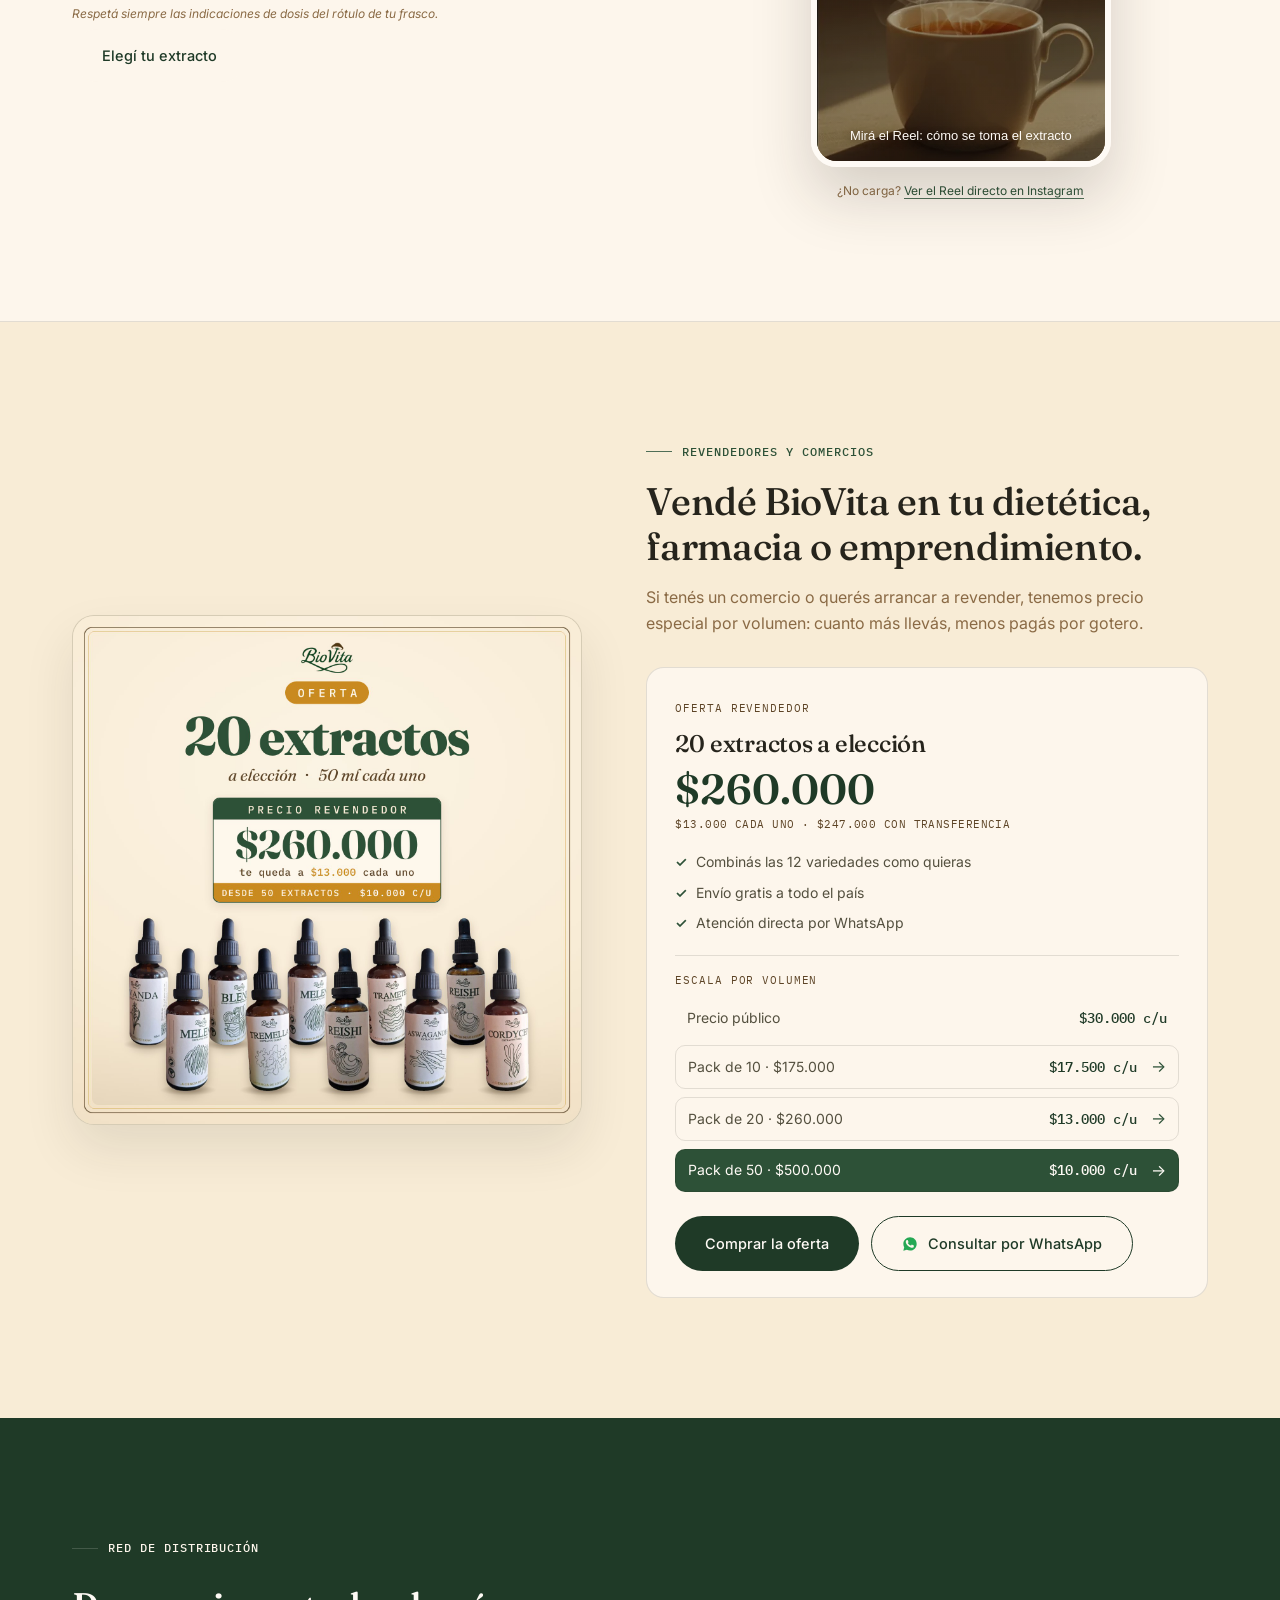
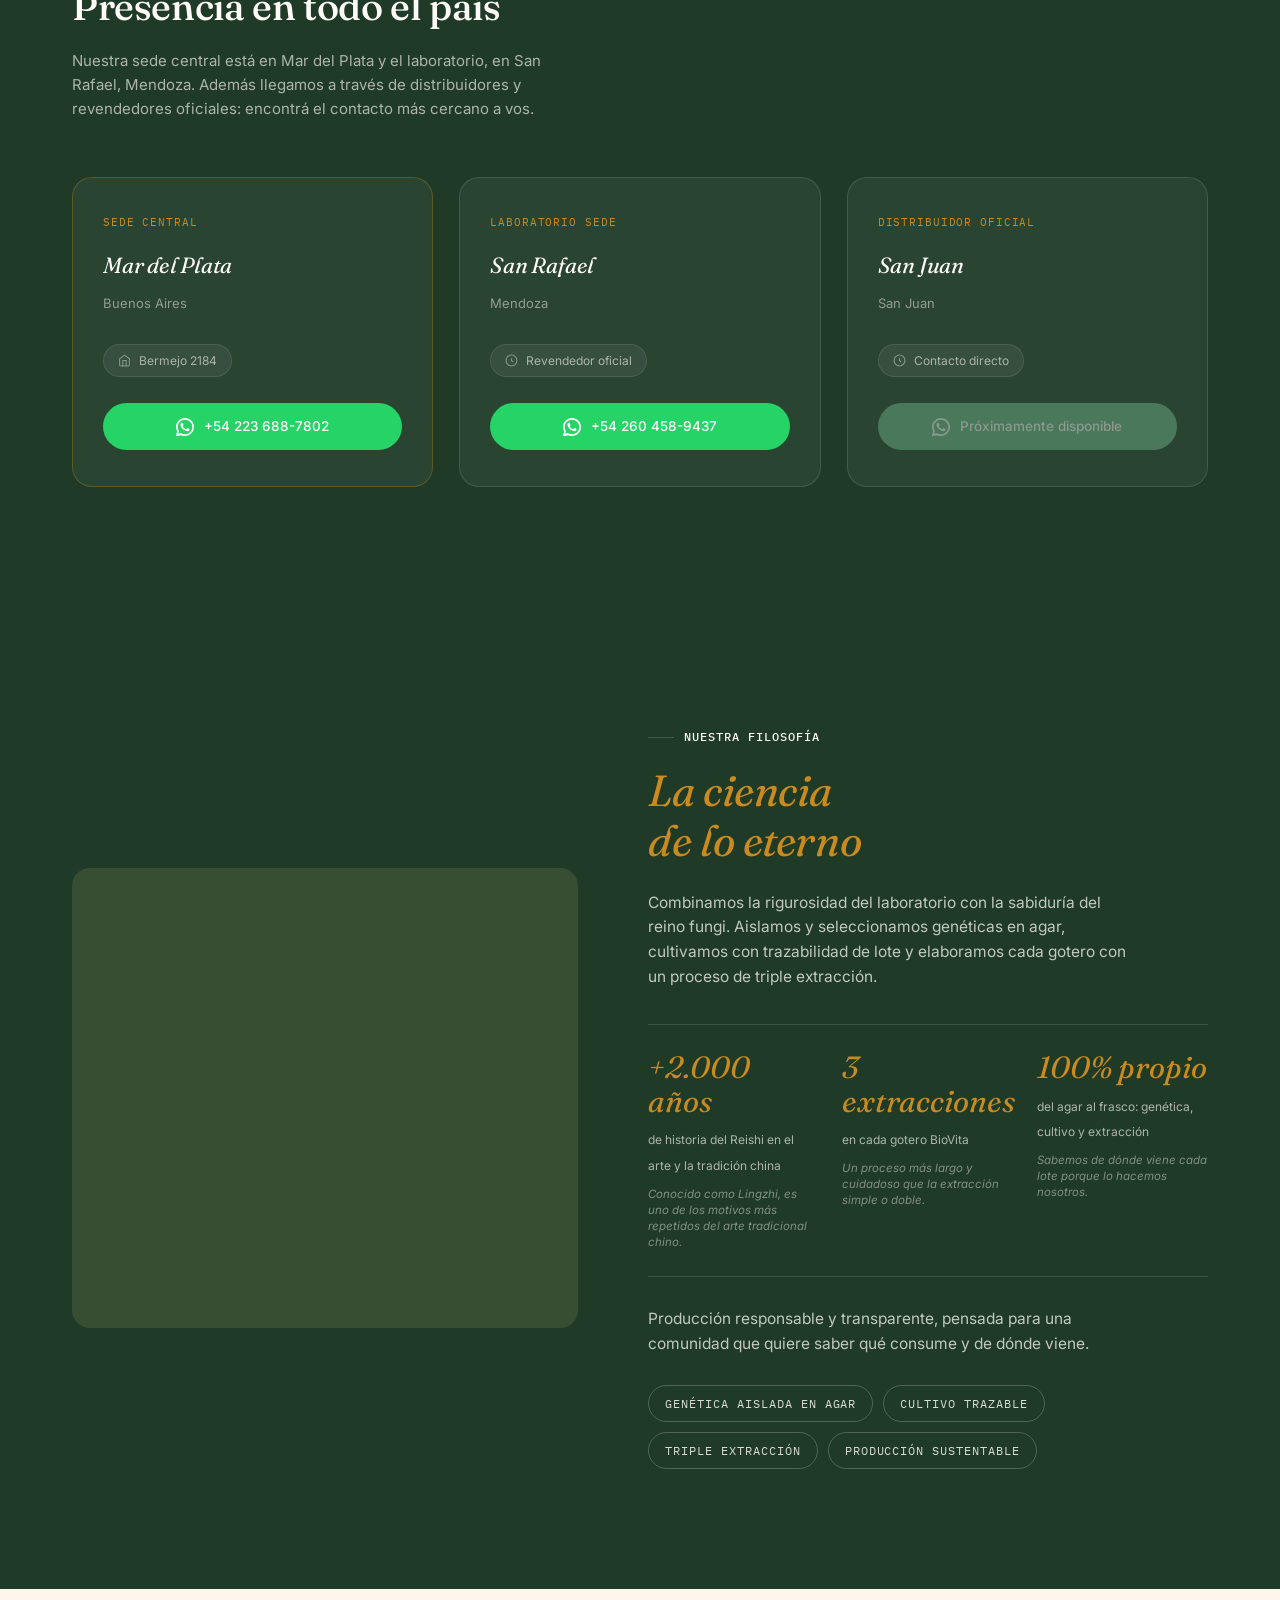
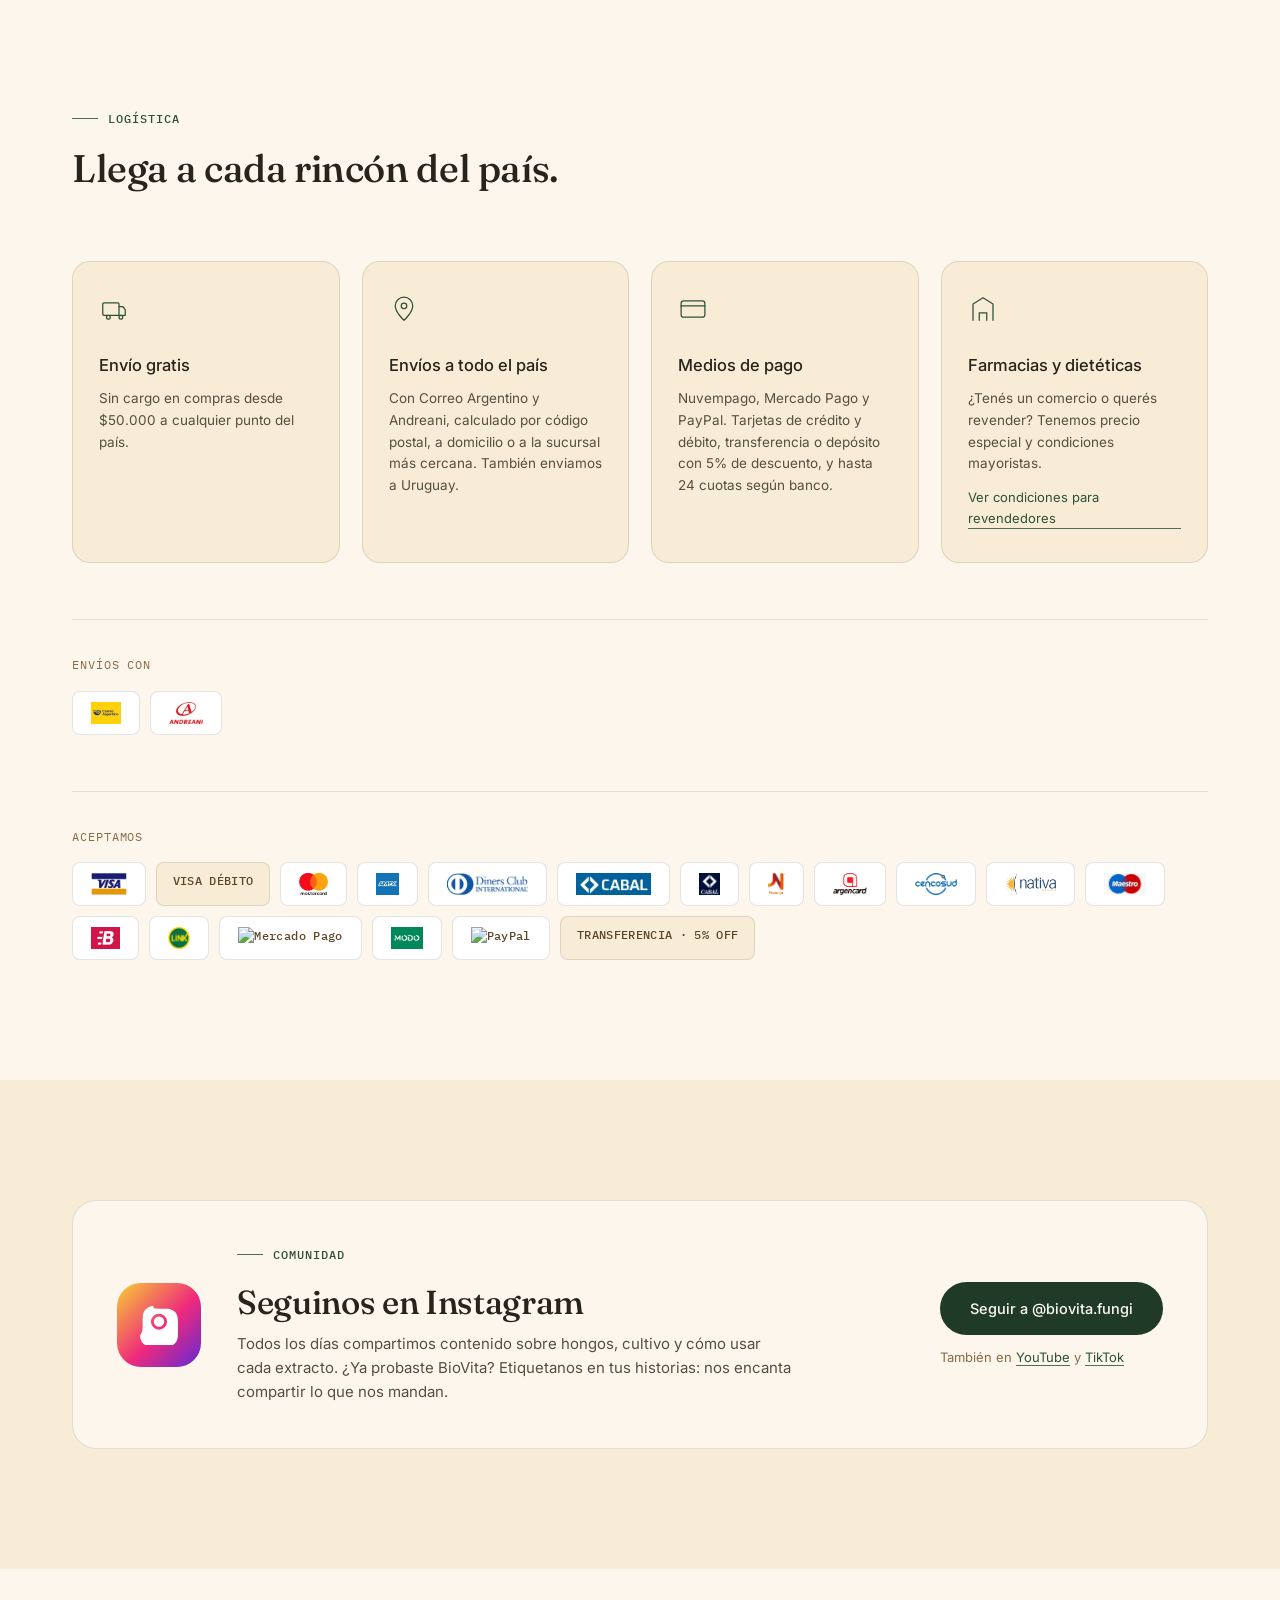
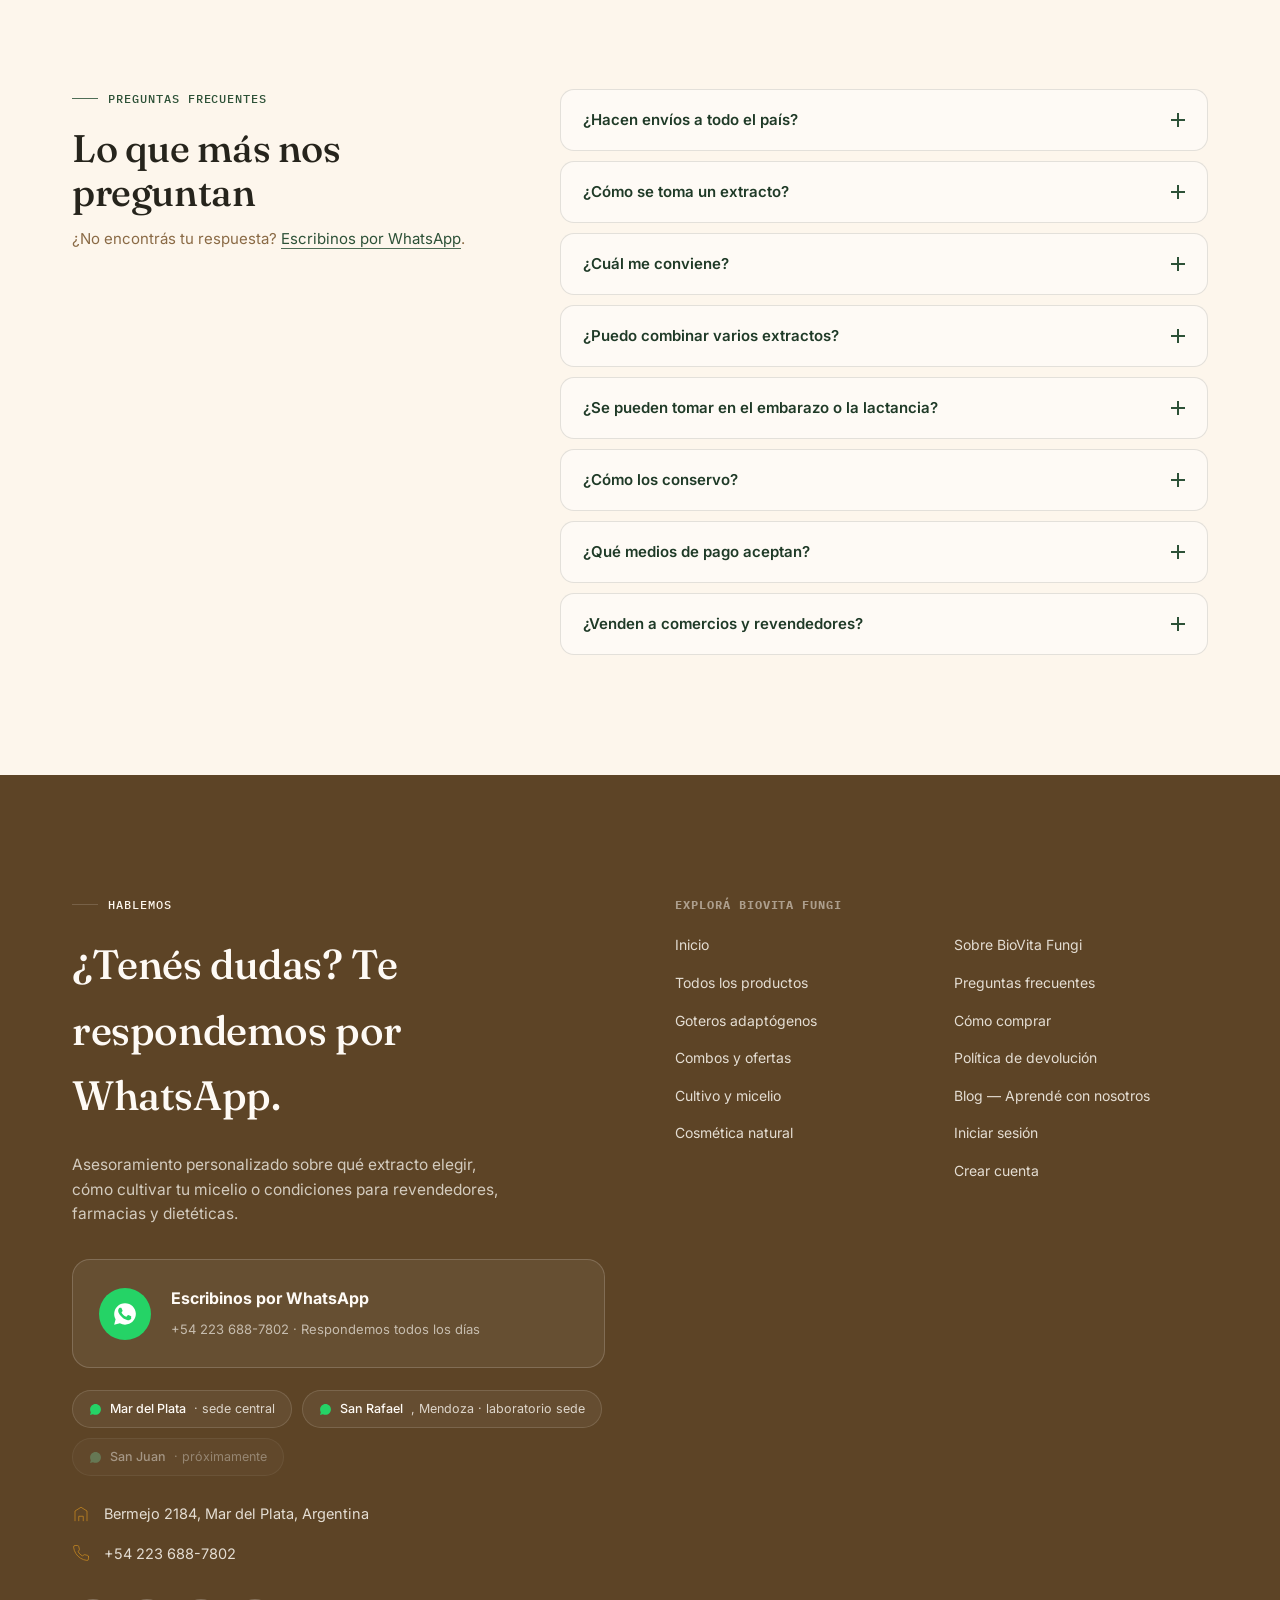
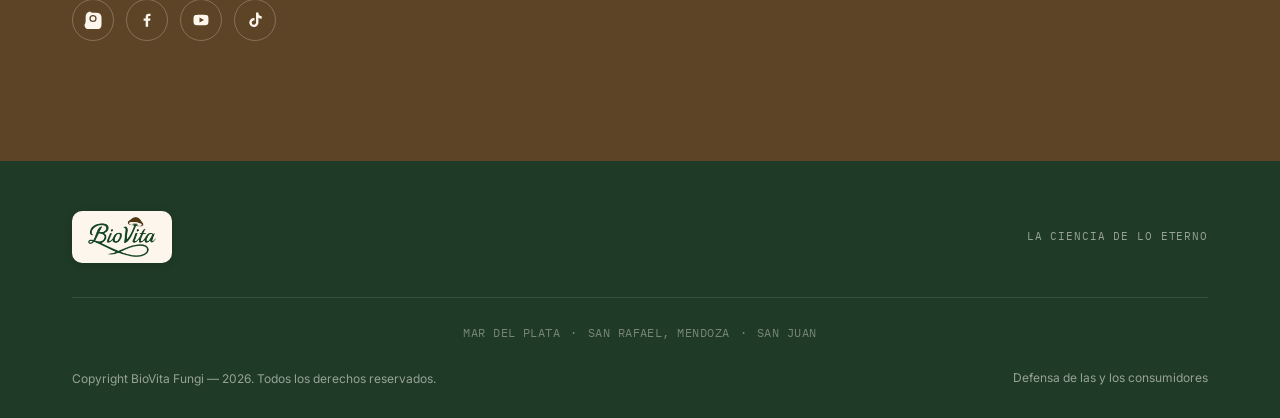
==== commit c3d1f130: "Web: extractos con ilustraciones y sección Más de BioVita (crema, micelio Reishi, Cola de pavo 1 y 2" ====
--- a/index.html
+++ b/index.html
@@ -1,4 +1,4 @@
-<!-- VERSION: 2026-11-23-v8 — imágenes en /img, precios al 22/11/2026, triple extracción. Todos los links de compra deben ir a biovitafungi.mitiendanube.com (los /productos/ no existen en www.biovitafungi.com). -->
+<!-- VERSION: 2026-11-23-v9 — imágenes en /img, precios al 22/11/2026, triple extracción. Todos los links de compra deben ir a biovitafungi.mitiendanube.com (los /productos/ no existen en www.biovitafungi.com). -->
 <!DOCTYPE html>
 <html lang="es-AR">
 <head>
@@ -590,6 +590,10 @@
   .moments-foot a{color:var(--moss);border-bottom:1px solid var(--moss-soft);}
   .price-cuotas{display:block;font-size:11px;color:var(--earth-soft);margin-top:-8px;margin-bottom:12px;}
   .pick .price-cuotas{margin-top:2px;margin-bottom:0;}
+  .picks-grid-5{grid-template-columns:repeat(5,1fr);}
+  @media(max-width:1100px){.picks-grid-5{grid-template-columns:repeat(3,1fr);}}
+  @media(max-width:760px){.picks-grid-5{grid-template-columns:1fr 1fr;}}
+
   @media(max-width:900px){.moments-grid{grid-template-columns:1fr;}.moments{padding:28px 22px 22px;}}
 
   /* ================= FAQ ================= */
@@ -966,6 +970,65 @@
       </div>
     </div>
 
+    <div class="picks-head reveal" style="margin-top:44px">
+      <span class="mono">Más de BioVita · cultivo, hongos deshidratados, cosmética y accesorios</span>
+      <a href="https://biovitafungi.mitiendanube.com/productos/" target="_blank" rel="noopener">Ver todo el catálogo →</a>
+    </div>
+    <div class="picks-grid picks-grid-5">
+      <div class="pick reveal">
+        <div class="ph-image photo no-credit" style="background-image:url('https://dcdn-us.mitiendanube.com/stores/006/855/377/products/63039-0ec9edaba04073280017826931929644-1024-1024.webp');" role="img" aria-label="Crema 50ml de Tremella y Aloe vera"></div>
+        <h4>Crema 50ml de Tremella y Aloe vera</h4>
+        <div class="price-row">
+          <span class="price-now">$25.000</span>
+        </div>
+        <span class="price-transfer mono">$23.750 con transferencia</span>
+        <span class="price-cuotas">o en cuotas con tarjeta</span>
+        <a class="buy" href="https://biovitafungi.mitiendanube.com/productos/crema-50ml-de-tremella-y-aloe-vera/" target="_blank" rel="noopener">Comprar</a>
+      </div>
+      <div class="pick reveal">
+        <div class="ph-image photo no-credit" style="background-image:url('https://dcdn-us.mitiendanube.com/stores/006/855/377/products/5680-3a98269509336acb4217838799825403-1024-1024.webp');" role="img" aria-label="Micelio en grano Reishi 1kg"></div>
+        <h4>Micelio en grano Reishi 1kg</h4>
+        <div class="price-row">
+          <span class="price-now">$20.000</span>
+          <span class="price-was">$30.000</span>
+        </div>
+        <span class="price-transfer mono">$19.000 con transferencia</span>
+        <span class="price-cuotas">o en cuotas con tarjeta</span>
+        <a class="buy" href="https://biovitafungi.mitiendanube.com/productos/micelio-en-grano-reishi-1kg/" target="_blank" rel="noopener">Comprar</a>
+      </div>
+      <div class="pick reveal">
+        <div class="ph-image photo no-credit" style="background-image:url('img/productos/extracto-triple-cola-de-pavo.webp');" role="img" aria-label="Cola de pavo deshidratada 1kg"></div>
+        <h4>Cola de pavo deshidratada 1kg</h4>
+        <div class="price-row">
+          <span class="price-now">$125.000</span>
+        </div>
+        <span class="price-transfer mono">$118.750 con transferencia</span>
+        <span class="price-cuotas">o en cuotas con tarjeta</span>
+        <a class="buy" href="https://biovitafungi.mitiendanube.com/productos/1kg-cola-de-pavo-deshidratada-1q9e2/" target="_blank" rel="noopener">Comprar</a>
+      </div>
+      <div class="pick reveal">
+        <div class="ph-image photo no-credit" style="background-image:url('img/productos/extracto-triple-cola-de-pavo.webp');" role="img" aria-label="Cola de pavo deshidratada 2kg"></div>
+        <h4>Cola de pavo deshidratada 2kg</h4>
+        <div class="price-row">
+          <span class="price-now">$200.000</span>
+        </div>
+        <span class="price-transfer mono">$190.000 con transferencia</span>
+        <span class="price-cuotas">o en cuotas con tarjeta</span>
+        <a class="buy" href="https://biovitafungi.mitiendanube.com/productos/2kg-de-cola-de-pavo-deshidratada-1gguc/" target="_blank" rel="noopener">Comprar</a>
+      </div>
+      <div class="pick reveal">
+        <div class="ph-image photo no-credit" style="background-image:url('https://dcdn-us.mitiendanube.com/stores/006/855/377/products/71364-2ed2047e7375e615f417838808302733-1024-1024.webp');" role="img" aria-label="Encapsuladora #00 BioVita"></div>
+        <h4>Encapsuladora #00 BioVita</h4>
+        <div class="price-row">
+          <span class="price-now">$127.500</span>
+          <span class="price-was">$200.000</span>
+        </div>
+        <span class="price-transfer mono">$121.125 con transferencia</span>
+        <span class="price-cuotas">o en cuotas con tarjeta</span>
+        <a class="buy" href="https://biovitafungi.mitiendanube.com/productos/encapsuladora-00-biovita-104wf/" target="_blank" rel="noopener">Comprar</a>
+      </div>
+    </div>
+
     <div class="moments reveal" id="momentos">
       <div class="moments-head">
         <span class="eyebrow mono">Elegí por momento del día</span>
@@ -997,56 +1060,56 @@
     </div>
     <div class="extracts-grid">
       <div class="extract-card reveal">
-        <div class="ph-image photo no-credit" style="background-image:url('https://dcdn-us.mitiendanube.com/stores/006/855/377/products/63020-81eb702548ac4f7d9217826767042598-1024-1024.webp');"></div>
+        <div class="ph-image photo no-credit" style="background-image:url('img/productos/extracto-triple-melena-de-leon.webp');" role="img" aria-label="Lámina ilustrada de Melena de León"></div>
         <h4>Extracto triple Melena de León 50ml BioVita</h4>
         <div class="price-row"><span class="price-now">$30.000</span></div>
         <span class="price-transfer mono">$28.500 c/transf.</span><span class="price-cuotas">o en cuotas con tarjeta</span>
         <a class="buy" href="https://biovitafungi.mitiendanube.com/productos/extracto-doble-melena-de-leon-50ml-biovita/" target="_blank" rel="noopener">Comprar</a>
       </div>
       <div class="extract-card reveal">
-        <div class="ph-image photo no-credit" style="background-image:url('https://dcdn-us.mitiendanube.com/stores/006/855/377/products/reishi-6d0538b0c133c347e317845054162957-1024-1024.webp');"></div>
+        <div class="ph-image photo no-credit" style="background-image:url('img/productos/extracto-triple-reishi.webp');" role="img" aria-label="Lámina ilustrada de Reishi"></div>
         <h4>Extracto triple Reishi 50ml BioVita</h4>
         <div class="price-row"><span class="price-now">$30.000</span></div>
         <span class="price-transfer mono">$28.500 c/transf.</span><span class="price-cuotas">o en cuotas con tarjeta</span>
         <a class="buy" href="https://biovitafungi.mitiendanube.com/productos/extracto-doble-reishi-50ml-biovita/" target="_blank" rel="noopener">Comprar</a>
       </div>
       <div class="extract-card reveal">
-        <div class="ph-image photo no-credit" style="background-image:url('https://dcdn-us.mitiendanube.com/stores/006/855/377/products/63016-c2e22805f294d44e8917826922012176-1024-1024.webp');"></div>
+        <div class="ph-image photo no-credit" style="background-image:url('img/productos/extracto-triple-cordyceps.webp');" role="img" aria-label="Lámina ilustrada de Cordyceps"></div>
         <h4>Extracto triple Cordyceps 50ml BioVita</h4>
         <div class="price-row"><span class="price-now">$30.000</span></div>
         <span class="price-transfer mono">$28.500 c/transf.</span><span class="price-cuotas">o en cuotas con tarjeta</span>
         <a class="buy" href="https://biovitafungi.mitiendanube.com/productos/extracto-doble-cordyceps-50ml-biovita/" target="_blank" rel="noopener">Comprar</a>
       </div>
       <div class="extract-card reveal">
-        <div class="ph-image photo no-credit" style="background-image:url('https://dcdn-us.mitiendanube.com/stores/006/855/377/products/63018-436dd0d20106e20c1017826927971415-1024-1024.webp');"></div>
+        <div class="ph-image photo no-credit" style="background-image:url('img/productos/extracto-triple-cola-de-pavo.webp');" role="img" aria-label="Lámina ilustrada de Cola de pavo"></div>
         <h4>Extracto triple Cola de pavo 50ml BioVita</h4>
         <div class="price-row"><span class="price-now">$30.000</span></div>
         <span class="price-transfer mono">$28.500 c/transf.</span><span class="price-cuotas">o en cuotas con tarjeta</span>
         <a class="buy" href="https://biovitafungi.mitiendanube.com/productos/extracto-doble-cola-de-pavo-50ml-biovita/" target="_blank" rel="noopener">Comprar</a>
       </div>
       <div class="extract-card reveal">
-        <div class="ph-image photo no-credit" style="background-image:url('https://dcdn-us.mitiendanube.com/stores/006/855/377/products/63036-62392e85a33161fc8817826925235680-1024-1024.webp');"></div>
+        <div class="ph-image photo no-credit" style="background-image:url('img/productos/extracto-triple-lavanda.webp');" role="img" aria-label="Lámina ilustrada de Lavanda"></div>
         <h4>Extracto triple Lavanda 50ml BioVita</h4>
         <div class="price-row"><span class="price-now">$30.000</span></div>
         <span class="price-transfer mono">$28.500 c/transf.</span><span class="price-cuotas">o en cuotas con tarjeta</span>
         <a class="buy" href="https://biovitafungi.mitiendanube.com/productos/extracto-doble-lavanda-50ml-biovita/" target="_blank" rel="noopener">Comprar</a>
       </div>
       <div class="extract-card reveal">
-        <div class="ph-image photo no-credit" style="background-image:url('https://dcdn-us.mitiendanube.com/stores/006/855/377/products/63032-f5755f5a848d61a1a417826923713930-1024-1024.webp');"></div>
+        <div class="ph-image photo no-credit" style="background-image:url('img/productos/extracto-triple-tremella.webp');" role="img" aria-label="Lámina ilustrada de Tremella"></div>
         <h4>Extracto triple Tremella 50ml BioVita</h4>
         <div class="price-row"><span class="price-now">$30.000</span></div>
         <span class="price-transfer mono">$28.500 c/transf.</span><span class="price-cuotas">o en cuotas con tarjeta</span>
         <a class="buy" href="https://biovitafungi.mitiendanube.com/productos/extracto-doble-tremella-50ml-biovita/" target="_blank" rel="noopener">Comprar</a>
       </div>
       <div class="extract-card reveal">
-        <div class="ph-image photo no-credit" style="background-image:url('https://dcdn-us.mitiendanube.com/stores/006/855/377/products/63027-76644ec2fe6a2a5a0017826930571706-1024-1024.webp');"></div>
+        <div class="ph-image photo no-credit" style="background-image:url('img/productos/extracto-triple-blend-mix.webp');" role="img" aria-label="Lámina ilustrada de Blend Mix"></div>
         <h4>Extracto triple Blend Mix 50ml BioVita</h4>
         <div class="price-row"><span class="price-now">$30.000</span></div>
         <span class="price-transfer mono">$28.500 c/transf.</span><span class="price-cuotas">o en cuotas con tarjeta</span>
         <a class="buy" href="https://biovitafungi.mitiendanube.com/productos/extracto-doble-blendbmix-50ml-biovita/" target="_blank" rel="noopener">Comprar</a>
       </div>
       <div class="extract-card reveal">
-        <div class="ph-image photo no-credit" style="background-image:url('https://dcdn-us.mitiendanube.com/stores/006/855/377/products/20260628_155508-00fbea80e3b402a85817832319862079-1024-1024.webp');"></div>
+        <div class="ph-image photo no-credit" style="background-image:url('img/productos/extracto-triple-ashwagandha.webp');" role="img" aria-label="Lámina ilustrada de Ashwagandha"></div>
         <h4>Extracto triple Ashwagandha 50ml BioVita</h4>
         <div class="price-row"><span class="price-now">$30.000</span></div>
         <span class="price-transfer mono">$28.500 c/transf.</span><span class="price-cuotas">o en cuotas con tarjeta</span>
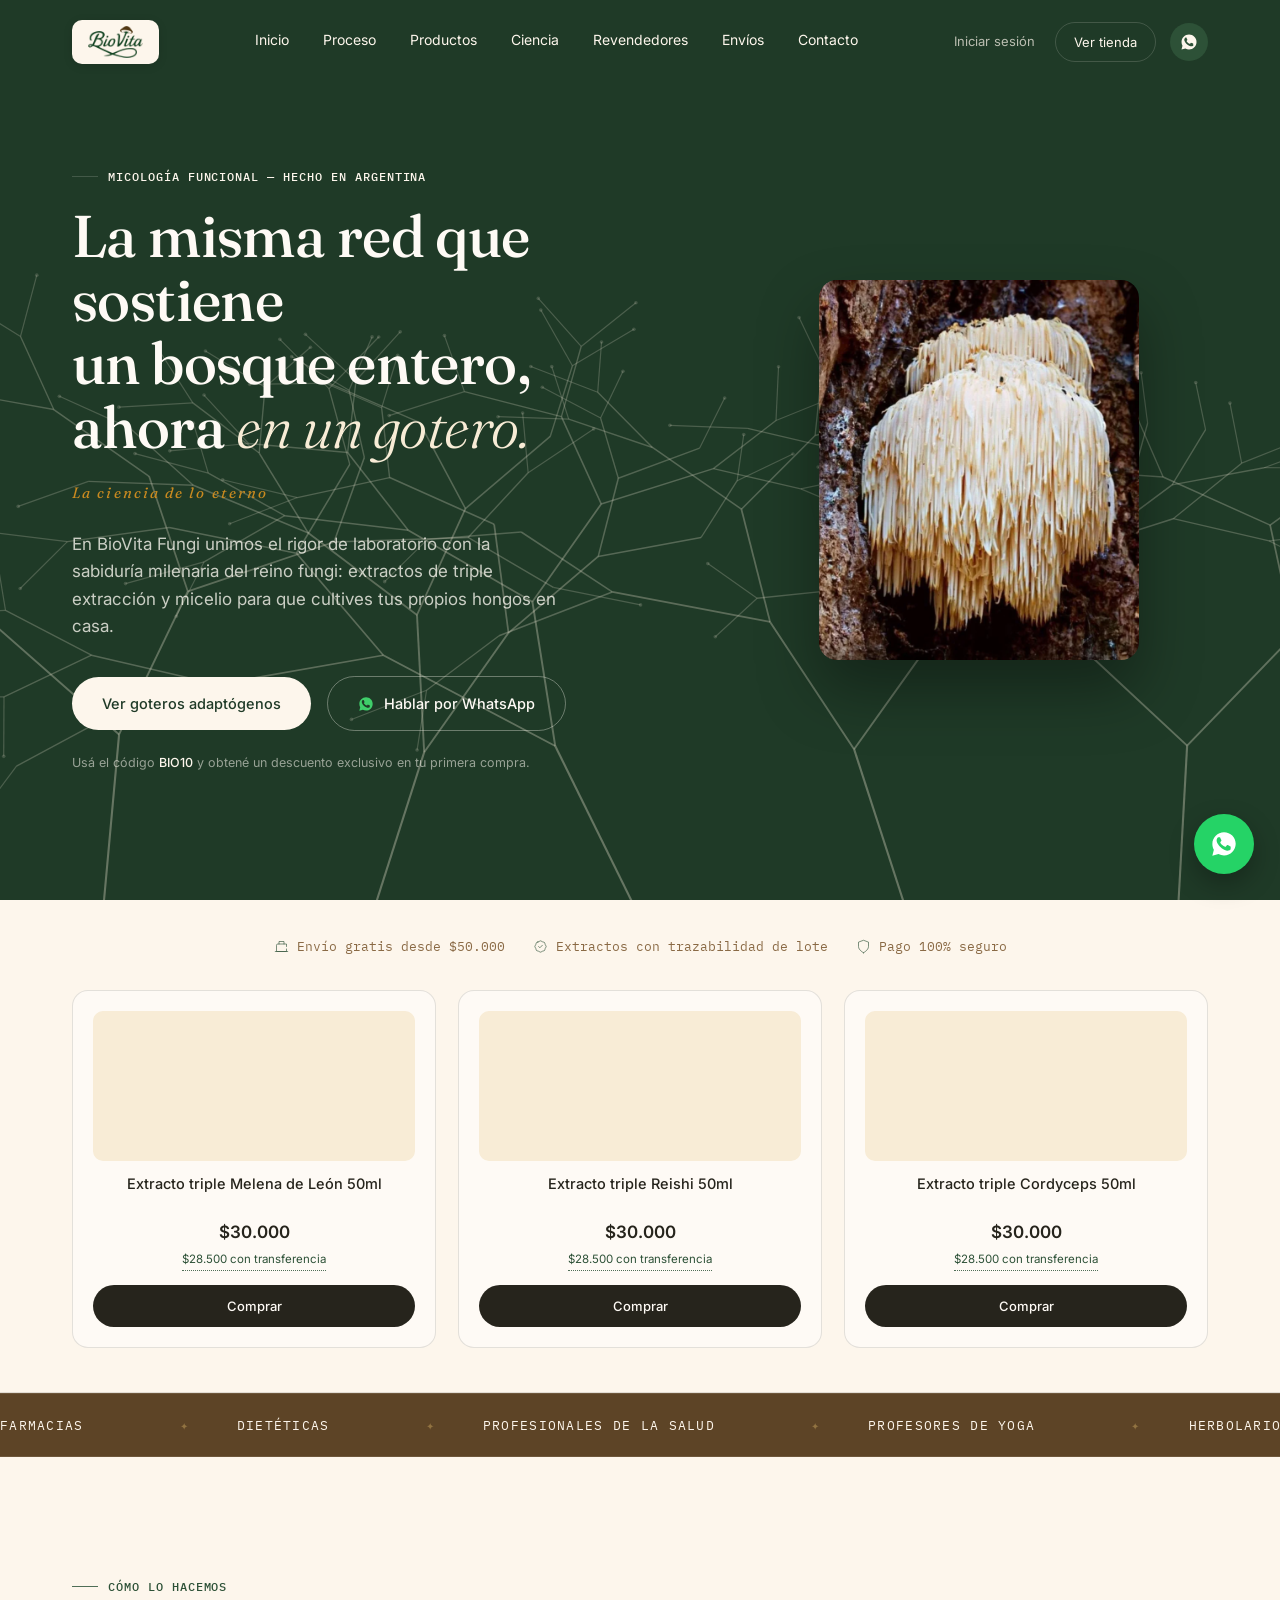
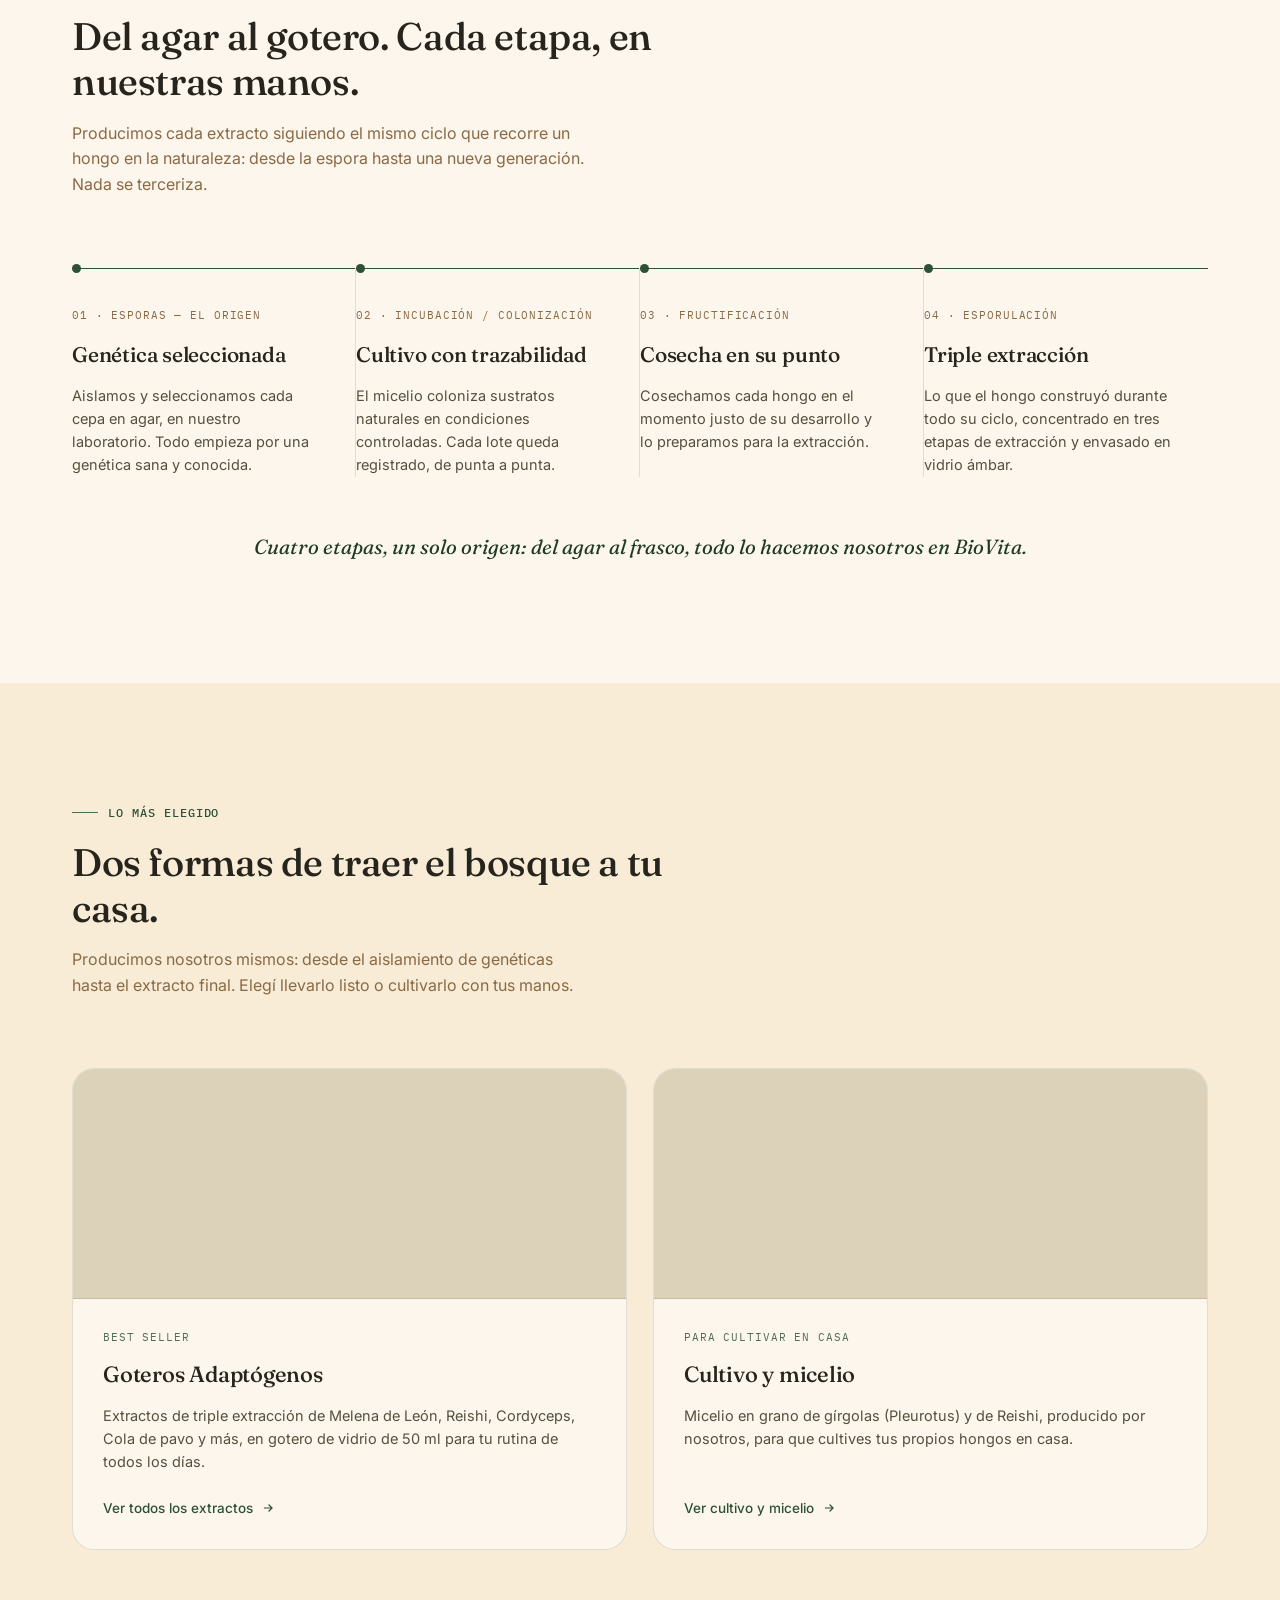
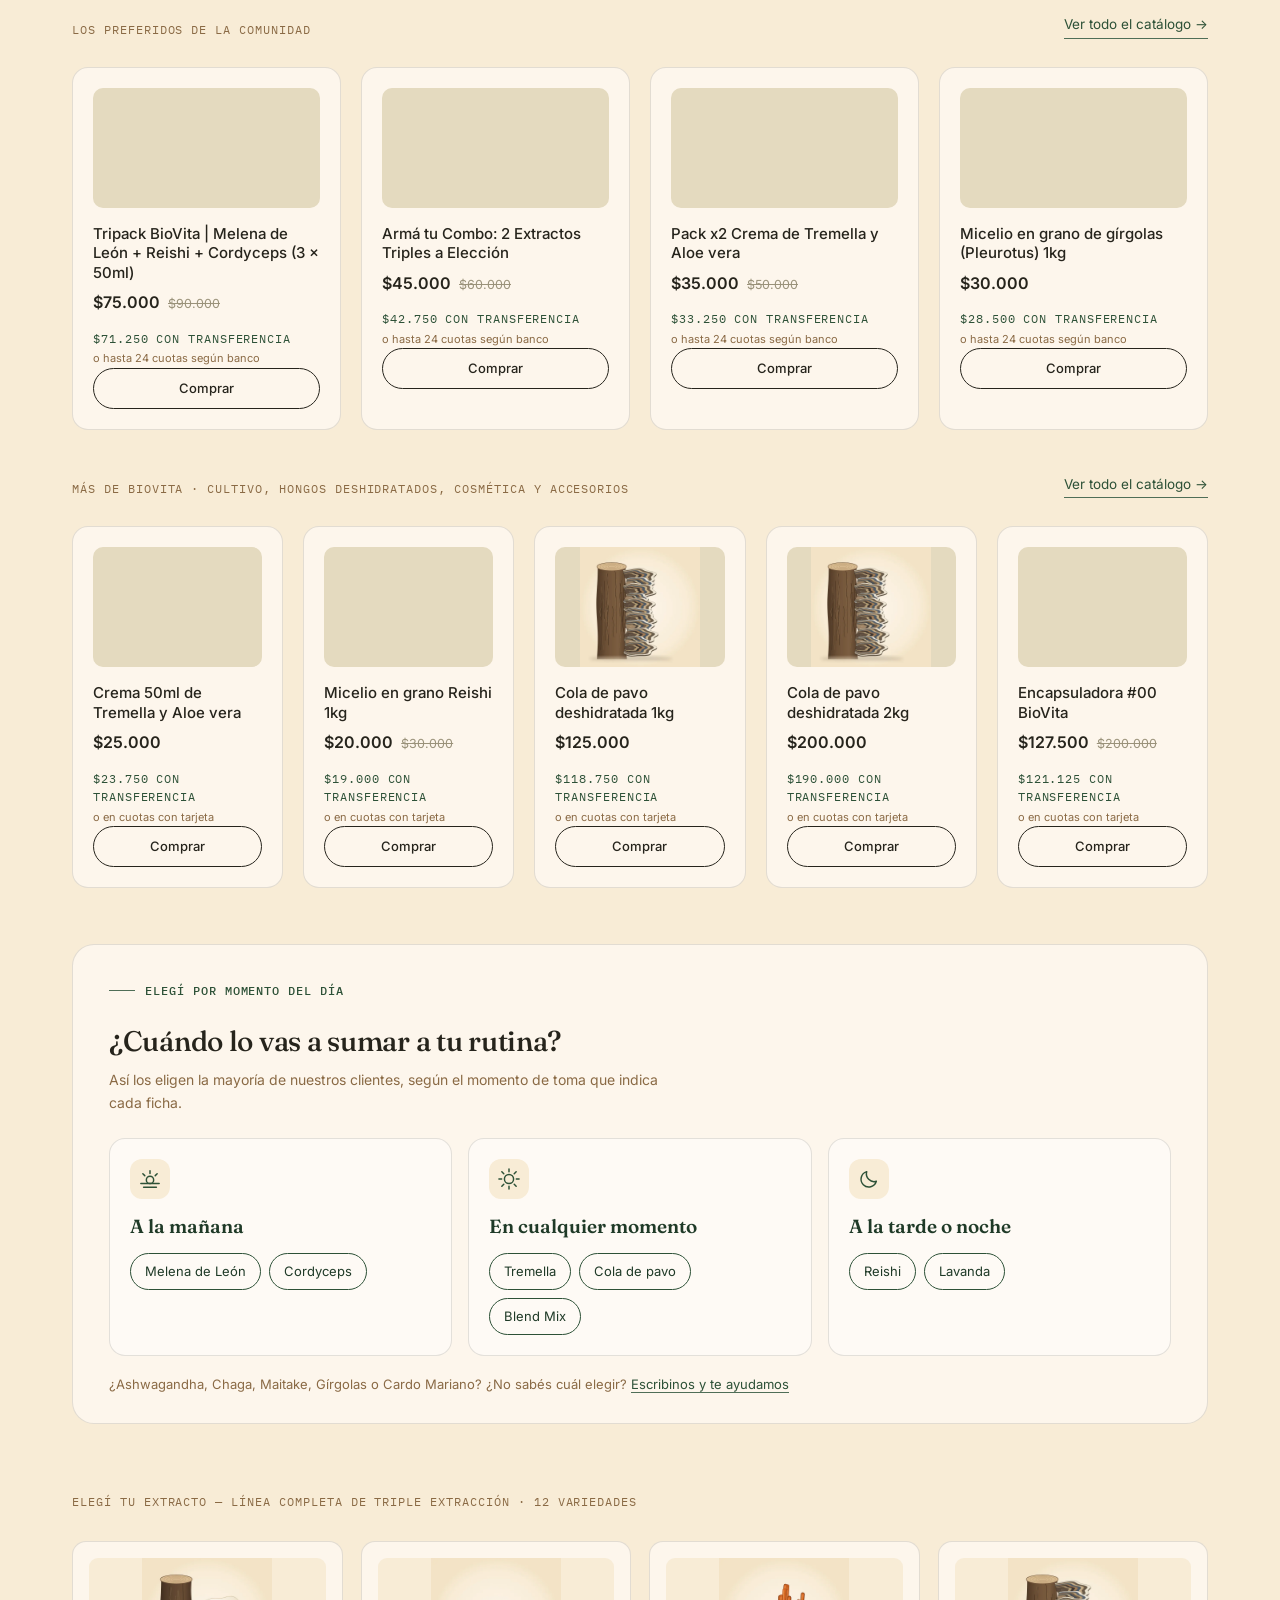
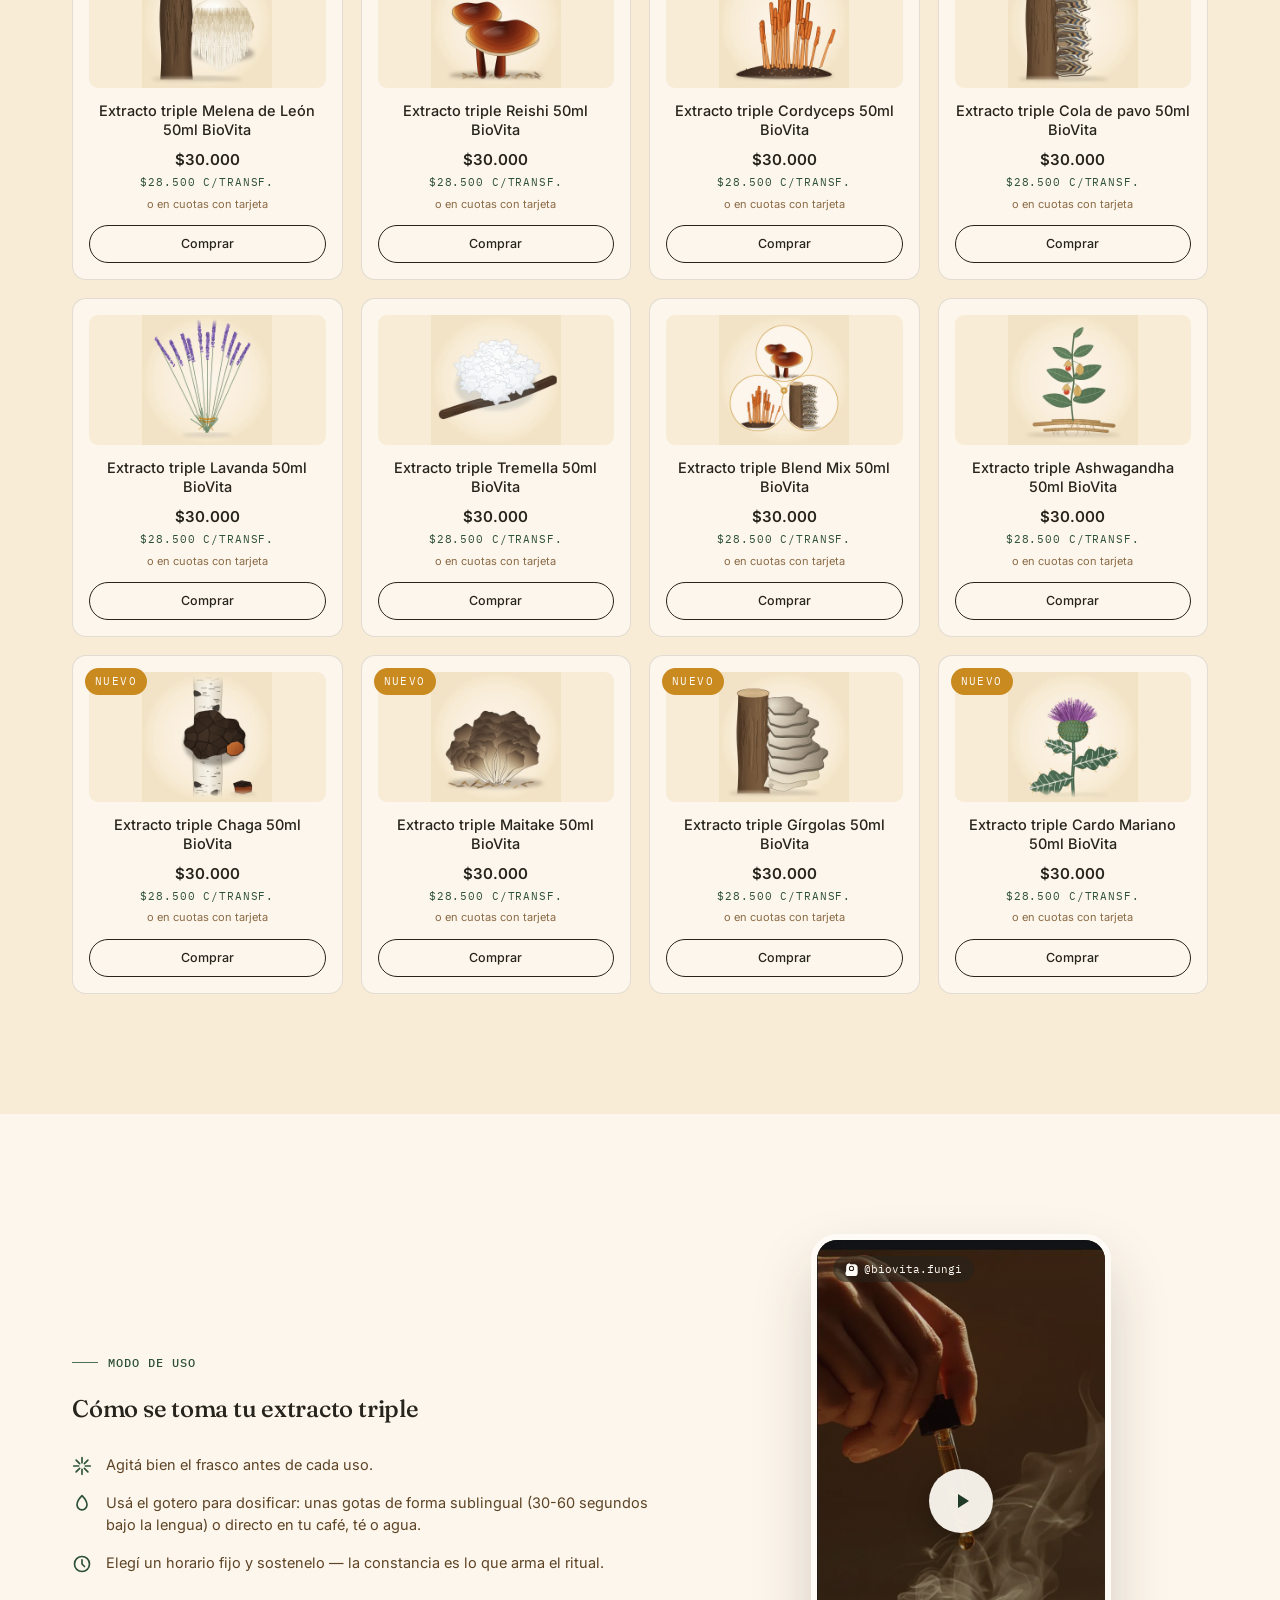
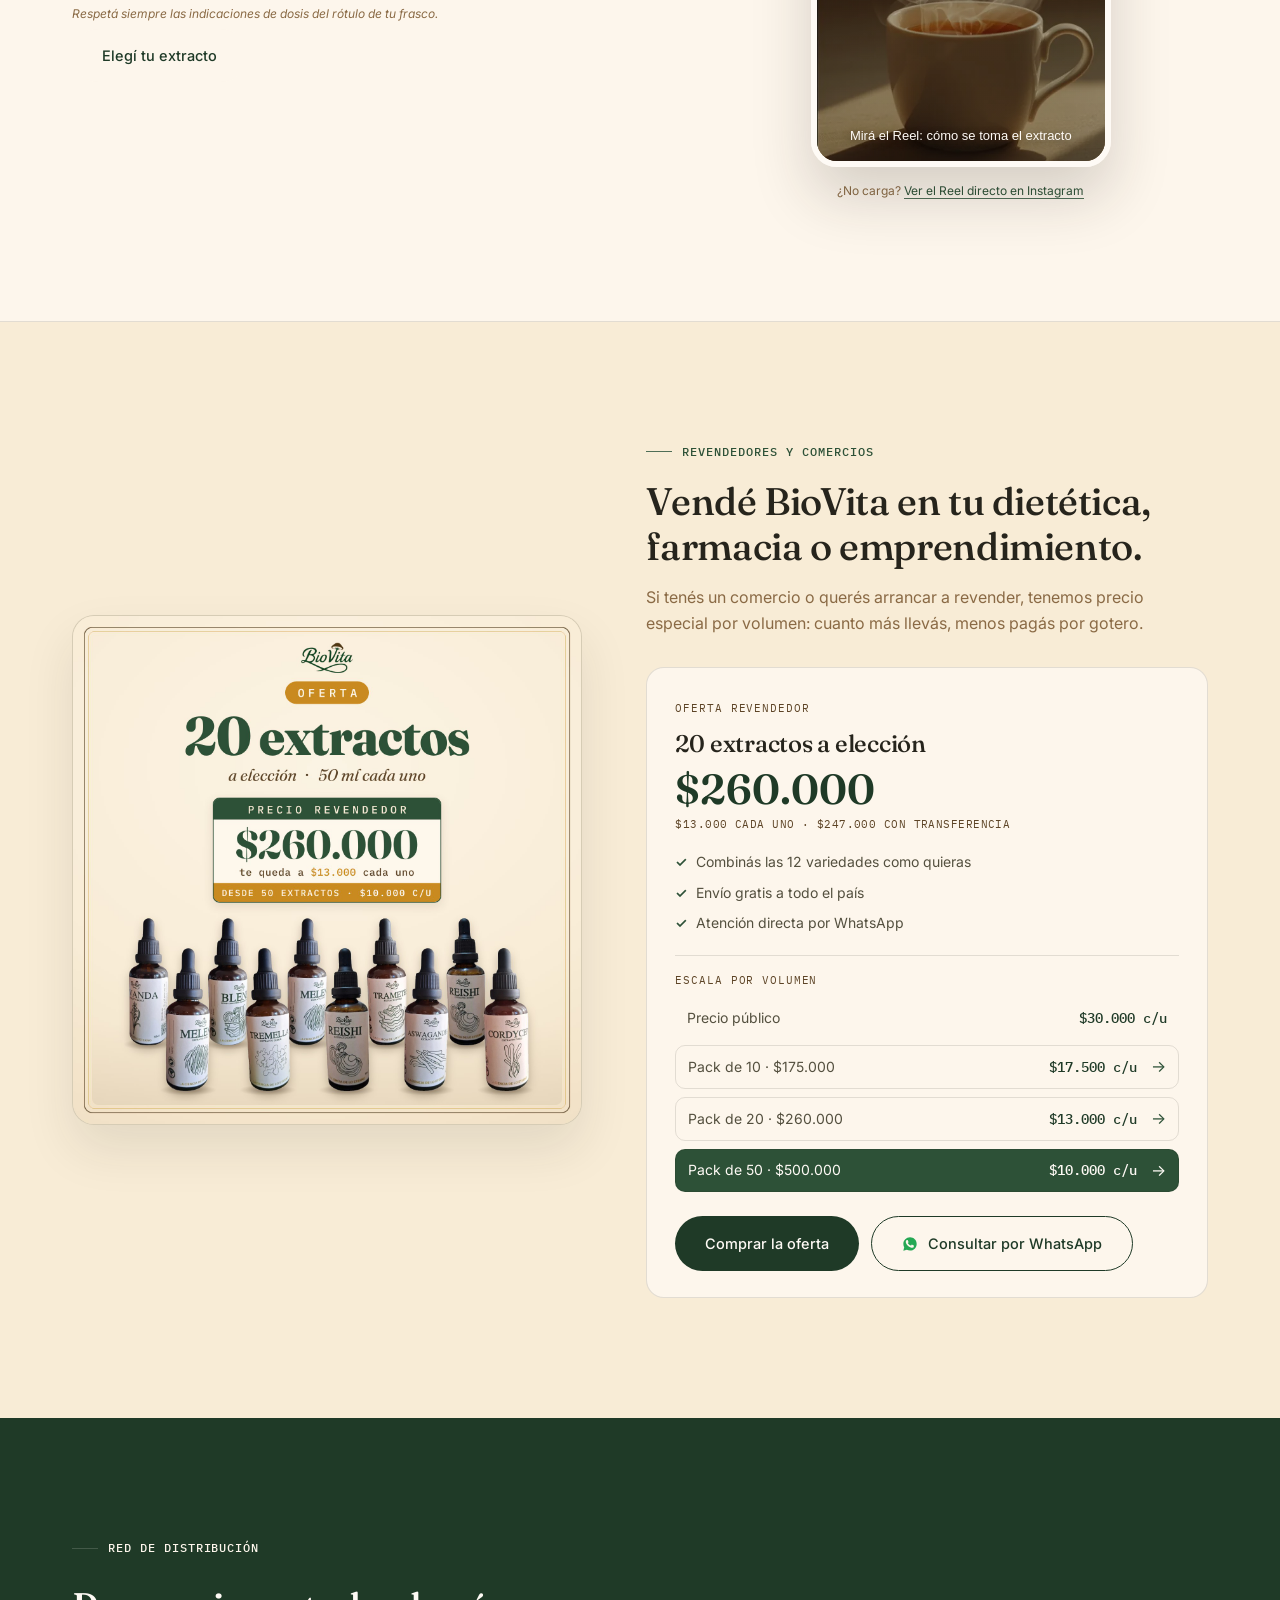
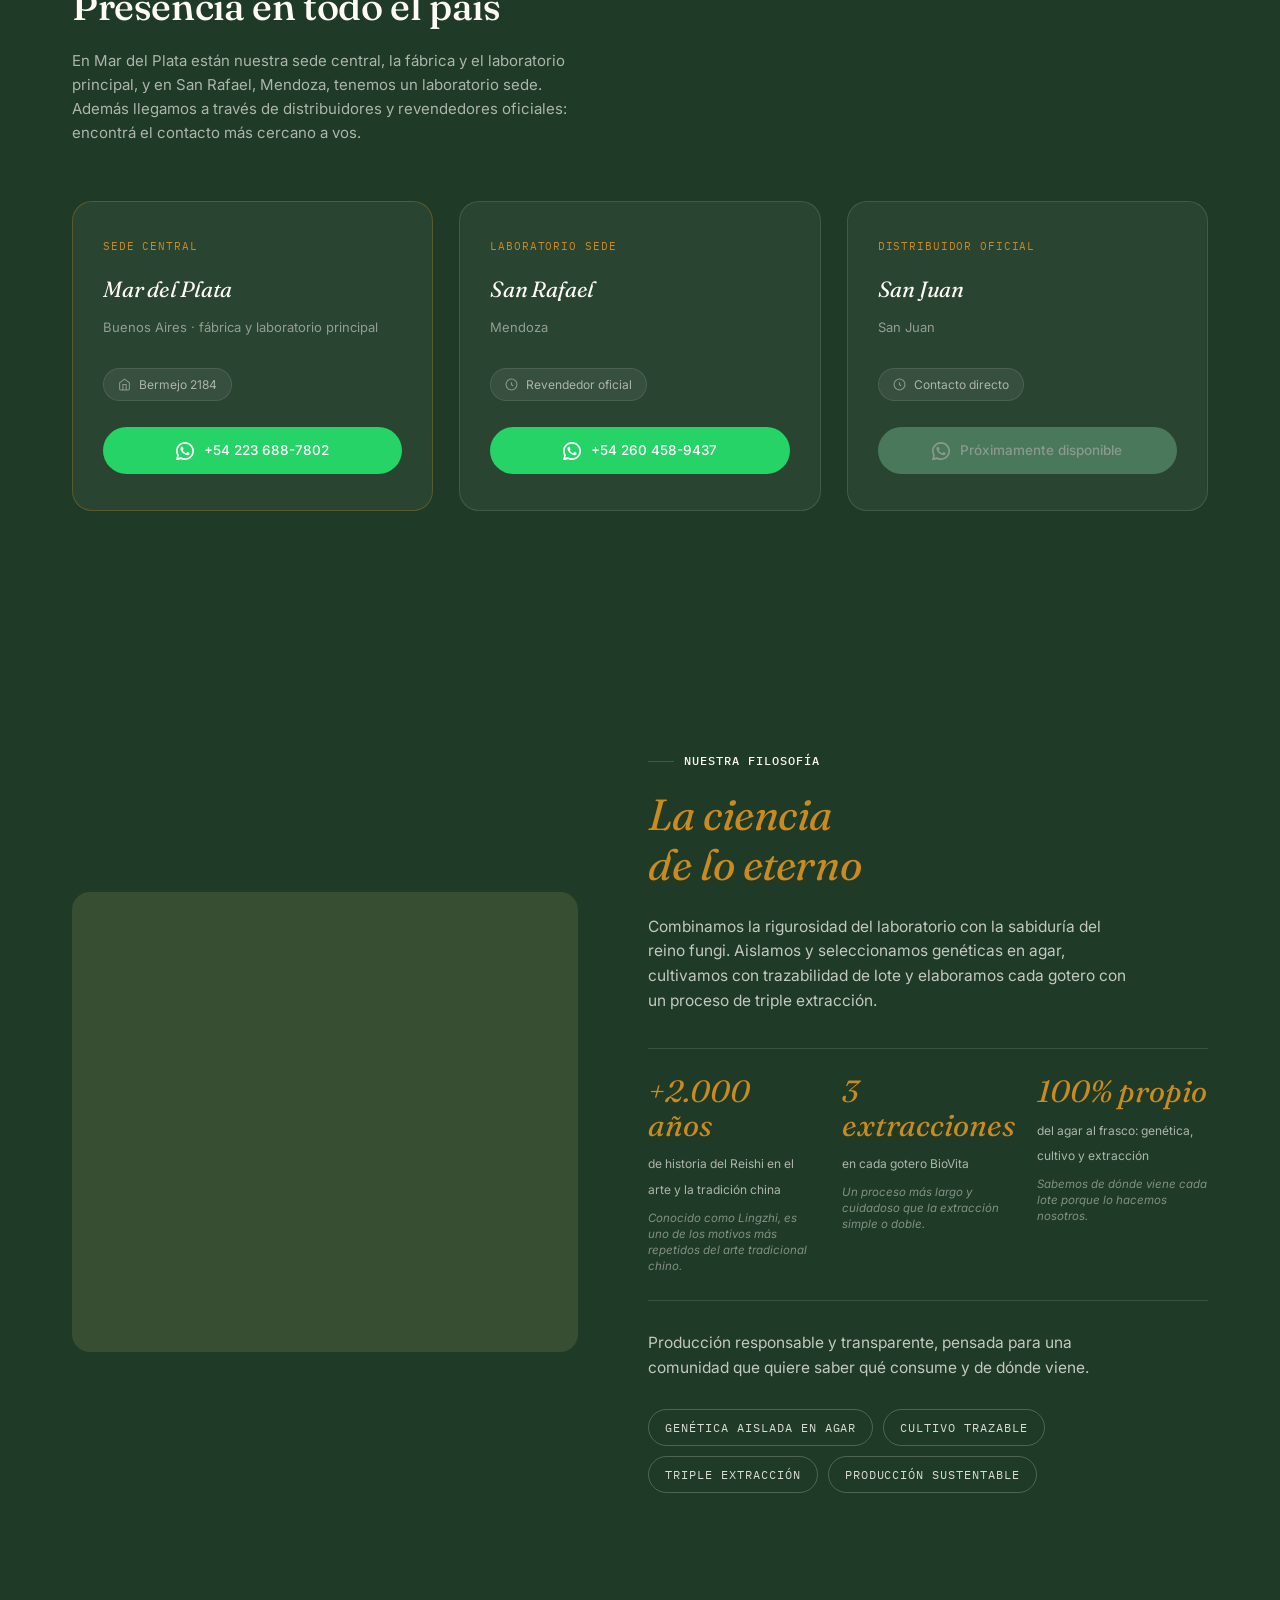
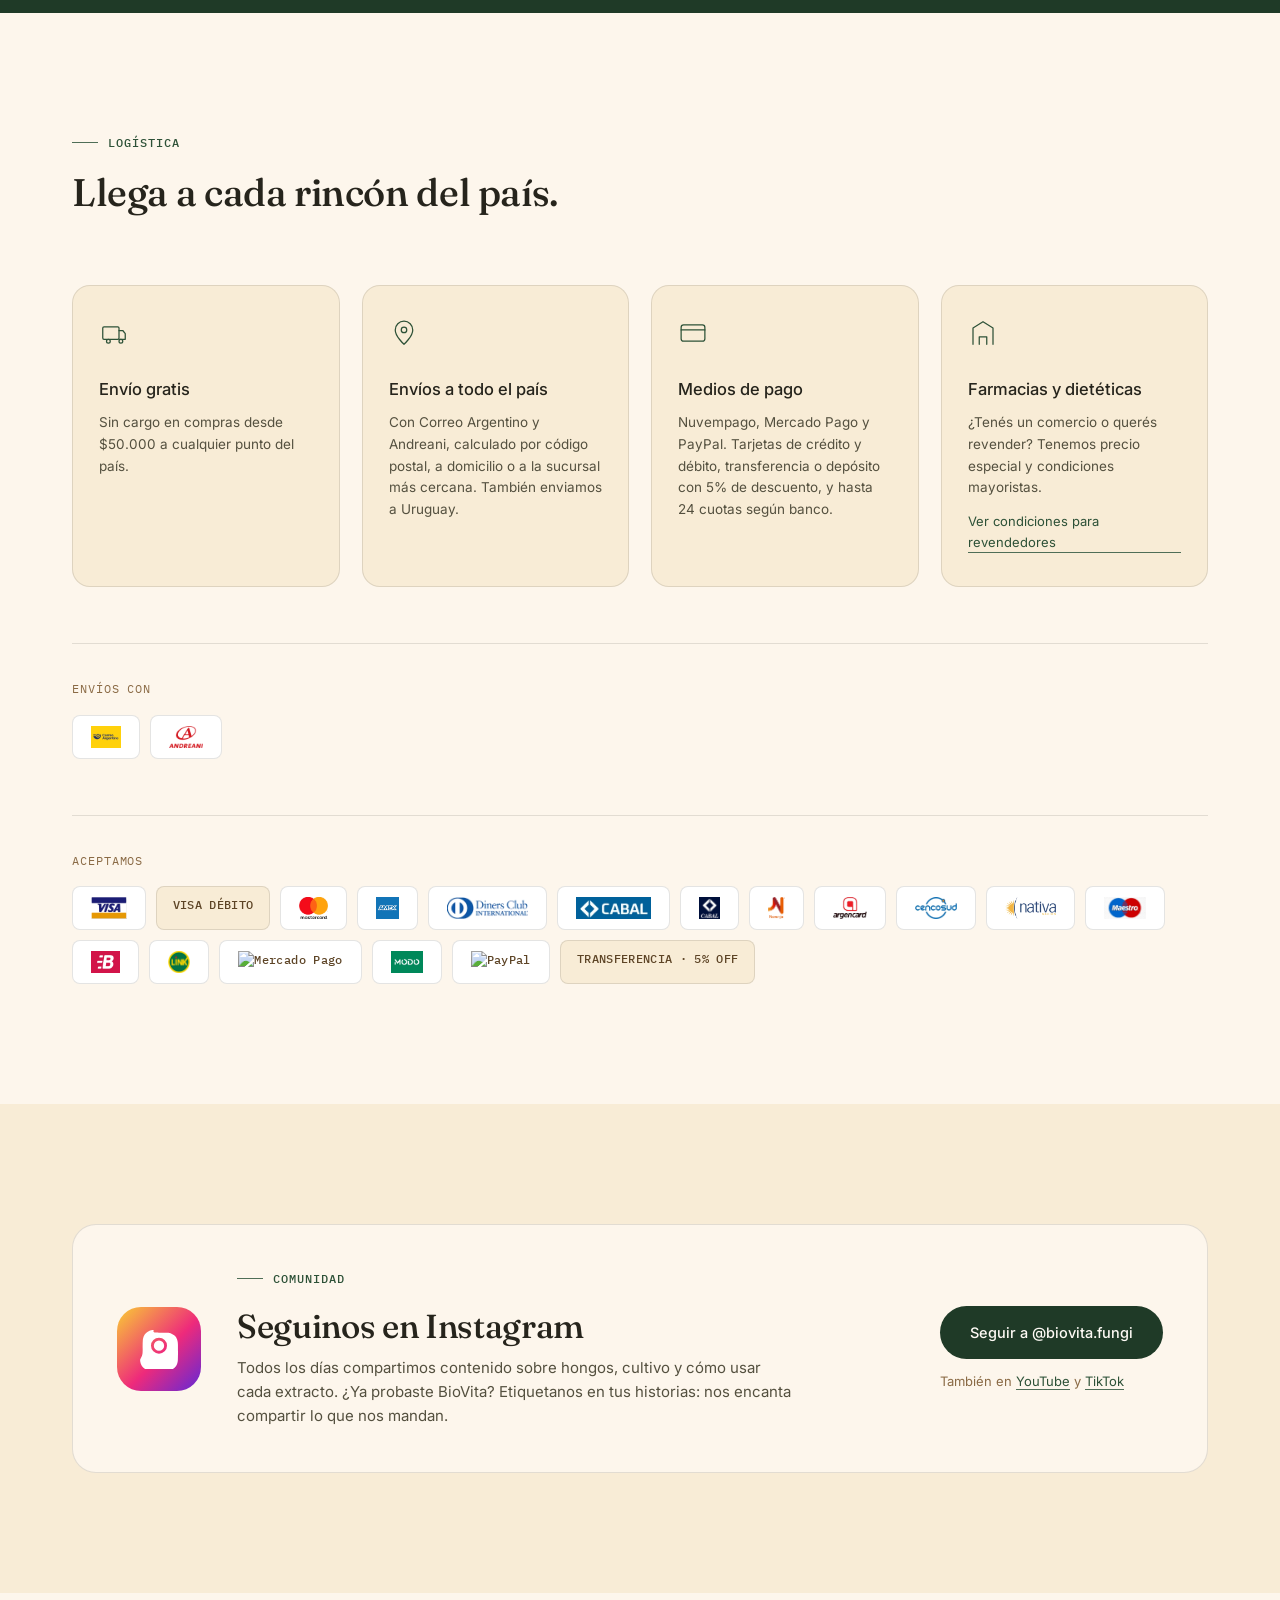
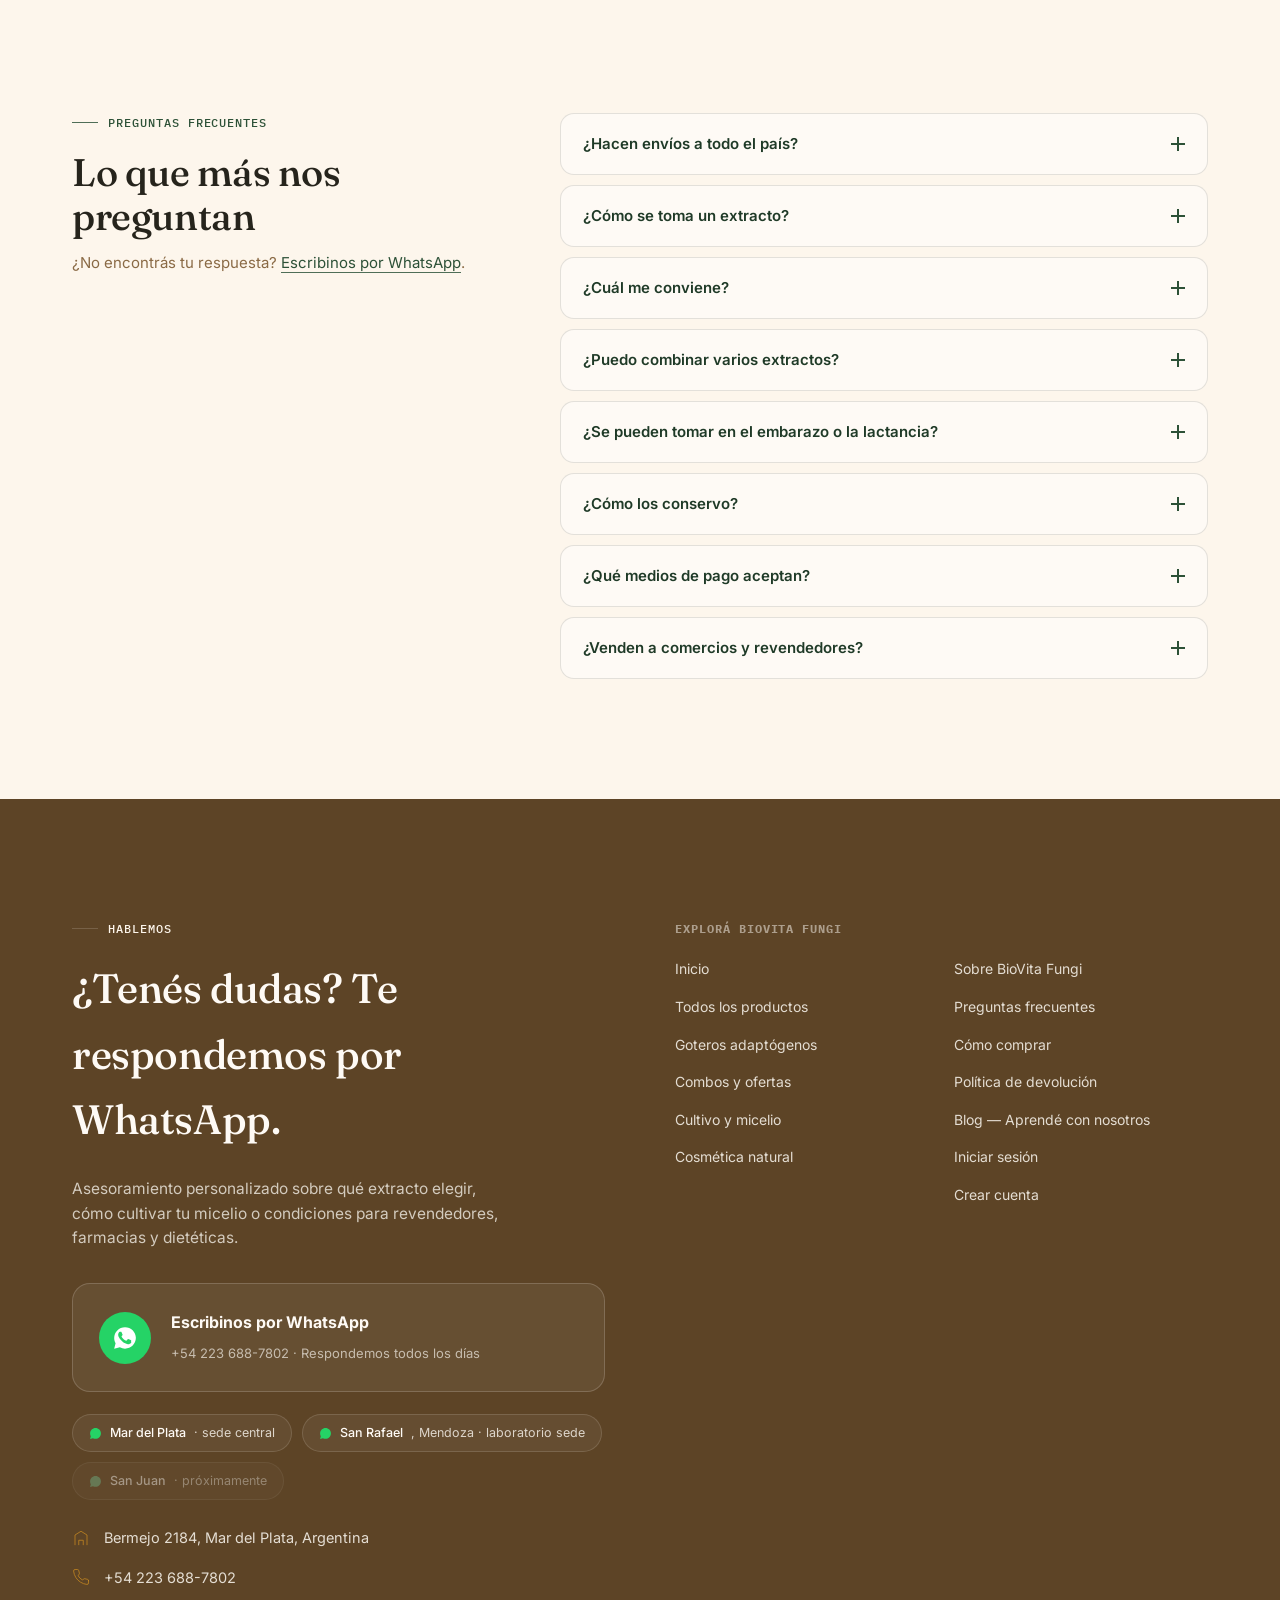
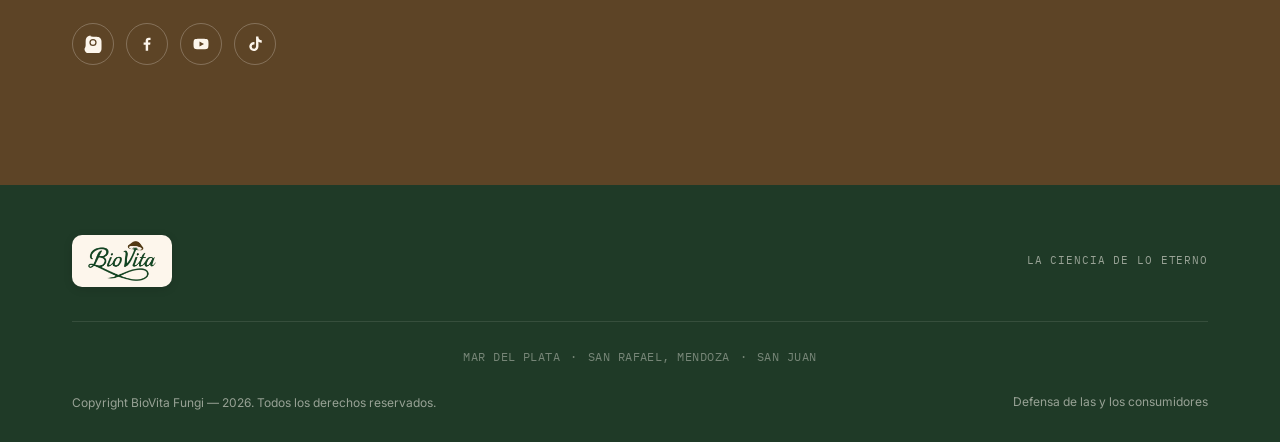
==== commit f1e75760: "Web: Mar del Plata como fábrica y laboratorio principal; imágenes de packs, combo, tripack y cola de" ====
--- a/index.html
+++ b/index.html
@@ -1,4 +1,4 @@
-<!-- VERSION: 2026-11-23-v9 — imágenes en /img, precios al 22/11/2026, triple extracción. Todos los links de compra deben ir a biovitafungi.mitiendanube.com (los /productos/ no existen en www.biovitafungi.com). -->
+<!-- VERSION: 2026-11-23-v10 — imágenes en /img, precios al 22/11/2026, triple extracción. Todos los links de compra deben ir a biovitafungi.mitiendanube.com (los /productos/ no existen en www.biovitafungi.com). -->
 <!DOCTYPE html>
 <html lang="es-AR">
 <head>
@@ -1255,7 +1255,7 @@
     <div class="reveal">
       <span class="eyebrow on-dark mono">Red de distribución</span>
       <h2>Presencia en todo el país</h2>
-      <p class="section-lead">Nuestra sede central está en Mar del Plata y el laboratorio, en San Rafael, Mendoza. Además llegamos a través de distribuidores y revendedores oficiales: encontrá el contacto más cercano a vos.</p>
+      <p class="section-lead">En Mar del Plata están nuestra sede central, la fábrica y el laboratorio principal, y en San Rafael, Mendoza, tenemos un laboratorio sede. Además llegamos a través de distribuidores y revendedores oficiales: encontrá el contacto más cercano a vos.</p>
     </div>
     <div class="presencia-grid">
 
@@ -1263,7 +1263,7 @@
       <div class="presencia-card sede-principal reveal">
         <span class="p-eyebrow">Sede central</span>
         <h3>Mar del Plata</h3>
-        <p class="p-prov">Buenos Aires</p>
+        <p class="p-prov">Buenos Aires · fábrica y laboratorio principal</p>
         <span class="p-badge">
           <svg width="13" height="13" viewBox="0 0 24 24" fill="none" stroke="currentColor" stroke-width="2"><path d="M3 9l9-7 9 7v11a2 2 0 01-2 2H5a2 2 0 01-2-2z"/><polyline points="9 22 9 12 15 12 15 22"/></svg>
           Bermejo 2184
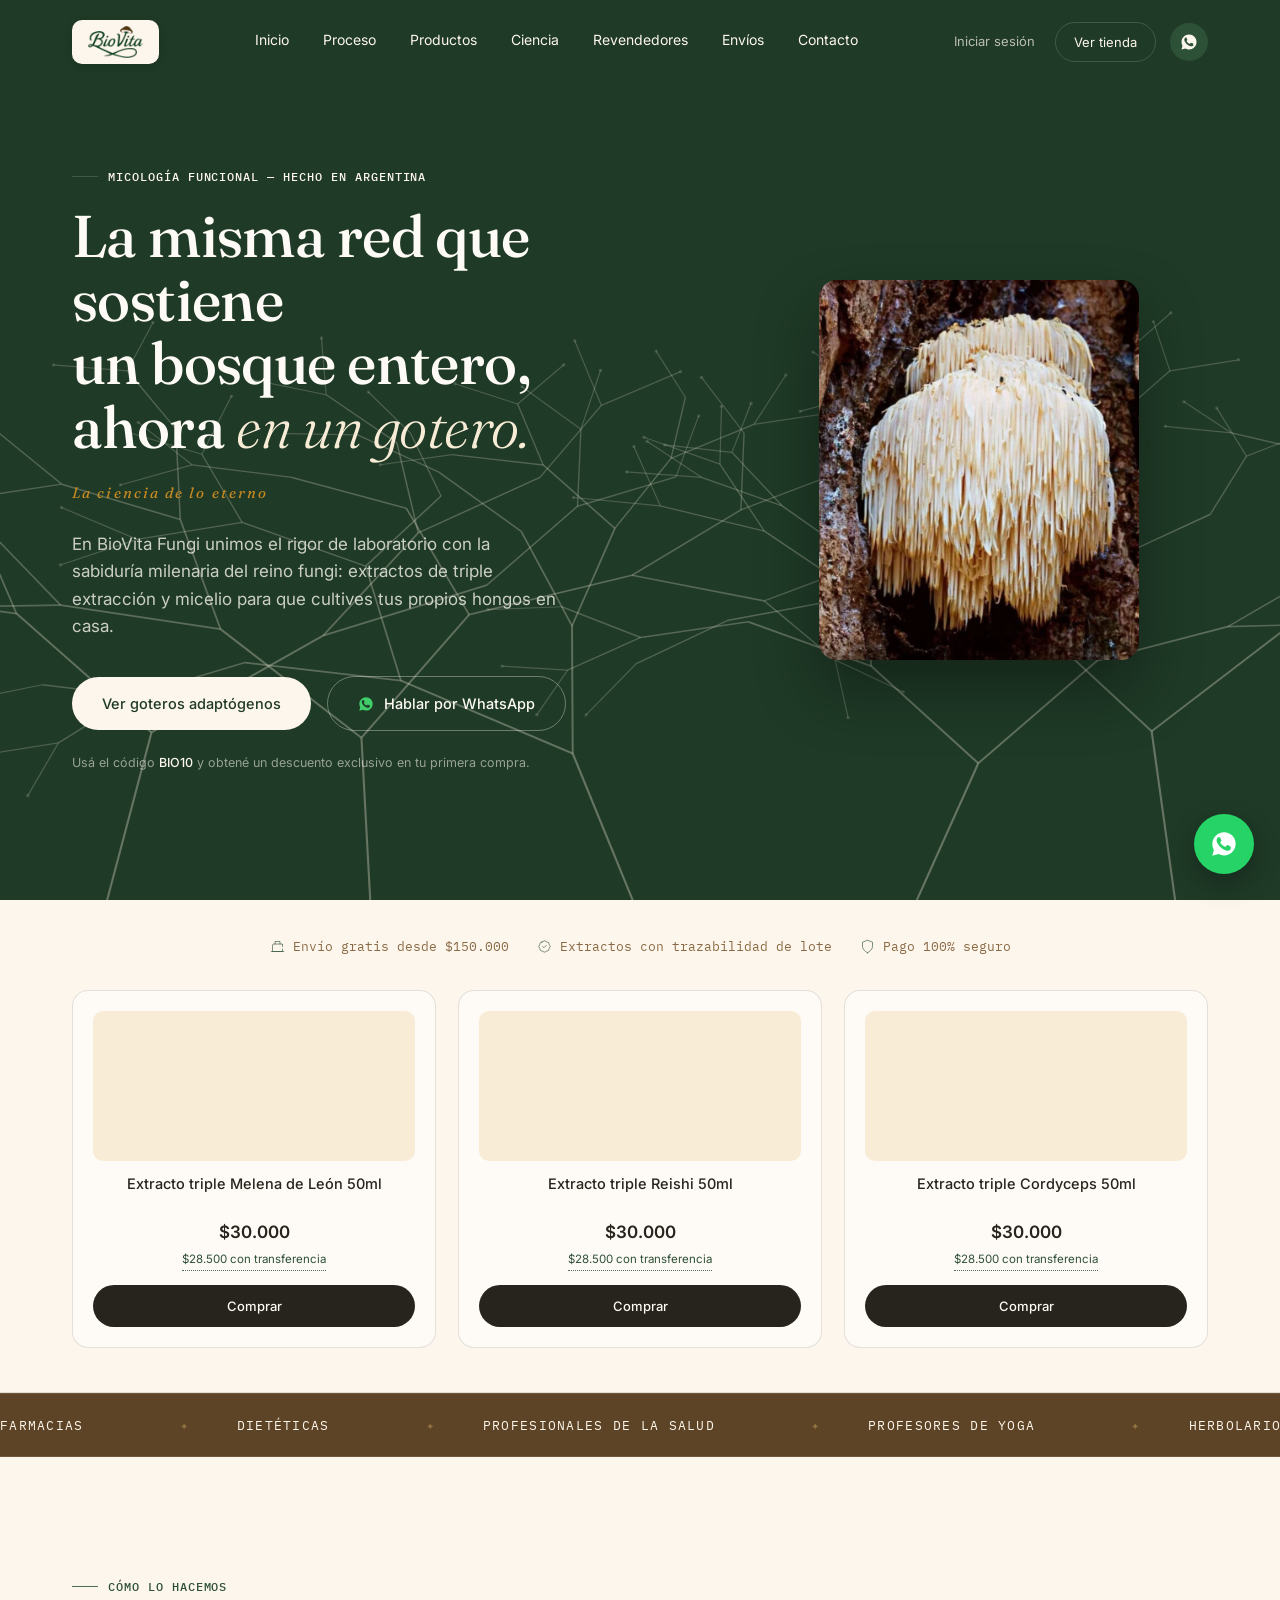
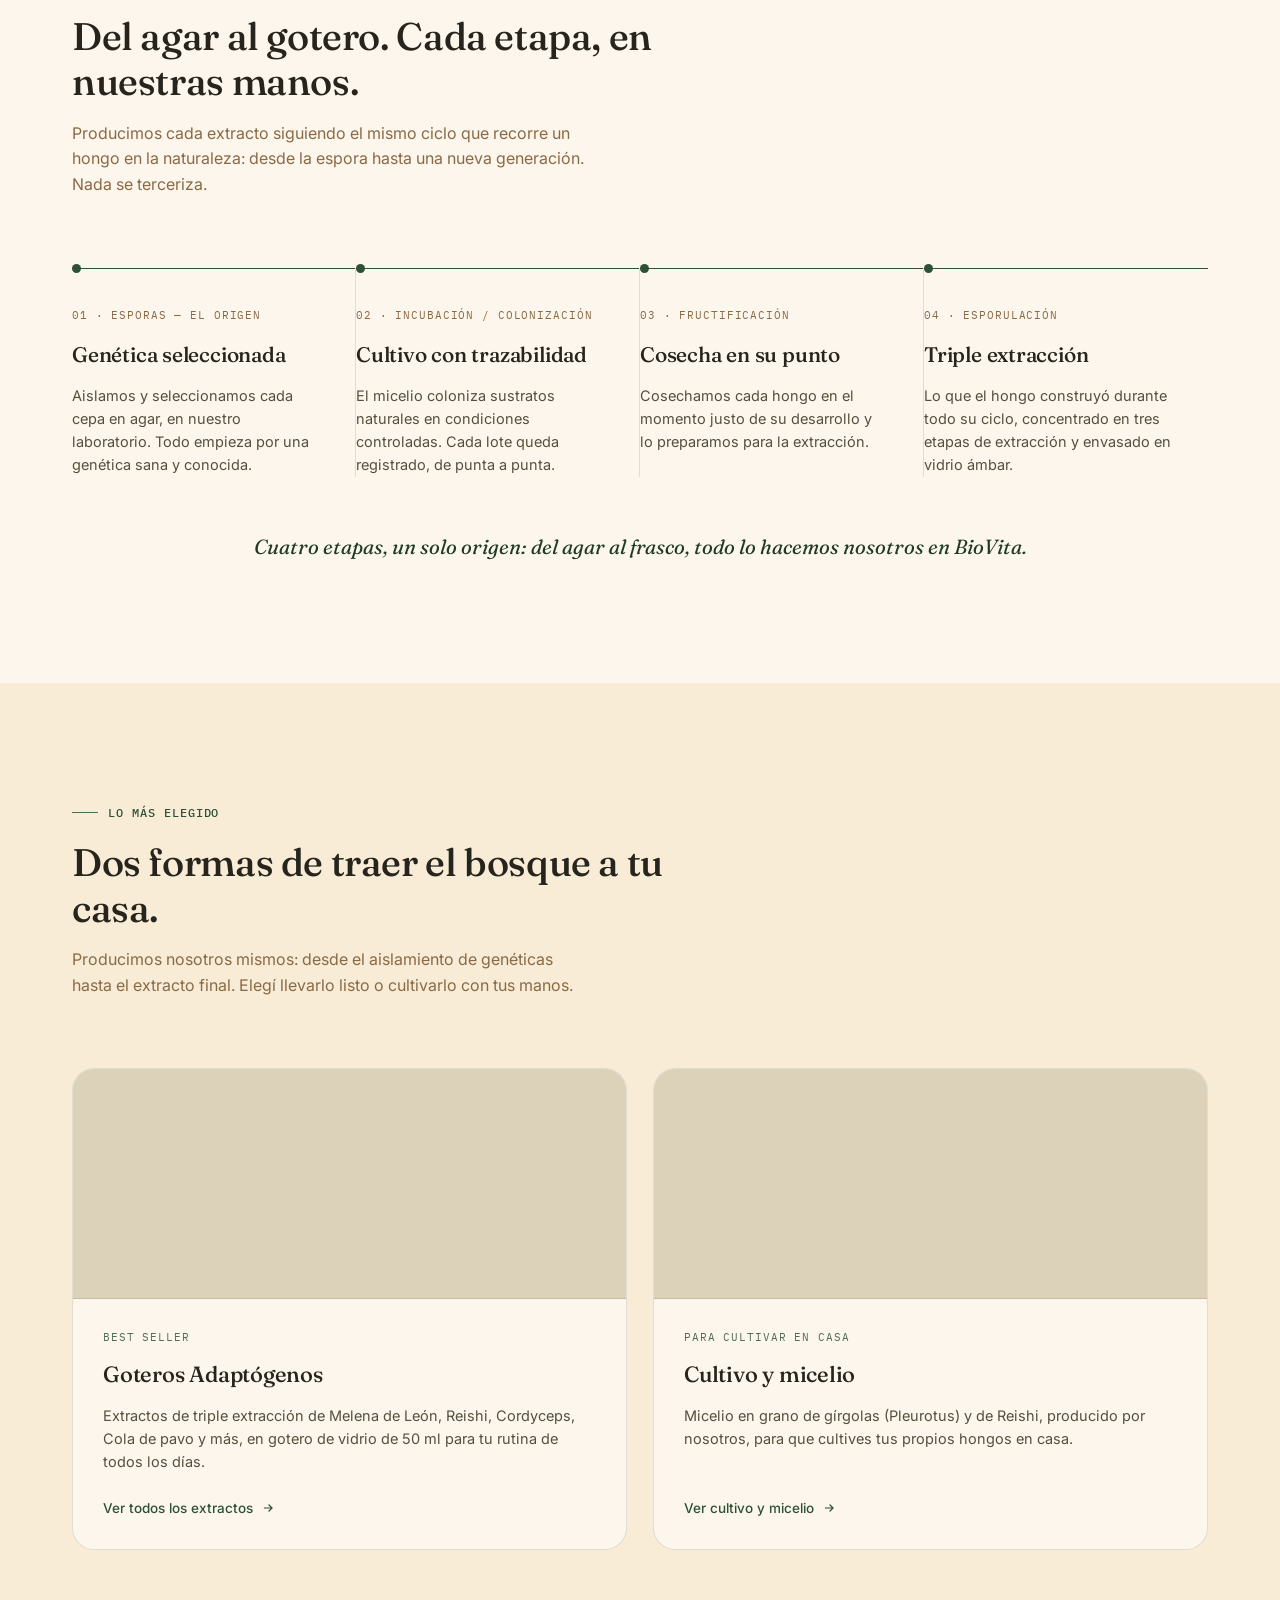
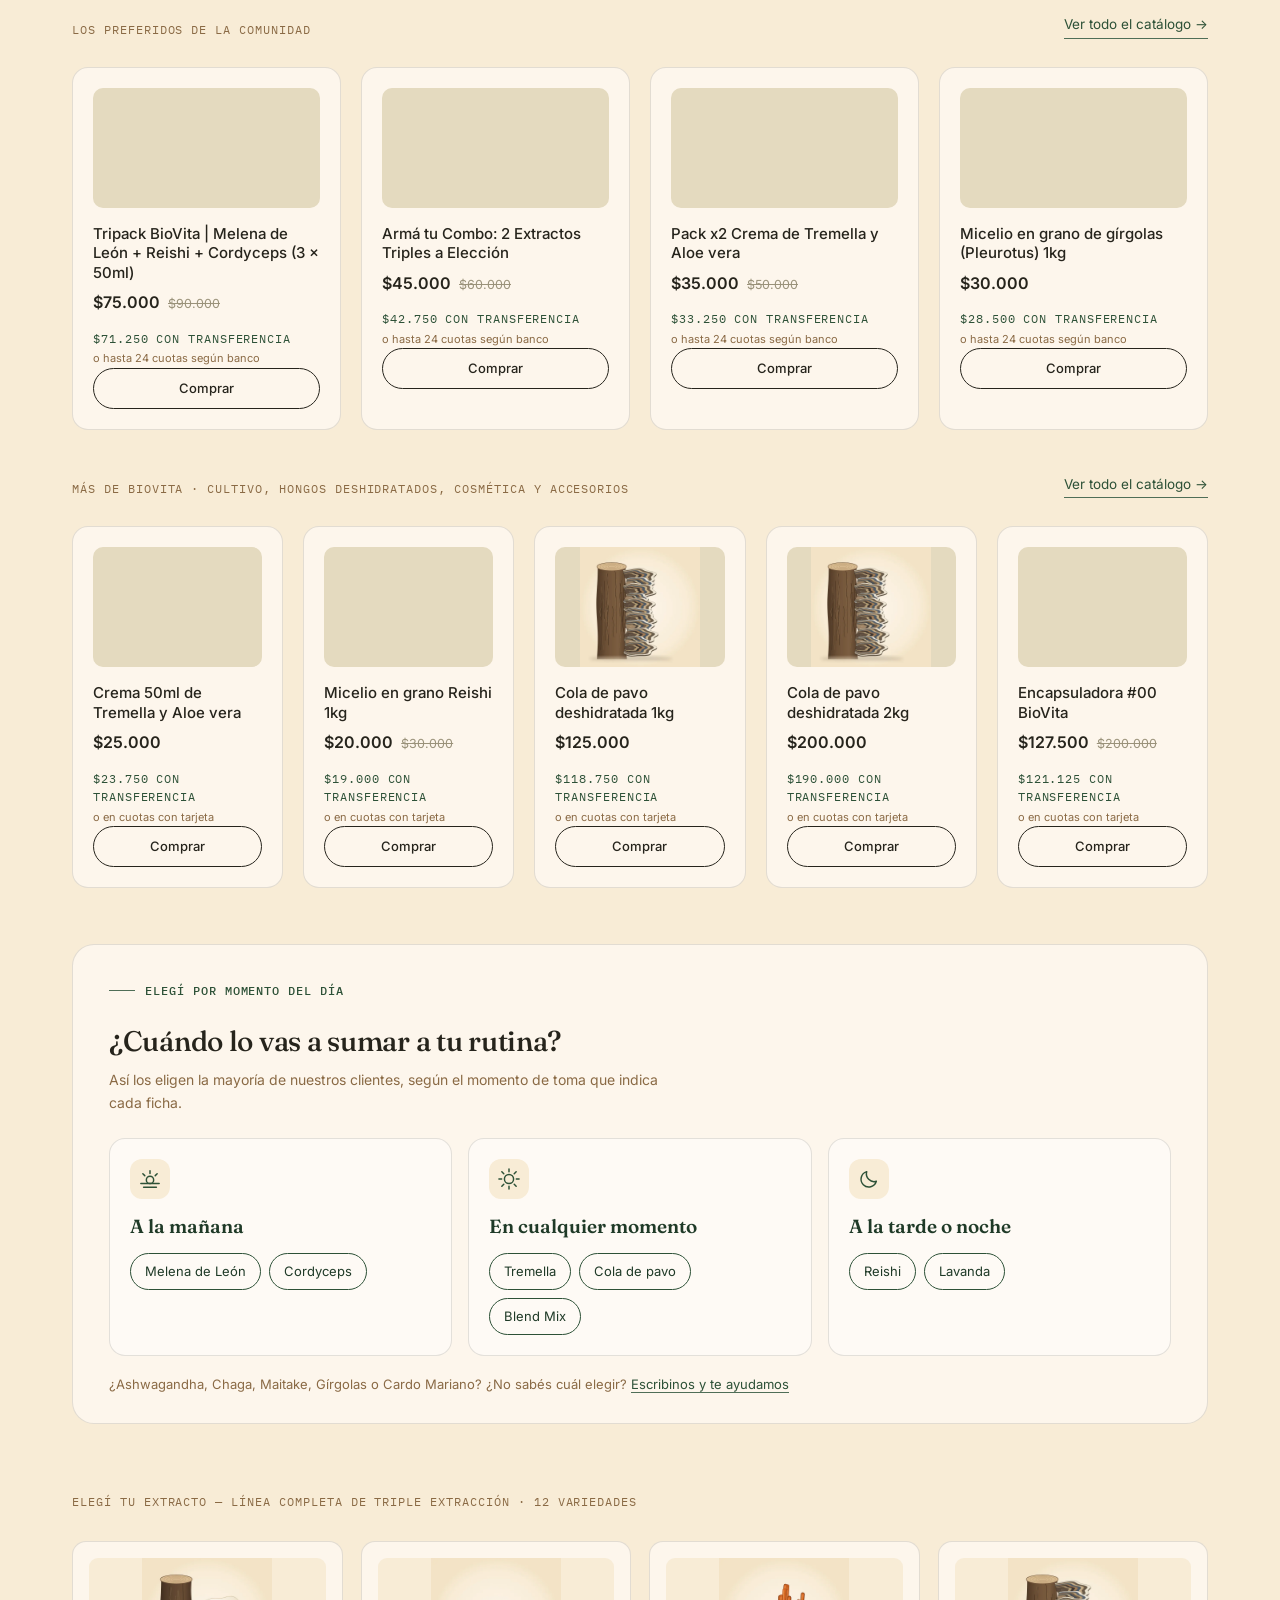
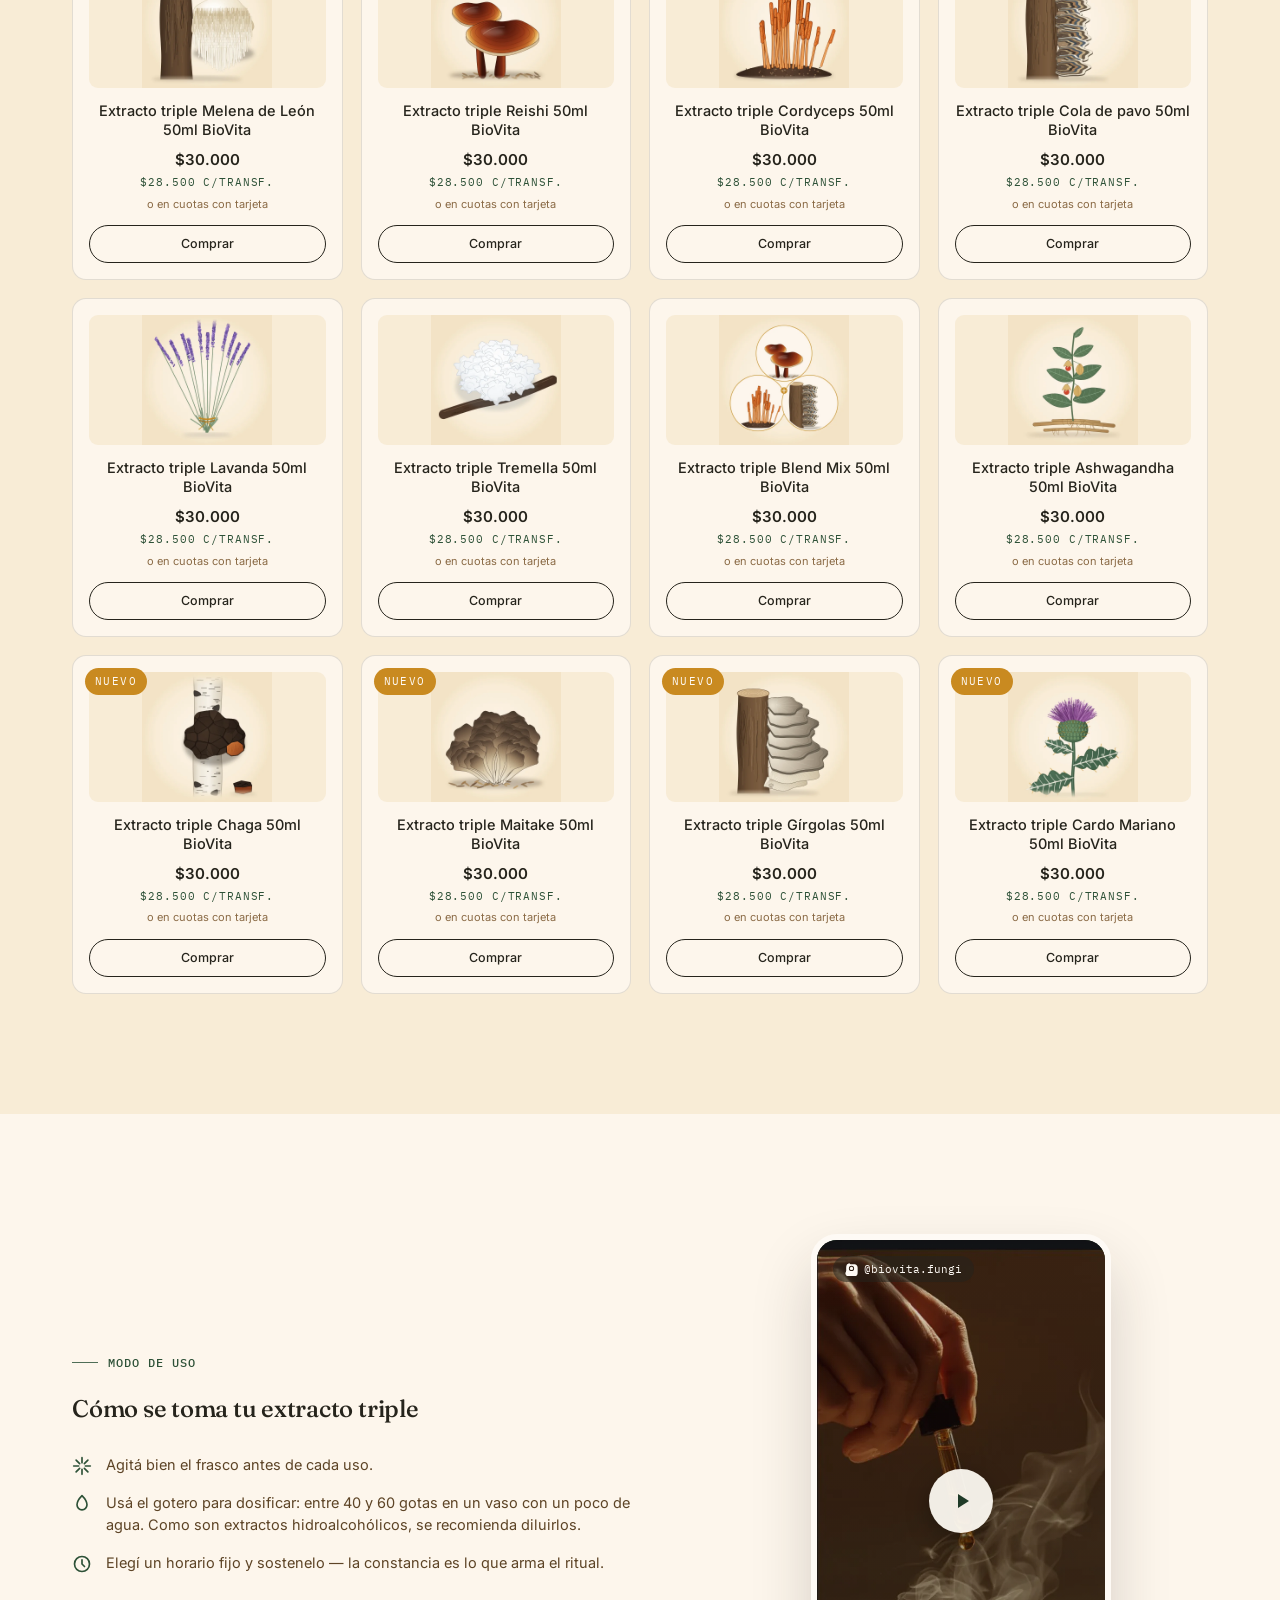
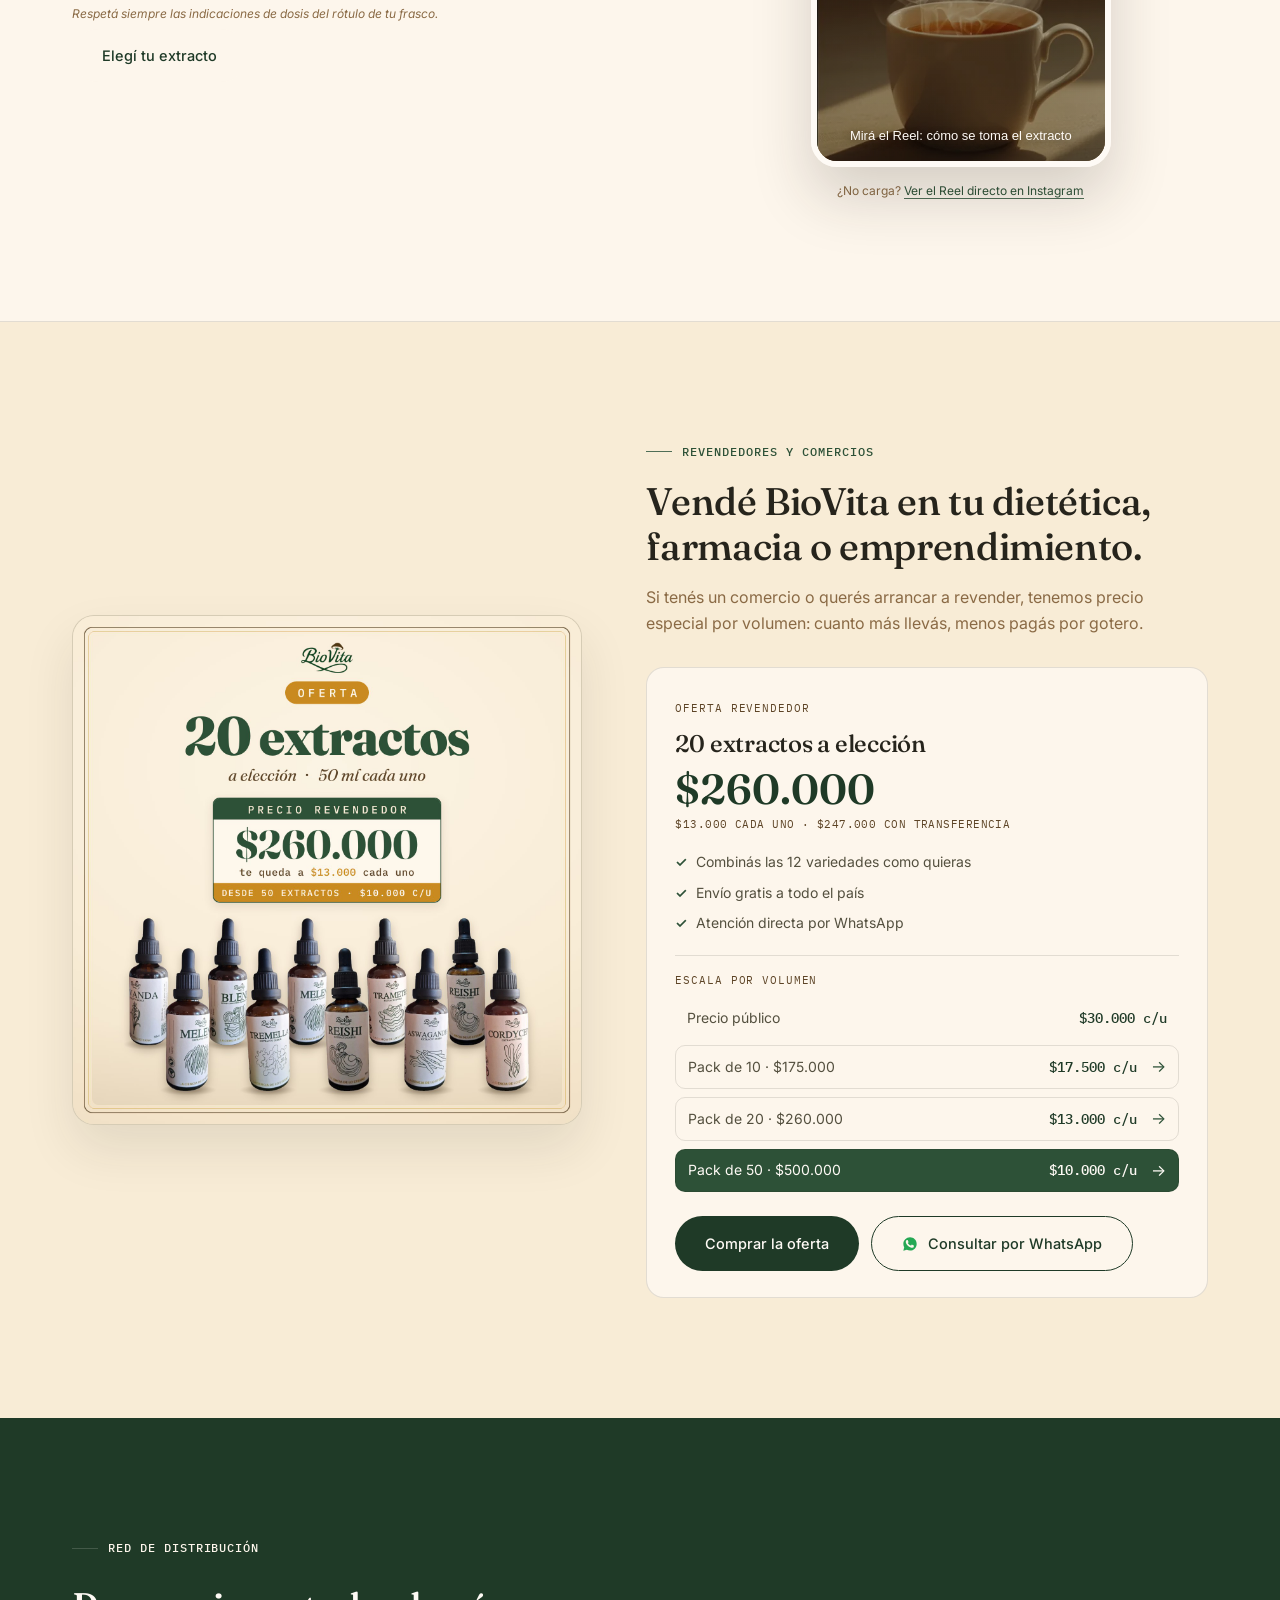
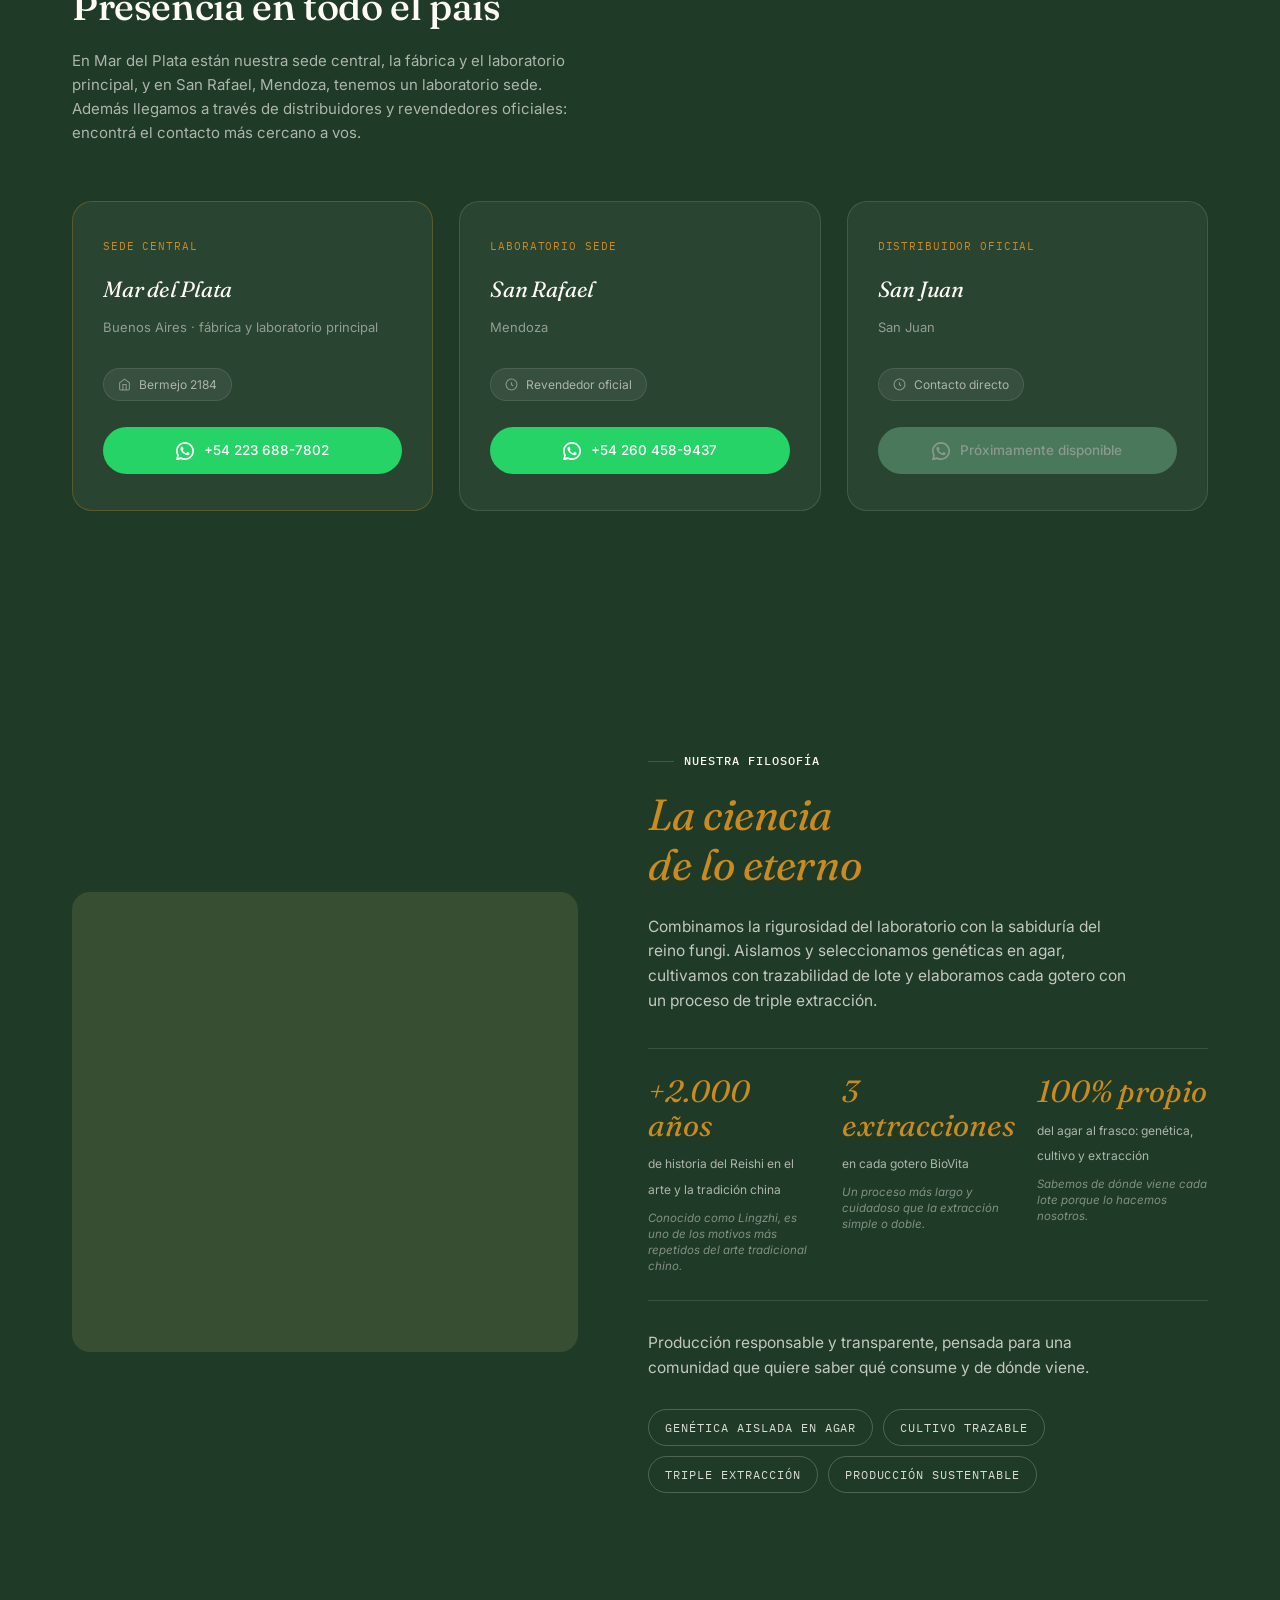
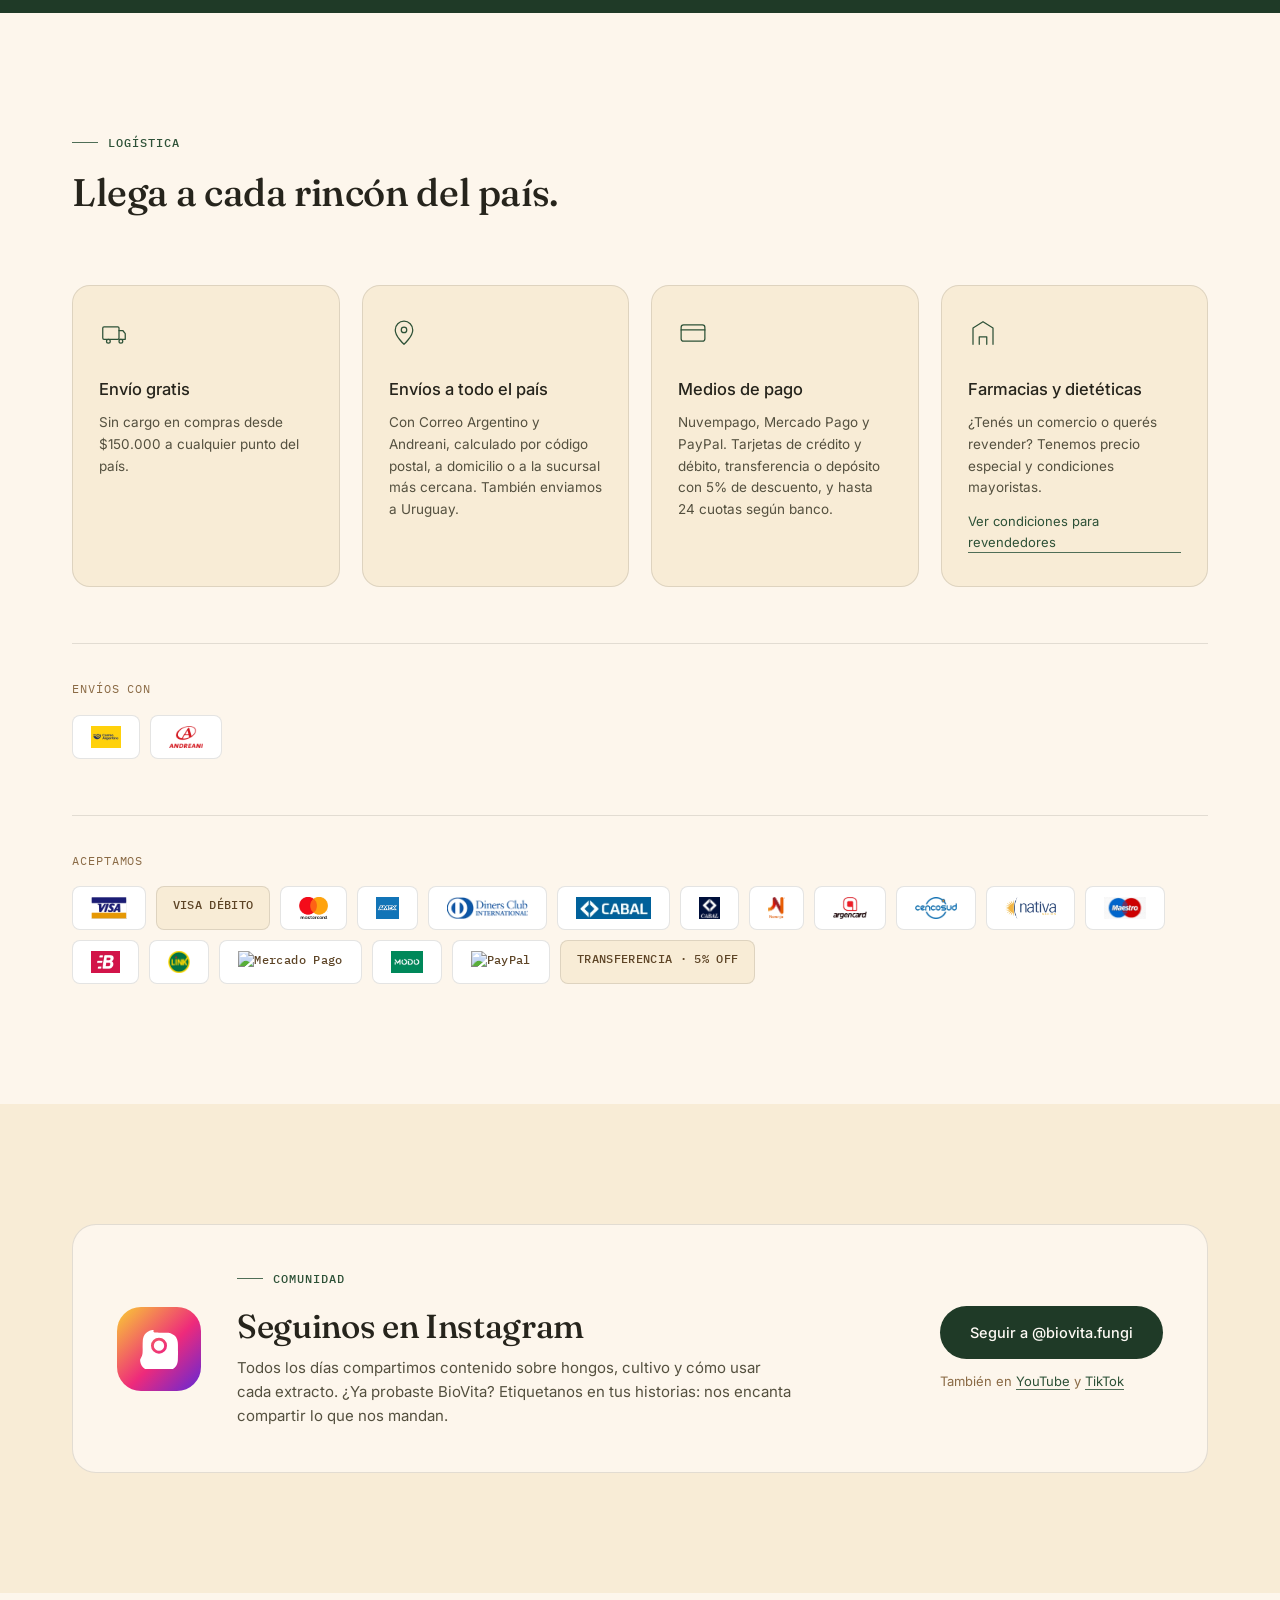
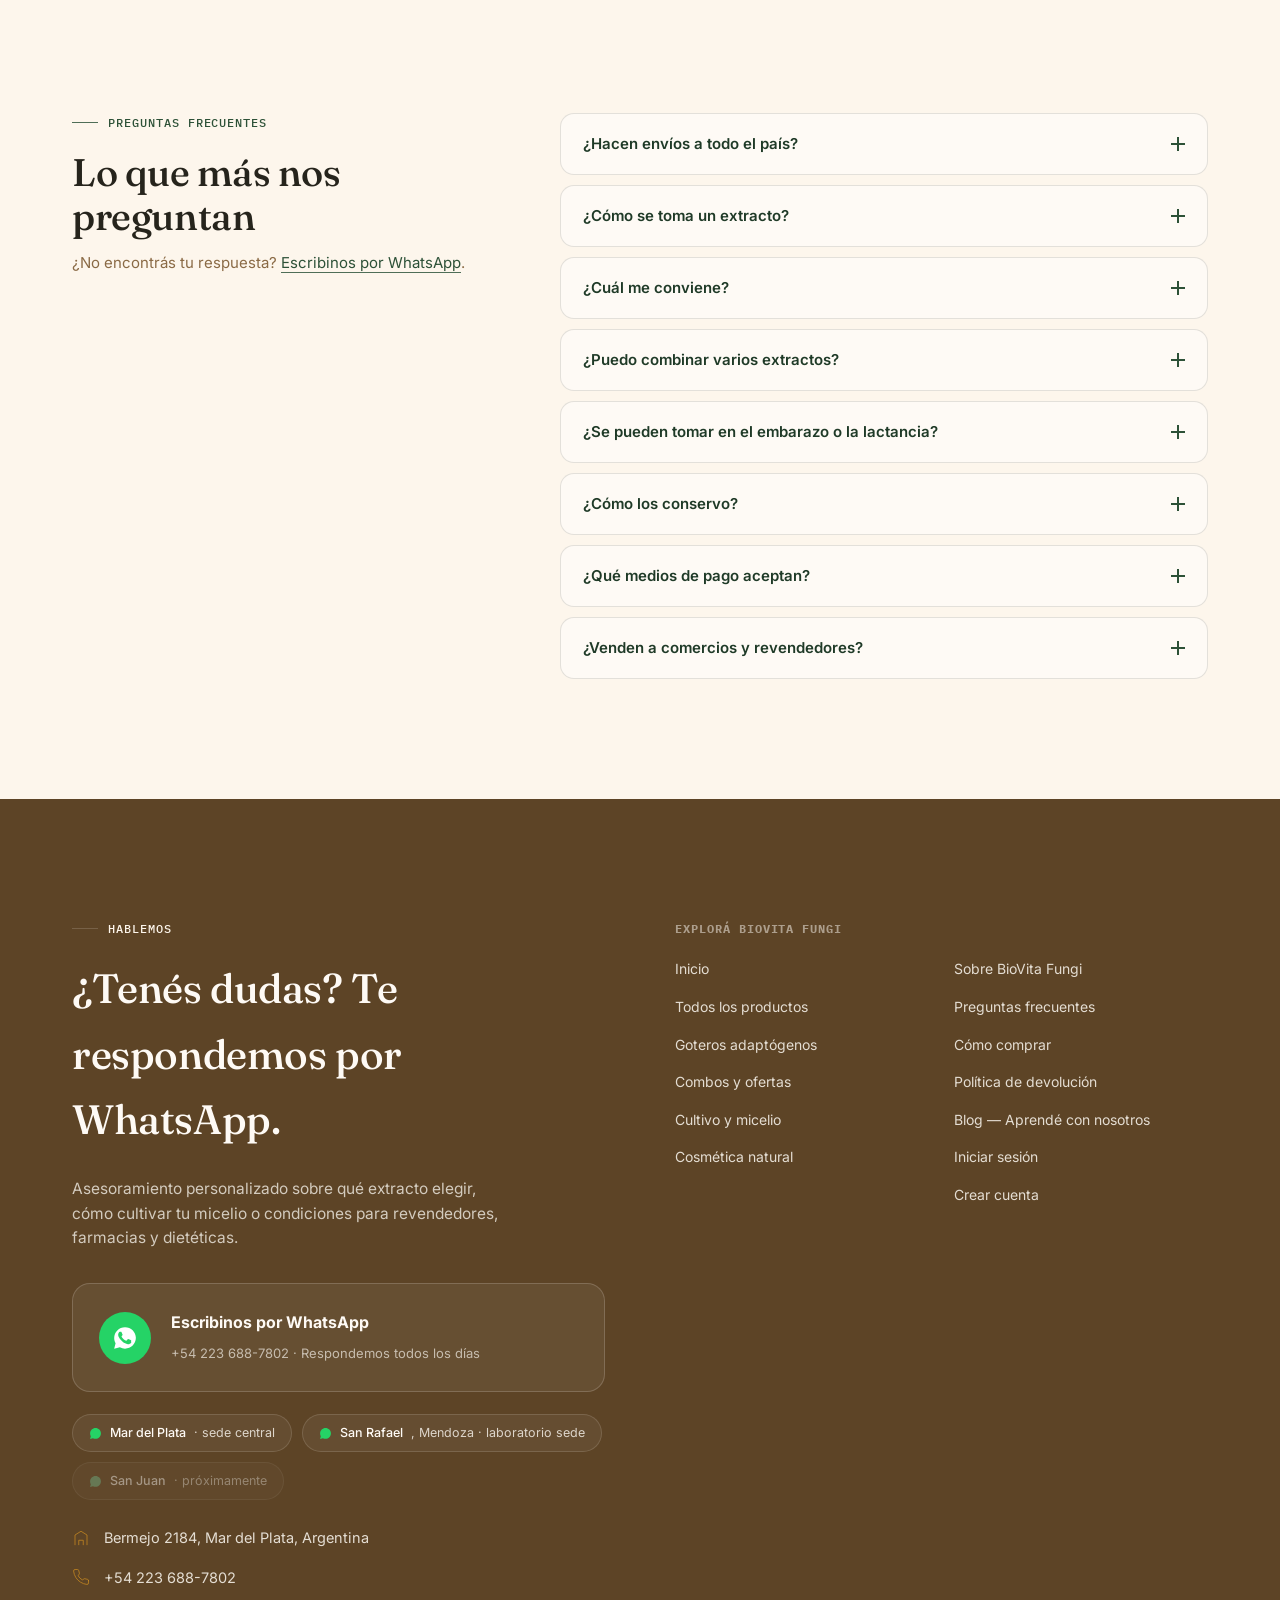
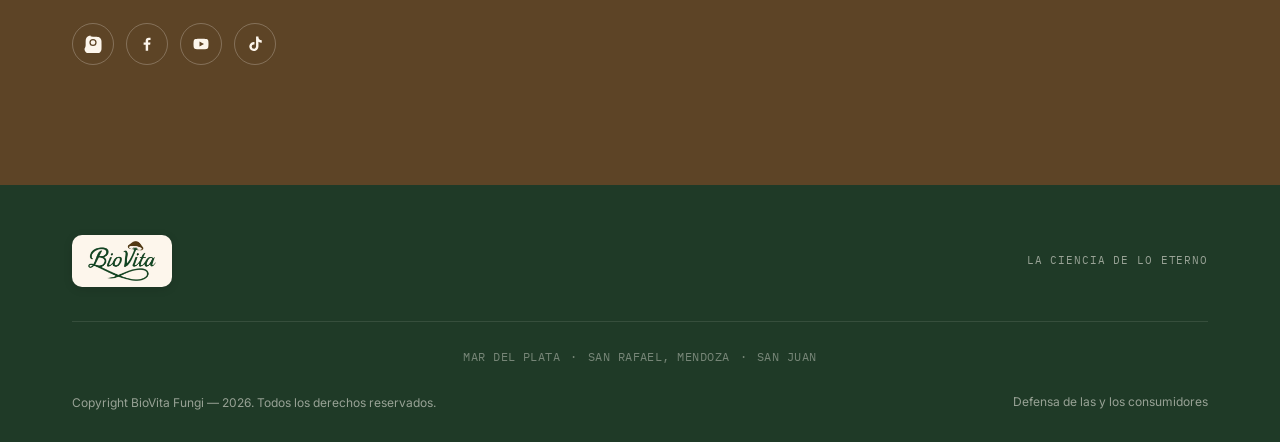
==== commit 34690e18: "FAQ y envíos: envío gratis desde $150.000, forma de toma (40-60 gotas diluidas) y combinación de ext" ====
--- a/index.html
+++ b/index.html
@@ -1,4 +1,4 @@
-<!-- VERSION: 2026-11-23-v10 — imágenes en /img, precios al 22/11/2026, triple extracción. Todos los links de compra deben ir a biovitafungi.mitiendanube.com (los /productos/ no existen en www.biovitafungi.com). -->
+<!-- VERSION: 2026-11-23-v11 — imágenes en /img, precios al 22/11/2026, triple extracción. Todos los links de compra deben ir a biovitafungi.mitiendanube.com (los /productos/ no existen en www.biovitafungi.com). -->
 <!DOCTYPE html>
 <html lang="es-AR">
 <head>
@@ -23,7 +23,7 @@
 <meta property="og:image:alt" content="Goteros de extractos BioVita Fungi">
 <meta name="twitter:card" content="summary_large_image">
 <link rel="preload" as="image" href="img/hero-melena-de-leon.webp">
-<script type="application/ld+json">{"@context": "https://schema.org", "@type": "FAQPage", "mainEntity": [{"@type": "Question", "name": "¿Hacen envíos a todo el país?", "acceptedAnswer": {"@type": "Answer", "text": "Sí, enviamos a toda la Argentina por Correo Argentino y Andreani. El envío es gratis en compras desde $50.000."}}, {"@type": "Question", "name": "¿Cómo se toma un extracto?", "acceptedAnswer": {"@type": "Answer", "text": "Agitá el frasco y usá el gotero: unas gotas debajo de la lengua o en agua, jugo, café o infusión. La cantidad cambia según el extracto y está indicada en el rótulo."}}, {"@type": "Question", "name": "¿Cuál me conviene?", "acceptedAnswer": {"@type": "Answer", "text": "Mirá la guía \"Elegí por momento del día\" o escribinos por WhatsApp y te ayudamos a elegir."}}, {"@type": "Question", "name": "¿Puedo combinar varios extractos?", "acceptedAnswer": {"@type": "Answer", "text": "Sí, muchos clientes combinan dos o tres. Respetá la porción indicada en el rótulo de cada uno y, ante cualquier duda, consultá a tu médico."}}, {"@type": "Question", "name": "¿Se pueden tomar en el embarazo o la lactancia?", "acceptedAnswer": {"@type": "Answer", "text": "No los recomendamos en embarazo, lactancia ni para niños. Ante cualquier duda, consultá a tu médico."}}, {"@type": "Question", "name": "¿Cómo los conservo?", "acceptedAnswer": {"@type": "Answer", "text": "Guardalos bien cerrados, en un lugar fresco y lejos de la luz directa del sol."}}, {"@type": "Question", "name": "¿Qué medios de pago aceptan?", "acceptedAnswer": {"@type": "Answer", "text": "Nuvempago, Mercado Pago y PayPal. Tarjetas de crédito y débito, hasta 24 cuotas según banco, y transferencia o depósito con 5% de descuento."}}, {"@type": "Question", "name": "¿Venden a comercios y revendedores?", "acceptedAnswer": {"@type": "Answer", "text": "Sí. Con el pack de 10 pagás $17.500 cada uno, con el de 20, $13.000, y con el de 50, $10.000. Los packs están en la tienda, o escribinos por WhatsApp para armar tu pedido."}}]}</script>
+<script type="application/ld+json">{"@context": "https://schema.org", "@type": "FAQPage", "mainEntity": [{"@type": "Question", "name": "¿Hacen envíos a todo el país?", "acceptedAnswer": {"@type": "Answer", "text": "Sí, enviamos a toda la Argentina por Correo Argentino y Andreani. El envío es gratis en compras desde $150.000."}}, {"@type": "Question", "name": "¿Cómo se toma un extracto?", "acceptedAnswer": {"@type": "Answer", "text": "Agitá bien el frasco y poné entre 40 y 60 gotas en un vaso con un poco de agua. Como son extractos hidroalcohólicos, se recomienda diluirlos. Respetá siempre la porción indicada en el rótulo."}}, {"@type": "Question", "name": "¿Cuál me conviene?", "acceptedAnswer": {"@type": "Answer", "text": "Mirá la guía \"Elegí por momento del día\" o escribinos por WhatsApp y te ayudamos a elegir."}}, {"@type": "Question", "name": "¿Puedo combinar varios extractos?", "acceptedAnswer": {"@type": "Answer", "text": "Sí. Muchos de nuestros clientes combinan varios extractos, y hay quienes toman toda la línea. Nos cuentan que los sumaron sin problema a su rutina diaria. Respetá la porción indicada en el rótulo de cada uno y, ante cualquier duda, consultá a tu médico."}}, {"@type": "Question", "name": "¿Se pueden tomar en el embarazo o la lactancia?", "acceptedAnswer": {"@type": "Answer", "text": "No los recomendamos en embarazo, lactancia ni para niños. Ante cualquier duda, consultá a tu médico."}}, {"@type": "Question", "name": "¿Cómo los conservo?", "acceptedAnswer": {"@type": "Answer", "text": "Guardalos bien cerrados, en un lugar fresco y lejos de la luz directa del sol."}}, {"@type": "Question", "name": "¿Qué medios de pago aceptan?", "acceptedAnswer": {"@type": "Answer", "text": "Nuvempago, Mercado Pago y PayPal. Tarjetas de crédito y débito, hasta 24 cuotas según banco, y transferencia o depósito con 5% de descuento."}}, {"@type": "Question", "name": "¿Venden a comercios y revendedores?", "acceptedAnswer": {"@type": "Answer", "text": "Sí. Con el pack de 10 pagás $17.500 cada uno, con el de 20, $13.000, y con el de 50, $10.000. Los packs están en la tienda, o escribinos por WhatsApp para armar tu pedido."}}]}</script>
 <script type="application/ld+json">{"@context": "https://schema.org", "@type": "Store", "name": "BioVita Fungi", "slogan": "La ciencia de lo eterno", "description": "Extractos de triple extracción de Melena de León, Reishi, Cordyceps y más, micelio para cultivar en casa y cosmética natural. Hecho en Mar del Plata, envíos a todo el país.", "url": "https://www.biovitafungi.com/", "logo": "https://www.biovitafungi.com/img/apple-touch-icon.png", "image": "https://www.biovitafungi.com/img/og-biovita.jpg", "telephone": "+54 9 223 688-7802", "address": {"@type": "PostalAddress", "streetAddress": "Bermejo 2184", "addressLocality": "Mar del Plata", "addressRegion": "Buenos Aires", "addressCountry": "AR"}, "areaServed": "AR", "sameAs": ["https://www.instagram.com/biovita.fungi/", "https://www.facebook.com/BiovitaFungi", "https://www.youtube.com/@BioVitaFungi", "https://www.tiktok.com/@biovitafungi", "https://biovitafungi.mitiendanube.com/"]}</script>
 <link rel="preconnect" href="https://fonts.googleapis.com">
 <link rel="preconnect" href="https://fonts.gstatic.com" crossorigin>
@@ -816,7 +816,7 @@
 <section id="destacados">
   <div class="wrap">
     <div class="trust-strip reveal">
-      <span><svg viewBox="0 0 24 24" fill="none" stroke-linecap="round" stroke-linejoin="round"><path d="M20 12V8H6a2 2 0 0 0-2 2v10h16v-4M2 20h20"/><path d="M16 8V4H8v4"/></svg> Envío gratis desde $50.000</span>
+      <span><svg viewBox="0 0 24 24" fill="none" stroke-linecap="round" stroke-linejoin="round"><path d="M20 12V8H6a2 2 0 0 0-2 2v10h16v-4M2 20h20"/><path d="M16 8V4H8v4"/></svg> Envío gratis desde $150.000</span>
       <span><svg viewBox="0 0 24 24" fill="none" stroke-linecap="round" stroke-linejoin="round"><path d="M9 12l2 2 4-4M7.835 4.697a3.42 3.42 0 001.946-.806 3.42 3.42 0 014.438 0 3.42 3.42 0 001.946.806 3.42 3.42 0 013.138 3.138 3.42 3.42 0 00.806 1.946 3.42 3.42 0 010 4.438 3.42 3.42 0 00-.806 1.946 3.42 3.42 0 01-3.138 3.138 3.42 3.42 0 00-1.946.806 3.42 3.42 0 01-4.438 0 3.42 3.42 0 00-1.946-.806 3.42 3.42 0 01-3.138-3.138 3.42 3.42 0 00-.806-1.946 3.42 3.42 0 010-4.438 3.42 3.42 0 00.806-1.946 3.42 3.42 0 013.138-3.138z"/></svg> Extractos con trazabilidad de lote</span>
       <span><svg viewBox="0 0 24 24" fill="none" stroke-linecap="round" stroke-linejoin="round"><path d="M12 22s8-4 8-10V5l-8-3-8 3v7c0 6 8 10 8 10z"/></svg> Pago 100% seguro</span>
     </div>
@@ -1164,7 +1164,7 @@
         </li>
         <li>
           <svg viewBox="0 0 24 24" fill="none" stroke-linecap="round" stroke-linejoin="round" stroke-width="2"><path d="M12 2C8 6 6 9 6 13a6 6 0 0012 0c0-4-2-7-6-11z"/></svg>
-          <span>Usá el gotero para dosificar: unas gotas de forma sublingual (30-60 segundos bajo la lengua) o directo en tu café, té o agua.</span>
+          <span>Usá el gotero para dosificar: entre 40 y 60 gotas en un vaso con un poco de agua. Como son extractos hidroalcohólicos, se recomienda diluirlos.</span>
         </li>
         <li>
           <svg viewBox="0 0 24 24" fill="none" stroke-linecap="round" stroke-linejoin="round" stroke-width="2"><circle cx="12" cy="12" r="9"/><path d="M12 7v5l3 3"/></svg>
@@ -1359,7 +1359,7 @@
       <div class="ship-card reveal">
         <svg viewBox="0 0 24 24" fill="none" stroke-linecap="round" stroke-linejoin="round"><rect x="3" y="7" width="13" height="10" rx="1"/><path d="M16 10h3l2 2.5V17h-5"/><circle cx="7.5" cy="18.5" r="1.5"/><circle cx="17.5" cy="18.5" r="1.5"/></svg>
         <h4>Envío gratis</h4>
-        <p>Sin cargo en compras desde $50.000 a cualquier punto del país.</p>
+        <p>Sin cargo en compras desde $150.000 a cualquier punto del país.</p>
       </div>
       <div class="ship-card reveal">
         <svg viewBox="0 0 24 24" fill="none" stroke-linecap="round" stroke-linejoin="round"><path d="M12 21s7-6.3 7-11.5A7 7 0 0 0 5 9.5C5 14.7 12 21 12 21z"/><circle cx="12" cy="9.5" r="2.2"/></svg>
@@ -1436,11 +1436,11 @@
     <div class="faq-list reveal">
       <details class="faq-item">
         <summary>¿Hacen envíos a todo el país?<span class="faq-plus" aria-hidden="true"></span></summary>
-        <p>Sí, enviamos a toda la Argentina por Correo Argentino y Andreani. El envío es gratis en compras desde $50.000.</p>
+        <p>Sí, enviamos a toda la Argentina por Correo Argentino y Andreani. El envío es gratis en compras desde $150.000.</p>
       </details>
       <details class="faq-item">
         <summary>¿Cómo se toma un extracto?<span class="faq-plus" aria-hidden="true"></span></summary>
-        <p>Agitá el frasco y usá el gotero: unas gotas debajo de la lengua o en agua, jugo, café o infusión. La cantidad cambia según el extracto y está indicada en el rótulo.</p>
+        <p>Agitá bien el frasco y poné entre 40 y 60 gotas en un vaso con un poco de agua. Como son extractos hidroalcohólicos, se recomienda diluirlos. Respetá siempre la porción indicada en el rótulo.</p>
       </details>
       <details class="faq-item">
         <summary>¿Cuál me conviene?<span class="faq-plus" aria-hidden="true"></span></summary>
@@ -1448,7 +1448,7 @@
       </details>
       <details class="faq-item">
         <summary>¿Puedo combinar varios extractos?<span class="faq-plus" aria-hidden="true"></span></summary>
-        <p>Sí, muchos clientes combinan dos o tres. Respetá la porción indicada en el rótulo de cada uno y, ante cualquier duda, consultá a tu médico.</p>
+        <p>Sí. Muchos de nuestros clientes combinan varios extractos, y hay quienes toman toda la línea. Nos cuentan que los sumaron sin problema a su rutina diaria. Respetá la porción indicada en el rótulo de cada uno y, ante cualquier duda, consultá a tu médico.</p>
       </details>
       <details class="faq-item">
         <summary>¿Se pueden tomar en el embarazo o la lactancia?<span class="faq-plus" aria-hidden="true"></span></summary>
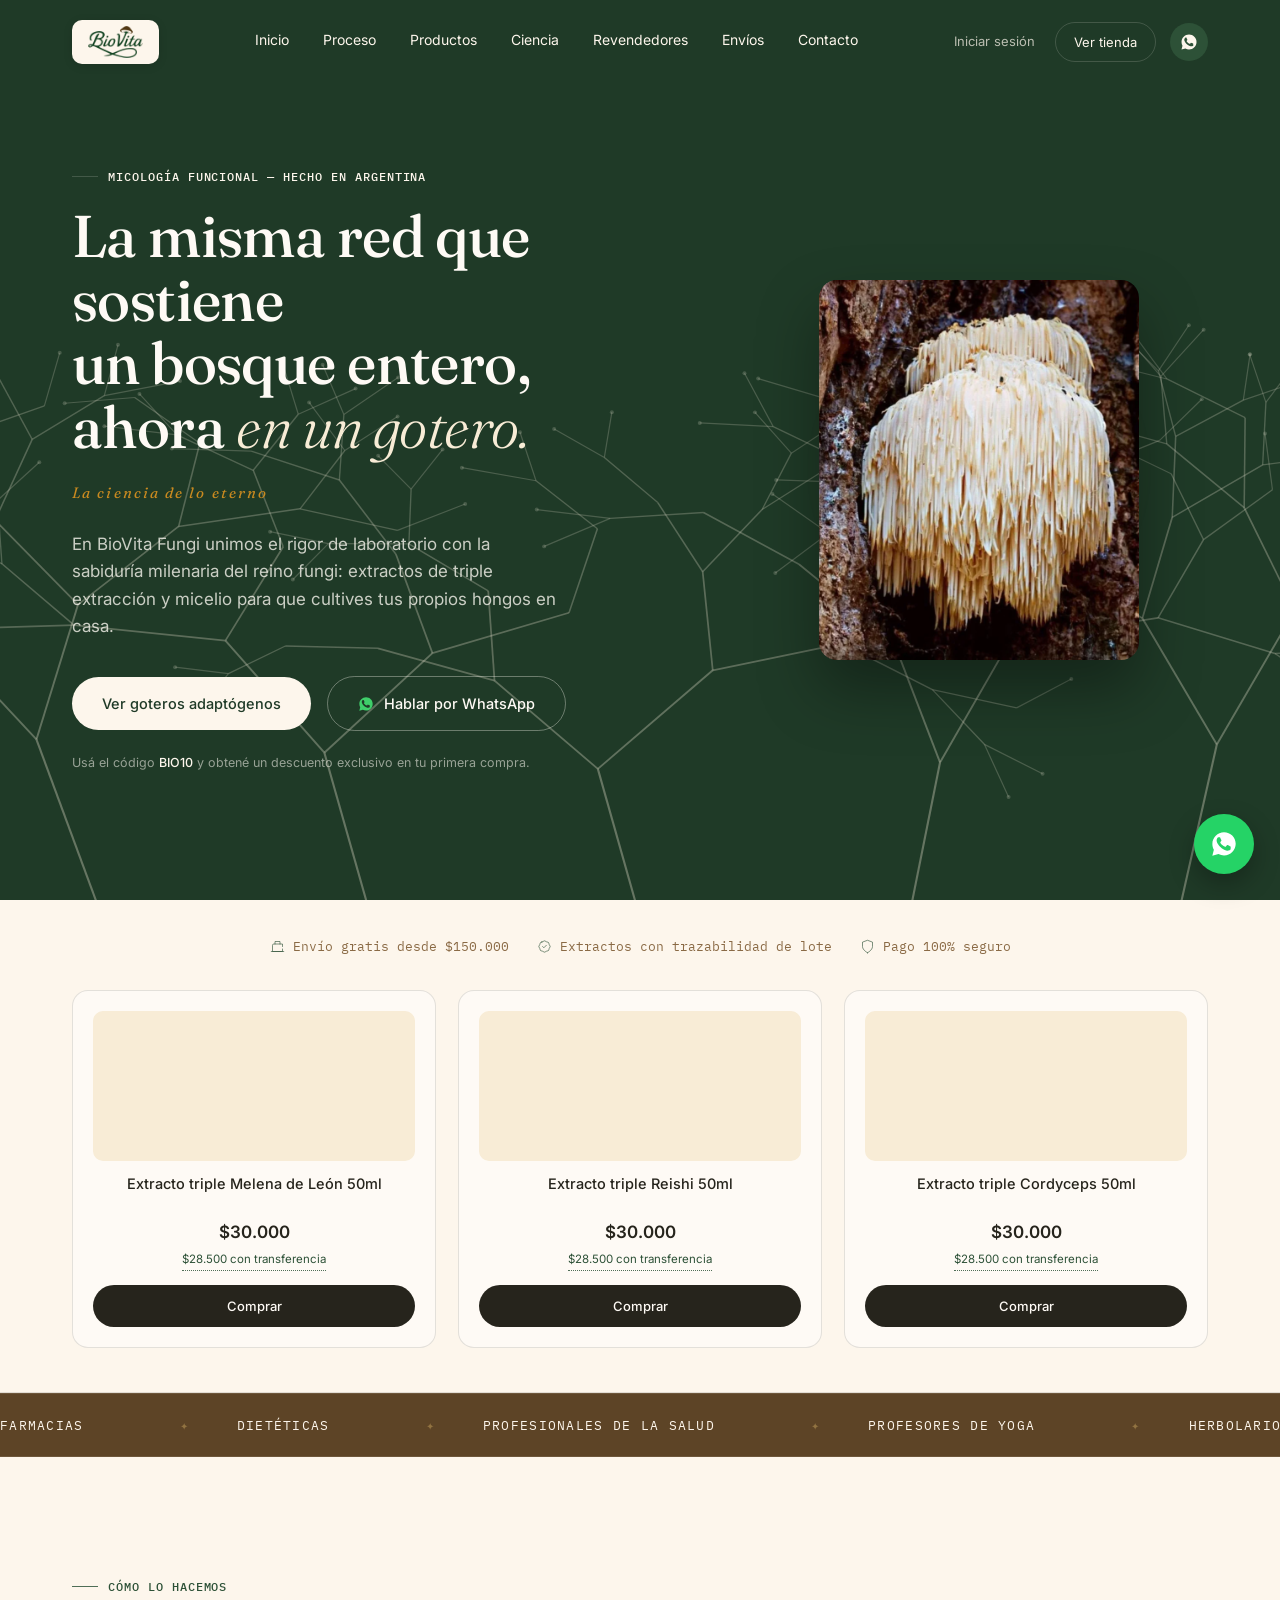
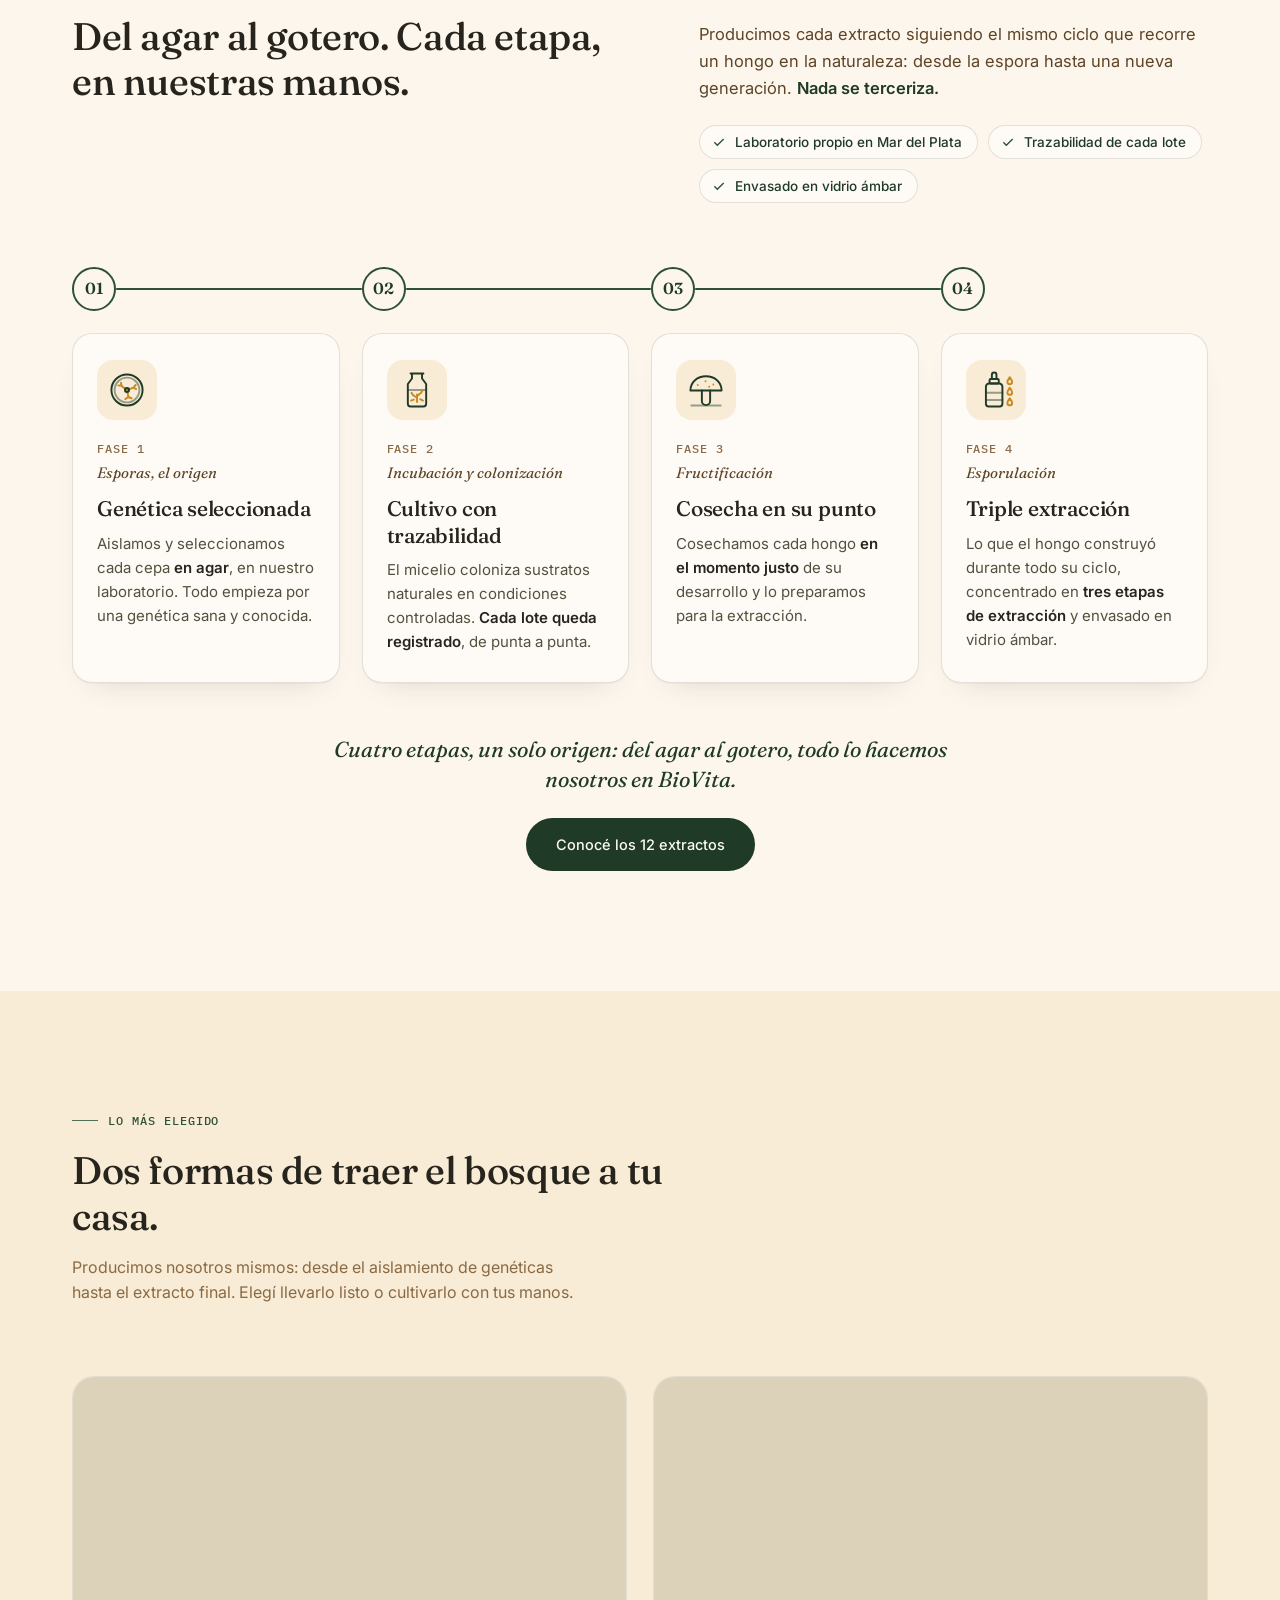
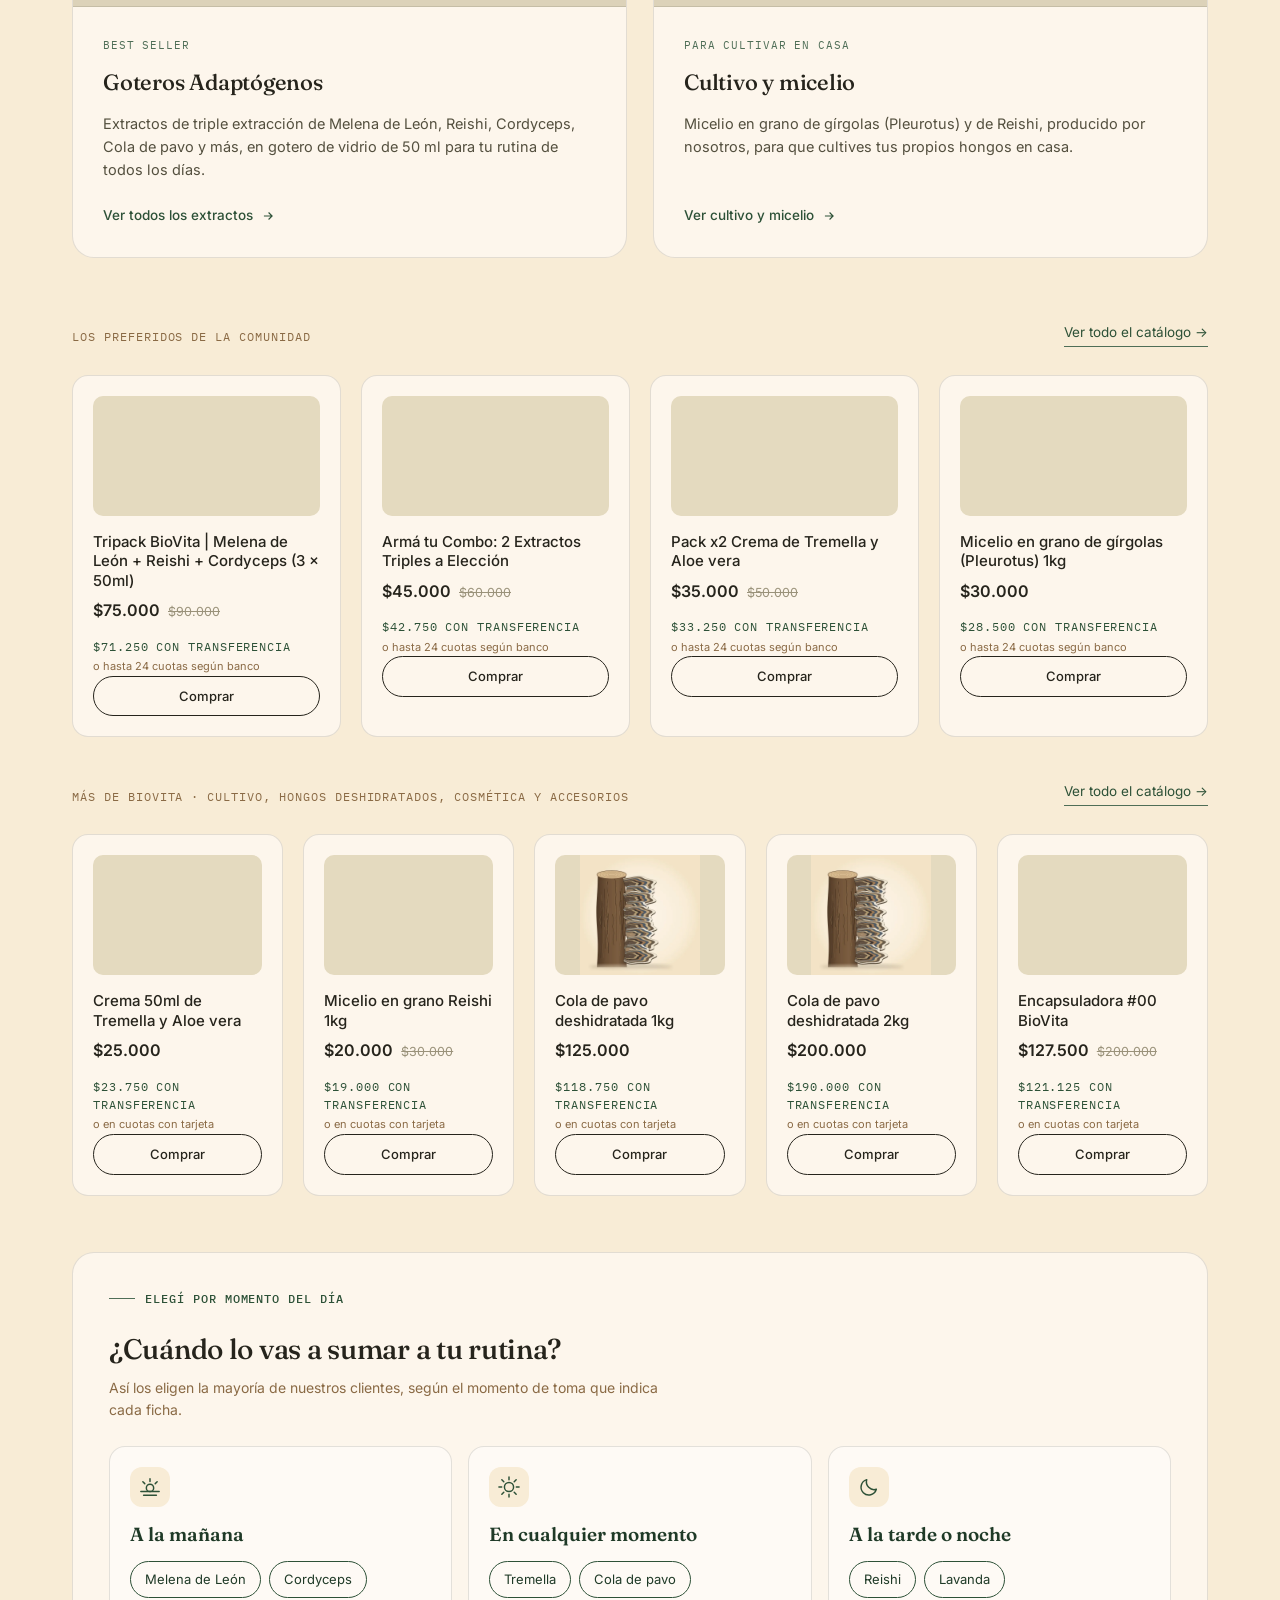
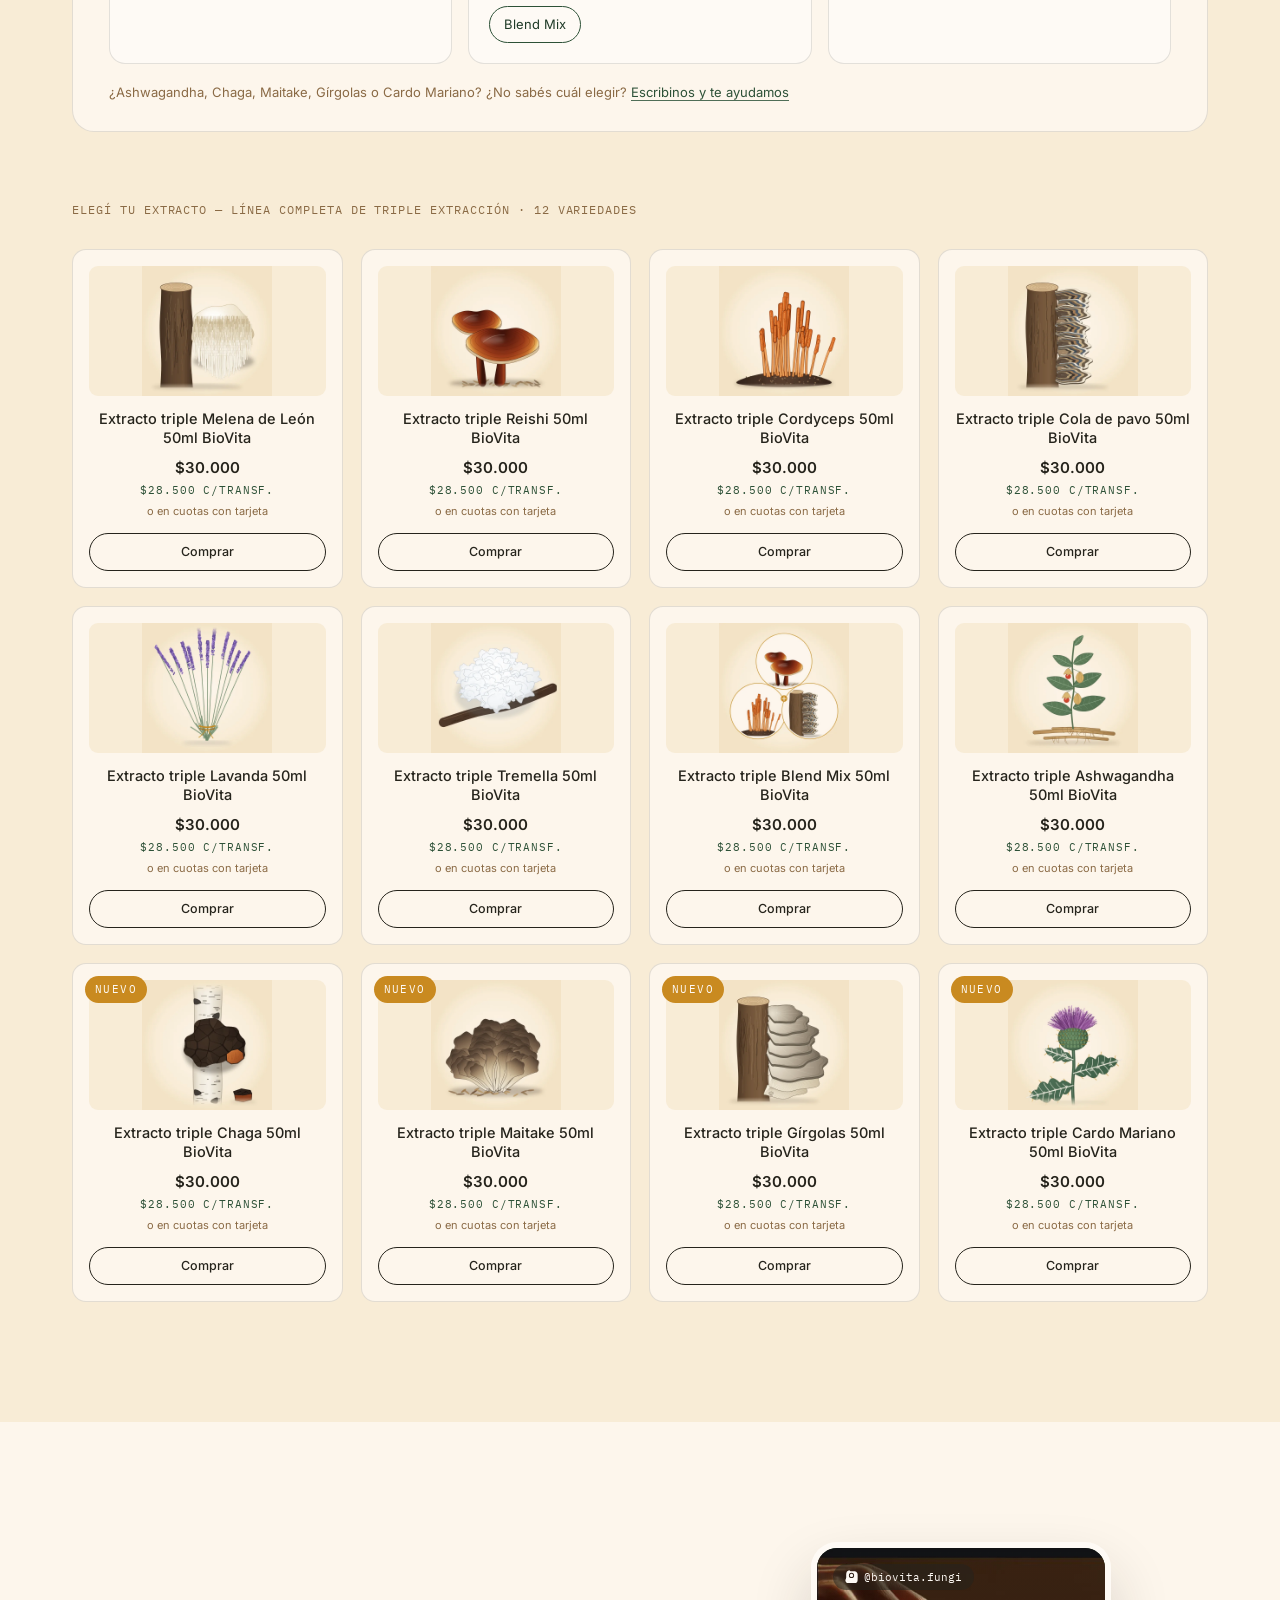
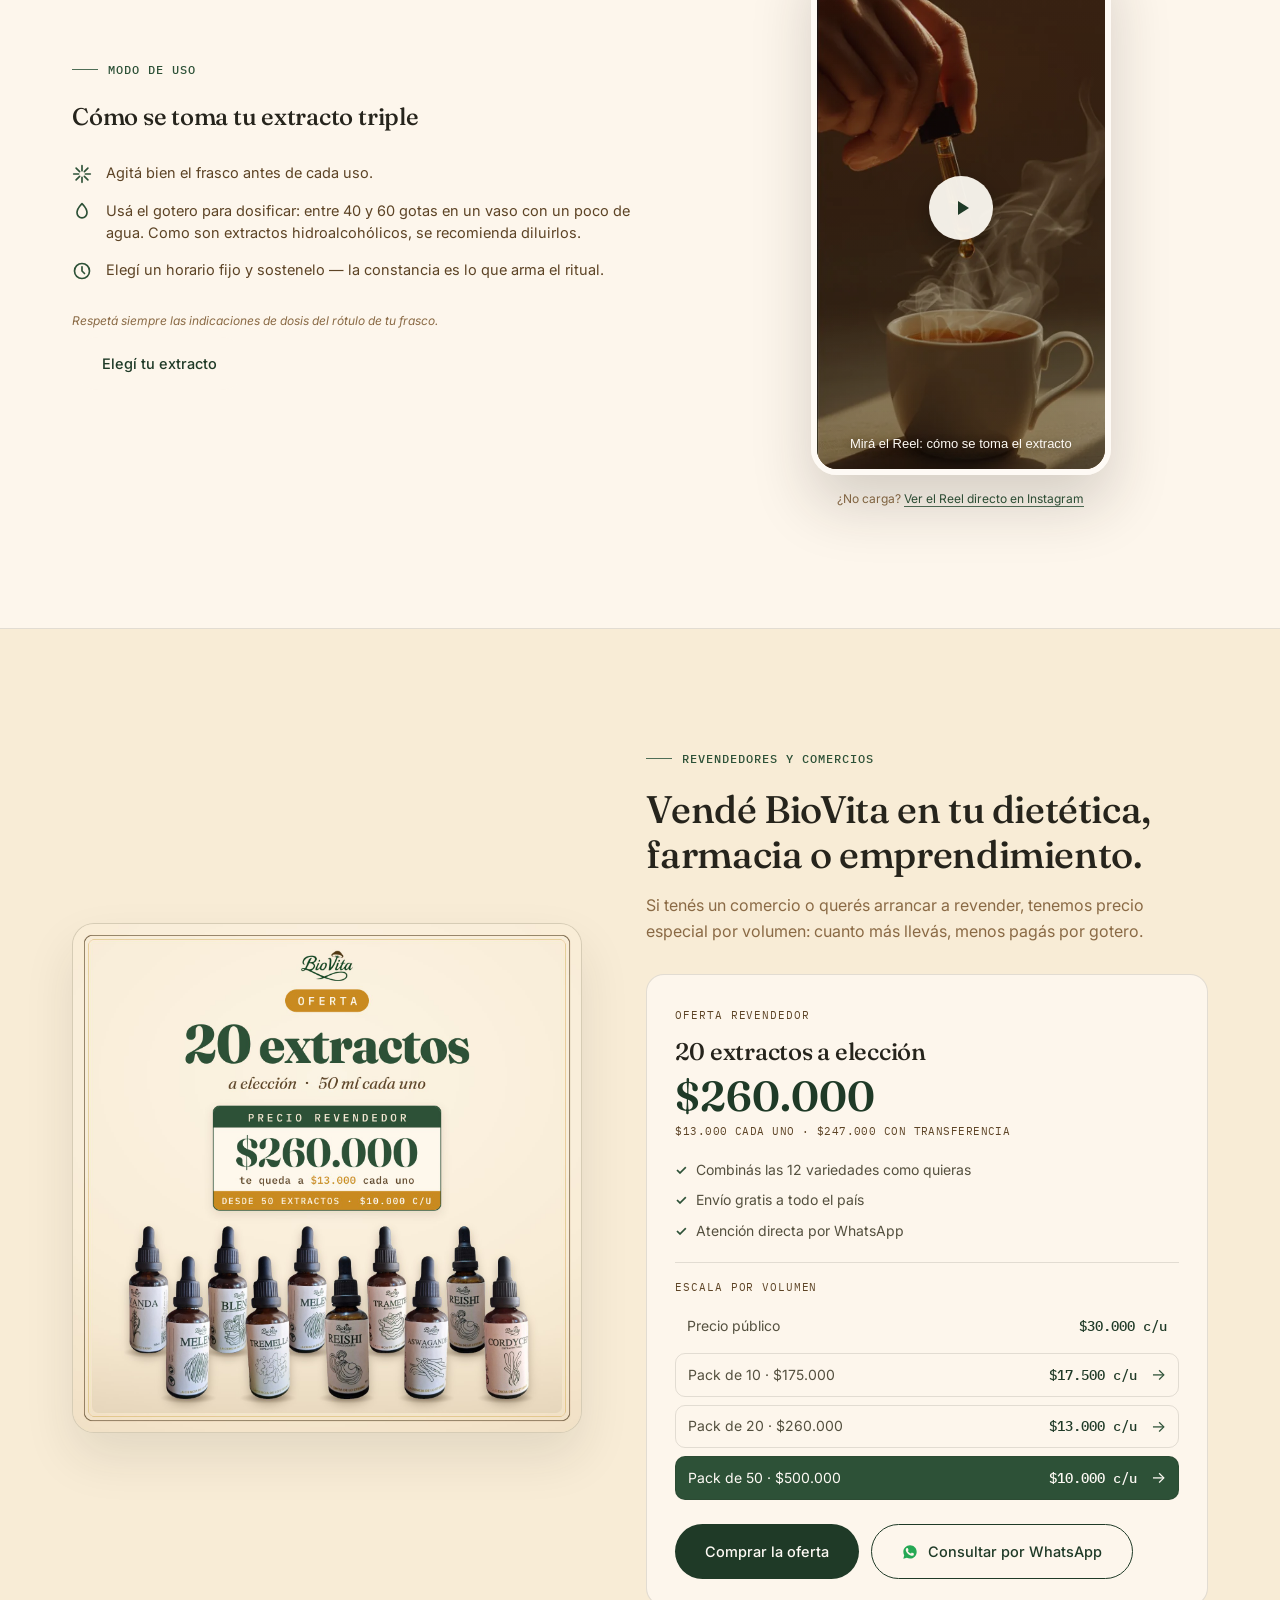
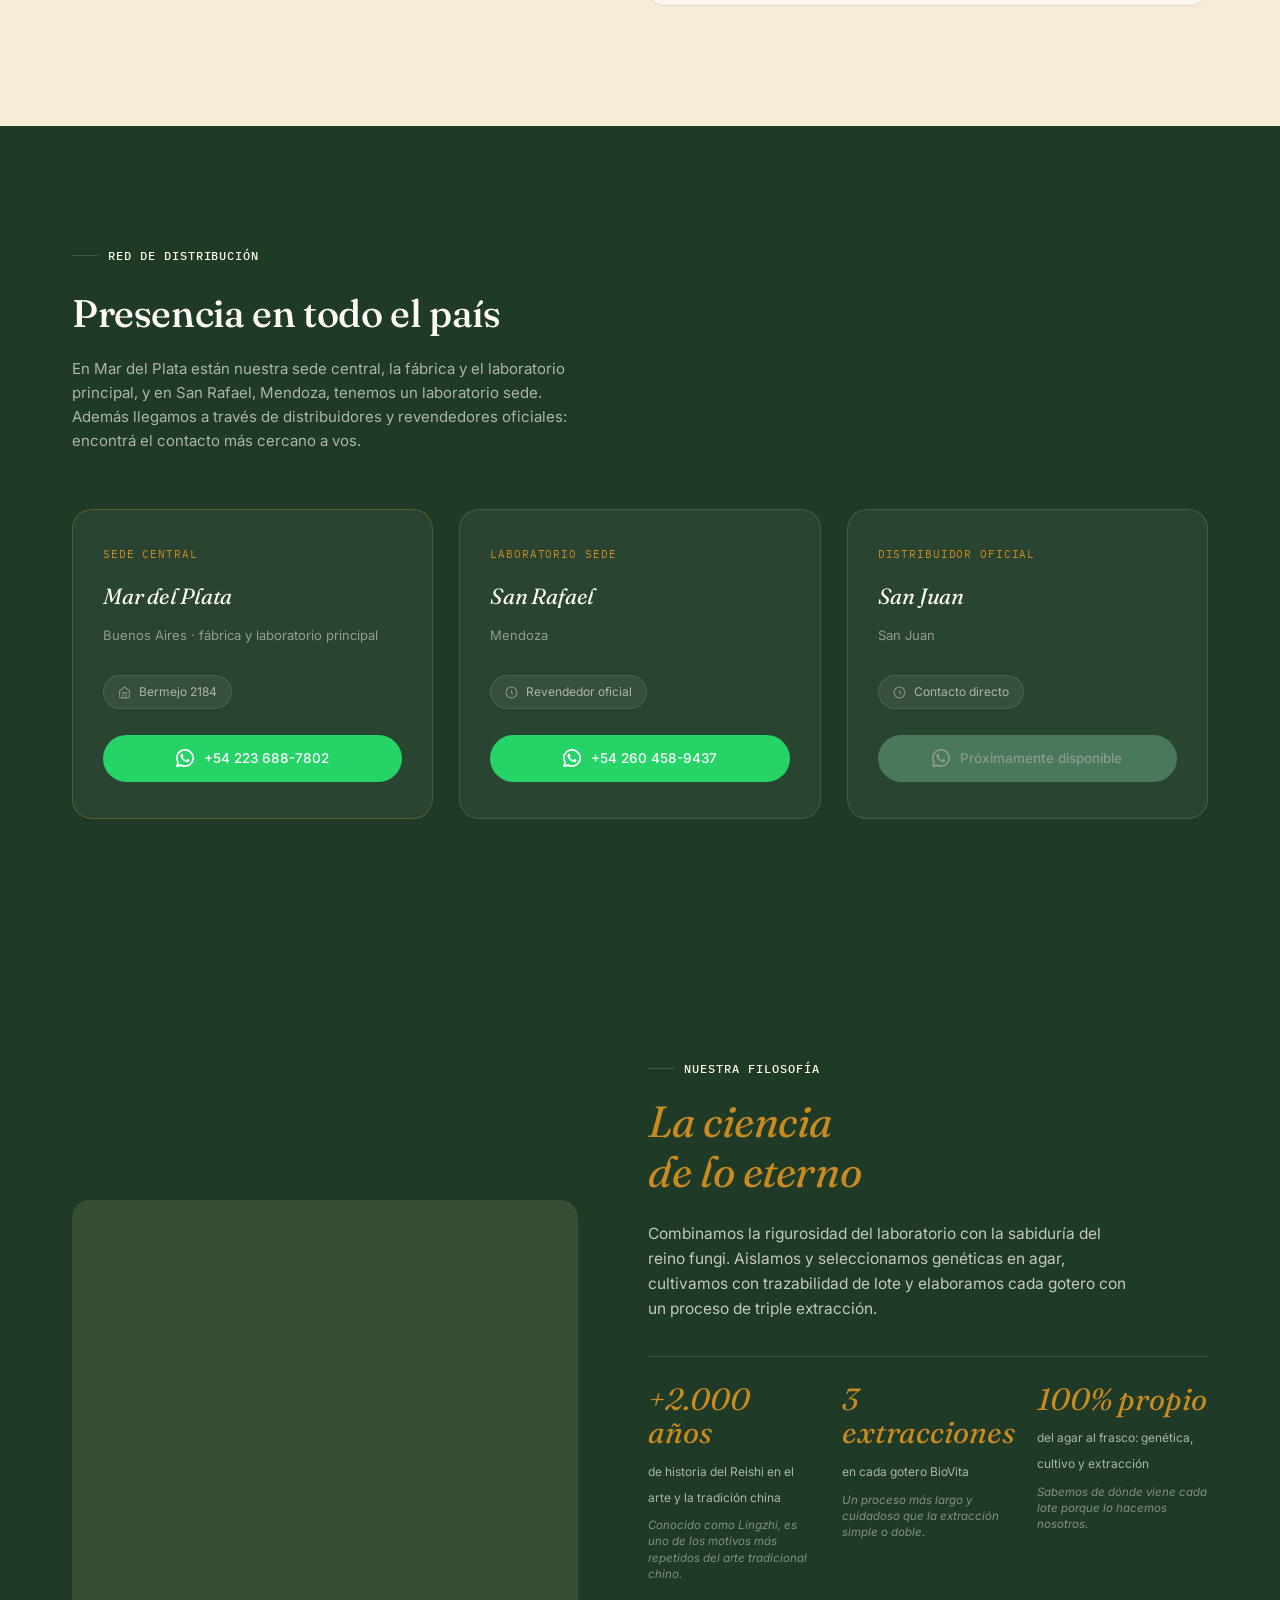
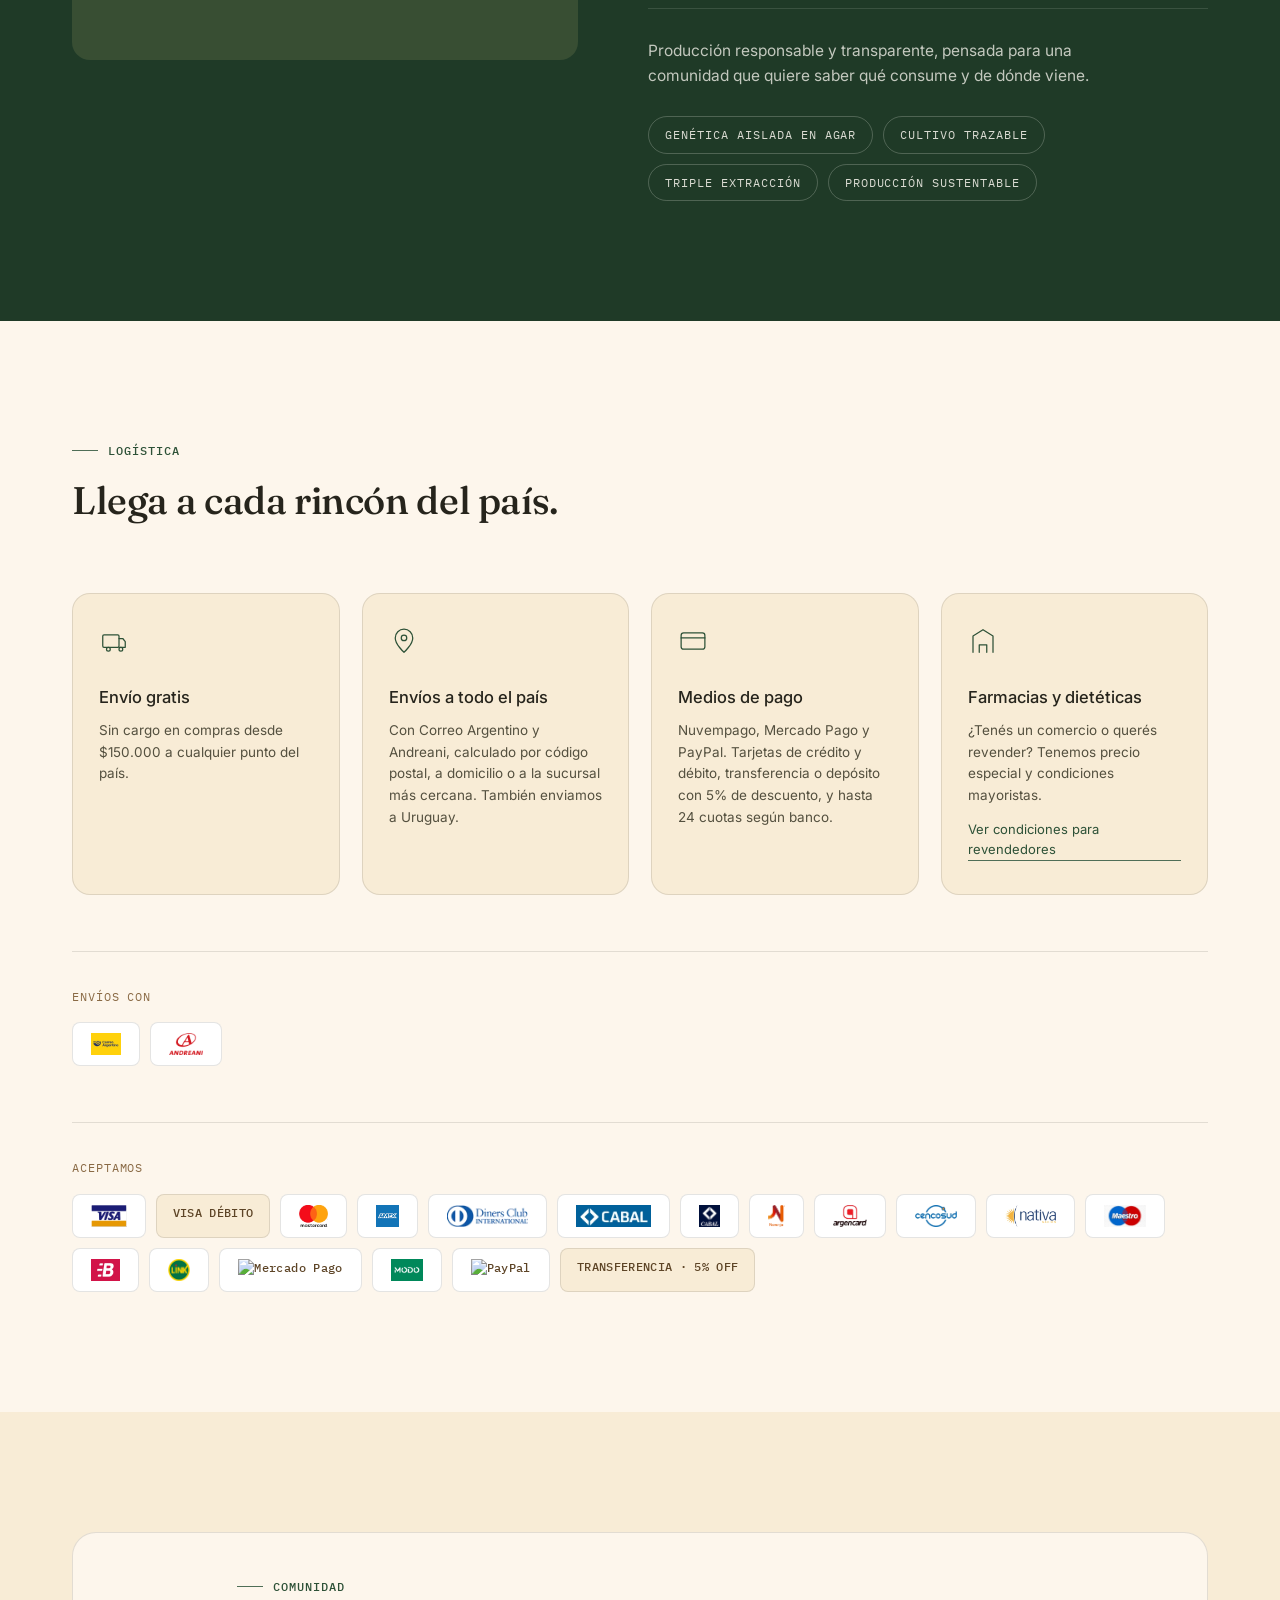
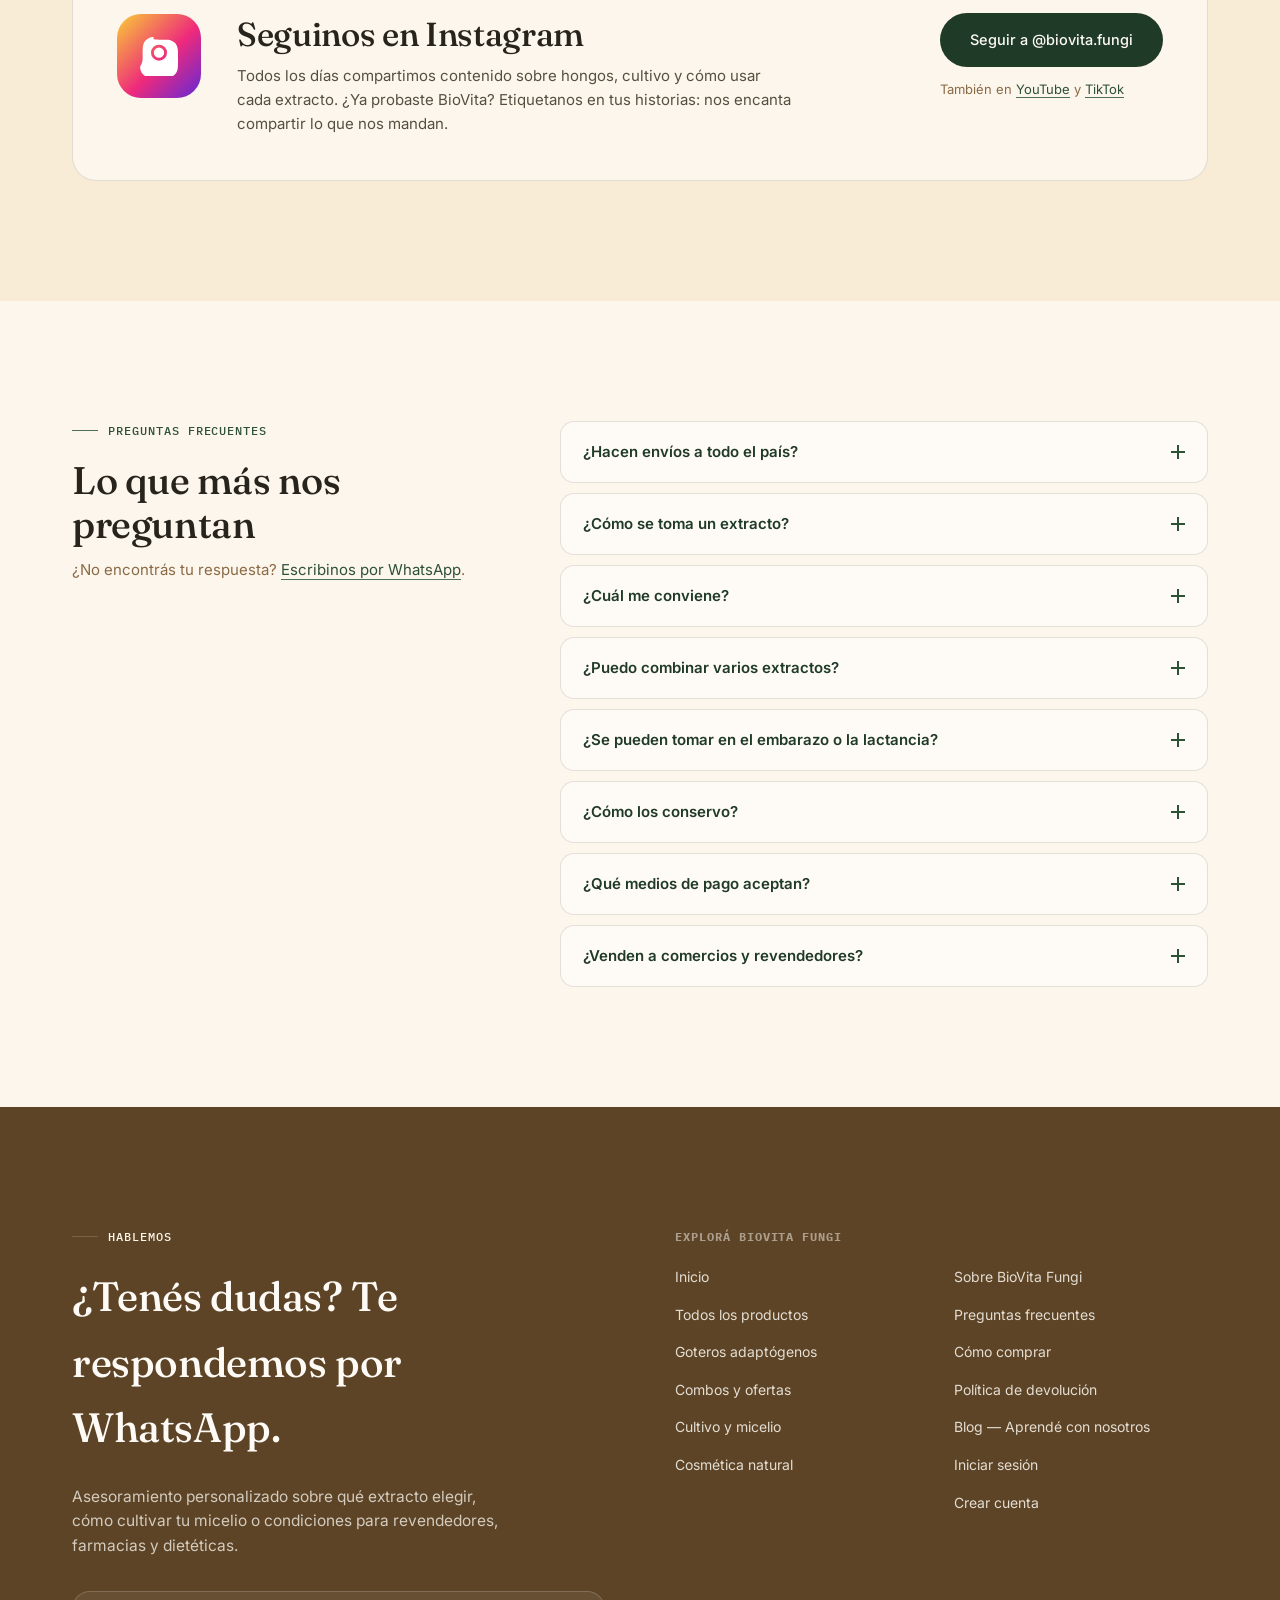
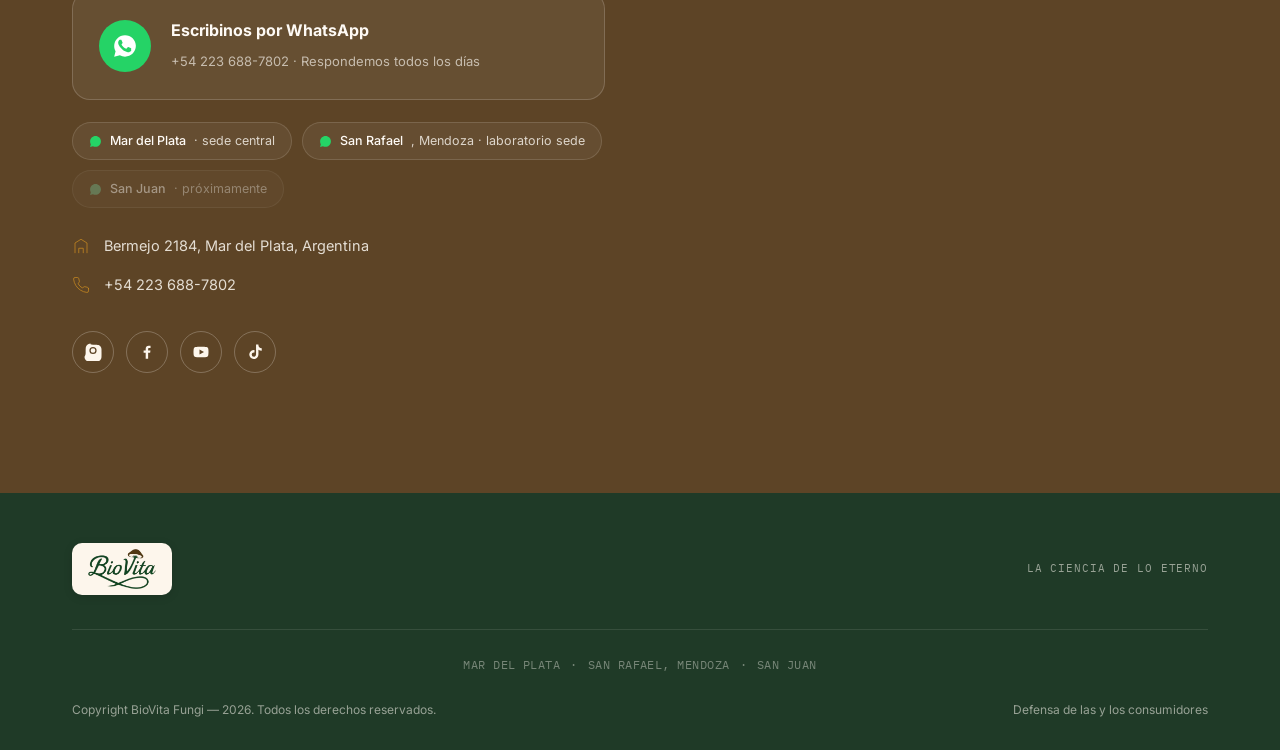
==== commit 9d31db37: "Rediseño de la sección Cómo lo hacemos: tarjetas por etapa, línea de tiempo vertical en móvil y CTA " ====
--- a/index.html
+++ b/index.html
@@ -1,4 +1,4 @@
-<!-- VERSION: 2026-11-23-v11 — imágenes en /img, precios al 22/11/2026, triple extracción. Todos los links de compra deben ir a biovitafungi.mitiendanube.com (los /productos/ no existen en www.biovitafungi.com). -->
+<!-- VERSION: 2026-11-23-v12 — imágenes en /img, precios al 22/11/2026, triple extracción. Todos los links de compra deben ir a biovitafungi.mitiendanube.com (los /productos/ no existen en www.biovitafungi.com). -->
 <!DOCTYPE html>
 <html lang="es-AR">
 <head>
@@ -364,37 +364,72 @@
   .section-head h2{font-size:clamp(1.8rem,3vw,2.6rem);line-height:1.18;}
   .section-head p{color:var(--earth-soft);margin-top:16px;font-size:16px;max-width:520px;}
 
-  /* ================= VENTAJAS (mycelium stages) ================= */
-  #ventajas{background:var(--beige-light);}
-  .stage-track{
-    position:relative;
-    display:grid;grid-template-columns:repeat(4,1fr);gap:0;
-    border-top:1px solid var(--line);
-  }
+  /* ================= CÓMO LO HACEMOS (proceso) ================= */
+  #ventajas{background:var(--beige-light);overflow:hidden;}
+  .proc-head{display:grid;grid-template-columns:1.05fr .95fr;gap:64px;align-items:start;margin-bottom:64px;}
+  .proc-head > div:last-child{padding-top:44px;}
+  .proc-head h2{font-size:clamp(1.8rem,3vw,2.6rem);line-height:1.18;}
+  .proc-head p{color:var(--earth);font-size:16.5px;line-height:1.65;}
+  .proc-head p strong{color:var(--moss-deep);font-weight:600;}
+  .proc-proof{list-style:none;display:flex;flex-wrap:wrap;gap:10px;margin-top:22px;}
+  .proc-proof li{
+    display:inline-flex;align-items:center;gap:8px;
+    padding:8px 15px 8px 11px;border-radius:40px;
+    background:var(--cream);border:1px solid var(--line);
+    font-size:13.5px;font-weight:500;color:var(--moss-deep);line-height:1.2;
+  }
+  .proc-proof svg{width:16px;height:16px;stroke:var(--moss);stroke-width:2;fill:none;flex-shrink:0;}
+
+  .proc-wrap{position:relative;}
+  .proc-track{list-style:none;position:relative;display:grid;grid-template-columns:repeat(4,1fr);gap:22px;}
+  .pstep{position:relative;display:flex;flex-direction:column;}
+  .pstep:nth-child(2){transition-delay:.12s;}
+  .pstep:nth-child(3){transition-delay:.24s;}
+  .pstep:nth-child(4){transition-delay:.36s;}
+  /* conectores entre etapas: se dibujan en secuencia al aparecer */
+  .pstep:not(:last-child)::before,
+  .pstep:not(:last-child)::after{
+    content:'';position:absolute;top:21px;left:44px;width:calc(100% - 22px);height:2px;border-radius:2px;
+  }
+  .pstep:not(:last-child)::before{background:var(--line);}
+  .pstep:not(:last-child)::after{background:var(--moss);transform:scaleX(0);transform-origin:left;transition:transform .9s cubic-bezier(.4,0,.2,1);}
+  .pstep:nth-child(1)::after{transition-delay:.5s;}
+  .pstep:nth-child(2)::after{transition-delay:1s;}
+  .pstep:nth-child(3)::after{transition-delay:1.5s;}
+  .pstep.in::after{transform:scaleX(1);}
+  .pnum{
+    width:44px;height:44px;border-radius:50%;flex-shrink:0;
+    display:grid;place-items:center;position:relative;z-index:1;
+    background:var(--beige-light);border:2px solid var(--moss);
+    font-family:'Fraunces',serif;font-weight:600;font-size:16px;color:var(--moss-deep);
+    margin-bottom:22px;
+  }
+  .pcard{
+    flex:1;background:var(--cream);border:1px solid var(--line);border-radius:20px;
+    padding:26px 24px 28px;
+    box-shadow:0 1px 0 rgba(38,36,28,.03), 0 14px 30px -22px rgba(38,36,28,.25);
+    transition:transform .35s cubic-bezier(.2,.8,.2,1), box-shadow .35s ease;
+  }
+  .pcard:hover{transform:translateY(-4px);box-shadow:0 1px 0 rgba(38,36,28,.03), 0 22px 40px -22px rgba(38,36,28,.35);}
+  .picon{width:60px;height:60px;border-radius:16px;background:var(--beige);display:grid;place-items:center;margin-bottom:20px;}
+  .picon svg{width:44px;height:44px;stroke:var(--moss-deep);stroke-width:2.1;fill:none;stroke-linecap:round;stroke-linejoin:round;}
+  .picon svg .acc{stroke:var(--gold);}
+  .ptag{display:flex;flex-direction:column;gap:3px;margin-bottom:10px;}
+  .ptag .mono{font-size:11.5px;font-weight:500;color:var(--earth-soft);}
+  .ptag em{font-family:'Fraunces',serif;font-style:italic;font-size:15px;color:var(--earth);}
+  .pcard h3{font-size:21px;line-height:1.25;margin-bottom:10px;font-weight:500;}
+  .pcard p{font-size:15px;line-height:1.6;color:#54503f;}
+  .pcard p strong{font-weight:600;color:var(--ink);}
+
+  .proc-foot{display:flex;flex-direction:column;align-items:center;text-align:center;gap:22px;margin-top:52px;}
   .stage-closing{
-    text-align:center;font-family:'Fraunces',serif;font-style:italic;
-    font-size:clamp(1.05rem,1.6vw,1.35rem);color:var(--moss-deep);
-    margin-top:46px;padding-top:8px;
-  }
-  .stage{
-    padding:38px 30px 0 0;
-    border-right:1px solid var(--line);
-    position:relative;
-  }
-  .stage:last-child{border-right:none;padding-right:0;}
-  .stage-dot{
-    width:9px;height:9px;border-radius:50%;
-    background:var(--moss);
-    position:absolute;top:-5px;left:0;
-  }
-  .stage .mono.label{font-size:11px;color:var(--earth-soft);margin-bottom:14px;display:block;}
-  .stage h3{font-size:21px;margin-bottom:12px;font-weight:500;}
-  .stage p{font-size:14.5px;color:#54503f;padding-right:10px;}
-  .stage-line{
-    position:absolute;top:-1px;left:0;height:1px;width:0;background:var(--moss);
-    transition:width 1s ease;
-  }
-  .stage.in .stage-line{width:100%;}
+    font-family:'Fraunces',serif;font-style:italic;
+    font-size:clamp(1.1rem,1.7vw,1.4rem);line-height:1.4;color:var(--moss-deep);max-width:640px;
+  }
+  @media (prefers-reduced-motion: reduce){
+    .pstep::after{transform:none!important;transition:none!important;}
+    .pcard,.pcard:hover{transition:none;transform:none;}
+  }
 
   /* ================= PRODUCTOS ================= */
   #productos{background:var(--beige);}
@@ -740,8 +775,10 @@
     .hero-grid{grid-template-columns:1fr;}
     .hero-visual{order:-1;margin-bottom:10px;}
     .hero-bottle{width:240px;height:280px;}
-    .stage-track{grid-template-columns:1fr 1fr;}
-    .stage{border-bottom:1px solid var(--line);padding-bottom:30px;}
+    .proc-head{grid-template-columns:1fr;gap:18px;margin-bottom:48px;}
+    .proc-head > div:last-child{padding-top:0;}
+    .proc-track{grid-template-columns:1fr 1fr;gap:28px 22px;}
+    .pstep::before,.pstep::after{display:none;}
     .cat-grid{grid-template-columns:1fr;}
     .picks-grid{grid-template-columns:1fr 1fr;}
     .ciencia-grid,.contact-grid{grid-template-columns:1fr;gap:40px;}
@@ -755,6 +792,21 @@
     .section{padding:80px 0;}
     .picks-grid{grid-template-columns:1fr 1fr;}
     .ship-grid{grid-template-columns:1fr;}
+    /* proceso: línea de tiempo vertical en el teléfono */
+    .proc-track{grid-template-columns:1fr;gap:18px;}
+    .pstep:not(:last-child)::before,
+    .pstep:not(:last-child)::after{display:block;top:44px;left:21px;width:2px;height:calc(100% - 26px);}
+    .pstep:not(:last-child)::after{transform:scaleY(0);transform-origin:top;}
+    .pstep.in::after{transform:scaleY(1);}
+    .pstep:nth-child(n)::after{transition-delay:.3s;}
+    .pstep{display:grid;grid-template-columns:44px 1fr;gap:16px;align-items:start;}
+    .pnum{margin-bottom:0;}
+    .pcard{padding:20px 20px 22px;border-radius:18px;}
+    .picon{width:52px;height:52px;border-radius:14px;margin-bottom:14px;}
+    .picon svg{width:38px;height:38px;}
+    .pcard h3{font-size:20px;}
+    .proc-foot{margin-top:40px;}
+    .proc-foot .btn{width:100%;justify-content:center;}
     .hero-ctas{flex-direction:column;align-items:stretch;}
     .btn{justify-content:center;}
   }
@@ -857,34 +909,64 @@
 <!-- ============ VENTAJAS ============ -->
 <section id="ventajas" class="section">
   <div class="wrap">
-    <div class="section-head reveal">
-      <div class="eyebrow mono">Cómo lo hacemos</div>
-      <h2>Del agar al gotero. Cada etapa, en nuestras manos.</h2>
-      <p>Producimos cada extracto siguiendo el mismo ciclo que recorre un hongo en la naturaleza: desde la espora hasta una nueva generación. Nada se terceriza.</p>
-    </div>
-    <div class="stage-track">
-      <div class="stage reveal"><div class="stage-line"></div><div class="stage-dot"></div>
-        <span class="mono label">01 · Esporas — el origen</span>
-        <h3>Genética seleccionada</h3>
-        <p>Aislamos y seleccionamos cada cepa en agar, en nuestro laboratorio. Todo empieza por una genética sana y conocida.</p>
-      </div>
-      <div class="stage reveal"><div class="stage-line"></div><div class="stage-dot"></div>
-        <span class="mono label">02 · Incubación / Colonización</span>
-        <h3>Cultivo con trazabilidad</h3>
-        <p>El micelio coloniza sustratos naturales en condiciones controladas. Cada lote queda registrado, de punta a punta.</p>
-      </div>
-      <div class="stage reveal"><div class="stage-line"></div><div class="stage-dot"></div>
-        <span class="mono label">03 · Fructificación</span>
-        <h3>Cosecha en su punto</h3>
-        <p>Cosechamos cada hongo en el momento justo de su desarrollo y lo preparamos para la extracción.</p>
-      </div>
-      <div class="stage reveal"><div class="stage-line"></div><div class="stage-dot"></div>
-        <span class="mono label">04 · Esporulación</span>
-        <h3>Triple extracción</h3>
-        <p>Lo que el hongo construyó durante todo su ciclo, concentrado en tres etapas de extracción y envasado en vidrio ámbar.</p>
-      </div>
-    </div>
-    <p class="stage-closing reveal">Cuatro etapas, un solo origen: del agar al frasco, todo lo hacemos nosotros en BioVita.</p>
+    <div class="proc-head reveal">
+      <div>
+        <div class="eyebrow mono">Cómo lo hacemos</div>
+        <h2>Del agar al gotero. Cada etapa, en nuestras manos.</h2>
+      </div>
+      <div>
+        <p>Producimos cada extracto siguiendo el mismo ciclo que recorre un hongo en la naturaleza: desde la espora hasta una nueva generación. <strong>Nada se terceriza.</strong></p>
+        <ul class="proc-proof" aria-label="Garantías del proceso">
+          <li><svg viewBox="0 0 24 24" aria-hidden="true"><path d="M5 12.5l4.5 4.5L19 7.5"/></svg>Laboratorio propio en Mar del Plata</li>
+          <li><svg viewBox="0 0 24 24" aria-hidden="true"><path d="M5 12.5l4.5 4.5L19 7.5"/></svg>Trazabilidad de cada lote</li>
+          <li><svg viewBox="0 0 24 24" aria-hidden="true"><path d="M5 12.5l4.5 4.5L19 7.5"/></svg>Envasado en vidrio ámbar</li>
+        </ul>
+      </div>
+    </div>
+    <div class="proc-wrap">
+      <ol class="proc-track">
+        <li class="pstep reveal">
+          <span class="pnum" aria-hidden="true">01</span>
+          <div class="pcard">
+            <div class="picon" aria-hidden="true"><svg viewBox="0 0 48 48"><circle cx="24" cy="24" r="17"/><circle cx="24" cy="24" r="13.5" opacity=".45"/><path class="acc" d="M24 24l-6-4.5M24 24l7-2.5M24 24l1.5 7.5M18 19.5l-3.5-.5M18 19.5l-.5-3.5M31 21.5l2.5-3M31 21.5l3 1.5M25.5 31.5l-3.5 2.5M25.5 31.5l3.5 1.5"/><circle cx="24" cy="24" r="2.2"/></svg></div>
+            <div class="ptag"><span class="mono">Fase 1</span><em>Esporas, el origen</em></div>
+            <h3>Genética seleccionada</h3>
+            <p>Aislamos y seleccionamos cada cepa <strong>en agar</strong>, en nuestro laboratorio. Todo empieza por una genética sana y conocida.</p>
+          </div>
+        </li>
+        <li class="pstep reveal">
+          <span class="pnum" aria-hidden="true">02</span>
+          <div class="pcard">
+            <div class="picon" aria-hidden="true"><svg viewBox="0 0 48 48"><path d="M17 6h14M18.5 6v5.5L14 17.5V39a3 3 0 0 0 3 3h14a3 3 0 0 0 3-3V17.5l-4.5-6V6"/><path d="M14 24h20" opacity=".45"/><path class="acc" d="M24 37v-8M24 32.5l-4.5-3M24 30.5l4.5-3.5M19.5 29.5l-1.5-2.5M28.5 27l1.5-2.5M20.5 34.5l-3 1M27.5 34l3 1.5"/></svg></div>
+            <div class="ptag"><span class="mono">Fase 2</span><em>Incubación y colonización</em></div>
+            <h3>Cultivo con trazabilidad</h3>
+            <p>El micelio coloniza sustratos naturales en condiciones controladas. <strong>Cada lote queda registrado</strong>, de punta a punta.</p>
+          </div>
+        </li>
+        <li class="pstep reveal">
+          <span class="pnum" aria-hidden="true">03</span>
+          <div class="pcard">
+            <div class="picon" aria-hidden="true"><svg viewBox="0 0 48 48"><path d="M7 24.5C7 15.4 14.6 9 24 9s17 6.4 17 15.5z"/><path d="M19.5 24.5V36a4.5 4.5 0 0 0 9 0V24.5"/><path class="acc" d="M15 18.5h.01M23.5 14.5h.01M32 18h.01M27.5 20.5h.01"/><path d="M8 41h32" opacity=".45"/></svg></div>
+            <div class="ptag"><span class="mono">Fase 3</span><em>Fructificación</em></div>
+            <h3>Cosecha en su punto</h3>
+            <p>Cosechamos cada hongo <strong>en el momento justo</strong> de su desarrollo y lo preparamos para la extracción.</p>
+          </div>
+        </li>
+        <li class="pstep reveal">
+          <span class="pnum" aria-hidden="true">04</span>
+          <div class="pcard">
+            <div class="picon" aria-hidden="true"><svg viewBox="0 0 48 48"><path d="M19.5 12V7.5a2.5 2.5 0 0 1 5 0V12"/><rect x="17" y="12" width="10" height="5" rx="1.2"/><path d="M16.5 17h11a3.5 3.5 0 0 1 3.5 3.5V39a3 3 0 0 1-3 3H16a3 3 0 0 1-3-3V20.5a3.5 3.5 0 0 1 3.5-3.5z"/><path d="M13 27h18M13 35h18" opacity=".45"/><path class="acc" d="M39 10c-1.6 2.3-2.6 3.7-2.6 5.1a2.6 2.6 0 0 0 5.2 0c0-1.4-1-2.8-2.6-5.1zM39 21.5c-1.6 2.3-2.6 3.7-2.6 5.1a2.6 2.6 0 0 0 5.2 0c0-1.4-1-2.8-2.6-5.1zM39 33c-1.6 2.3-2.6 3.7-2.6 5.1a2.6 2.6 0 0 0 5.2 0c0-1.4-1-2.8-2.6-5.1z"/></svg></div>
+            <div class="ptag"><span class="mono">Fase 4</span><em>Esporulación</em></div>
+            <h3>Triple extracción</h3>
+            <p>Lo que el hongo construyó durante todo su ciclo, concentrado en <strong>tres etapas de extracción</strong> y envasado en vidrio ámbar.</p>
+          </div>
+        </li>
+      </ol>
+    </div>
+    <div class="proc-foot reveal">
+      <p class="stage-closing">Cuatro etapas, un solo origen: del agar al gotero, todo lo hacemos nosotros en BioVita.</p>
+      <a class="btn btn-dark" href="#productos">Conocé los 12 extractos</a>
+    </div>
   </div>
 </section>
 
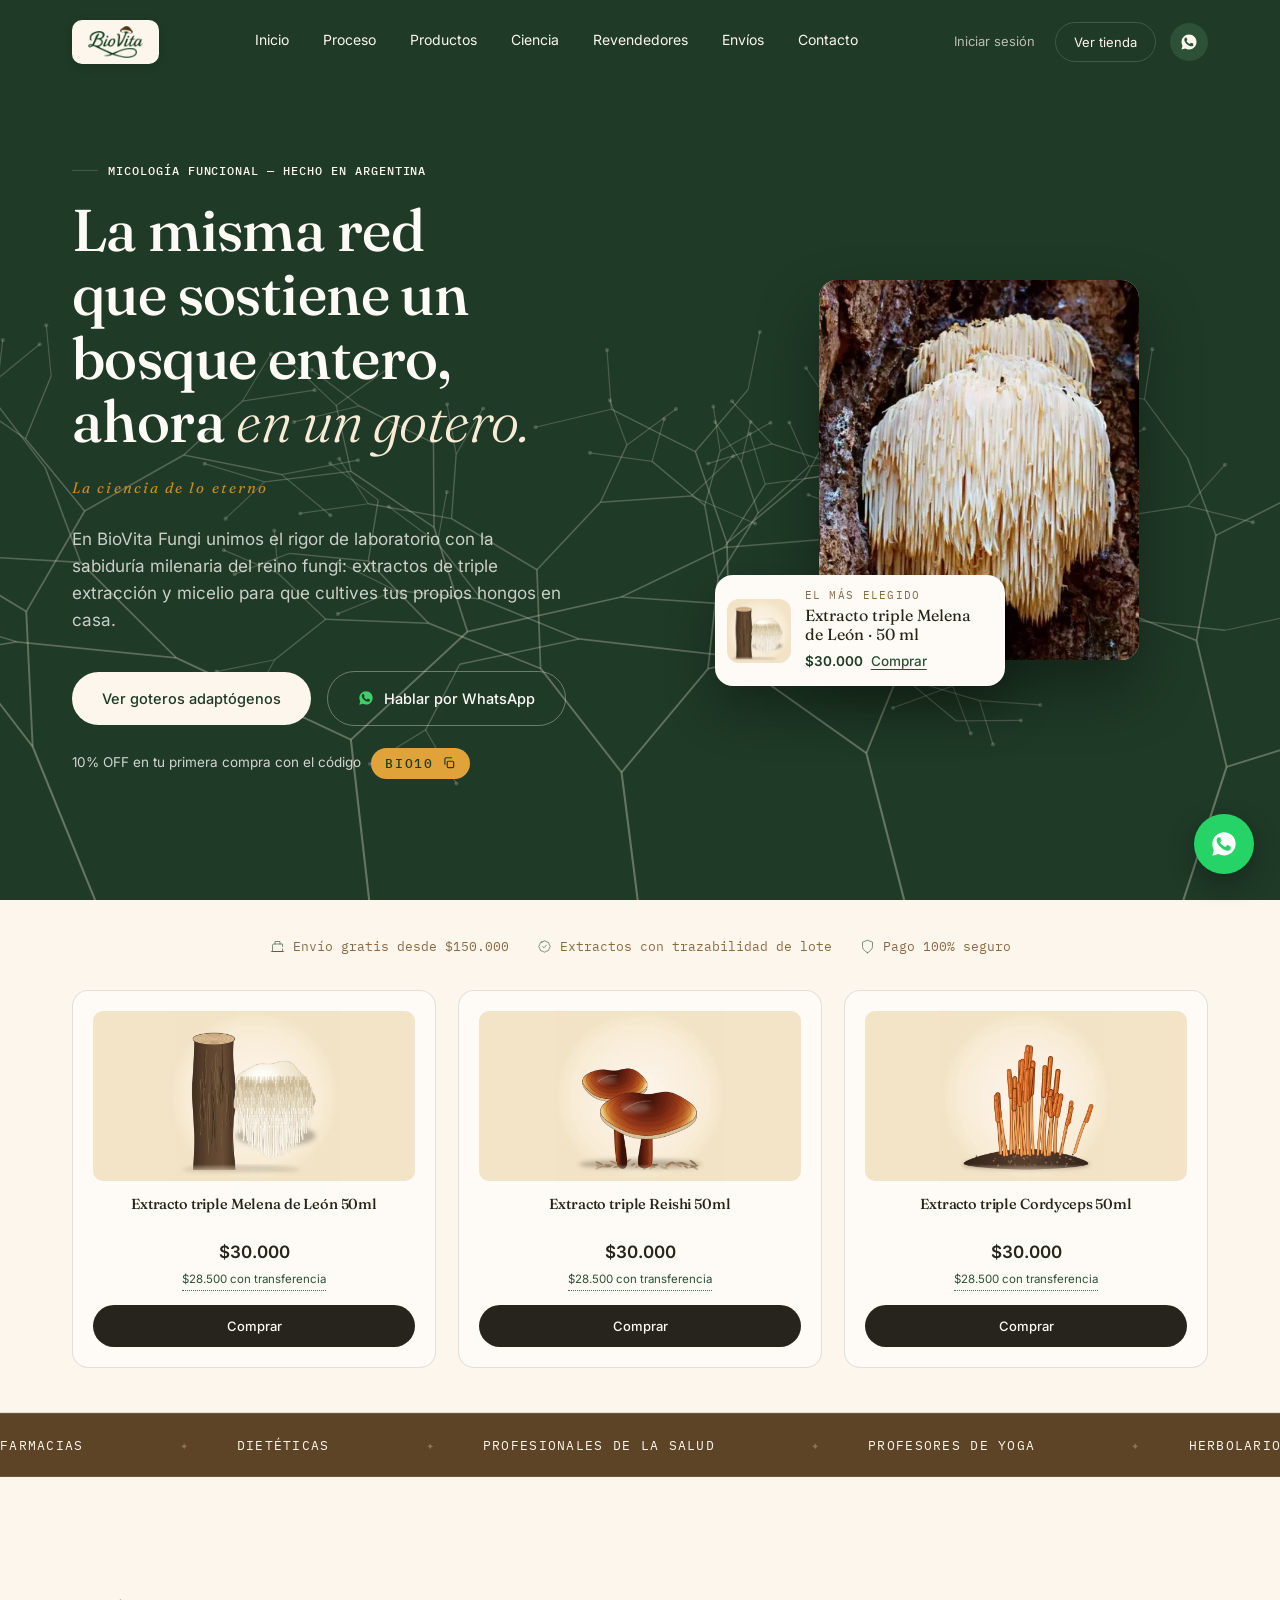
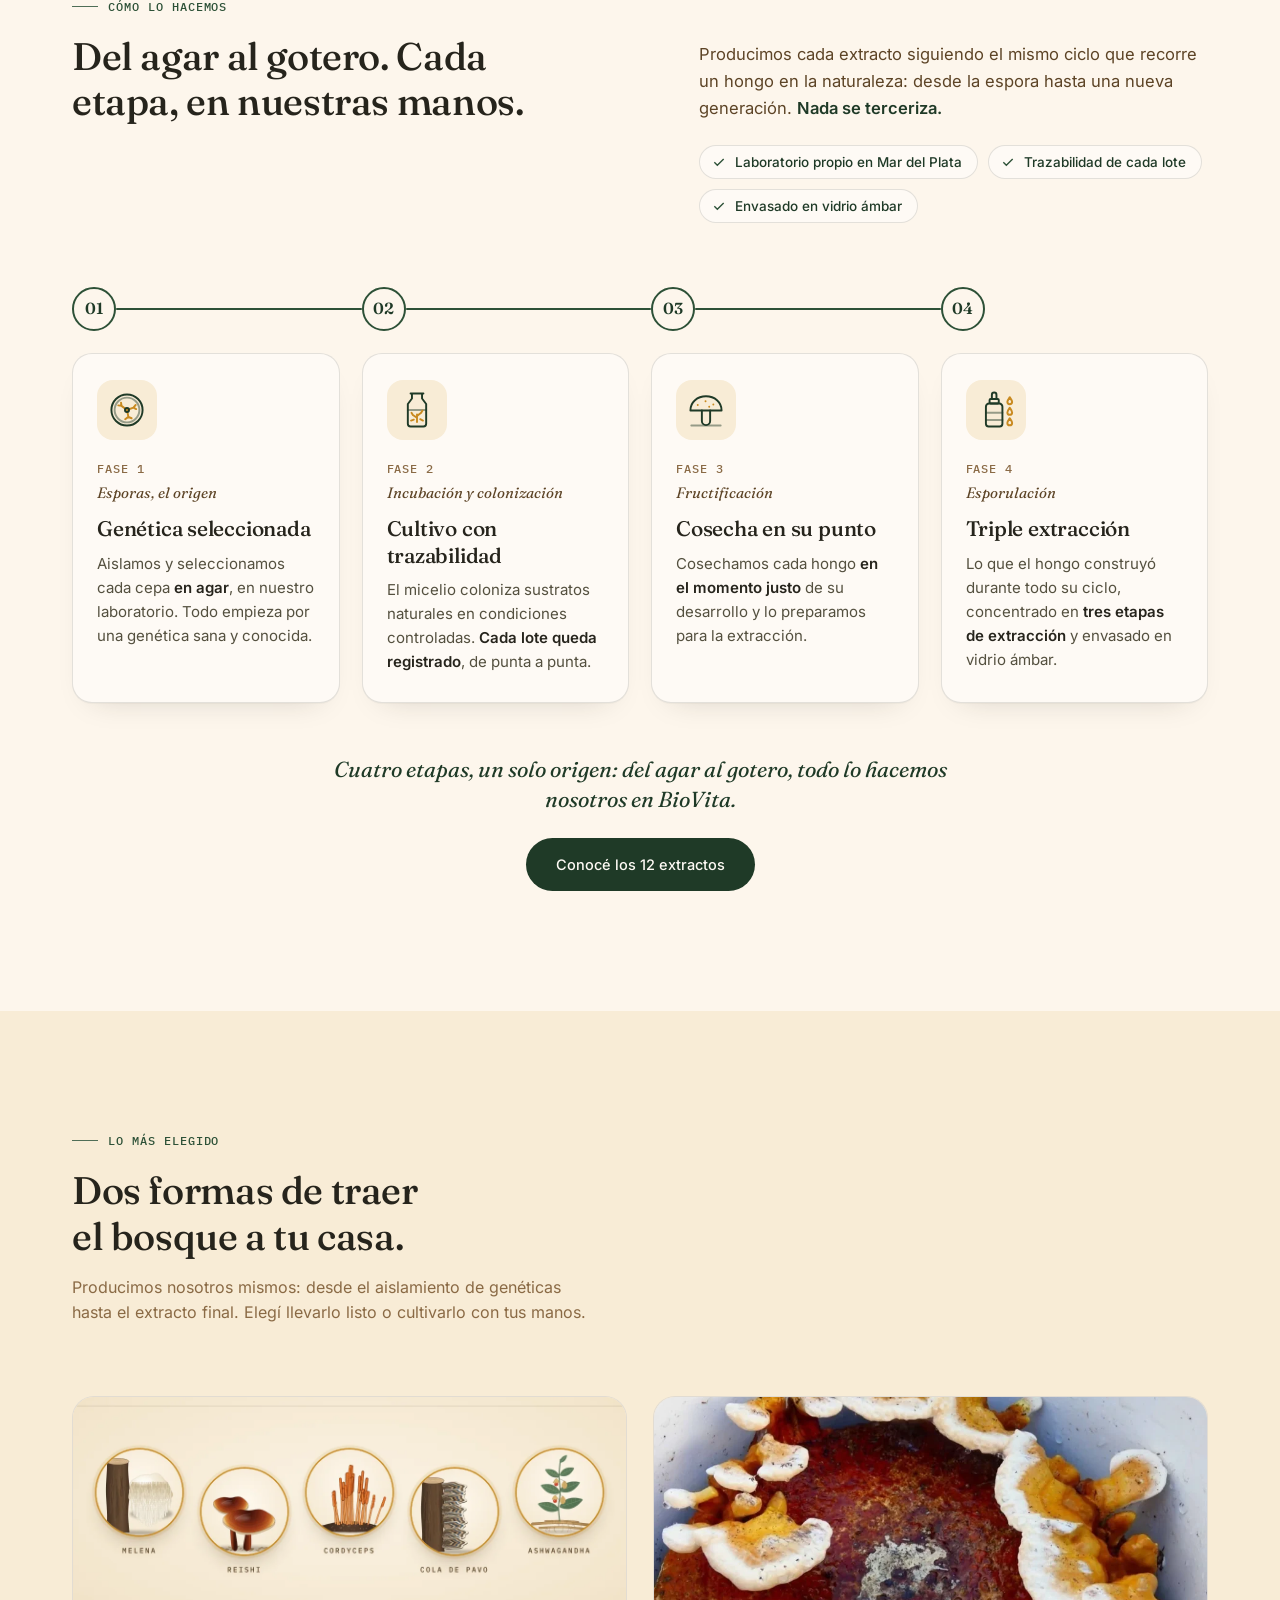
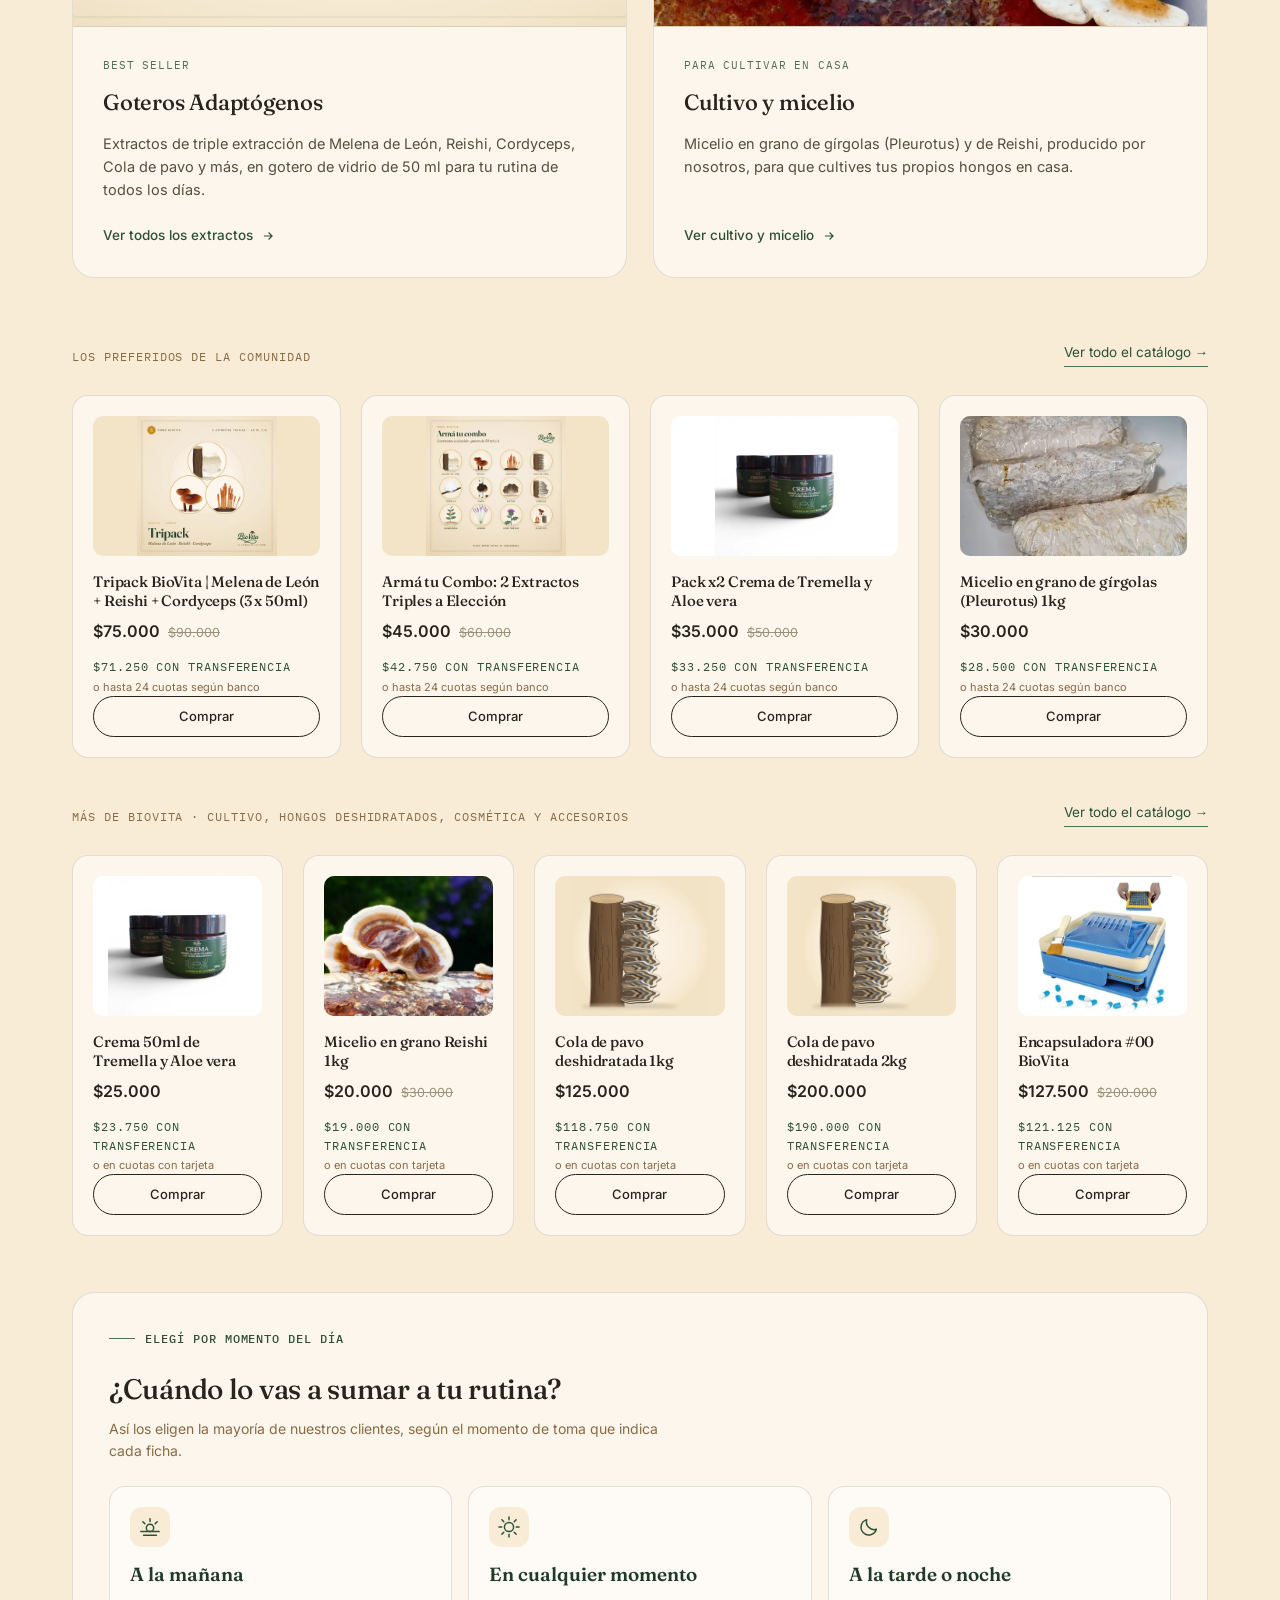
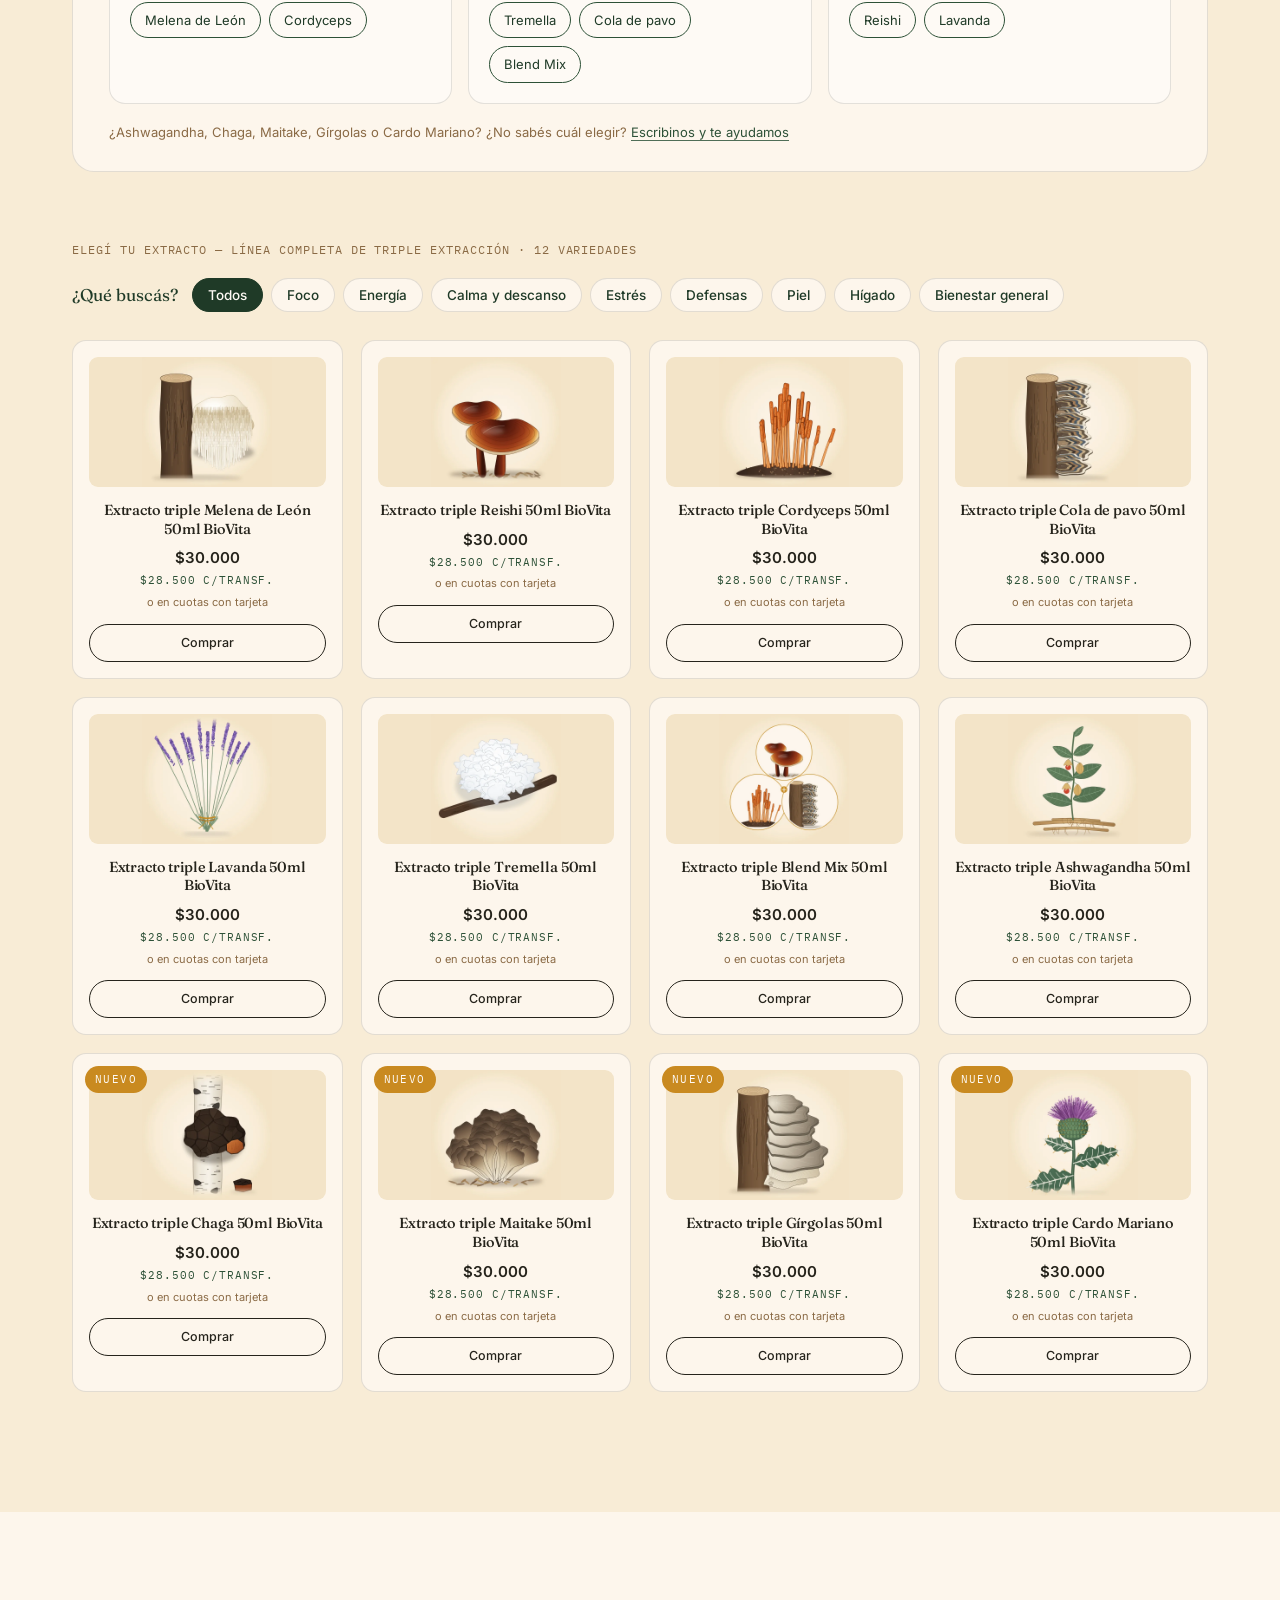
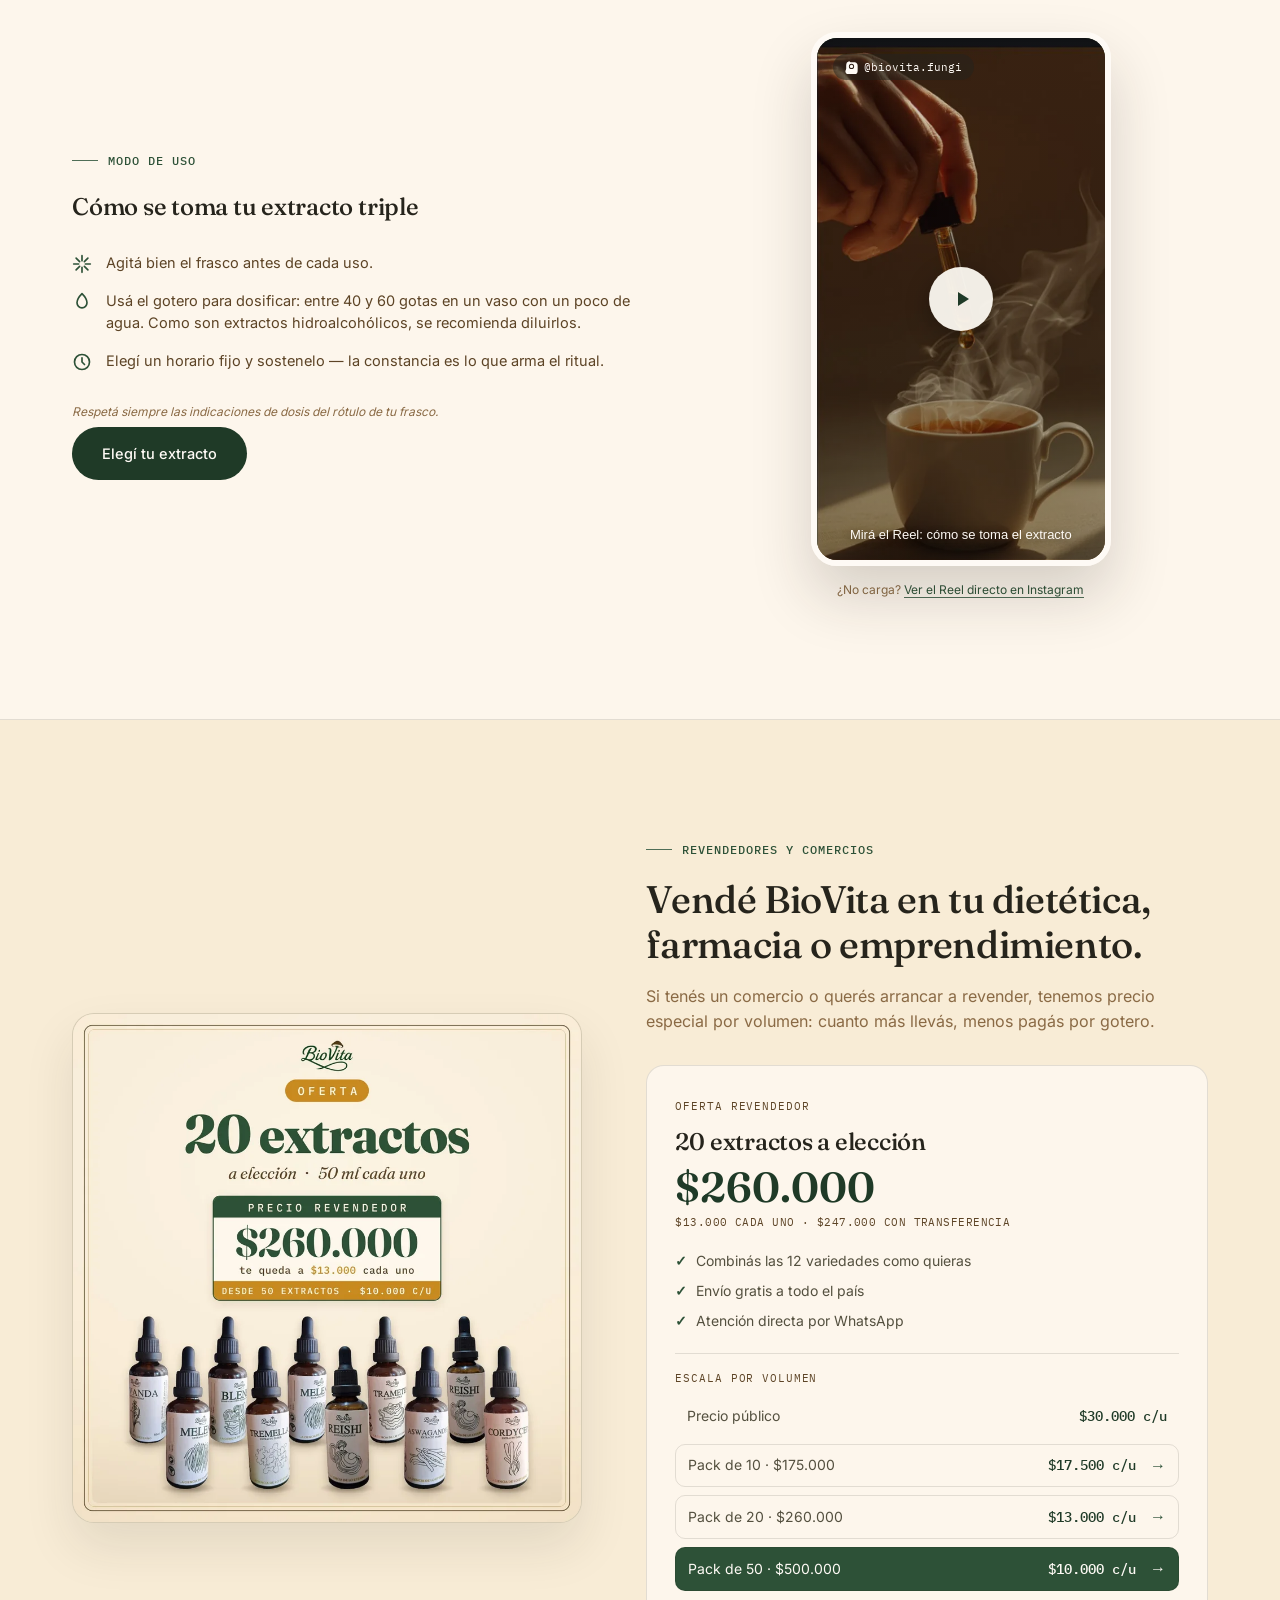
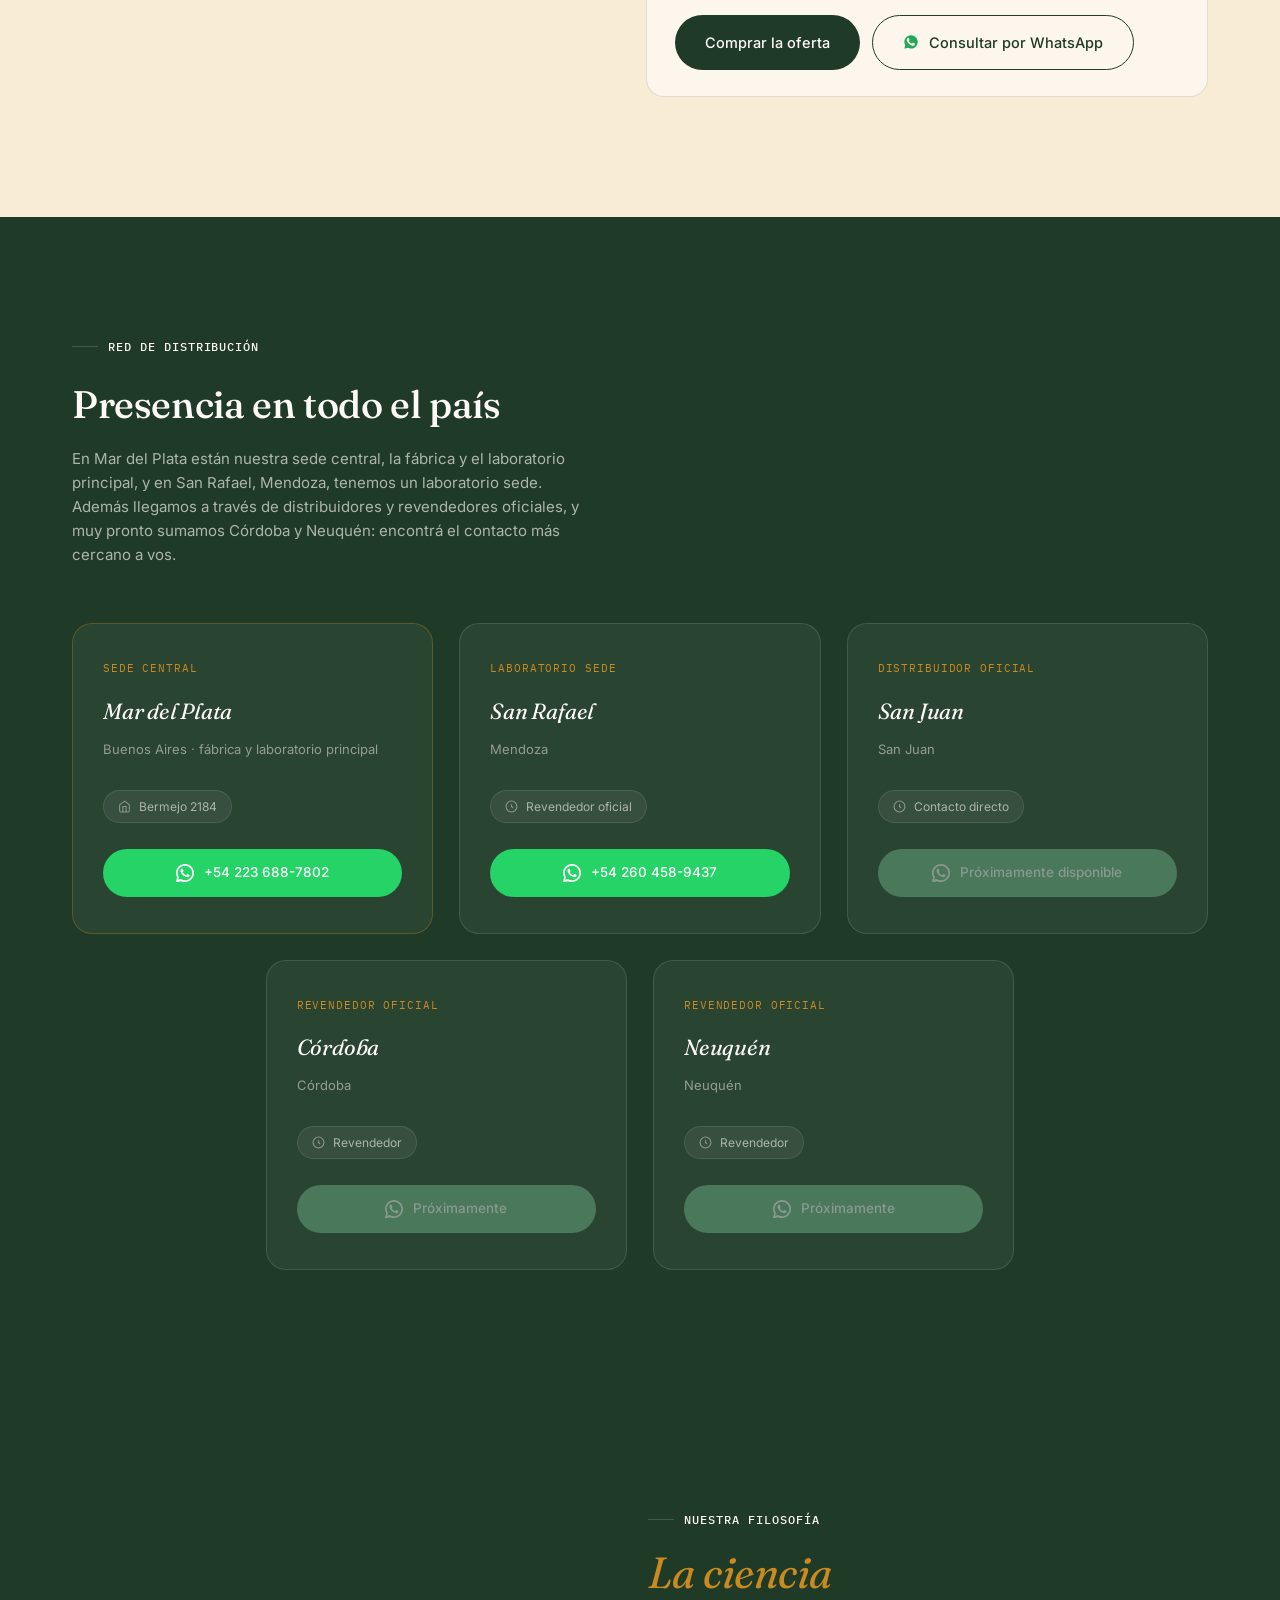
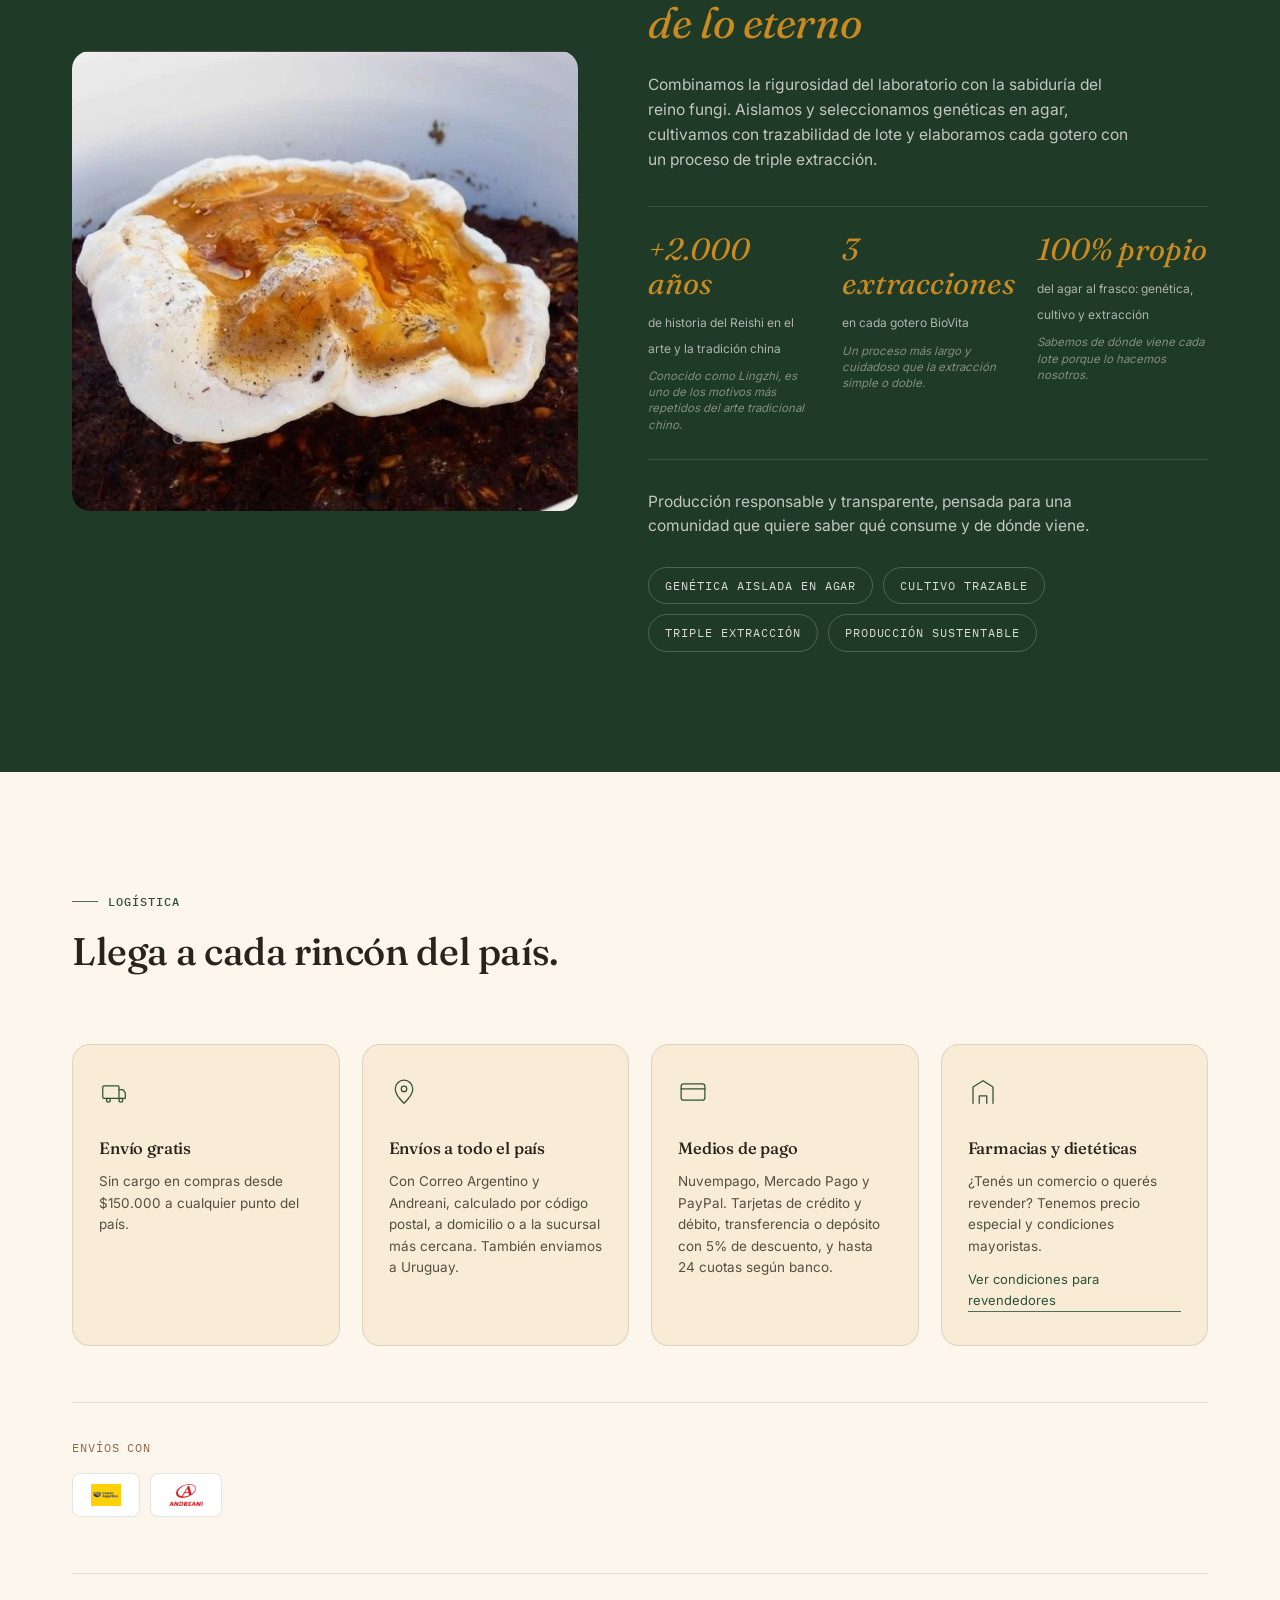
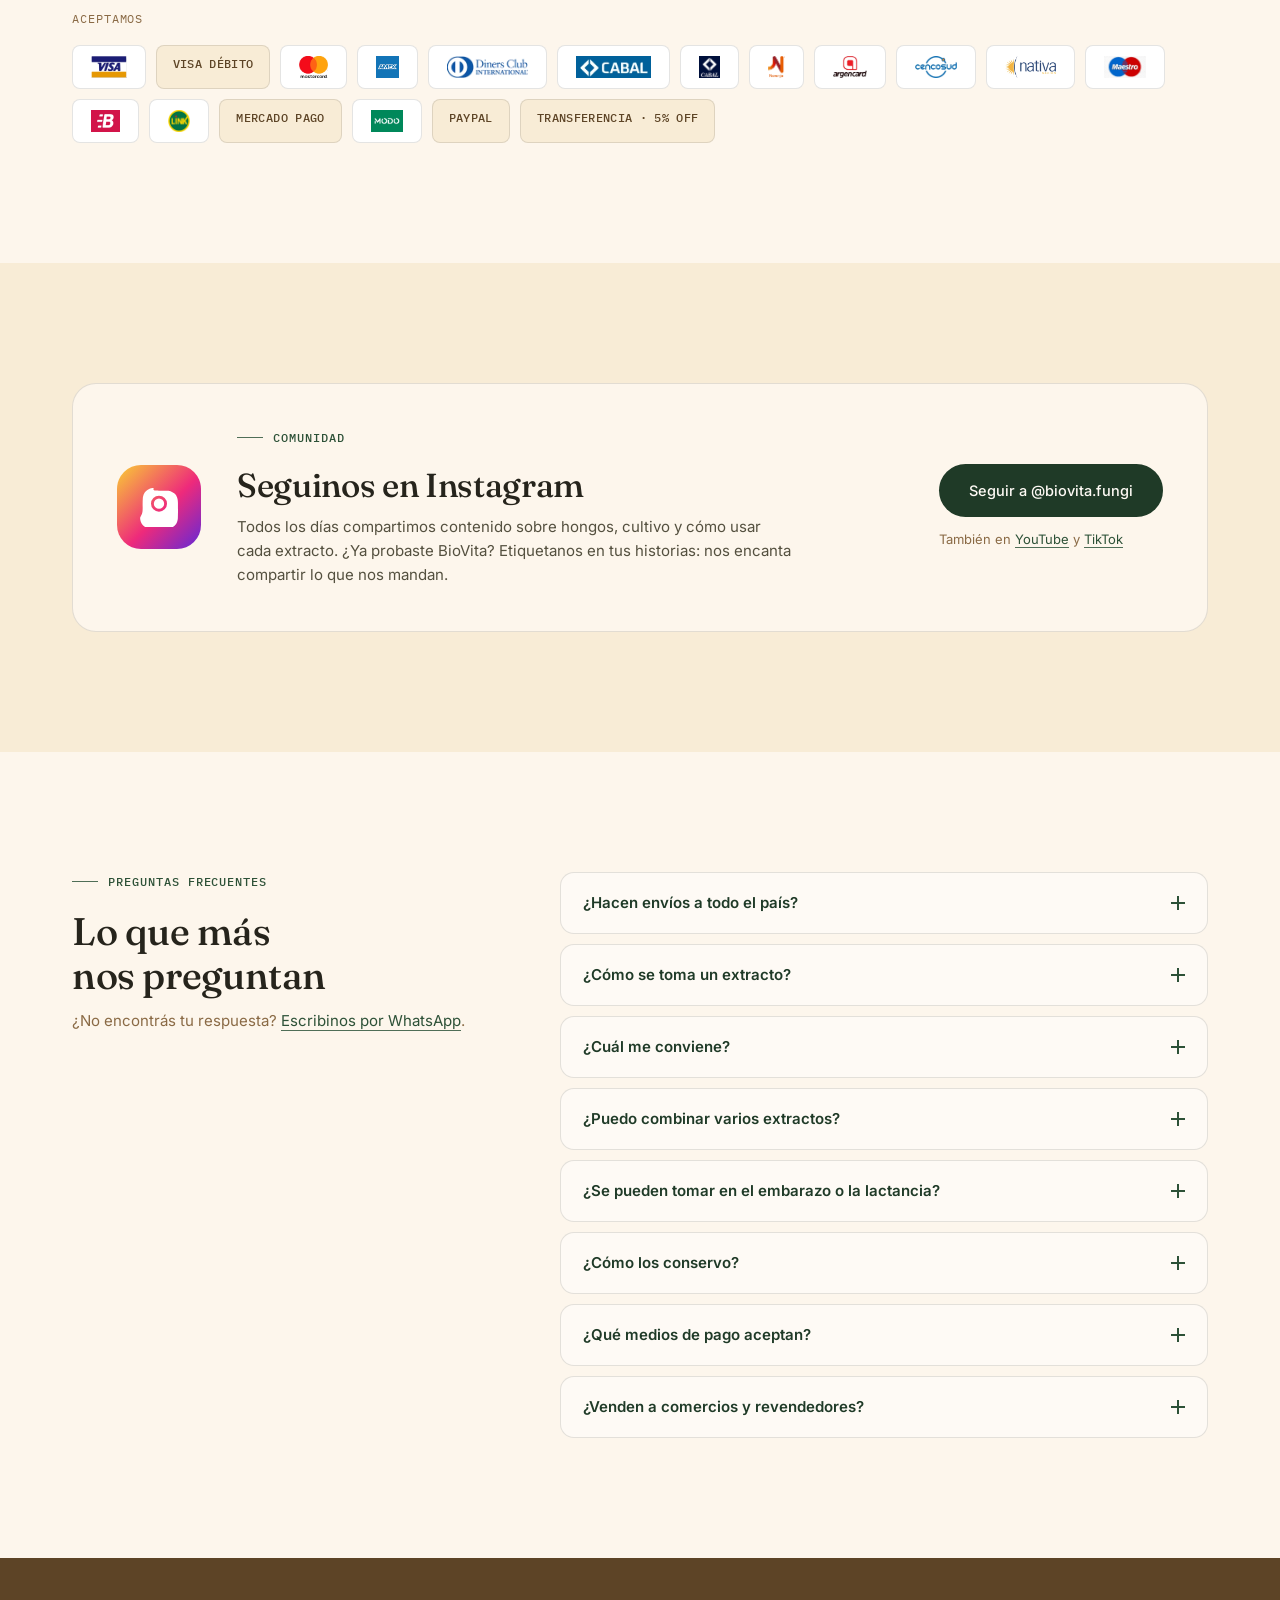
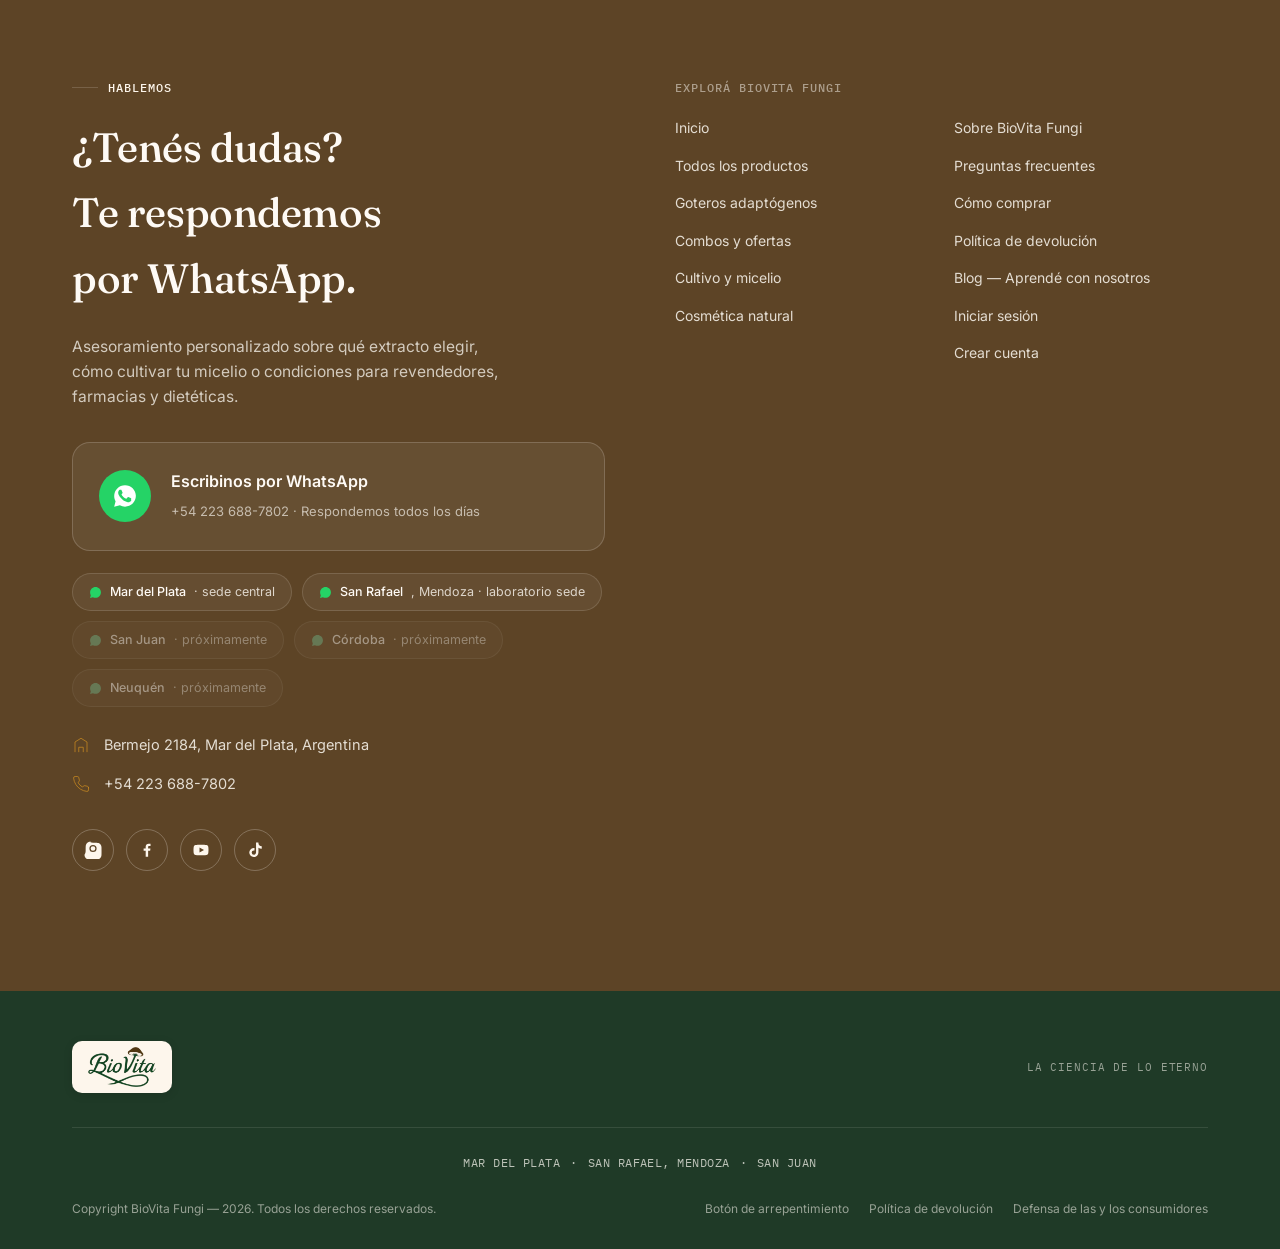
==== commit a19962ca: "Mejoras de la auditoría: imágenes unificadas, filtro por objetivo, carruseles móviles y rendimiento " ====
--- a/index.html
+++ b/index.html
@@ -1,4 +1,4 @@
-<!-- VERSION: 2026-11-23-v12 — imágenes en /img, precios al 22/11/2026, triple extracción. Todos los links de compra deben ir a biovitafungi.mitiendanube.com (los /productos/ no existen en www.biovitafungi.com). -->
+<!-- VERSION: 2026-11-23-v13 — imágenes en /img, precios al 22/11/2026, triple extracción. Todos los links de compra deben ir a biovitafungi.mitiendanube.com (los /productos/ no existen en www.biovitafungi.com). -->
 <!DOCTYPE html>
 <html lang="es-AR">
 <head>
@@ -22,13 +22,19 @@
 <meta property="og:image:height" content="630">
 <meta property="og:image:alt" content="Goteros de extractos BioVita Fungi">
 <meta name="twitter:card" content="summary_large_image">
-<link rel="preload" as="image" href="img/hero-melena-de-leon.webp">
+<link rel="preload" as="image" href="img/hero-melena-de-leon.webp" fetchpriority="high">
+<script type="application/ld+json">{"@context": "https://schema.org", "@type": "ItemList", "name": "Extractos triples BioVita", "itemListElement": [{"@type": "ListItem", "position": 1, "item": {"@type": "Product", "name": "Extracto triple Melena de León 50 ml BioVita", "brand": {"@type": "Brand", "name": "BioVita Fungi"}, "image": "https://www.biovitafungi.com/img/productos/extracto-triple-melena-de-leon-1.jpg", "description": "Extracto hidroalcohólico de Melena de León elaborado con un proceso de triple extracción en Mar del Plata. Gotero de vidrio ámbar de 50 ml.", "url": "https://biovitafungi.mitiendanube.com/productos/extracto-doble-melena-de-leon-50ml-biovita/", "offers": {"@type": "Offer", "price": "30000", "priceCurrency": "ARS", "availability": "https://schema.org/InStock", "url": "https://biovitafungi.mitiendanube.com/productos/extracto-doble-melena-de-leon-50ml-biovita/"}}}, {"@type": "ListItem", "position": 2, "item": {"@type": "Product", "name": "Extracto triple Reishi 50 ml BioVita", "brand": {"@type": "Brand", "name": "BioVita Fungi"}, "image": "https://www.biovitafungi.com/img/productos/extracto-triple-reishi-1.jpg", "description": "Extracto hidroalcohólico de Reishi elaborado con un proceso de triple extracción en Mar del Plata. Gotero de vidrio ámbar de 50 ml.", "url": "https://biovitafungi.mitiendanube.com/productos/extracto-doble-reishi-50ml-biovita/", "offers": {"@type": "Offer", "price": "30000", "priceCurrency": "ARS", "availability": "https://schema.org/InStock", "url": "https://biovitafungi.mitiendanube.com/productos/extracto-doble-reishi-50ml-biovita/"}}}, {"@type": "ListItem", "position": 3, "item": {"@type": "Product", "name": "Extracto triple Cordyceps 50 ml BioVita", "brand": {"@type": "Brand", "name": "BioVita Fungi"}, "image": "https://www.biovitafungi.com/img/productos/extracto-triple-cordyceps-1.jpg", "description": "Extracto hidroalcohólico de Cordyceps elaborado con un proceso de triple extracción en Mar del Plata. Gotero de vidrio ámbar de 50 ml.", "url": "https://biovitafungi.mitiendanube.com/productos/extracto-doble-cordyceps-50ml-biovita/", "offers": {"@type": "Offer", "price": "30000", "priceCurrency": "ARS", "availability": "https://schema.org/InStock", "url": "https://biovitafungi.mitiendanube.com/productos/extracto-doble-cordyceps-50ml-biovita/"}}}, {"@type": "ListItem", "position": 4, "item": {"@type": "Product", "name": "Extracto triple Cola de pavo 50 ml BioVita", "brand": {"@type": "Brand", "name": "BioVita Fungi"}, "image": "https://www.biovitafungi.com/img/productos/extracto-triple-cola-de-pavo-1.jpg", "description": "Extracto hidroalcohólico de Cola de pavo elaborado con un proceso de triple extracción en Mar del Plata. Gotero de vidrio ámbar de 50 ml.", "url": "https://biovitafungi.mitiendanube.com/productos/extracto-doble-cola-de-pavo-50ml-biovita/", "offers": {"@type": "Offer", "price": "30000", "priceCurrency": "ARS", "availability": "https://schema.org/InStock", "url": "https://biovitafungi.mitiendanube.com/productos/extracto-doble-cola-de-pavo-50ml-biovita/"}}}, {"@type": "ListItem", "position": 5, "item": {"@type": "Product", "name": "Extracto triple Lavanda 50 ml BioVita", "brand": {"@type": "Brand", "name": "BioVita Fungi"}, "image": "https://www.biovitafungi.com/img/productos/extracto-triple-lavanda-1.jpg", "description": "Extracto hidroalcohólico de Lavanda elaborado con un proceso de triple extracción en Mar del Plata. Gotero de vidrio ámbar de 50 ml.", "url": "https://biovitafungi.mitiendanube.com/productos/extracto-doble-lavanda-50ml-biovita/", "offers": {"@type": "Offer", "price": "30000", "priceCurrency": "ARS", "availability": "https://schema.org/InStock", "url": "https://biovitafungi.mitiendanube.com/productos/extracto-doble-lavanda-50ml-biovita/"}}}, {"@type": "ListItem", "position": 6, "item": {"@type": "Product", "name": "Extracto triple Tremella 50 ml BioVita", "brand": {"@type": "Brand", "name": "BioVita Fungi"}, "image": "https://www.biovitafungi.com/img/productos/extracto-triple-tremella-1.jpg", "description": "Extracto hidroalcohólico de Tremella elaborado con un proceso de triple extracción en Mar del Plata. Gotero de vidrio ámbar de 50 ml.", "url": "https://biovitafungi.mitiendanube.com/productos/extracto-doble-tremella-50ml-biovita/", "offers": {"@type": "Offer", "price": "30000", "priceCurrency": "ARS", "availability": "https://schema.org/InStock", "url": "https://biovitafungi.mitiendanube.com/productos/extracto-doble-tremella-50ml-biovita/"}}}, {"@type": "ListItem", "position": 7, "item": {"@type": "Product", "name": "Extracto triple Blend Mix 50 ml BioVita", "brand": {"@type": "Brand", "name": "BioVita Fungi"}, "image": "https://www.biovitafungi.com/img/productos/extracto-triple-blend-mix-1.jpg", "description": "Extracto hidroalcohólico de Blend Mix elaborado con un proceso de triple extracción en Mar del Plata. Gotero de vidrio ámbar de 50 ml.", "url": "https://biovitafungi.mitiendanube.com/productos/extracto-doble-blendbmix-50ml-biovita/", "offers": {"@type": "Offer", "price": "30000", "priceCurrency": "ARS", "availability": "https://schema.org/InStock", "url": "https://biovitafungi.mitiendanube.com/productos/extracto-doble-blendbmix-50ml-biovita/"}}}, {"@type": "ListItem", "position": 8, "item": {"@type": "Product", "name": "Extracto triple Ashwagandha 50 ml BioVita", "brand": {"@type": "Brand", "name": "BioVita Fungi"}, "image": "https://www.biovitafungi.com/img/productos/extracto-triple-ashwagandha-1.jpg", "description": "Extracto hidroalcohólico de Ashwagandha elaborado con un proceso de triple extracción en Mar del Plata. Gotero de vidrio ámbar de 50 ml.", "url": "https://biovitafungi.mitiendanube.com/productos/extracto-doble-ashwaganda-50ml-biovita/", "offers": {"@type": "Offer", "price": "30000", "priceCurrency": "ARS", "availability": "https://schema.org/InStock", "url": "https://biovitafungi.mitiendanube.com/productos/extracto-doble-ashwaganda-50ml-biovita/"}}}, {"@type": "ListItem", "position": 9, "item": {"@type": "Product", "name": "Extracto triple Chaga 50 ml BioVita", "brand": {"@type": "Brand", "name": "BioVita Fungi"}, "image": "https://www.biovitafungi.com/img/productos/extracto-triple-chaga-1.jpg", "description": "Extracto hidroalcohólico de Chaga elaborado con un proceso de triple extracción en Mar del Plata. Gotero de vidrio ámbar de 50 ml.", "url": "https://biovitafungi.mitiendanube.com/productos/extracto-triple-chaga-50ml-biovita-18nbi/", "offers": {"@type": "Offer", "price": "30000", "priceCurrency": "ARS", "availability": "https://schema.org/InStock", "url": "https://biovitafungi.mitiendanube.com/productos/extracto-triple-chaga-50ml-biovita-18nbi/"}}}, {"@type": "ListItem", "position": 10, "item": {"@type": "Product", "name": "Extracto triple Maitake 50 ml BioVita", "brand": {"@type": "Brand", "name": "BioVita Fungi"}, "image": "https://www.biovitafungi.com/img/productos/extracto-triple-maitake-1.jpg", "description": "Extracto hidroalcohólico de Maitake elaborado con un proceso de triple extracción en Mar del Plata. Gotero de vidrio ámbar de 50 ml.", "url": "https://biovitafungi.mitiendanube.com/productos/extracto-triple-maitake-50ml-biovita-1eil9/", "offers": {"@type": "Offer", "price": "30000", "priceCurrency": "ARS", "availability": "https://schema.org/InStock", "url": "https://biovitafungi.mitiendanube.com/productos/extracto-triple-maitake-50ml-biovita-1eil9/"}}}, {"@type": "ListItem", "position": 11, "item": {"@type": "Product", "name": "Extracto triple Gírgolas 50 ml BioVita", "brand": {"@type": "Brand", "name": "BioVita Fungi"}, "image": "https://www.biovitafungi.com/img/productos/extracto-triple-girgolas-1.jpg", "description": "Extracto hidroalcohólico de Gírgolas elaborado con un proceso de triple extracción en Mar del Plata. Gotero de vidrio ámbar de 50 ml.", "url": "https://biovitafungi.mitiendanube.com/productos/extracto-triple-girgolas-50ml-biovita-7azal/", "offers": {"@type": "Offer", "price": "30000", "priceCurrency": "ARS", "availability": "https://schema.org/InStock", "url": "https://biovitafungi.mitiendanube.com/productos/extracto-triple-girgolas-50ml-biovita-7azal/"}}}, {"@type": "ListItem", "position": 12, "item": {"@type": "Product", "name": "Extracto triple Cardo Mariano 50 ml BioVita", "brand": {"@type": "Brand", "name": "BioVita Fungi"}, "image": "https://www.biovitafungi.com/img/productos/extracto-triple-cardo-mariano-1.jpg", "description": "Extracto hidroalcohólico de Cardo Mariano elaborado con un proceso de triple extracción en Mar del Plata. Gotero de vidrio ámbar de 50 ml.", "url": "https://biovitafungi.mitiendanube.com/productos/extracto-triple-cardo-mariano-50ml-biovita-48i6u/", "offers": {"@type": "Offer", "price": "30000", "priceCurrency": "ARS", "availability": "https://schema.org/InStock", "url": "https://biovitafungi.mitiendanube.com/productos/extracto-triple-cardo-mariano-50ml-biovita-48i6u/"}}}]}</script>
 <script type="application/ld+json">{"@context": "https://schema.org", "@type": "FAQPage", "mainEntity": [{"@type": "Question", "name": "¿Hacen envíos a todo el país?", "acceptedAnswer": {"@type": "Answer", "text": "Sí, enviamos a toda la Argentina por Correo Argentino y Andreani. El envío es gratis en compras desde $150.000."}}, {"@type": "Question", "name": "¿Cómo se toma un extracto?", "acceptedAnswer": {"@type": "Answer", "text": "Agitá bien el frasco y poné entre 40 y 60 gotas en un vaso con un poco de agua. Como son extractos hidroalcohólicos, se recomienda diluirlos. Respetá siempre la porción indicada en el rótulo."}}, {"@type": "Question", "name": "¿Cuál me conviene?", "acceptedAnswer": {"@type": "Answer", "text": "Mirá la guía \"Elegí por momento del día\" o escribinos por WhatsApp y te ayudamos a elegir."}}, {"@type": "Question", "name": "¿Puedo combinar varios extractos?", "acceptedAnswer": {"@type": "Answer", "text": "Sí. Muchos de nuestros clientes combinan varios extractos, y hay quienes toman toda la línea. Nos cuentan que los sumaron sin problema a su rutina diaria. Respetá la porción indicada en el rótulo de cada uno y, ante cualquier duda, consultá a tu médico."}}, {"@type": "Question", "name": "¿Se pueden tomar en el embarazo o la lactancia?", "acceptedAnswer": {"@type": "Answer", "text": "No los recomendamos en embarazo, lactancia ni para niños. Ante cualquier duda, consultá a tu médico."}}, {"@type": "Question", "name": "¿Cómo los conservo?", "acceptedAnswer": {"@type": "Answer", "text": "Guardalos bien cerrados, en un lugar fresco y lejos de la luz directa del sol."}}, {"@type": "Question", "name": "¿Qué medios de pago aceptan?", "acceptedAnswer": {"@type": "Answer", "text": "Nuvempago, Mercado Pago y PayPal. Tarjetas de crédito y débito, hasta 24 cuotas según banco, y transferencia o depósito con 5% de descuento."}}, {"@type": "Question", "name": "¿Venden a comercios y revendedores?", "acceptedAnswer": {"@type": "Answer", "text": "Sí. Con el pack de 10 pagás $17.500 cada uno, con el de 20, $13.000, y con el de 50, $10.000. Los packs están en la tienda, o escribinos por WhatsApp para armar tu pedido."}}]}</script>
 <script type="application/ld+json">{"@context": "https://schema.org", "@type": "Store", "name": "BioVita Fungi", "slogan": "La ciencia de lo eterno", "description": "Extractos de triple extracción de Melena de León, Reishi, Cordyceps y más, micelio para cultivar en casa y cosmética natural. Hecho en Mar del Plata, envíos a todo el país.", "url": "https://www.biovitafungi.com/", "logo": "https://www.biovitafungi.com/img/apple-touch-icon.png", "image": "https://www.biovitafungi.com/img/og-biovita.jpg", "telephone": "+54 9 223 688-7802", "address": {"@type": "PostalAddress", "streetAddress": "Bermejo 2184", "addressLocality": "Mar del Plata", "addressRegion": "Buenos Aires", "addressCountry": "AR"}, "areaServed": "AR", "sameAs": ["https://www.instagram.com/biovita.fungi/", "https://www.facebook.com/BiovitaFungi", "https://www.youtube.com/@BioVitaFungi", "https://www.tiktok.com/@biovitafungi", "https://biovitafungi.mitiendanube.com/"]}</script>
-<link rel="preconnect" href="https://fonts.googleapis.com">
-<link rel="preconnect" href="https://fonts.gstatic.com" crossorigin>
-<link href="https://fonts.googleapis.com/css2?family=Fraunces:opsz,wght,SOFT,WONK@9..144,300..700,0..100,0..1&family=Inter:wght@400;500;600&family=IBM+Plex+Mono:wght@400;500&display=swap" rel="stylesheet">
+<link rel="preload" href="fonts/fraunces-latin-opsz-normal.woff2" as="font" type="font/woff2" crossorigin>
 <style>
+  @font-face{font-family:'Fraunces';font-style:normal;font-weight:100 900;font-display:swap;src:url(fonts/fraunces-latin-opsz-normal.woff2) format('woff2');}
+  @font-face{font-family:'Fraunces';font-style:italic;font-weight:100 900;font-display:swap;src:url(fonts/fraunces-latin-opsz-italic.woff2) format('woff2');}
+  @font-face{font-family:'Inter';font-style:normal;font-weight:400;font-display:swap;src:url(fonts/inter-latin-400-normal.woff2) format('woff2');}
+  @font-face{font-family:'Inter';font-style:normal;font-weight:500;font-display:swap;src:url(fonts/inter-latin-500-normal.woff2) format('woff2');}
+  @font-face{font-family:'Inter';font-style:normal;font-weight:600;font-display:swap;src:url(fonts/inter-latin-600-normal.woff2) format('woff2');}
+  @font-face{font-family:'IBM Plex Mono';font-style:normal;font-weight:400;font-display:swap;src:url(fonts/ibm-plex-mono-latin-400-normal.woff2) format('woff2');}
+  @font-face{font-family:'IBM Plex Mono';font-style:normal;font-weight:500;font-display:swap;src:url(fonts/ibm-plex-mono-latin-500-normal.woff2) format('woff2');}
   :root{
     --beige:#F8ECD6;
     --beige-light:#FDF6EC;
@@ -55,6 +61,7 @@
     overflow-x:hidden;
   }
   ::selection{background:var(--moss);color:var(--cream);}
+  .sr-only{position:absolute;width:1px;height:1px;padding:0;margin:-1px;overflow:hidden;clip:rect(0,0,0,0);white-space:nowrap;border:0;}
 
   h1,h2,h3,.display{
     font-family:'Fraunces',serif;
@@ -160,8 +167,8 @@
     display:flex;flex-direction:column;
   }
   .band-card:hover{transform:translateY(-4px);box-shadow:0 16px 34px rgba(38,36,28,0.08);}
-  .band-card .ph-image{height:150px;margin-bottom:14px;border-radius:10px;}
-  .band-card h4{font-size:14.5px;font-weight:500;margin-bottom:6px;line-height:1.3;min-height:38px;}
+  .band-card .ph-image{height:170px;margin-bottom:14px;border-radius:10px;background-color:#F3E4C8;}
+  .band-card h3{font-size:14.5px;font-weight:500;margin-bottom:6px;line-height:1.3;min-height:38px;}
   .band-card .price-row{display:flex;justify-content:center;align-items:baseline;gap:7px;margin-bottom:4px;}
   .band-card .price-now{font-size:17px;font-weight:600;color:var(--ink);}
   .band-card .price-was{font-size:12px;color:#9a927a;text-decoration:line-through;}
@@ -172,7 +179,12 @@
     transition:all .3s ease;
   }
   .band-card a.buy:hover{background:var(--moss-deep);}
-  @media (max-width:820px){ .band-grid{grid-template-columns:1fr;} .trust-strip{gap:16px;justify-content:flex-start;overflow-x:auto;} }
+  @media (max-width:820px){
+    .band-grid{display:flex;overflow-x:auto;scroll-snap-type:x mandatory;scroll-padding-inline:20px;gap:14px;margin:0 -20px;padding:4px 20px 14px;scrollbar-width:none;}
+    .band-grid::-webkit-scrollbar{display:none;}
+    .band-card{flex:0 0 72%;scroll-snap-align:start;}
+    .trust-strip{gap:16px;justify-content:flex-start;overflow-x:auto;}
+  }
 
   /* ================= NAV ================= */
   header{
@@ -245,6 +257,7 @@
     position:relative;z-index:2;
     display:grid;grid-template-columns:1.15fr 0.85fr;gap:60px;align-items:center;
   }
+  h1,h2{text-wrap:balance;}
   .hero-copy h1{
     color:var(--cream);
     font-size:clamp(2.4rem,4.6vw,4.1rem);
@@ -297,6 +310,20 @@
     font-size:12.5px;color:rgba(251,248,241,0.55);
   }
   .hero-note b{color:var(--beige-light);font-weight:500;}
+  .promo-code{display:inline-flex;flex-wrap:wrap;align-items:center;gap:10px;font-size:13.5px;color:rgba(251,248,241,0.82);}
+  .code-copy{display:inline-flex;align-items:center;gap:8px;font-family:'IBM Plex Mono',monospace;font-size:13px;letter-spacing:.14em;font-weight:500;color:var(--moss-deep);background:#E0A33A;border:none;border-radius:999px;padding:7px 14px;cursor:pointer;transition:transform .2s ease, background .2s ease;}
+  .code-copy:hover{transform:translateY(-1px);background:#E8B04E;}
+  .code-copy svg{width:14px;height:14px;stroke:currentColor;fill:none;stroke-width:2;}
+  .code-copy.copied{background:var(--beige-light);}
+  /* tarjeta de producto flotante en el hero */
+  .hero-product{position:absolute;left:-36px;bottom:-26px;z-index:3;display:flex;align-items:center;gap:14px;background:var(--cream);border-radius:18px;padding:12px 18px 12px 12px;box-shadow:0 24px 50px rgba(0,0,0,0.32);color:var(--ink);text-decoration:none;max-width:290px;transition:transform .3s ease;}
+  .hero-product:hover{transform:translateY(-3px);}
+  .hero-product img{width:64px;height:64px;border-radius:12px;object-fit:cover;background:#F3E4C8;flex-shrink:0;}
+  .hero-product .hp-k{display:block;font-family:'IBM Plex Mono',monospace;font-size:10.5px;letter-spacing:.12em;text-transform:uppercase;color:var(--earth-soft);}
+  .hero-product .hp-n{display:block;font-family:'Fraunces',serif;font-size:16px;line-height:1.2;margin:2px 0 4px;}
+  .hero-product .hp-p{font-size:13.5px;font-weight:600;color:var(--moss-deep);}
+  .hero-product .hp-p span{font-weight:500;color:var(--moss);text-decoration:underline;text-underline-offset:3px;margin-left:8px;}
+  @media (max-width:980px){.hero-visual{flex-direction:column;}.hero-product{position:relative;left:auto;bottom:auto;margin:-36px auto 0;}}
 
   .hero-visual{
     position:relative;
@@ -314,6 +341,9 @@
     text-align:center;
     color:rgba(251,248,241,0.85);
   }
+  .ph-image > img{position:absolute;inset:0;width:100%;height:100%;object-fit:contain;display:block;}
+  .ph-image.fit-cover > img, .hero-bottle > img{object-fit:cover;}
+  .ph-image.on-white{background-color:#fff !important;}
   .ph-image svg{width:40px;height:40px;opacity:0.6;}
   .ph-image span{font-size:11px;line-height:1.5;max-width:220px;}
   .ph-image.photo{justify-content:flex-end;}
@@ -445,7 +475,7 @@
   .cat-card:hover{transform:translateY(-8px);box-shadow:0 24px 50px rgba(38,36,28,0.12);}
   .cat-card .ph-image{
     height:230px;border-radius:0;border:none;border-bottom:1px solid var(--line);
-    background-color: #DCD2B9;
+    background-color:#F3E5CC;
     color:var(--earth);
   }
   .cat-card .ph-image svg{opacity:0.55;stroke:var(--earth);}
@@ -462,6 +492,13 @@
 
   .extracts-head{margin-top:64px;margin-bottom:28px;}
   .extracts-head .mono{font-size:12px;color:var(--earth-soft);}
+  .goal-filter{display:flex;flex-wrap:wrap;align-items:center;gap:8px;margin-top:16px;}
+  .goal-label{font-family:'Fraunces',serif;font-size:17px;color:var(--moss-deep);margin-right:6px;}
+  .goal-chip{font-family:'Inter',sans-serif;font-size:13.5px;font-weight:500;color:var(--moss-deep);background:var(--beige-light);border:1px solid var(--line);border-radius:999px;padding:8px 15px;cursor:pointer;transition:all .2s ease;}
+  .goal-chip:hover{border-color:var(--moss-soft);}
+  .goal-chip.is-active{background:var(--moss-deep);color:var(--cream);border-color:var(--moss-deep);}
+  .extract-card.is-hidden{display:none;}
+  @media(max-width:760px){.goal-filter{flex-wrap:nowrap;overflow-x:auto;margin:16px -20px 0;padding:0 20px 6px;scrollbar-width:none;}.goal-filter::-webkit-scrollbar{display:none;}.goal-chip{flex-shrink:0;}.goal-label{flex-shrink:0;}}
   .extract-card{position:relative;}
   .new-tag{position:absolute;top:12px;left:12px;z-index:2;background:var(--gold);color:var(--cream);font-size:10.5px;letter-spacing:.14em;text-transform:uppercase;padding:5px 10px;border-radius:999px;}
   .extracts-grid{display:grid;grid-template-columns:repeat(4,1fr);gap:18px;}
@@ -470,8 +507,8 @@
     padding:16px;text-align:center;transition:border-color .3s ease, transform .3s ease;
   }
   .extract-card:hover{border-color:var(--moss-soft);transform:translateY(-4px);}
-  .extract-card .ph-image{height:130px;margin-bottom:14px;border-radius:9px;}
-  .extract-card h4{font-size:14.5px;font-weight:500;margin-bottom:8px;line-height:1.3;}
+  .extract-card .ph-image{height:130px;margin-bottom:14px;border-radius:9px;background-color:#F3E4C8;}
+  .extract-card h3{font-size:14.5px;font-weight:500;margin-bottom:8px;line-height:1.3;}
   .extract-card .price-row{display:flex;justify-content:center;align-items:baseline;gap:7px;margin-bottom:2px;}
   .extract-card .price-now{font-size:15px;font-weight:600;color:var(--ink);}
   .extract-card .price-was{font-size:11.5px;color:#9a927a;text-decoration:line-through;}
@@ -495,10 +532,10 @@
     padding:20px;transition:border-color .3s ease, transform .3s ease;
   }
   .pick:hover{border-color:var(--moss-soft);transform:translateY(-4px);}
-  .pick .ph-image{height:120px;margin-bottom:16px;border-radius:10px;background-color:#E4DABF;color:var(--earth);}
+  .pick .ph-image{height:140px;margin-bottom:16px;border-radius:10px;background-color:#F3E4C8;color:var(--earth);}
   .pick .ph-image svg{width:26px;height:26px;}
   .pick .ph-image span{font-size:9.5px;}
-  .pick h4{font-size:15px;font-weight:500;margin-bottom:8px;line-height:1.3;}
+  .pick h3{font-size:15px;font-weight:500;margin-bottom:8px;line-height:1.3;}
   .pick .price-row{display:flex;align-items:baseline;gap:8px;margin-bottom:14px;}
   .pick .price-now{font-size:16px;font-weight:600;color:var(--ink);}
   .pick .price-was{font-size:12.5px;color:#9a927a;text-decoration:line-through;}
@@ -543,7 +580,7 @@
   }
   .ship-card:hover{transform:translateY(-6px);box-shadow:0 20px 40px rgba(38,36,28,0.1);}
   .ship-card svg{width:30px;height:30px;stroke:var(--moss);margin-bottom:20px;}
-  .ship-card h4{font-size:16.5px;font-weight:500;margin-bottom:10px;}
+  .ship-card h3{font-size:16.5px;font-weight:500;margin-bottom:10px;}
   .ship-card p{font-size:13.5px;color:#54503f;}
   .ship-card a.mini-link{font-size:13px;color:var(--moss);border-bottom:1px solid var(--moss-soft);display:inline-block;margin-top:12px;}
   .pay-row{
@@ -627,7 +664,15 @@
   .pick .price-cuotas{margin-top:2px;margin-bottom:0;}
   .picks-grid-5{grid-template-columns:repeat(5,1fr);}
   @media(max-width:1100px){.picks-grid-5{grid-template-columns:repeat(3,1fr);}}
-  @media(max-width:760px){.picks-grid-5{grid-template-columns:1fr 1fr;}}
+  @media(max-width:760px){
+    .picks-grid, .picks-grid-5{display:flex;overflow-x:auto;scroll-snap-type:x mandatory;scroll-padding-inline:20px;gap:14px;margin:0 -20px;padding:4px 20px 14px;scrollbar-width:none;}
+    .picks-grid::-webkit-scrollbar{display:none;}
+    .picks-grid .pick{flex:0 0 62%;scroll-snap-align:start;}
+    .swipe-hint{display:block;}
+  }
+  .swipe-hint{display:none;font-size:12px;color:var(--earth-soft);margin:-14px 0 12px;}
+  .swipe-hint.on-dark{color:rgba(251,248,241,0.6);margin:0 0 12px;}
+  @media(max-width:980px){#presencia .swipe-hint{display:block;}}
 
   @media(max-width:900px){.moments-grid{grid-template-columns:1fr;}.moments{padding:28px 22px 22px;}}
 
@@ -660,7 +705,10 @@
   #presencia{background:var(--moss-deep);color:var(--beige-light);}
   #presencia h2{color:var(--cream);font-size:clamp(1.8rem,3vw,2.6rem);margin-bottom:12px;}
   #presencia .section-lead{color:rgba(251,248,241,0.65);font-size:15px;margin-bottom:56px;max-width:520px;}
-  .presencia-grid{display:grid;grid-template-columns:repeat(3,1fr);gap:26px;}
+  .presencia-grid{display:grid;grid-template-columns:repeat(6,1fr);gap:26px;}
+  .presencia-grid > .presencia-card{grid-column:span 2;}
+  .presencia-grid > .presencia-card:nth-child(4){grid-column:2 / span 2;}
+  .presencia-grid > .presencia-card:nth-child(5){grid-column:4 / span 2;}
   .presencia-card{
     background:rgba(251,248,241,0.05);
     border:1px solid rgba(251,248,241,0.12);
@@ -690,7 +738,7 @@
   }
   .presencia-card .wa-btn-p:hover{background:#1ebe59;transform:scale(1.02);}
   .presencia-card.sede-principal{border-color:rgba(201,138,32,0.3);}
-  @media(max-width:980px){.presencia-grid{grid-template-columns:1fr;max-width:420px;margin:0 auto;}}
+  @media(max-width:980px){.presencia-grid{display:flex;overflow-x:auto;scroll-snap-type:x mandatory;scroll-padding-inline:20px;gap:14px;margin:0 -20px;padding:4px 20px 14px;scrollbar-width:none;}.presencia-grid::-webkit-scrollbar{display:none;}.presencia-grid > .presencia-card{flex:0 0 80%;max-width:340px;scroll-snap-align:start;}}
 
   /* ================= CONTACTO ================= */
   #contacto{background:var(--earth);color:var(--beige-light);}
@@ -736,7 +784,7 @@
   .social-row a svg{width:18px;height:18px;fill:var(--beige-light);transition:fill .3s ease;}
   .social-row a:hover svg{fill:var(--earth);}
 
-  .sitemap h4{
+  .sitemap h3{
     font-size:12px;color:rgba(251,248,241,0.5);margin-bottom:18px;
   }
   .sitemap-cols{display:grid;grid-template-columns:1fr 1fr;gap:24px;}
@@ -748,8 +796,9 @@
   footer{background:var(--moss-deep);color:rgba(251,248,241,0.55);padding:50px 0 30px;}
   .footer-top{display:flex;justify-content:space-between;align-items:center;flex-wrap:wrap;gap:20px;padding-bottom:34px;border-bottom:1px solid rgba(251,248,241,0.1);margin-bottom:26px;}
   .footer-logo{font-family:'Fraunces',serif;color:var(--beige-light);font-size:20px;}
-  .footer-presencia{text-align:center;font-size:11.5px;color:rgba(251,248,241,0.4);margin-bottom:26px;letter-spacing:0.04em;}
+  .footer-presencia{text-align:center;font-size:11.5px;color:rgba(251,248,241,0.72);margin-bottom:26px;letter-spacing:0.04em;}
   .footer-presencia span{margin:0 10px;}
+  .footer-legal{display:inline-flex;flex-wrap:wrap;gap:8px 20px;}
   .footer-bottom{display:flex;justify-content:space-between;align-items:center;flex-wrap:wrap;gap:14px;font-size:12px;}
   .footer-bottom a{border-bottom:1px solid transparent;}
   .footer-bottom a:hover{border-color:currentColor;}
@@ -818,7 +867,7 @@
 <header id="siteHeader">
   <div class="wrap">
     <a href="#inicio" class="logo">
-      <img src="img/logo-biovita.webp" alt="BioVita Fungi" class="logo-img">
+      <img src="img/logo-biovita.webp" alt="BioVita Fungi" class="logo-img" width="260" height="152">
     </a>
     <nav class="links">
       <a href="#inicio">Inicio</a>
@@ -845,7 +894,7 @@
   <div class="wrap hero-grid">
     <div class="hero-copy">
       <div class="eyebrow on-dark mono">Micología funcional — hecho en Argentina</div>
-      <h1>La misma red que sostiene<br>un bosque entero, ahora <em>en un gotero.</em></h1>
+      <h1>La misma red que sostiene un bosque entero, ahora <em>en un gotero.</em></h1>
       <div class="hero-tagline gold">La ciencia de lo eterno</div>
       <p class="lead">En BioVita Fungi unimos el rigor de laboratorio con la sabiduría milenaria del reino fungi: extractos de triple extracción y micelio para que cultives tus propios hongos en casa.</p>
       <div class="hero-ctas">
@@ -855,11 +904,15 @@
           Hablar por WhatsApp
         </a>
       </div>
-      <div class="hero-note">Usá el código <b>BIO10</b> y obtené un descuento exclusivo en tu primera compra.</div>
+      <div class="hero-note"><span class="promo-code"><span>10% OFF en tu primera compra con el código</span> <button type="button" class="code-copy" data-code="BIO10" aria-label="Copiar el código BIO10">BIO10 <svg viewBox="0 0 24 24" aria-hidden="true"><rect x="9" y="9" width="11" height="11" rx="2"/><path d="M5 15V5a2 2 0 0 1 2-2h10"/></svg></button></span></div>
     </div>
     <div class="hero-visual">
       <div class="hero-glow"></div>
-      <div class="ph-image photo hero-bottle no-credit" style="background-image:url('img/hero-melena-de-leon.webp');"></div>
+      <div class="ph-image photo hero-bottle no-credit"><img src="img/hero-melena-de-leon.webp" alt="Melena de León (Hericium erinaceus) creciendo sobre la madera" width="640" height="642" fetchpriority="high"></div>
+      <a class="hero-product" href="https://biovitafungi.mitiendanube.com/productos/extracto-doble-melena-de-leon-50ml-biovita/" target="_blank" rel="noopener">
+        <img src="img/productos/extracto-triple-melena-de-leon.webp" alt="" width="64" height="64" decoding="async">
+        <span><span class="hp-k">El más elegido</span><span class="hp-n">Extracto triple Melena de León · 50 ml</span><span class="hp-p">$30.000<span>Comprar</span></span></span>
+      </a>
     </div>
   </div>
 </section>
@@ -872,24 +925,25 @@
       <span><svg viewBox="0 0 24 24" fill="none" stroke-linecap="round" stroke-linejoin="round"><path d="M9 12l2 2 4-4M7.835 4.697a3.42 3.42 0 001.946-.806 3.42 3.42 0 014.438 0 3.42 3.42 0 001.946.806 3.42 3.42 0 013.138 3.138 3.42 3.42 0 00.806 1.946 3.42 3.42 0 010 4.438 3.42 3.42 0 00-.806 1.946 3.42 3.42 0 01-3.138 3.138 3.42 3.42 0 00-1.946.806 3.42 3.42 0 01-4.438 0 3.42 3.42 0 00-1.946-.806 3.42 3.42 0 01-3.138-3.138 3.42 3.42 0 00-.806-1.946 3.42 3.42 0 010-4.438 3.42 3.42 0 00.806-1.946 3.42 3.42 0 013.138-3.138z"/></svg> Extractos con trazabilidad de lote</span>
       <span><svg viewBox="0 0 24 24" fill="none" stroke-linecap="round" stroke-linejoin="round"><path d="M12 22s8-4 8-10V5l-8-3-8 3v7c0 6 8 10 8 10z"/></svg> Pago 100% seguro</span>
     </div>
+    <h2 class="sr-only">Los extractos más elegidos</h2>
     <div class="band-grid">
       <div class="band-card reveal">
-        <div class="ph-image photo no-credit" style="background-image:url('https://dcdn-us.mitiendanube.com/stores/006/855/377/products/63020-81eb702548ac4f7d9217826767042598-1024-1024.webp');"></div>
-        <h4>Extracto triple Melena de León 50ml</h4>
+        <div class="ph-image photo no-credit"><img src="img/productos/extracto-triple-melena-de-leon.webp" alt="Lámina ilustrada de Melena de León, extracto triple BioVita" width="600" height="600" loading="lazy" decoding="async"></div>
+        <h3>Extracto triple Melena de León 50ml</h3>
         <div class="price-row"><span class="price-now">$30.000</span></div>
         <span class="band-reviews">$28.500 con transferencia</span>
         <a class="buy" href="https://biovitafungi.mitiendanube.com/productos/extracto-doble-melena-de-leon-50ml-biovita/" target="_blank" rel="noopener">Comprar</a>
       </div>
       <div class="band-card reveal">
-        <div class="ph-image photo no-credit" style="background-image:url('https://dcdn-us.mitiendanube.com/stores/006/855/377/products/reishi-6d0538b0c133c347e317845054162957-1024-1024.webp');"></div>
-        <h4>Extracto triple Reishi 50ml</h4>
+        <div class="ph-image photo no-credit"><img src="img/productos/extracto-triple-reishi.webp" alt="Lámina ilustrada de Reishi, extracto triple BioVita" width="600" height="600" loading="lazy" decoding="async"></div>
+        <h3>Extracto triple Reishi 50ml</h3>
         <div class="price-row"><span class="price-now">$30.000</span></div>
         <span class="band-reviews">$28.500 con transferencia</span>
         <a class="buy" href="https://biovitafungi.mitiendanube.com/productos/extracto-doble-reishi-50ml-biovita/" target="_blank" rel="noopener">Comprar</a>
       </div>
       <div class="band-card reveal">
-        <div class="ph-image photo no-credit" style="background-image:url('https://dcdn-us.mitiendanube.com/stores/006/855/377/products/63016-c2e22805f294d44e8917826922012176-1024-1024.webp');"></div>
-        <h4>Extracto triple Cordyceps 50ml</h4>
+        <div class="ph-image photo no-credit"><img src="img/productos/extracto-triple-cordyceps.webp" alt="Lámina ilustrada de Cordyceps, extracto triple BioVita" width="600" height="600" loading="lazy" decoding="async"></div>
+        <h3>Extracto triple Cordyceps 50ml</h3>
         <div class="price-row"><span class="price-now">$30.000</span></div>
         <span class="band-reviews">$28.500 con transferencia</span>
         <a class="buy" href="https://biovitafungi.mitiendanube.com/productos/extracto-doble-cordyceps-50ml-biovita/" target="_blank" rel="noopener">Comprar</a>
@@ -981,7 +1035,7 @@
 
     <div class="cat-grid">
       <div class="cat-card reveal">
-        <div class="ph-image photo no-credit" style="background-image:url('https://dcdn-us.mitiendanube.com/stores/006/855/377/categories/gemini_generated_image_92uav792uav792ua-c2c60e26b06d07c7d017842552164371-480-0.png');"></div>
+        <div class="ph-image photo no-credit fit-cover"><img src="img/cat-goteros.webp" alt="Láminas ilustradas de Melena de León, Reishi, Cordyceps, Cola de pavo y Ashwagandha" width="1200" height="480" loading="lazy" decoding="async"></div>
         <div class="cat-body">
           <span class="mono">Best seller</span>
           <h3>Goteros Adaptógenos</h3>
@@ -991,7 +1045,7 @@
       </div>
 
       <div class="cat-card reveal">
-        <div class="ph-image photo no-credit" style="background-image:url('https://dcdn-us.mitiendanube.com/stores/006/855/377/categories/gemini_generated_image_3501z93501z93501-f9d2834e900a2a29e817842558272443-480-0.png');"></div>
+        <div class="ph-image photo no-credit fit-cover"><img src="img/productos/cultivo-reishi-1.webp" alt="Reishi fructificando en un cultivo de BioVita" width="900" height="650" loading="lazy" decoding="async"></div>
         <div class="cat-body">
           <span class="mono">Para cultivar en casa</span>
           <h3>Cultivo y micelio</h3>
@@ -1006,10 +1060,11 @@
       <span class="mono">Los preferidos de la comunidad</span>
       <a href="https://biovitafungi.mitiendanube.com/productos/" target="_blank" rel="noopener">Ver todo el catálogo →</a>
     </div>
+    <p class="swipe-hint" aria-hidden="true">Deslizá para ver más →</p>
     <div class="picks-grid">
       <div class="pick reveal">
-        <div class="ph-image photo no-credit" style="background-image:url('https://dcdn-us.mitiendanube.com/stores/006/855/377/products/whatsapp-image-2026-07-16-at-22-58-50-1-bdce4de8264608941417842538809518-1024-1024.webp');"></div>
-        <h4>Tripack BioVita | Melena de León + Reishi + Cordyceps (3 x 50ml)</h4>
+        <div class="ph-image photo no-credit "><img src="img/productos/tripack-biovita.webp" alt="Tripack BioVita: Melena de León, Reishi y Cordyceps" width="720" height="720" loading="lazy" decoding="async"></div>
+        <h3>Tripack BioVita | Melena de León + Reishi + Cordyceps (3 x 50ml)</h3>
         <div class="price-row">
           <span class="price-now">$75.000</span>
           <span class="price-was">$90.000</span>
@@ -1019,8 +1074,8 @@
         <a class="buy" href="https://biovitafungi.mitiendanube.com/productos/tripack-bienestar-adaptogenos-50ml/" target="_blank" rel="noopener">Comprar</a>
       </div>
       <div class="pick reveal">
-        <div class="ph-image photo no-credit" style="background-image:url('https://dcdn-us.mitiendanube.com/stores/006/855/377/products/whatsapp-image-2026-07-16-at-20-05-51-199131b7dcc999e9be17842443985058-1024-1024.webp');"></div>
-        <h4>Armá tu Combo: 2 Extractos Triples a Elección</h4>
+        <div class="ph-image photo no-credit "><img src="img/productos/combo-2-extractos.webp" alt="Combo de 2 extractos triples a elección" width="720" height="720" loading="lazy" decoding="async"></div>
+        <h3>Armá tu Combo: 2 Extractos Triples a Elección</h3>
         <div class="price-row">
           <span class="price-now">$45.000</span>
           <span class="price-was">$60.000</span>
@@ -1030,8 +1085,8 @@
         <a class="buy" href="https://biovitafungi.mitiendanube.com/productos/promo-2-extractos-dobles-a-eleccion/" target="_blank" rel="noopener">Comprar</a>
       </div>
       <div class="pick reveal">
-        <div class="ph-image photo no-credit" style="background-image:url('https://dcdn-us.mitiendanube.com/stores/006/855/377/products/whatsapp-image-2026-07-14-at-18-34-27-40f06b8a81e9b62ad017842446278900-1024-1024.webp');"></div>
-        <h4>Pack x2 Crema de Tremella y Aloe vera</h4>
+        <div class="ph-image photo no-credit on-white"><img src="img/productos/crema-tremella-aloe.webp" alt="Pack x2 Crema de Tremella y Aloe vera" width="720" height="720" loading="lazy" decoding="async"></div>
+        <h3>Pack x2 Crema de Tremella y Aloe vera</h3>
         <div class="price-row">
           <span class="price-now">$35.000</span>
           <span class="price-was">$50.000</span>
@@ -1041,8 +1096,8 @@
         <a class="buy" href="https://biovitafungi.mitiendanube.com/productos/pack-ahorro-crema-tremella-aloe-vera/" target="_blank" rel="noopener">Comprar</a>
       </div>
       <div class="pick reveal">
-        <div class="ph-image photo no-credit" style="background-image:url('https://dcdn-us.mitiendanube.com/stores/006/855/377/products/73c37506-e12b-4601-a900-c8fd647a9396-1_all_997-546624185eaba10fd817829468269620-1024-1024.webp');"></div>
-        <h4>Micelio en grano de gírgolas (Pleurotus) 1kg</h4>
+        <div class="ph-image photo no-credit fit-cover"><img src="img/productos/micelio-girgolas.webp" alt="Bolsas de micelio en grano de gírgolas" width="720" height="960" loading="lazy" decoding="async"></div>
+        <h3>Micelio en grano de gírgolas (Pleurotus) 1kg</h3>
         <div class="price-row">
           <span class="price-now">$30.000</span>
         </div>
@@ -1056,10 +1111,11 @@
       <span class="mono">Más de BioVita · cultivo, hongos deshidratados, cosmética y accesorios</span>
       <a href="https://biovitafungi.mitiendanube.com/productos/" target="_blank" rel="noopener">Ver todo el catálogo →</a>
     </div>
+    <p class="swipe-hint" aria-hidden="true">Deslizá para ver más →</p>
     <div class="picks-grid picks-grid-5">
       <div class="pick reveal">
-        <div class="ph-image photo no-credit" style="background-image:url('https://dcdn-us.mitiendanube.com/stores/006/855/377/products/63039-0ec9edaba04073280017826931929644-1024-1024.webp');" role="img" aria-label="Crema 50ml de Tremella y Aloe vera"></div>
-        <h4>Crema 50ml de Tremella y Aloe vera</h4>
+        <div class="ph-image photo no-credit on-white"><img src="img/productos/crema-tremella-aloe.webp" alt="Crema 50ml de Tremella y Aloe vera" width="720" height="720" loading="lazy" decoding="async"></div>
+        <h3>Crema 50ml de Tremella y Aloe vera</h3>
         <div class="price-row">
           <span class="price-now">$25.000</span>
         </div>
@@ -1068,8 +1124,8 @@
         <a class="buy" href="https://biovitafungi.mitiendanube.com/productos/crema-50ml-de-tremella-y-aloe-vera/" target="_blank" rel="noopener">Comprar</a>
       </div>
       <div class="pick reveal">
-        <div class="ph-image photo no-credit" style="background-image:url('https://dcdn-us.mitiendanube.com/stores/006/855/377/products/5680-3a98269509336acb4217838799825403-1024-1024.webp');" role="img" aria-label="Micelio en grano Reishi 1kg"></div>
-        <h4>Micelio en grano Reishi 1kg</h4>
+        <div class="ph-image photo no-credit fit-cover"><img src="img/productos/micelio-reishi.webp" alt="Reishi creciendo sobre un tronco" width="720" height="720" loading="lazy" decoding="async"></div>
+        <h3>Micelio en grano Reishi 1kg</h3>
         <div class="price-row">
           <span class="price-now">$20.000</span>
           <span class="price-was">$30.000</span>
@@ -1079,8 +1135,8 @@
         <a class="buy" href="https://biovitafungi.mitiendanube.com/productos/micelio-en-grano-reishi-1kg/" target="_blank" rel="noopener">Comprar</a>
       </div>
       <div class="pick reveal">
-        <div class="ph-image photo no-credit" style="background-image:url('img/productos/extracto-triple-cola-de-pavo.webp');" role="img" aria-label="Cola de pavo deshidratada 1kg"></div>
-        <h4>Cola de pavo deshidratada 1kg</h4>
+        <div class="ph-image photo no-credit"><img src="img/productos/extracto-triple-cola-de-pavo.webp" alt="Cola de pavo deshidratada 1kg" width="600" height="600" loading="lazy" decoding="async"></div>
+        <h3>Cola de pavo deshidratada 1kg</h3>
         <div class="price-row">
           <span class="price-now">$125.000</span>
         </div>
@@ -1089,8 +1145,8 @@
         <a class="buy" href="https://biovitafungi.mitiendanube.com/productos/1kg-cola-de-pavo-deshidratada-1q9e2/" target="_blank" rel="noopener">Comprar</a>
       </div>
       <div class="pick reveal">
-        <div class="ph-image photo no-credit" style="background-image:url('img/productos/extracto-triple-cola-de-pavo.webp');" role="img" aria-label="Cola de pavo deshidratada 2kg"></div>
-        <h4>Cola de pavo deshidratada 2kg</h4>
+        <div class="ph-image photo no-credit"><img src="img/productos/extracto-triple-cola-de-pavo.webp" alt="Cola de pavo deshidratada 2kg" width="600" height="600" loading="lazy" decoding="async"></div>
+        <h3>Cola de pavo deshidratada 2kg</h3>
         <div class="price-row">
           <span class="price-now">$200.000</span>
         </div>
@@ -1099,8 +1155,8 @@
         <a class="buy" href="https://biovitafungi.mitiendanube.com/productos/2kg-de-cola-de-pavo-deshidratada-1gguc/" target="_blank" rel="noopener">Comprar</a>
       </div>
       <div class="pick reveal">
-        <div class="ph-image photo no-credit" style="background-image:url('https://dcdn-us.mitiendanube.com/stores/006/855/377/products/71364-2ed2047e7375e615f417838808302733-1024-1024.webp');" role="img" aria-label="Encapsuladora #00 BioVita"></div>
-        <h4>Encapsuladora #00 BioVita</h4>
+        <div class="ph-image photo no-credit on-white"><img src="img/productos/encapsuladora.webp" alt="Encapsuladora #00 BioVita" width="719" height="719" loading="lazy" decoding="async"></div>
+        <h3>Encapsuladora #00 BioVita</h3>
         <div class="price-row">
           <span class="price-now">$127.500</span>
           <span class="price-was">$200.000</span>
@@ -1139,92 +1195,104 @@
 
     <div class="extracts-head reveal">
       <span class="mono">Elegí tu extracto — línea completa de triple extracción · 12 variedades</span>
+      <div class="goal-filter" role="group" aria-label="Filtrar extractos por lo que buscás">
+        <span class="goal-label">¿Qué buscás?</span>
+        <button type="button" class="goal-chip is-active" data-goal="todos" aria-pressed="true">Todos</button>
+        <button type="button" class="goal-chip" data-goal="foco" aria-pressed="false">Foco</button>
+        <button type="button" class="goal-chip" data-goal="energia" aria-pressed="false">Energía</button>
+        <button type="button" class="goal-chip" data-goal="calma" aria-pressed="false">Calma y descanso</button>
+        <button type="button" class="goal-chip" data-goal="estres" aria-pressed="false">Estrés</button>
+        <button type="button" class="goal-chip" data-goal="defensas" aria-pressed="false">Defensas</button>
+        <button type="button" class="goal-chip" data-goal="piel" aria-pressed="false">Piel</button>
+        <button type="button" class="goal-chip" data-goal="higado" aria-pressed="false">Hígado</button>
+        <button type="button" class="goal-chip" data-goal="general" aria-pressed="false">Bienestar general</button>
+      </div>
     </div>
     <div class="extracts-grid">
-      <div class="extract-card reveal">
-        <div class="ph-image photo no-credit" style="background-image:url('img/productos/extracto-triple-melena-de-leon.webp');" role="img" aria-label="Lámina ilustrada de Melena de León"></div>
-        <h4>Extracto triple Melena de León 50ml BioVita</h4>
+      <div class="extract-card reveal" data-goal="foco">
+        <div class="ph-image photo no-credit"><img src="img/productos/extracto-triple-melena-de-leon.webp" alt="Lámina ilustrada de Melena de León" width="600" height="600" loading="lazy" decoding="async"></div>
+        <h3>Extracto triple Melena de León 50ml BioVita</h3>
         <div class="price-row"><span class="price-now">$30.000</span></div>
         <span class="price-transfer mono">$28.500 c/transf.</span><span class="price-cuotas">o en cuotas con tarjeta</span>
         <a class="buy" href="https://biovitafungi.mitiendanube.com/productos/extracto-doble-melena-de-leon-50ml-biovita/" target="_blank" rel="noopener">Comprar</a>
       </div>
-      <div class="extract-card reveal">
-        <div class="ph-image photo no-credit" style="background-image:url('img/productos/extracto-triple-reishi.webp');" role="img" aria-label="Lámina ilustrada de Reishi"></div>
-        <h4>Extracto triple Reishi 50ml BioVita</h4>
+      <div class="extract-card reveal" data-goal="calma">
+        <div class="ph-image photo no-credit"><img src="img/productos/extracto-triple-reishi.webp" alt="Lámina ilustrada de Reishi" width="600" height="600" loading="lazy" decoding="async"></div>
+        <h3>Extracto triple Reishi 50ml BioVita</h3>
         <div class="price-row"><span class="price-now">$30.000</span></div>
         <span class="price-transfer mono">$28.500 c/transf.</span><span class="price-cuotas">o en cuotas con tarjeta</span>
         <a class="buy" href="https://biovitafungi.mitiendanube.com/productos/extracto-doble-reishi-50ml-biovita/" target="_blank" rel="noopener">Comprar</a>
       </div>
-      <div class="extract-card reveal">
-        <div class="ph-image photo no-credit" style="background-image:url('img/productos/extracto-triple-cordyceps.webp');" role="img" aria-label="Lámina ilustrada de Cordyceps"></div>
-        <h4>Extracto triple Cordyceps 50ml BioVita</h4>
+      <div class="extract-card reveal" data-goal="energia">
+        <div class="ph-image photo no-credit"><img src="img/productos/extracto-triple-cordyceps.webp" alt="Lámina ilustrada de Cordyceps" width="600" height="600" loading="lazy" decoding="async"></div>
+        <h3>Extracto triple Cordyceps 50ml BioVita</h3>
         <div class="price-row"><span class="price-now">$30.000</span></div>
         <span class="price-transfer mono">$28.500 c/transf.</span><span class="price-cuotas">o en cuotas con tarjeta</span>
         <a class="buy" href="https://biovitafungi.mitiendanube.com/productos/extracto-doble-cordyceps-50ml-biovita/" target="_blank" rel="noopener">Comprar</a>
       </div>
-      <div class="extract-card reveal">
-        <div class="ph-image photo no-credit" style="background-image:url('img/productos/extracto-triple-cola-de-pavo.webp');" role="img" aria-label="Lámina ilustrada de Cola de pavo"></div>
-        <h4>Extracto triple Cola de pavo 50ml BioVita</h4>
+      <div class="extract-card reveal" data-goal="defensas">
+        <div class="ph-image photo no-credit"><img src="img/productos/extracto-triple-cola-de-pavo.webp" alt="Lámina ilustrada de Cola de pavo" width="600" height="600" loading="lazy" decoding="async"></div>
+        <h3>Extracto triple Cola de pavo 50ml BioVita</h3>
         <div class="price-row"><span class="price-now">$30.000</span></div>
         <span class="price-transfer mono">$28.500 c/transf.</span><span class="price-cuotas">o en cuotas con tarjeta</span>
         <a class="buy" href="https://biovitafungi.mitiendanube.com/productos/extracto-doble-cola-de-pavo-50ml-biovita/" target="_blank" rel="noopener">Comprar</a>
       </div>
-      <div class="extract-card reveal">
-        <div class="ph-image photo no-credit" style="background-image:url('img/productos/extracto-triple-lavanda.webp');" role="img" aria-label="Lámina ilustrada de Lavanda"></div>
-        <h4>Extracto triple Lavanda 50ml BioVita</h4>
+      <div class="extract-card reveal" data-goal="calma">
+        <div class="ph-image photo no-credit"><img src="img/productos/extracto-triple-lavanda.webp" alt="Lámina ilustrada de Lavanda" width="600" height="600" loading="lazy" decoding="async"></div>
+        <h3>Extracto triple Lavanda 50ml BioVita</h3>
         <div class="price-row"><span class="price-now">$30.000</span></div>
         <span class="price-transfer mono">$28.500 c/transf.</span><span class="price-cuotas">o en cuotas con tarjeta</span>
         <a class="buy" href="https://biovitafungi.mitiendanube.com/productos/extracto-doble-lavanda-50ml-biovita/" target="_blank" rel="noopener">Comprar</a>
       </div>
-      <div class="extract-card reveal">
-        <div class="ph-image photo no-credit" style="background-image:url('img/productos/extracto-triple-tremella.webp');" role="img" aria-label="Lámina ilustrada de Tremella"></div>
-        <h4>Extracto triple Tremella 50ml BioVita</h4>
+      <div class="extract-card reveal" data-goal="piel">
+        <div class="ph-image photo no-credit"><img src="img/productos/extracto-triple-tremella.webp" alt="Lámina ilustrada de Tremella" width="600" height="600" loading="lazy" decoding="async"></div>
+        <h3>Extracto triple Tremella 50ml BioVita</h3>
         <div class="price-row"><span class="price-now">$30.000</span></div>
         <span class="price-transfer mono">$28.500 c/transf.</span><span class="price-cuotas">o en cuotas con tarjeta</span>
         <a class="buy" href="https://biovitafungi.mitiendanube.com/productos/extracto-doble-tremella-50ml-biovita/" target="_blank" rel="noopener">Comprar</a>
       </div>
-      <div class="extract-card reveal">
-        <div class="ph-image photo no-credit" style="background-image:url('img/productos/extracto-triple-blend-mix.webp');" role="img" aria-label="Lámina ilustrada de Blend Mix"></div>
-        <h4>Extracto triple Blend Mix 50ml BioVita</h4>
+      <div class="extract-card reveal" data-goal="energia foco general">
+        <div class="ph-image photo no-credit"><img src="img/productos/extracto-triple-blend-mix.webp" alt="Lámina ilustrada de Blend Mix" width="600" height="600" loading="lazy" decoding="async"></div>
+        <h3>Extracto triple Blend Mix 50ml BioVita</h3>
         <div class="price-row"><span class="price-now">$30.000</span></div>
         <span class="price-transfer mono">$28.500 c/transf.</span><span class="price-cuotas">o en cuotas con tarjeta</span>
         <a class="buy" href="https://biovitafungi.mitiendanube.com/productos/extracto-doble-blendbmix-50ml-biovita/" target="_blank" rel="noopener">Comprar</a>
       </div>
-      <div class="extract-card reveal">
-        <div class="ph-image photo no-credit" style="background-image:url('img/productos/extracto-triple-ashwagandha.webp');" role="img" aria-label="Lámina ilustrada de Ashwagandha"></div>
-        <h4>Extracto triple Ashwagandha 50ml BioVita</h4>
+      <div class="extract-card reveal" data-goal="calma estres">
+        <div class="ph-image photo no-credit"><img src="img/productos/extracto-triple-ashwagandha.webp" alt="Lámina ilustrada de Ashwagandha" width="600" height="600" loading="lazy" decoding="async"></div>
+        <h3>Extracto triple Ashwagandha 50ml BioVita</h3>
         <div class="price-row"><span class="price-now">$30.000</span></div>
         <span class="price-transfer mono">$28.500 c/transf.</span><span class="price-cuotas">o en cuotas con tarjeta</span>
         <a class="buy" href="https://biovitafungi.mitiendanube.com/productos/extracto-doble-ashwaganda-50ml-biovita/" target="_blank" rel="noopener">Comprar</a>
       </div>
-      <div class="extract-card reveal">
+      <div class="extract-card reveal" data-goal="defensas">
         <span class="new-tag mono">Nuevo</span>
-        <div class="ph-image photo no-credit" style="background-image:url('img/productos/extracto-triple-chaga.webp');" role="img" aria-label="Lámina ilustrada de Chaga"></div>
-        <h4>Extracto triple Chaga 50ml BioVita</h4>
+        <div class="ph-image photo no-credit"><img src="img/productos/extracto-triple-chaga.webp" alt="Lámina ilustrada de Chaga" width="600" height="600" loading="lazy" decoding="async"></div>
+        <h3>Extracto triple Chaga 50ml BioVita</h3>
         <div class="price-row"><span class="price-now">$30.000</span></div>
         <span class="price-transfer mono">$28.500 c/transf.</span><span class="price-cuotas">o en cuotas con tarjeta</span>
         <a class="buy" href="https://biovitafungi.mitiendanube.com/productos/extracto-triple-chaga-50ml-biovita-18nbi/" target="_blank" rel="noopener">Comprar</a>
       </div>
-      <div class="extract-card reveal">
+      <div class="extract-card reveal" data-goal="defensas">
         <span class="new-tag mono">Nuevo</span>
-        <div class="ph-image photo no-credit" style="background-image:url('img/productos/extracto-triple-maitake.webp');" role="img" aria-label="Lámina ilustrada de Maitake"></div>
-        <h4>Extracto triple Maitake 50ml BioVita</h4>
+        <div class="ph-image photo no-credit"><img src="img/productos/extracto-triple-maitake.webp" alt="Lámina ilustrada de Maitake" width="600" height="600" loading="lazy" decoding="async"></div>
+        <h3>Extracto triple Maitake 50ml BioVita</h3>
         <div class="price-row"><span class="price-now">$30.000</span></div>
         <span class="price-transfer mono">$28.500 c/transf.</span><span class="price-cuotas">o en cuotas con tarjeta</span>
         <a class="buy" href="https://biovitafungi.mitiendanube.com/productos/extracto-triple-maitake-50ml-biovita-1eil9/" target="_blank" rel="noopener">Comprar</a>
       </div>
-      <div class="extract-card reveal">
+      <div class="extract-card reveal" data-goal="general">
         <span class="new-tag mono">Nuevo</span>
-        <div class="ph-image photo no-credit" style="background-image:url('img/productos/extracto-triple-girgolas.webp');" role="img" aria-label="Lámina ilustrada de Gírgolas"></div>
-        <h4>Extracto triple Gírgolas 50ml BioVita</h4>
+        <div class="ph-image photo no-credit"><img src="img/productos/extracto-triple-girgolas.webp" alt="Lámina ilustrada de Gírgolas" width="600" height="600" loading="lazy" decoding="async"></div>
+        <h3>Extracto triple Gírgolas 50ml BioVita</h3>
         <div class="price-row"><span class="price-now">$30.000</span></div>
         <span class="price-transfer mono">$28.500 c/transf.</span><span class="price-cuotas">o en cuotas con tarjeta</span>
         <a class="buy" href="https://biovitafungi.mitiendanube.com/productos/extracto-triple-girgolas-50ml-biovita-7azal/" target="_blank" rel="noopener">Comprar</a>
       </div>
-      <div class="extract-card reveal">
+      <div class="extract-card reveal" data-goal="higado">
         <span class="new-tag mono">Nuevo</span>
-        <div class="ph-image photo no-credit" style="background-image:url('img/productos/extracto-triple-cardo-mariano.webp');" role="img" aria-label="Lámina ilustrada de Cardo Mariano"></div>
-        <h4>Extracto triple Cardo Mariano 50ml BioVita</h4>
+        <div class="ph-image photo no-credit"><img src="img/productos/extracto-triple-cardo-mariano.webp" alt="Lámina ilustrada de Cardo Mariano" width="600" height="600" loading="lazy" decoding="async"></div>
+        <h3>Extracto triple Cardo Mariano 50ml BioVita</h3>
         <div class="price-row"><span class="price-now">$30.000</span></div>
         <span class="price-transfer mono">$28.500 c/transf.</span><span class="price-cuotas">o en cuotas con tarjeta</span>
         <a class="buy" href="https://biovitafungi.mitiendanube.com/productos/extracto-triple-cardo-mariano-50ml-biovita-48i6u/" target="_blank" rel="noopener">Comprar</a>
@@ -1254,7 +1322,7 @@
         </li>
       </ul>
       <p class="rotulo-note">Respetá siempre las indicaciones de dosis del rótulo de tu frasco.</p>
-      <a class="btn btn-primary" href="#productos" style="margin-top:6px;display:inline-block;">Elegí tu extracto</a>
+      <a class="btn btn-dark" href="#productos" style="margin-top:6px;">Elegí tu extracto</a>
     </div>
 
     <div class="reel-side reveal">
@@ -1299,7 +1367,7 @@
 <section id="revendedores" class="section">
   <div class="wrap rev-grid">
     <div class="rev-img reveal">
-      <img loading="lazy" decoding="async" src="img/oferta-20-extractos-revendedor.jpg" alt="Oferta revendedor: 20 extractos BioVita a elección por $260.000, $13.000 cada uno; desde 50 extractos, $10.000 cada uno">
+      <img loading="lazy" decoding="async" src="img/oferta-20-extractos-revendedor.webp" width="900" height="900" alt="Oferta revendedor: 20 extractos BioVita a elección por $260.000, $13.000 cada uno; desde 50 extractos, $10.000 cada uno">
     </div>
     <div class="rev-copy reveal">
       <div class="eyebrow mono">Revendedores y comercios</div>
@@ -1337,8 +1405,9 @@
     <div class="reveal">
       <span class="eyebrow on-dark mono">Red de distribución</span>
       <h2>Presencia en todo el país</h2>
-      <p class="section-lead">En Mar del Plata están nuestra sede central, la fábrica y el laboratorio principal, y en San Rafael, Mendoza, tenemos un laboratorio sede. Además llegamos a través de distribuidores y revendedores oficiales: encontrá el contacto más cercano a vos.</p>
-    </div>
+      <p class="section-lead">En Mar del Plata están nuestra sede central, la fábrica y el laboratorio principal, y en San Rafael, Mendoza, tenemos un laboratorio sede. Además llegamos a través de distribuidores y revendedores oficiales, y muy pronto sumamos Córdoba y Neuquén: encontrá el contacto más cercano a vos.</p>
+    </div>
+    <p class="swipe-hint on-dark" aria-hidden="true">Deslizá para ver todas las zonas →</p>
     <div class="presencia-grid">
 
       <!-- Mar del Plata — Sede central -->
@@ -1386,6 +1455,36 @@
         </span>
       </div>
 
+      <!-- Córdoba — revendedor (próximamente) -->
+      <div class="presencia-card reveal">
+        <span class="p-eyebrow">Revendedor oficial</span>
+        <h3>Córdoba</h3>
+        <p class="p-prov">Córdoba</p>
+        <span class="p-badge">
+          <svg width="13" height="13" viewBox="0 0 24 24" fill="none" stroke="currentColor" stroke-width="2"><circle cx="12" cy="12" r="10"/><path d="M12 8v4l3 3"/></svg>
+          Revendedor
+        </span>
+        <span class="wa-btn-p is-disabled" aria-disabled="true">
+          <svg width="18" height="18" viewBox="0 0 24 24" fill="currentColor"><path d="M17.472 14.382c-.297-.149-1.758-.867-2.03-.967-.273-.099-.471-.148-.67.15-.197.297-.767.966-.94 1.164-.173.199-.347.223-.644.075-.297-.15-1.255-.463-2.39-1.475-.883-.788-1.48-1.761-1.653-2.059-.173-.297-.018-.458.13-.606.134-.133.298-.347.446-.52.149-.174.198-.298.298-.497.099-.198.05-.371-.025-.52-.075-.149-.669-1.612-.916-2.207-.242-.579-.487-.5-.669-.51-.173-.008-.371-.01-.57-.01-.198 0-.52.074-.792.372-.272.297-1.04 1.016-1.04 2.479 0 1.462 1.065 2.875 1.213 3.074.149.198 2.096 3.2 5.077 4.487.709.306 1.262.489 1.694.625.712.227 1.36.195 1.871.118.571-.085 1.758-.719 2.006-1.413.248-.694.248-1.289.173-1.413-.074-.124-.272-.198-.57-.347z"/><path d="M12 0C5.373 0 0 5.373 0 12c0 2.127.558 4.123 1.532 5.856L.054 23.447a.75.75 0 00.918.943l5.82-1.527A11.95 11.95 0 0012 24c6.627 0 12-5.373 12-12S18.627 0 12 0zm0 21.75a9.732 9.732 0 01-5.031-1.399l-.36-.214-3.733.979.997-3.648-.235-.374A9.718 9.718 0 012.25 12C2.25 6.615 6.615 2.25 12 2.25S21.75 6.615 21.75 12 17.385 21.75 12 21.75z"/></svg>
+          Próximamente
+        </span>
+      </div>
+
+      <!-- Neuquén — revendedor (próximamente) -->
+      <div class="presencia-card reveal">
+        <span class="p-eyebrow">Revendedor oficial</span>
+        <h3>Neuquén</h3>
+        <p class="p-prov">Neuquén</p>
+        <span class="p-badge">
+          <svg width="13" height="13" viewBox="0 0 24 24" fill="none" stroke="currentColor" stroke-width="2"><circle cx="12" cy="12" r="10"/><path d="M12 8v4l3 3"/></svg>
+          Revendedor
+        </span>
+        <span class="wa-btn-p is-disabled" aria-disabled="true">
+          <svg width="18" height="18" viewBox="0 0 24 24" fill="currentColor"><path d="M17.472 14.382c-.297-.149-1.758-.867-2.03-.967-.273-.099-.471-.148-.67.15-.197.297-.767.966-.94 1.164-.173.199-.347.223-.644.075-.297-.15-1.255-.463-2.39-1.475-.883-.788-1.48-1.761-1.653-2.059-.173-.297-.018-.458.13-.606.134-.133.298-.347.446-.52.149-.174.198-.298.298-.497.099-.198.05-.371-.025-.52-.075-.149-.669-1.612-.916-2.207-.242-.579-.487-.5-.669-.51-.173-.008-.371-.01-.57-.01-.198 0-.52.074-.792.372-.272.297-1.04 1.016-1.04 2.479 0 1.462 1.065 2.875 1.213 3.074.149.198 2.096 3.2 5.077 4.487.709.306 1.262.489 1.694.625.712.227 1.36.195 1.871.118.571-.085 1.758-.719 2.006-1.413.248-.694.248-1.289.173-1.413-.074-.124-.272-.198-.57-.347z"/><path d="M12 0C5.373 0 0 5.373 0 12c0 2.127.558 4.123 1.532 5.856L.054 23.447a.75.75 0 00.918.943l5.82-1.527A11.95 11.95 0 0012 24c6.627 0 12-5.373 12-12S18.627 0 12 0zm0 21.75a9.732 9.732 0 01-5.031-1.399l-.36-.214-3.733.979.997-3.648-.235-.374A9.718 9.718 0 012.25 12C2.25 6.615 6.615 2.25 12 2.25S21.75 6.615 21.75 12 17.385 21.75 12 21.75z"/></svg>
+          Próximamente
+        </span>
+      </div>
+
     </div>
   </div>
 </section>
@@ -1394,7 +1493,7 @@
 <section id="ciencia" class="section">
   <div class="wrap ciencia-grid">
     <div class="reveal">
-      <div class="ph-image photo no-credit" style="background-image:url('https://images.pexels.com/photos/3735709/pexels-photo-3735709.jpeg?auto=compress&cs=tinysrgb&w=1200');height:460px;"></div>
+      <div class="ph-image photo no-credit fit-cover" style="height:460px;"><img src="img/productos/cultivo-reishi-2.webp" alt="Reishi creciendo en el cultivo de BioVita" width="900" height="675" loading="lazy" decoding="async"></div>
     </div>
     <div class="lead-body reveal">
       <div class="eyebrow on-dark mono">Nuestra filosofía</div>
@@ -1440,50 +1539,50 @@
     <div class="ship-grid">
       <div class="ship-card reveal">
         <svg viewBox="0 0 24 24" fill="none" stroke-linecap="round" stroke-linejoin="round"><rect x="3" y="7" width="13" height="10" rx="1"/><path d="M16 10h3l2 2.5V17h-5"/><circle cx="7.5" cy="18.5" r="1.5"/><circle cx="17.5" cy="18.5" r="1.5"/></svg>
-        <h4>Envío gratis</h4>
+        <h3>Envío gratis</h3>
         <p>Sin cargo en compras desde $150.000 a cualquier punto del país.</p>
       </div>
       <div class="ship-card reveal">
         <svg viewBox="0 0 24 24" fill="none" stroke-linecap="round" stroke-linejoin="round"><path d="M12 21s7-6.3 7-11.5A7 7 0 0 0 5 9.5C5 14.7 12 21 12 21z"/><circle cx="12" cy="9.5" r="2.2"/></svg>
-        <h4>Envíos a todo el país</h4>
+        <h3>Envíos a todo el país</h3>
         <p>Con Correo Argentino y Andreani, calculado por código postal, a domicilio o a la sucursal más cercana. También enviamos a Uruguay.</p>
       </div>
       <div class="ship-card reveal">
         <svg viewBox="0 0 24 24" fill="none" stroke-linecap="round" stroke-linejoin="round"><rect x="2.5" y="5.5" width="19" height="13" rx="2"/><path d="M2.5 9.5h19"/></svg>
-        <h4>Medios de pago</h4>
+        <h3>Medios de pago</h3>
         <p>Nuvempago, Mercado Pago y PayPal. Tarjetas de crédito y débito, transferencia o depósito con 5% de descuento, y hasta 24 cuotas según banco.</p>
       </div>
       <div class="ship-card reveal">
         <svg viewBox="0 0 24 24" fill="none" stroke-linecap="round" stroke-linejoin="round"><path d="M4 21V8l8-5 8 5v13"/><path d="M9 21v-6h6v6"/></svg>
-        <h4>Farmacias y dietéticas</h4>
+        <h3>Farmacias y dietéticas</h3>
         <p>¿Tenés un comercio o querés revender? Tenemos precio especial y condiciones mayoristas.</p>
         <a class="mini-link" href="#revendedores">Ver condiciones para revendedores</a>
       </div>
     </div>
     <div class="pay-row reveal">
       <span class="mono label2">Envíos con</span>
-      <span class="pay-badge logo-badge"><img loading="lazy" decoding="async" src="img/envio-correo-argentino.webp" alt="Correo Argentino"></span>
-      <span class="pay-badge logo-badge"><img loading="lazy" decoding="async" src="img/envio-andreani.webp" alt="Andreani"></span>
+      <span class="pay-badge logo-badge"><img width="180" height="133" loading="lazy" decoding="async" src="img/envio-correo-argentino.webp" alt="Correo Argentino"></span>
+      <span class="pay-badge logo-badge"><img width="180" height="116" loading="lazy" decoding="async" src="img/envio-andreani.webp" alt="Andreani"></span>
     </div>
     <div class="pay-row reveal">
       <span class="mono label2">Aceptamos</span>
-      <span class="pay-badge logo-badge"><img loading="lazy" decoding="async" src="img/pago-visa.webp" alt="Visa"></span>
+      <span class="pay-badge logo-badge"><img width="180" height="111" loading="lazy" decoding="async" src="img/pago-visa.webp" alt="Visa"></span>
       <span class="pay-badge">VISA DÉBITO</span>
-      <span class="pay-badge logo-badge"><img loading="lazy" decoding="async" src="img/pago-mastercard.webp" alt="Mastercard"></span>
-      <span class="pay-badge logo-badge"><img loading="lazy" decoding="async" src="img/pago-amex.webp" alt="Amex"></span>
-      <span class="pay-badge logo-badge"><img loading="lazy" decoding="async" src="img/pago-diners-club.webp" alt="Diners Club"></span>
-      <span class="pay-badge logo-badge"><img loading="lazy" decoding="async" src="img/pago-cabal.webp" alt="Cabal"></span>
-      <span class="pay-badge logo-badge"><img loading="lazy" decoding="async" src="img/pago-cabal-debito.webp" alt="Cabal Débito"></span>
-      <span class="pay-badge logo-badge"><img loading="lazy" decoding="async" src="img/pago-naranja.webp" alt="Naranja"></span>
-      <span class="pay-badge logo-badge"><img loading="lazy" decoding="async" src="img/pago-argencard.webp" alt="Argencard"></span>
-      <span class="pay-badge logo-badge"><img loading="lazy" decoding="async" src="img/pago-cencosud.webp" alt="Cencosud"></span>
-      <span class="pay-badge logo-badge"><img loading="lazy" decoding="async" src="img/pago-nativa.webp" alt="Nativa"></span>
-      <span class="pay-badge logo-badge"><img loading="lazy" decoding="async" src="img/pago-maestro.webp" alt="Maestro"></span>
-      <span class="pay-badge logo-badge"><img loading="lazy" decoding="async" src="img/pago-banelco.webp" alt="Banelco"></span>
-      <span class="pay-badge logo-badge"><img loading="lazy" decoding="async" src="img/pago-link.webp" alt="LINK"></span>
-      <span class="pay-badge logo-badge"><img loading="lazy" decoding="async" src="https://cdn.simpleicons.org/mercadopago" alt="Mercado Pago"></span>
-      <span class="pay-badge logo-badge"><img loading="lazy" decoding="async" src="img/pago-modo.webp" alt="MODO"></span>
-      <span class="pay-badge logo-badge"><img loading="lazy" decoding="async" src="https://www.merchantequip.com/image/?logos=p&height=22" alt="PayPal"></span>
+      <span class="pay-badge logo-badge"><img width="180" height="137" loading="lazy" decoding="async" src="img/pago-mastercard.webp" alt="Mastercard"></span>
+      <span class="pay-badge logo-badge"><img width="180" height="173" loading="lazy" decoding="async" src="img/pago-amex.webp" alt="Amex"></span>
+      <span class="pay-badge logo-badge"><img width="180" height="49" loading="lazy" decoding="async" src="img/pago-diners-club.webp" alt="Diners Club"></span>
+      <span class="pay-badge logo-badge"><img width="180" height="53" loading="lazy" decoding="async" src="img/pago-cabal.webp" alt="Cabal"></span>
+      <span class="pay-badge logo-badge"><img width="174" height="180" loading="lazy" decoding="async" src="img/pago-cabal-debito.webp" alt="Cabal Débito"></span>
+      <span class="pay-badge logo-badge"><img width="140" height="180" loading="lazy" decoding="async" src="img/pago-naranja.webp" alt="Naranja"></span>
+      <span class="pay-badge logo-badge"><img width="180" height="118" loading="lazy" decoding="async" src="img/pago-argencard.webp" alt="Argencard"></span>
+      <span class="pay-badge logo-badge"><img width="180" height="94" loading="lazy" decoding="async" src="img/pago-cencosud.webp" alt="Cencosud"></span>
+      <span class="pay-badge logo-badge"><img width="180" height="78" loading="lazy" decoding="async" src="img/pago-nativa.webp" alt="Nativa"></span>
+      <span class="pay-badge logo-badge"><img width="180" height="93" loading="lazy" decoding="async" src="img/pago-maestro.webp" alt="Maestro"></span>
+      <span class="pay-badge logo-badge"><img width="180" height="135" loading="lazy" decoding="async" src="img/pago-banelco.webp" alt="Banelco"></span>
+      <span class="pay-badge logo-badge"><img width="180" height="179" loading="lazy" decoding="async" src="img/pago-link.webp" alt="LINK"></span>
+      <span class="pay-badge">MERCADO PAGO</span>
+      <span class="pay-badge logo-badge"><img width="180" height="123" loading="lazy" decoding="async" src="img/pago-modo.webp" alt="MODO"></span>
+      <span class="pay-badge">PAYPAL</span>
       <span class="pay-badge">TRANSFERENCIA · 5% OFF</span>
     </div>
   </div>
@@ -1574,6 +1673,8 @@
         <a class="zona-chip" href="https://wa.me/5492236887802" target="_blank" rel="noopener"><svg viewBox="0 0 24 24"><path d="M12.02 2C6.5 2 2.03 6.48 2.03 12c0 1.77.46 3.45 1.28 4.9L2 22l5.25-1.38a9.9 9.9 0 0 0 4.77 1.22h.01c5.52 0 10-4.48 10-10S17.54 2 12.02 2z"/></svg> <b>Mar del Plata</b> · sede central</a>
         <a class="zona-chip" href="https://wa.me/5492604589437" target="_blank" rel="noopener"><svg viewBox="0 0 24 24"><path d="M12.02 2C6.5 2 2.03 6.48 2.03 12c0 1.77.46 3.45 1.28 4.9L2 22l5.25-1.38a9.9 9.9 0 0 0 4.77 1.22h.01c5.52 0 10-4.48 10-10S17.54 2 12.02 2z"/></svg> <b>San Rafael</b>, Mendoza · laboratorio sede</a>
         <span class="zona-chip is-disabled" aria-disabled="true"><svg viewBox="0 0 24 24"><path d="M12.02 2C6.5 2 2.03 6.48 2.03 12c0 1.77.46 3.45 1.28 4.9L2 22l5.25-1.38a9.9 9.9 0 0 0 4.77 1.22h.01c5.52 0 10-4.48 10-10S17.54 2 12.02 2z"/></svg> <b>San Juan</b> · próximamente</span>
+        <span class="zona-chip is-disabled" aria-disabled="true"><svg viewBox="0 0 24 24"><path d="M12.02 2C6.5 2 2.03 6.48 2.03 12c0 1.77.46 3.45 1.28 4.9L2 22l5.25-1.38a9.9 9.9 0 0 0 4.77 1.22h.01c5.52 0 10-4.48 10-10S17.54 2 12.02 2z"/></svg> <b>Córdoba</b> · próximamente</span>
+        <span class="zona-chip is-disabled" aria-disabled="true"><svg viewBox="0 0 24 24"><path d="M12.02 2C6.5 2 2.03 6.48 2.03 12c0 1.77.46 3.45 1.28 4.9L2 22l5.25-1.38a9.9 9.9 0 0 0 4.77 1.22h.01c5.52 0 10-4.48 10-10S17.54 2 12.02 2z"/></svg> <b>Neuquén</b> · próximamente</span>
       </div>
 
       <div class="info-list">
@@ -1590,7 +1691,7 @@
     </div>
 
     <div class="sitemap reveal">
-      <h4 class="mono">Explorá BioVita Fungi</h4>
+      <h3 class="mono">Explorá BioVita Fungi</h3>
       <div class="sitemap-cols">
         <ul>
           <li><a href="https://biovitafungi.mitiendanube.com/" target="_blank" rel="noopener">Inicio</a></li>
@@ -1618,7 +1719,7 @@
 <footer>
   <div class="wrap">
     <div class="footer-top">
-      <img loading="lazy" decoding="async" src="img/logo-biovita.webp" alt="BioVita Fungi" class="logo-img footer-logo-img">
+      <img loading="lazy" decoding="async" src="img/logo-biovita.webp" alt="BioVita Fungi" class="logo-img footer-logo-img" width="260" height="152">
       <span class="mono" style="font-size:11px;">La ciencia de lo eterno</span>
     </div>
     <div class="footer-presencia mono">
@@ -1626,7 +1727,7 @@
     </div>
     <div class="footer-bottom">
       <span>Copyright BioVita Fungi — 2026. Todos los derechos reservados.</span>
-      <a href="https://www.argentina.gob.ar/produccion/defensadelconsumidor/formulario" target="_blank" rel="noopener">Defensa de las y los consumidores</a>
+      <span class="footer-legal"><a href="https://biovitafungi.mitiendanube.com/contacto/?order_cancellation_without_id=true" target="_blank" rel="noopener">Botón de arrepentimiento</a><a href="https://biovitafungi.mitiendanube.com/politica-de-devolucion/" target="_blank" rel="noopener">Política de devolución</a><a href="https://www.argentina.gob.ar/produccion/defensadelconsumidor/formulario" target="_blank" rel="noopener">Defensa de las y los consumidores</a></span>
     </div>
   </div>
 </footer>
@@ -1648,6 +1749,31 @@
     entries.forEach(e => { if (e.isIntersecting) { e.target.classList.add('in'); io.unobserve(e.target); } });
   }, { threshold: 0.15 });
   revealEls.forEach(el => io.observe(el));
+
+  // ---------- filtro "¿Qué buscás?" ----------
+  const goalChips = document.querySelectorAll('.goal-chip');
+  const extractCards = document.querySelectorAll('.extract-card[data-goal]');
+  goalChips.forEach(chip => chip.addEventListener('click', () => {
+    const g = chip.dataset.goal;
+    goalChips.forEach(c => { const on = c === chip; c.classList.toggle('is-active', on); c.setAttribute('aria-pressed', on); });
+    extractCards.forEach(card => {
+      const show = g === 'todos' || card.dataset.goal.split(' ').includes(g);
+      card.classList.toggle('is-hidden', !show);
+      if (show) card.classList.add('in');
+    });
+  }));
+
+  // ---------- copiar código de descuento ----------
+  document.querySelectorAll('.code-copy').forEach(btn => btn.addEventListener('click', async () => {
+    const code = btn.dataset.code;
+    try { await navigator.clipboard.writeText(code); } catch (e) {
+      const t = document.createElement('textarea'); t.value = code; document.body.appendChild(t); t.select();
+      try { document.execCommand('copy'); } catch (_) {} t.remove();
+    }
+    const original = btn.innerHTML;
+    btn.classList.add('copied'); btn.textContent = '¡Copiado!';
+    setTimeout(() => { btn.classList.remove('copied'); btn.innerHTML = original; }, 1800);
+  }));
 
   // ---------- mycelium network canvas ----------
   const canvas = document.getElementById('myceliumCanvas');
@@ -1717,9 +1843,16 @@
         ctx.fill();
       }
     });
-    requestAnimationFrame(draw);
-  }
-  requestAnimationFrame(draw);
+    if (heroVisible) requestAnimationFrame(draw); else rafOn = false;
+  }
+  // La animación arranca cuando la página ya cargó y se pausa cuando el hero no está a la vista
+  let heroVisible = true, rafOn = false;
+  function startLoop(){ if (!rafOn && heroVisible) { rafOn = true; requestAnimationFrame(draw); } }
+  new IntersectionObserver(es => { heroVisible = es[0].isIntersecting; if (heroVisible) startLoop(); }).observe(document.getElementById('inicio'));
+  window.addEventListener('load', () => {
+    const go = () => startLoop();
+    if ('requestIdleCallback' in window) requestIdleCallback(go, { timeout: 1500 }); else setTimeout(go, 400);
+  });
 </script>
 
 </body>
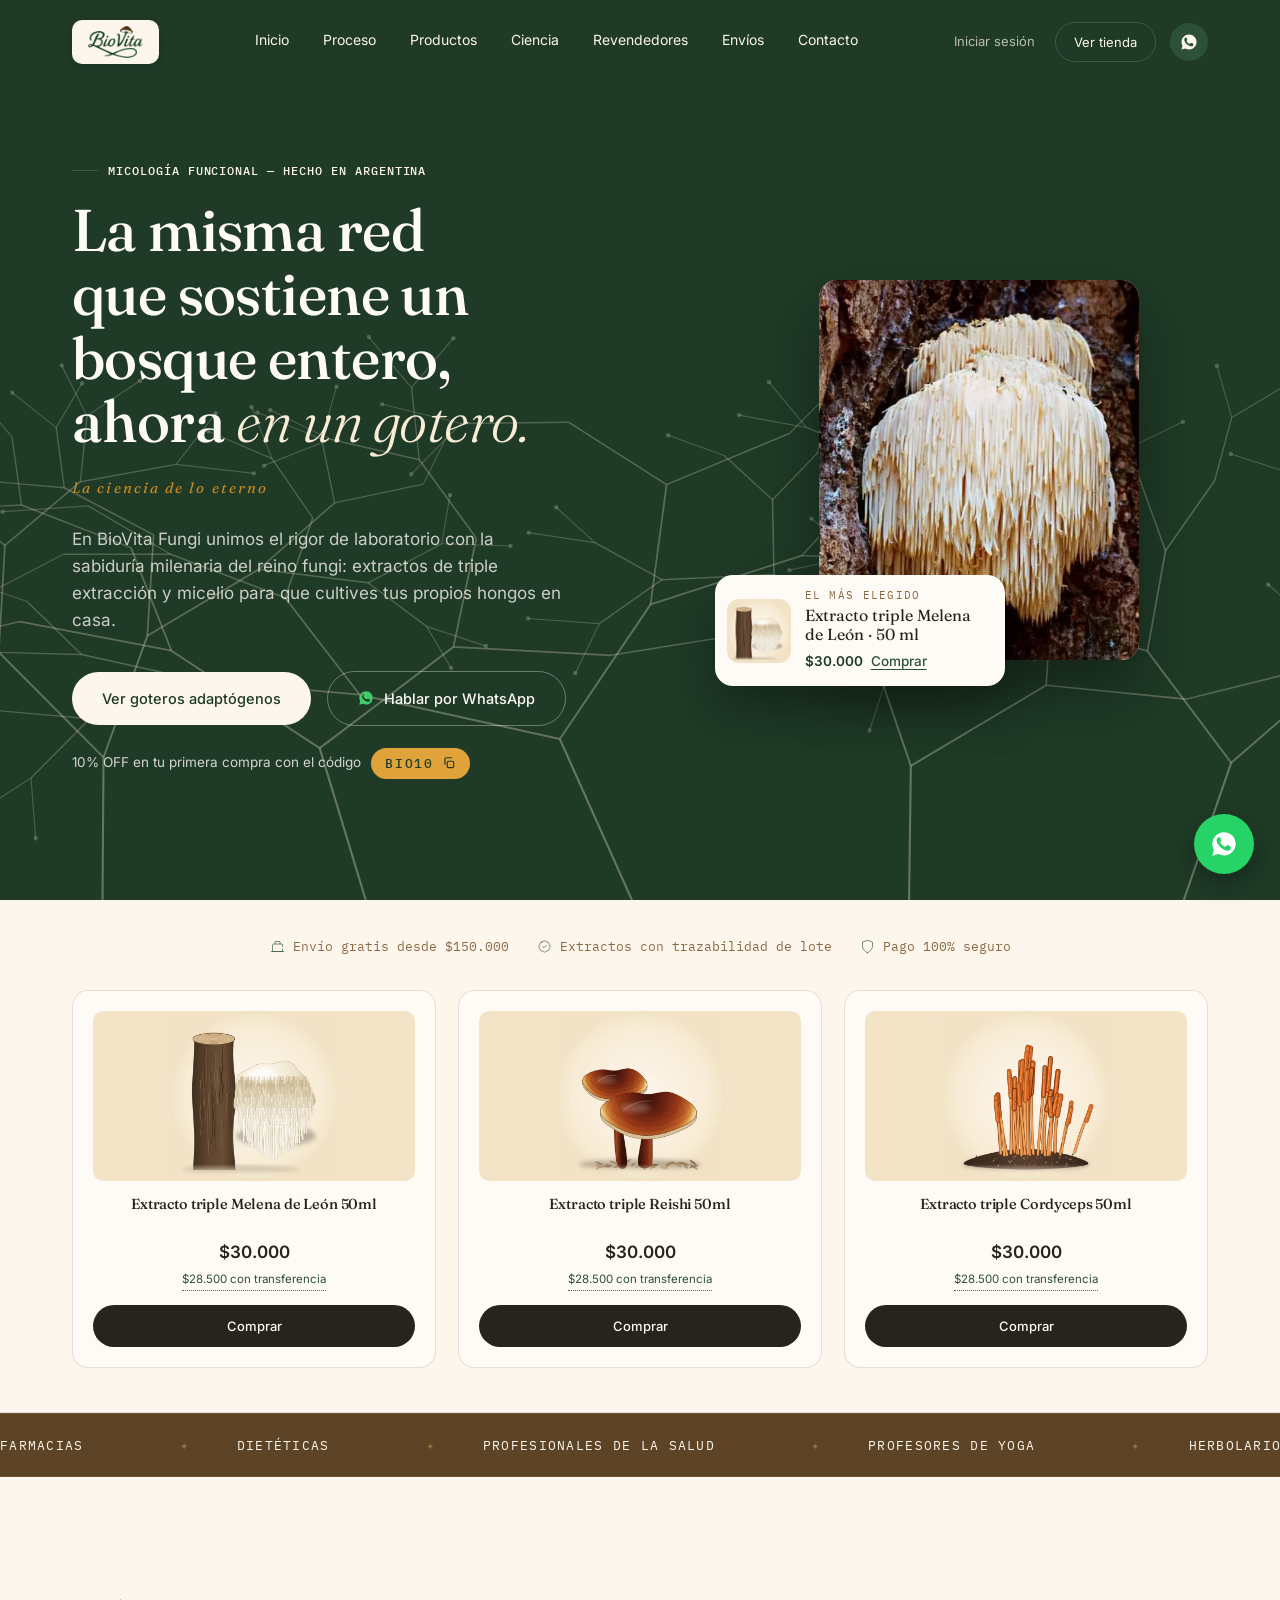
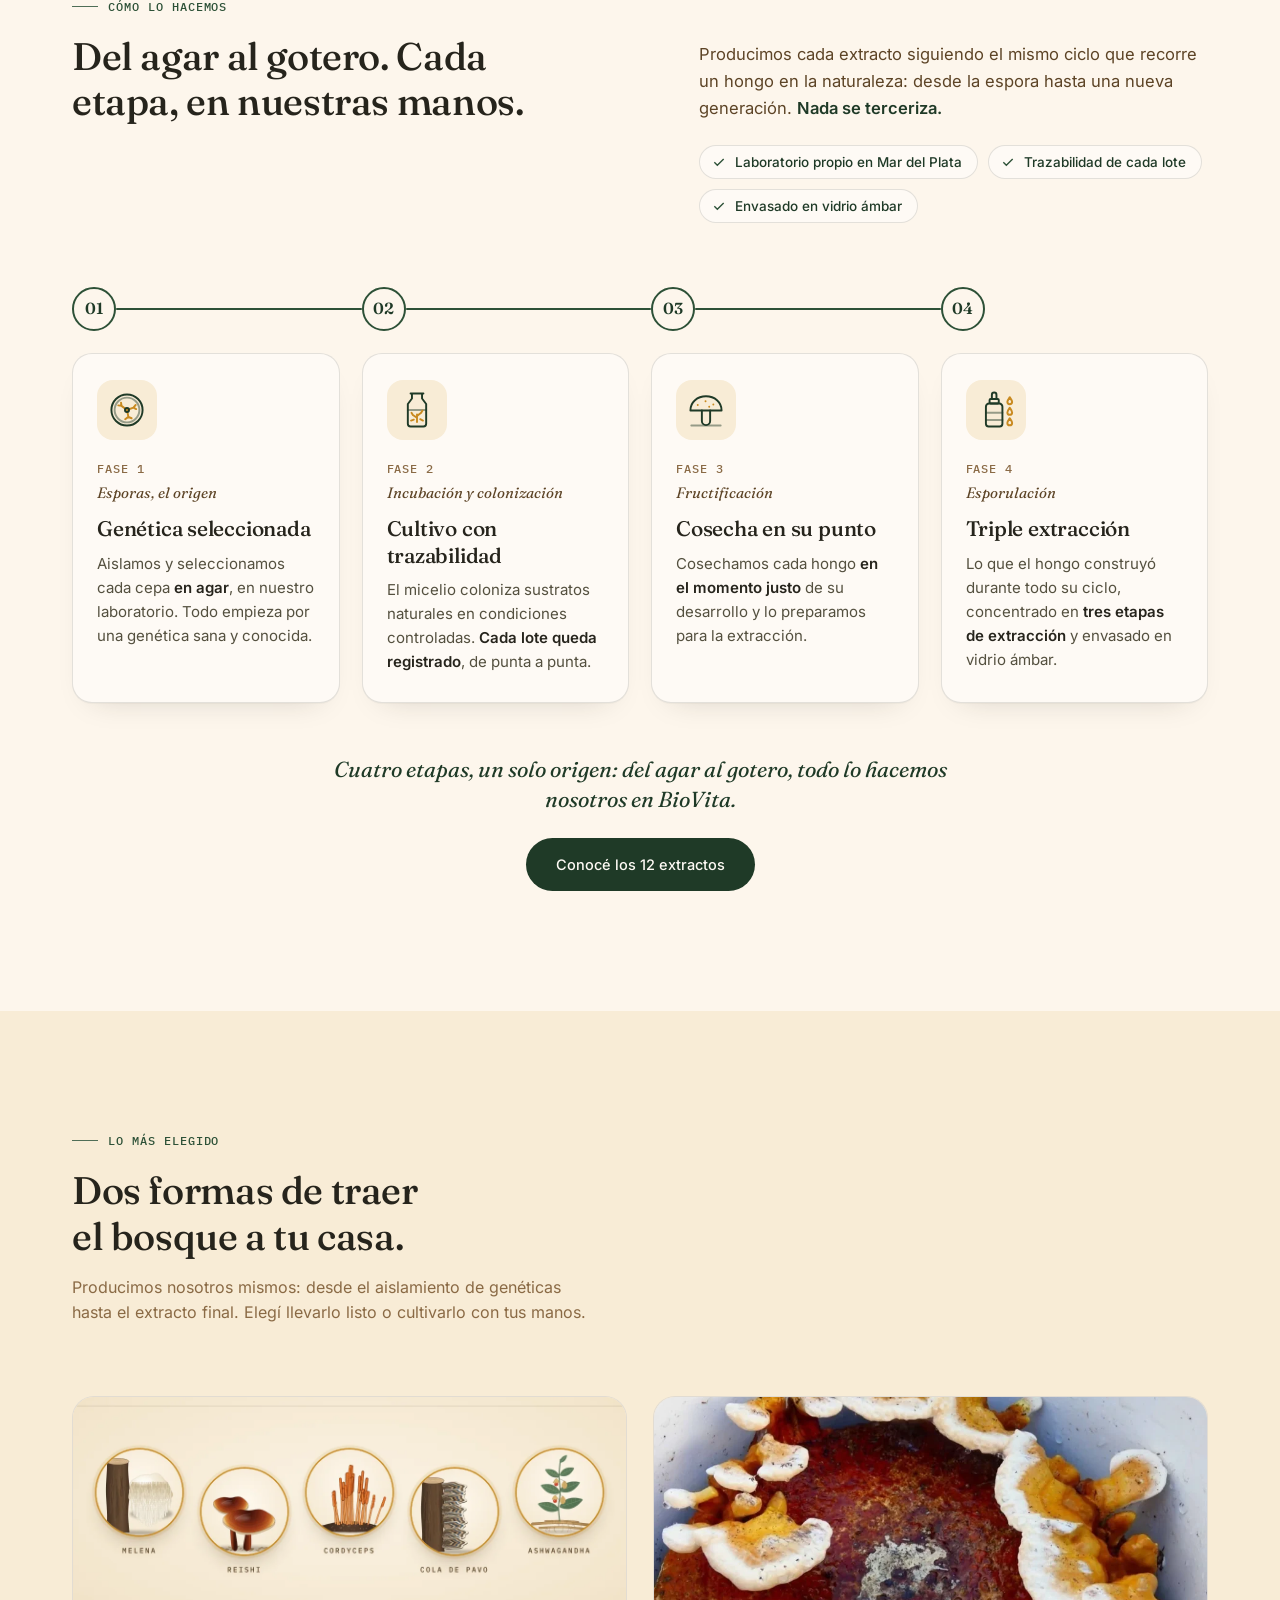
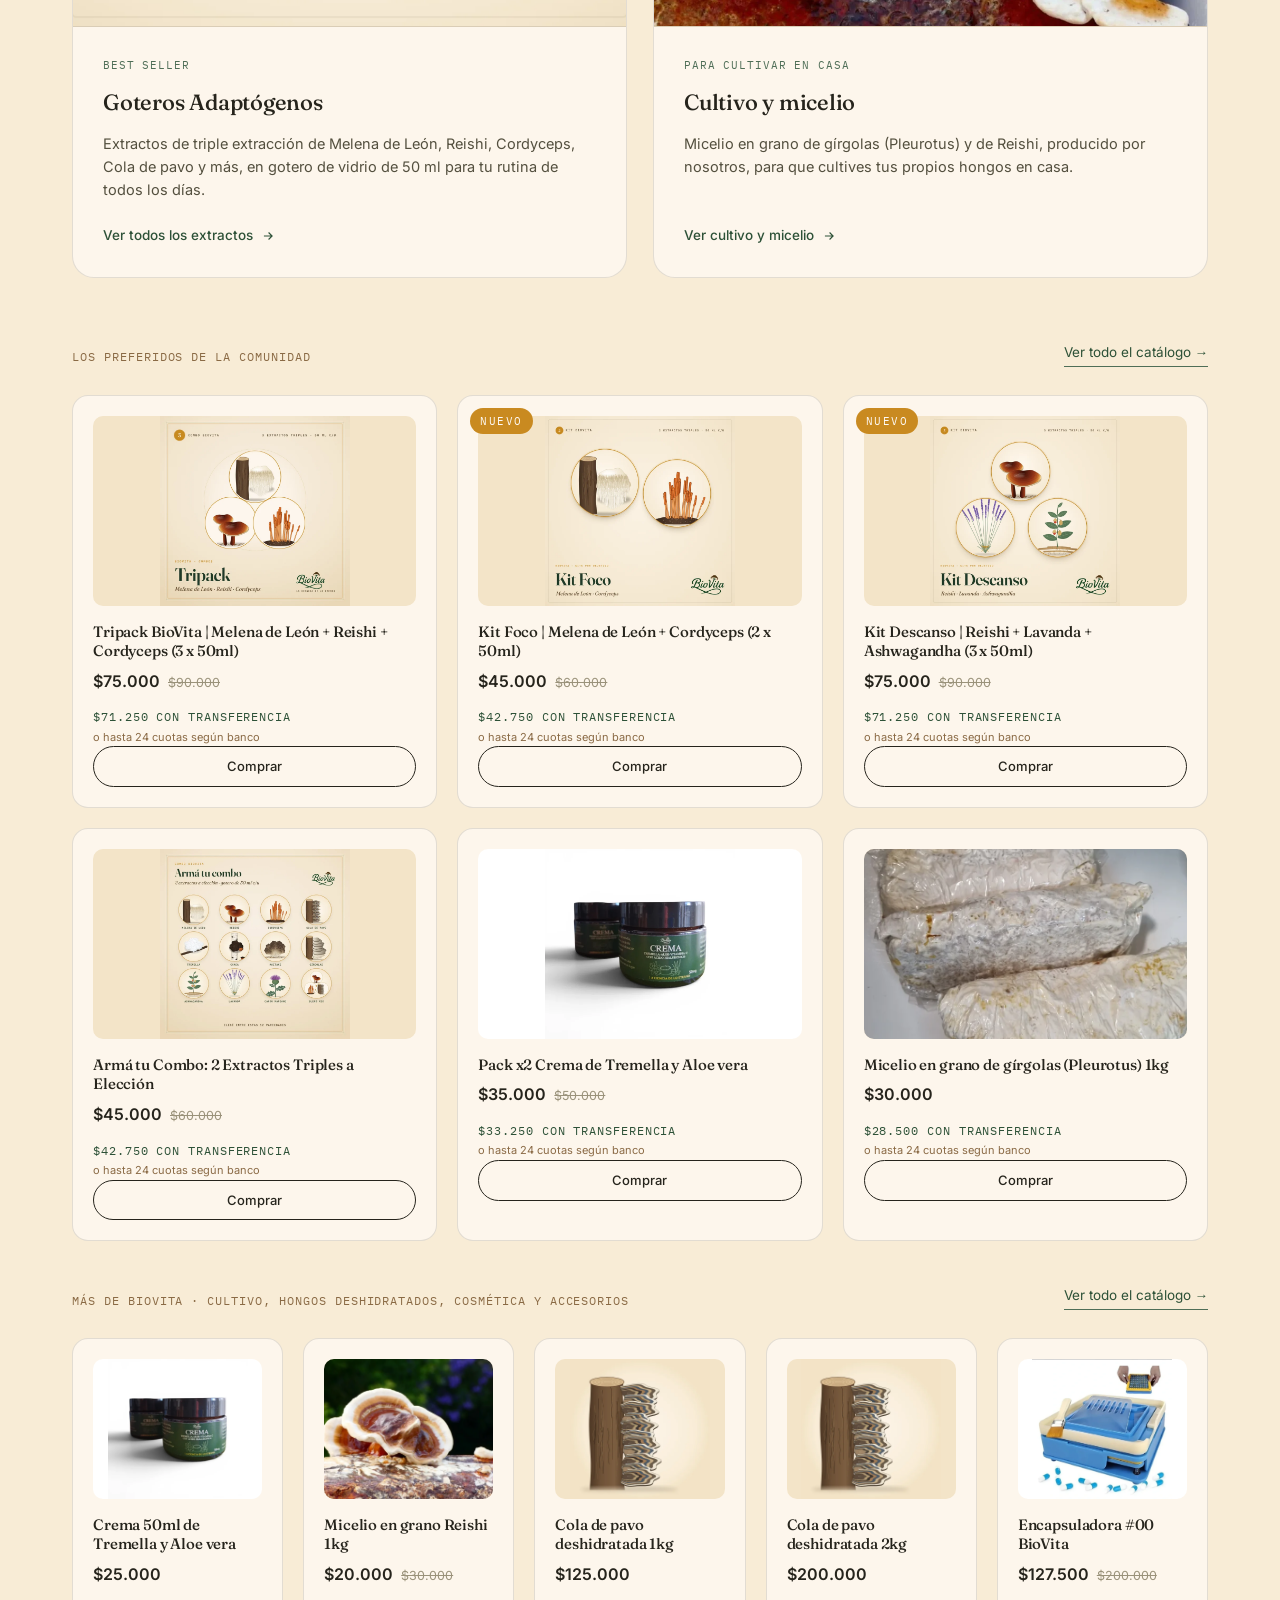
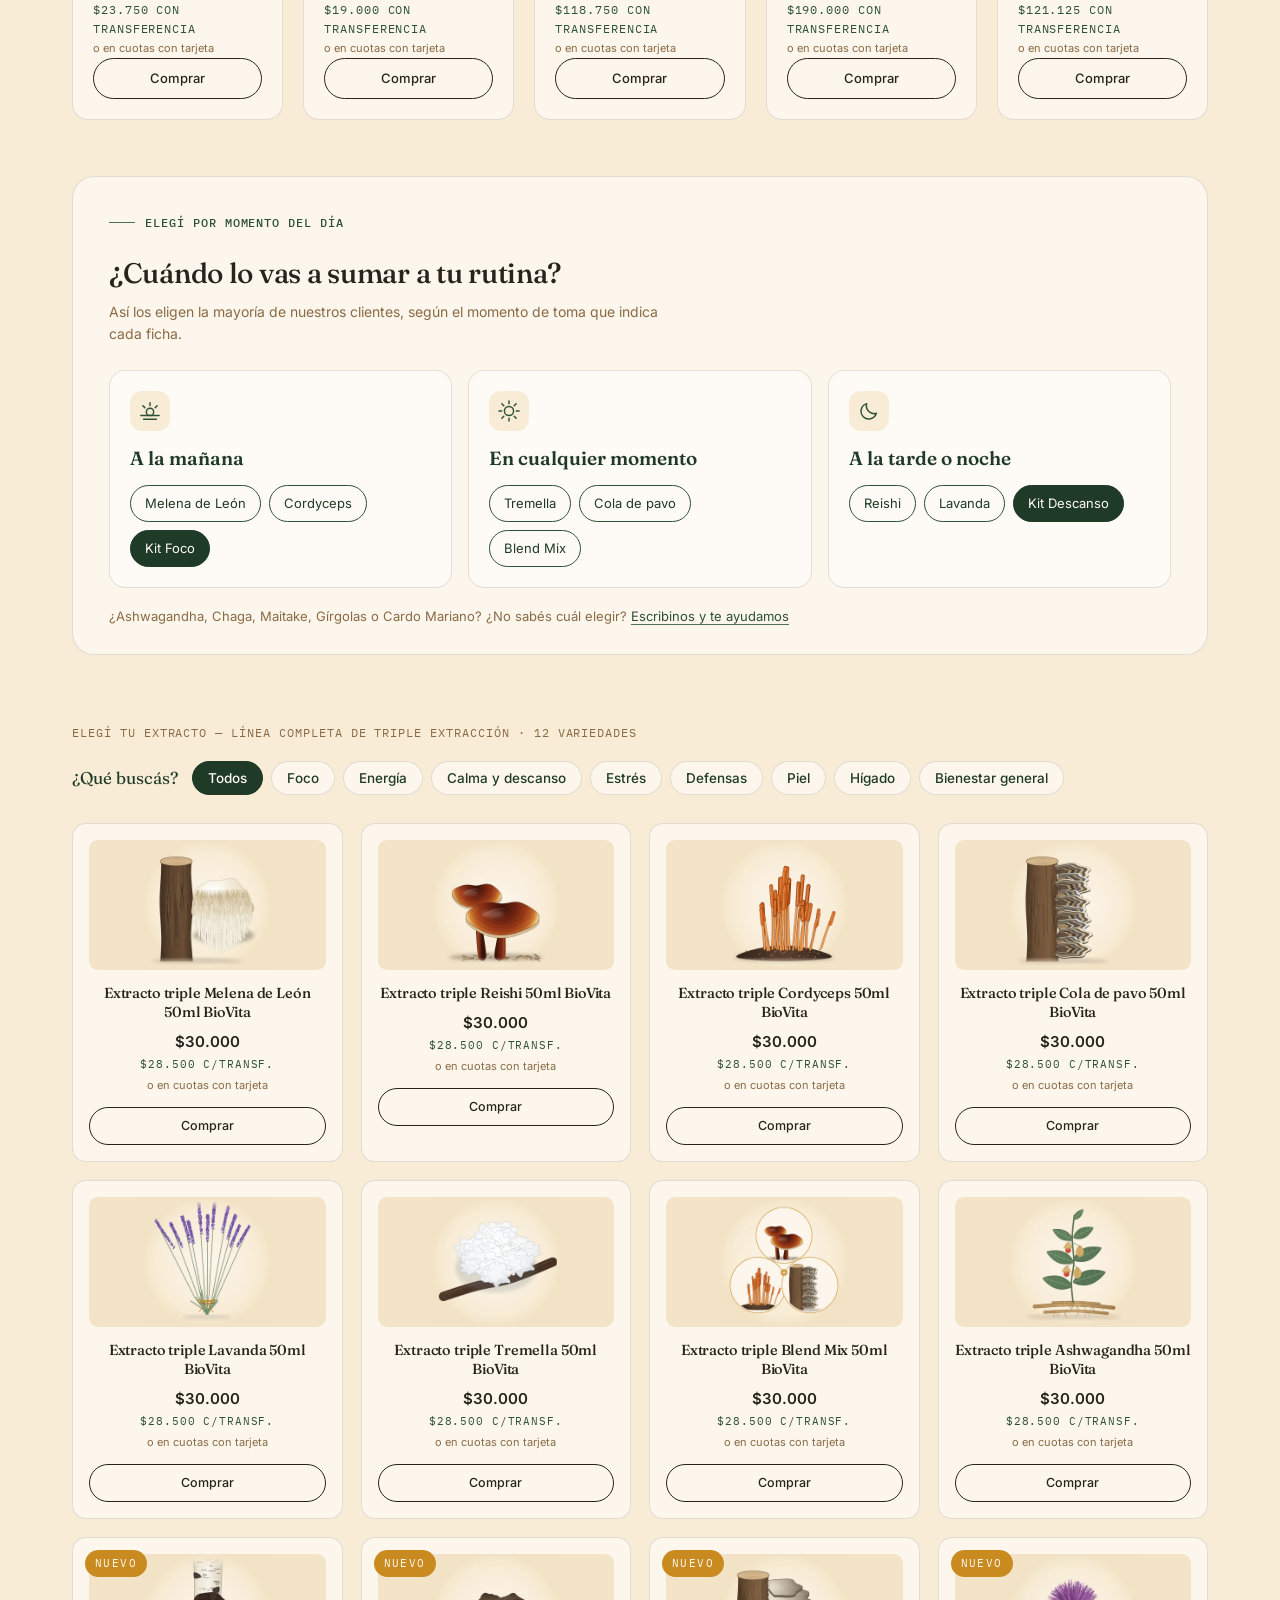
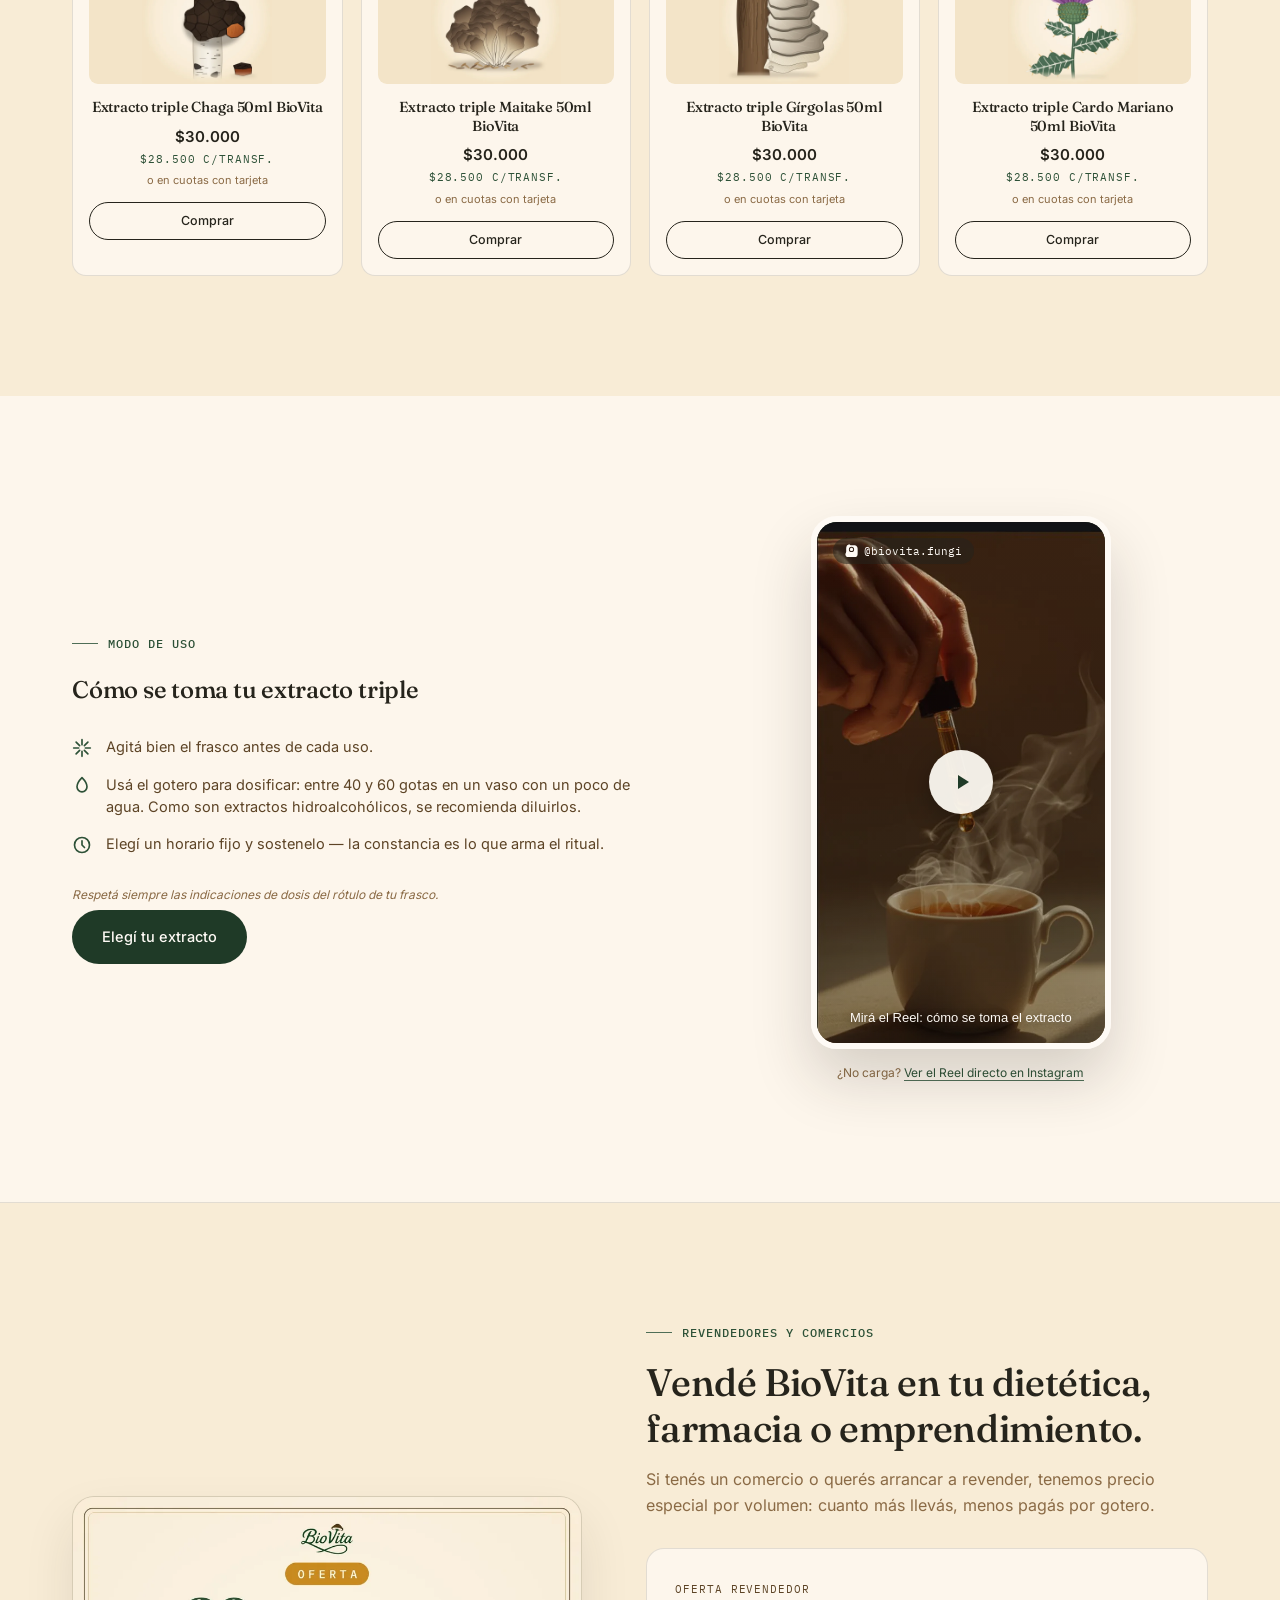
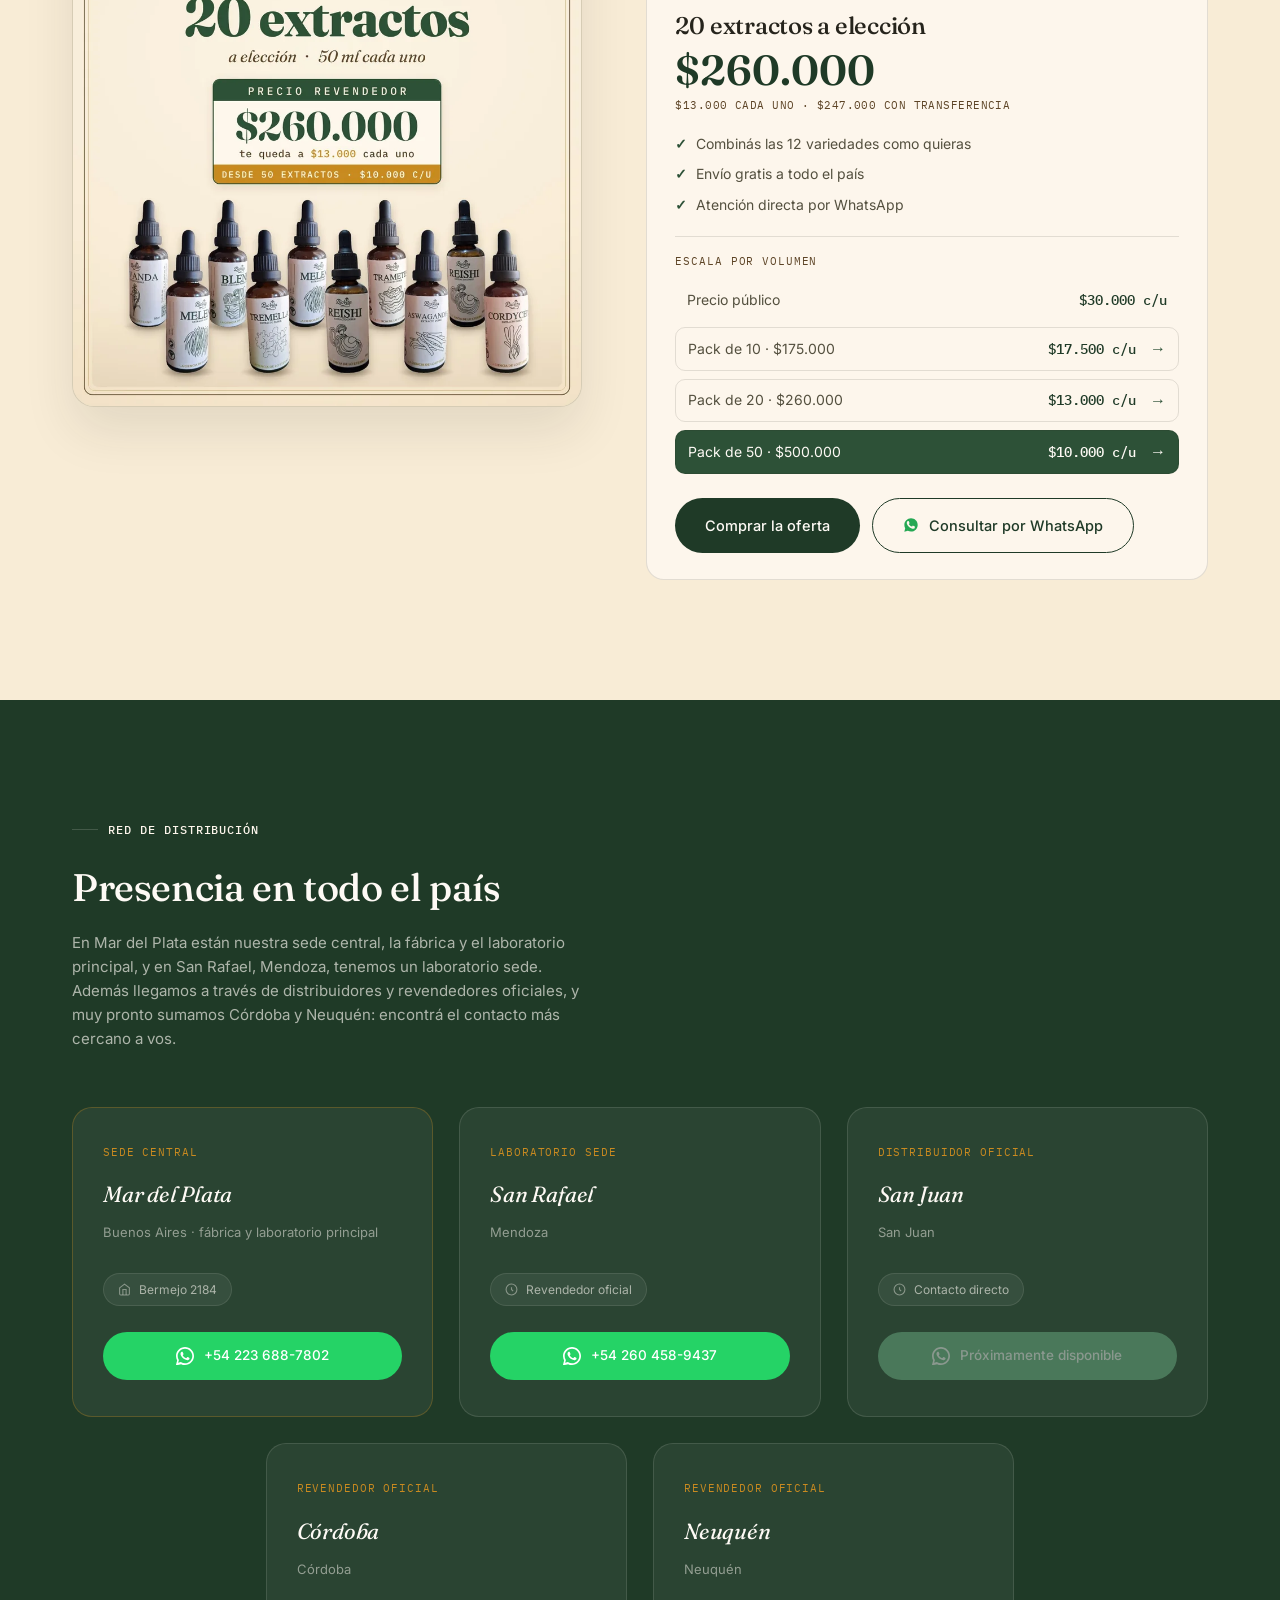
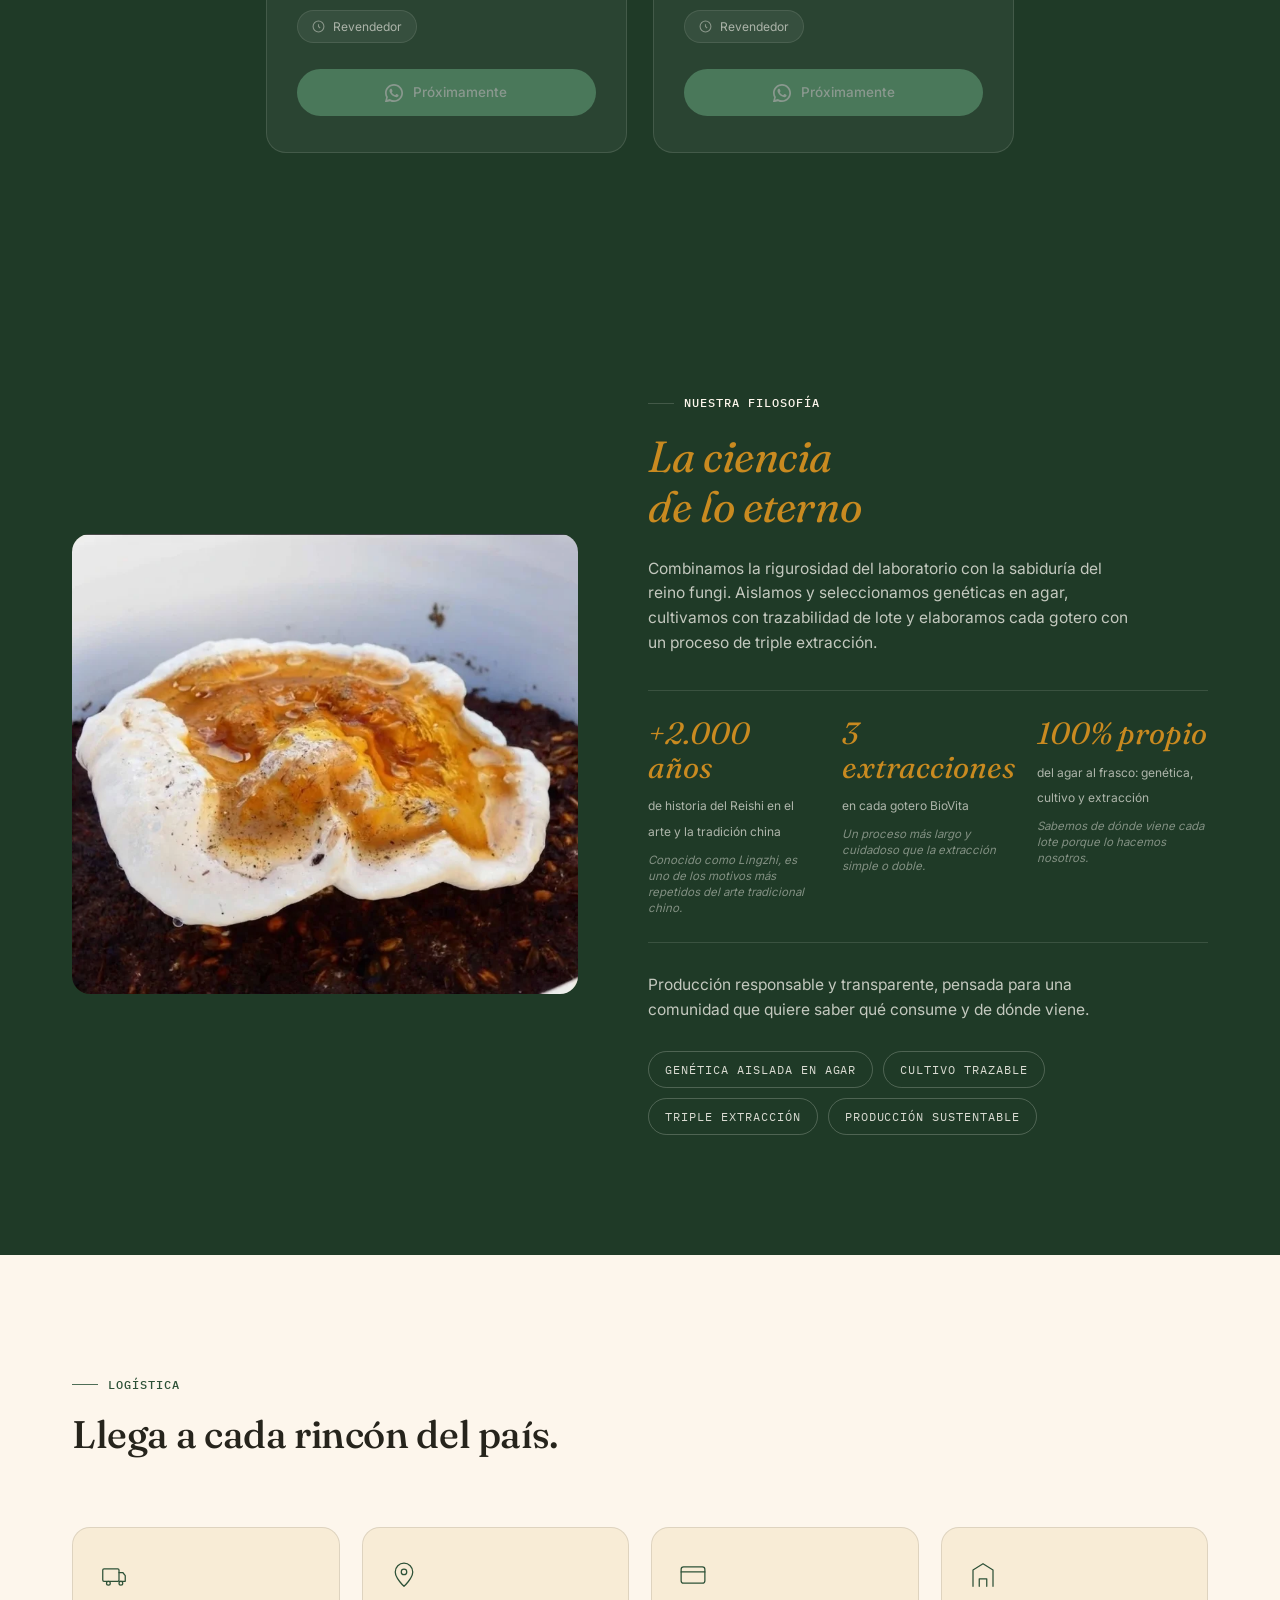
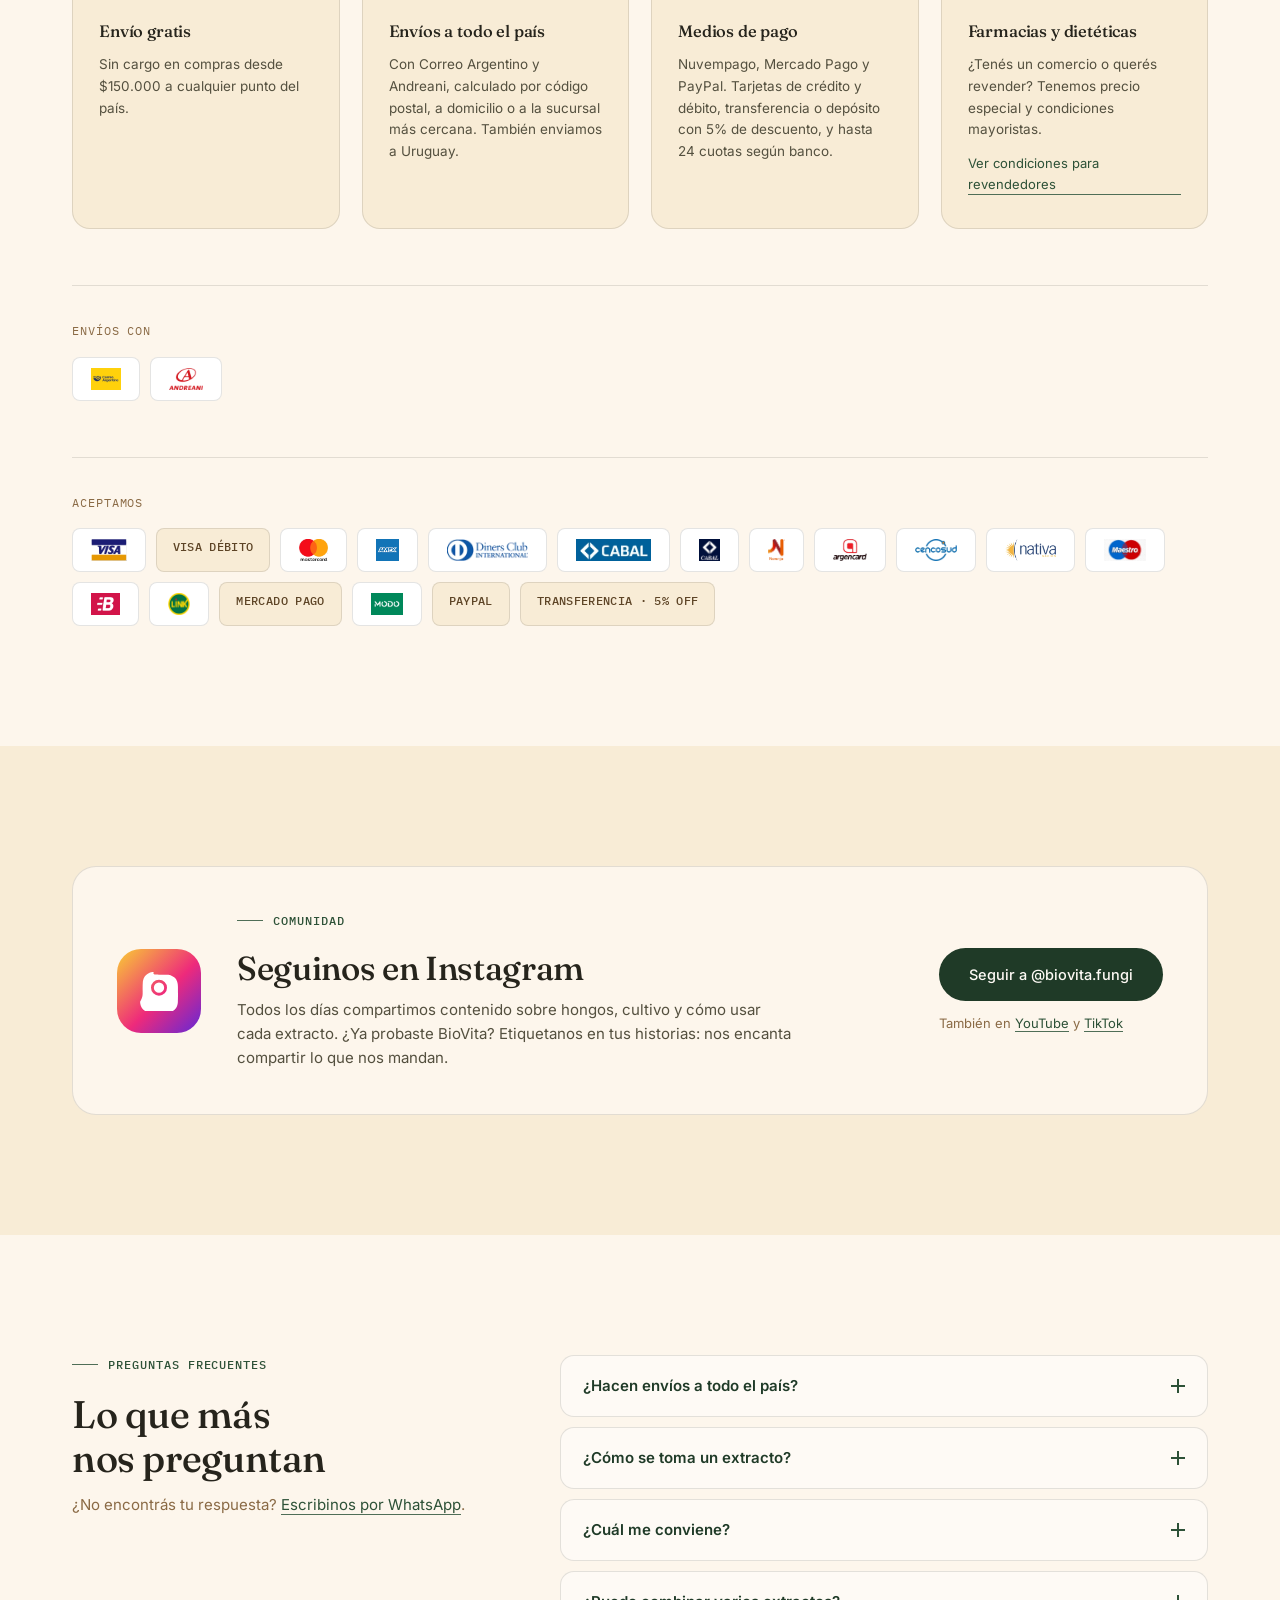
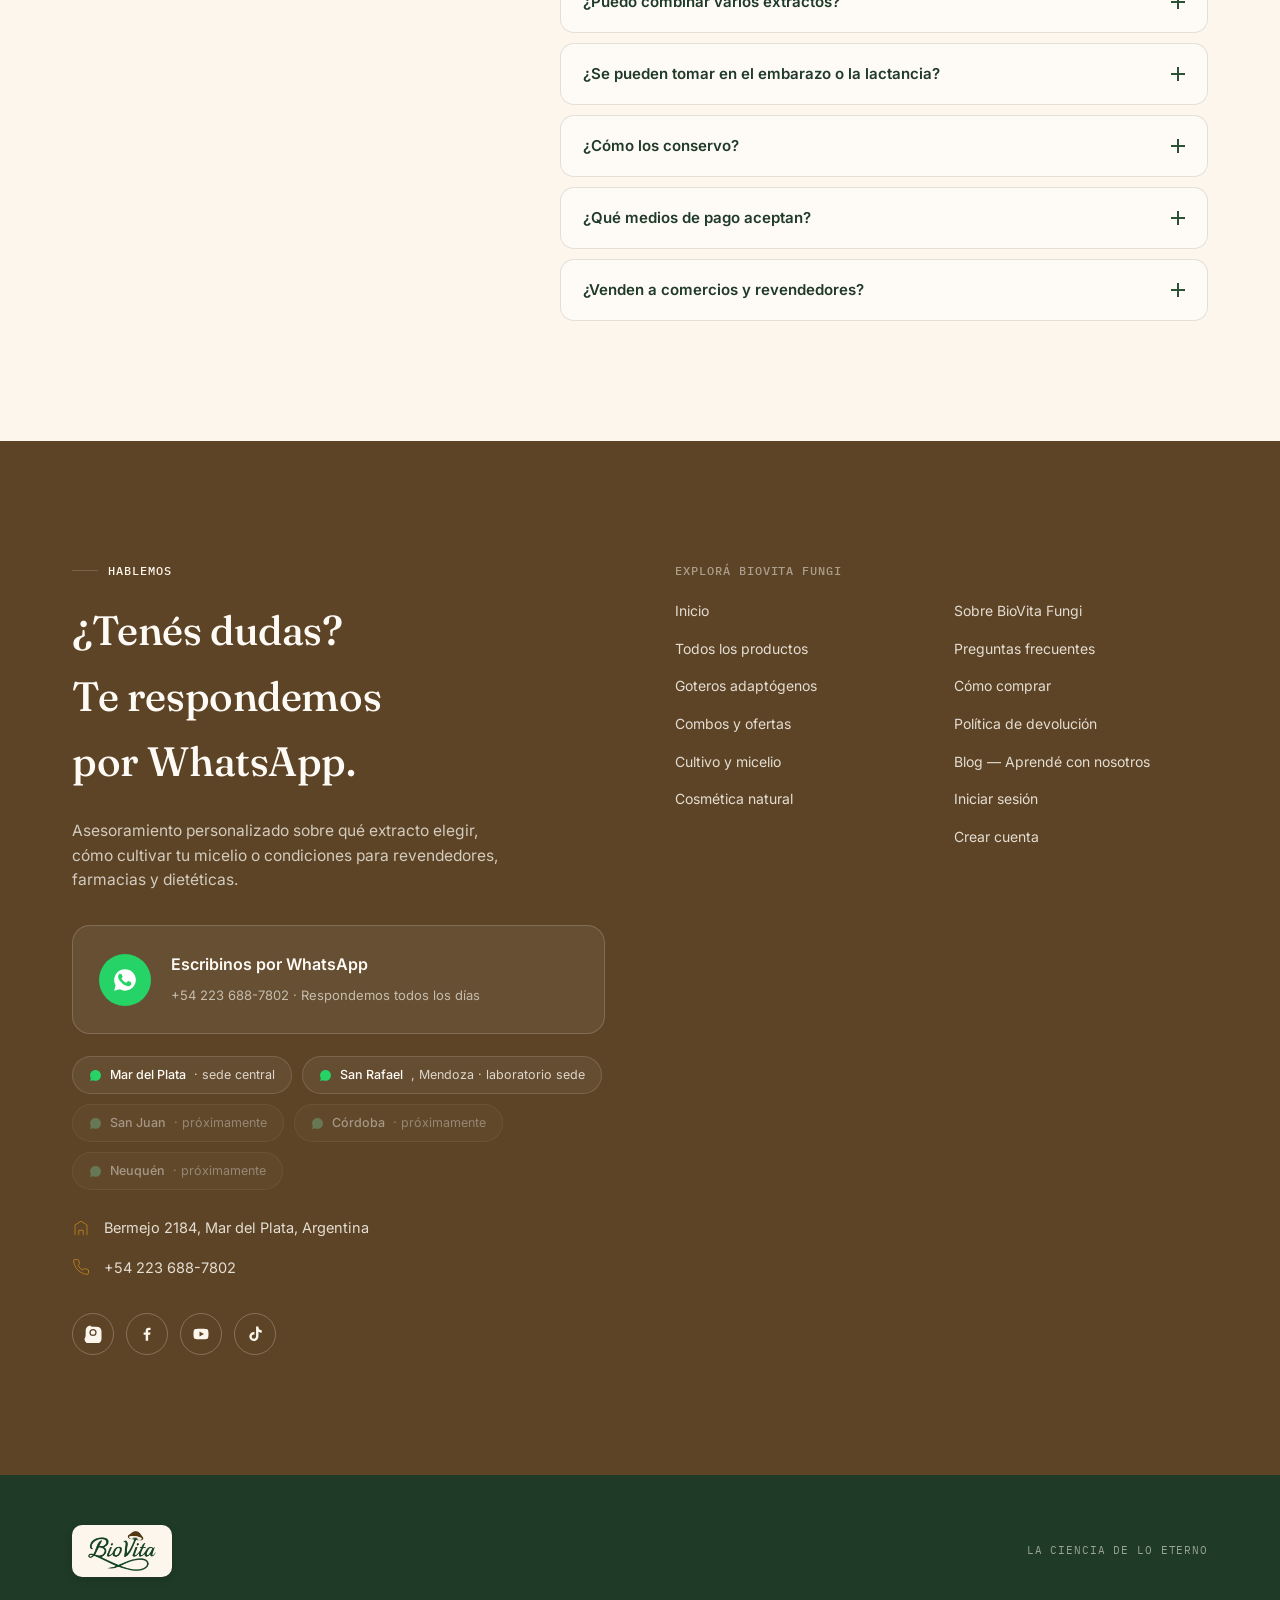
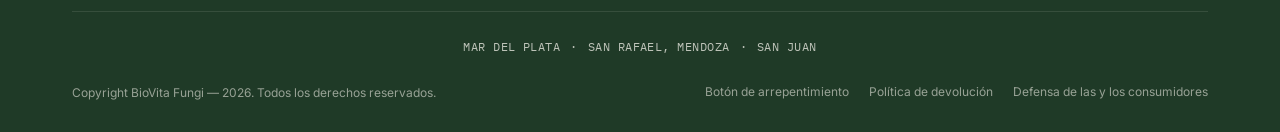
==== commit 8d473543: "Kits por objetivo (Foco y Descanso) en destacados y en Elegí por momento del día Co-Authored-By: Cla" ====
--- a/index.html
+++ b/index.html
@@ -1,4 +1,4 @@
-<!-- VERSION: 2026-11-23-v13 — imágenes en /img, precios al 22/11/2026, triple extracción. Todos los links de compra deben ir a biovitafungi.mitiendanube.com (los /productos/ no existen en www.biovitafungi.com). -->
+<!-- VERSION: 2026-11-23-v14 — imágenes en /img, precios al 22/11/2026, triple extracción. Todos los links de compra deben ir a biovitafungi.mitiendanube.com (los /productos/ no existen en www.biovitafungi.com). -->
 <!DOCTYPE html>
 <html lang="es-AR">
 <head>
@@ -654,6 +654,7 @@
   .moment-card{background:var(--cream);border:1px solid var(--line);border-radius:16px;padding:20px;}
   .moment-icon{width:40px;height:40px;border-radius:12px;background:var(--beige);display:grid;place-items:center;margin-bottom:12px;}
   .moment-icon svg{width:22px;height:22px;fill:none;stroke:var(--moss);stroke-width:1.6;stroke-linecap:round;stroke-linejoin:round;}
+  .moment-chip.moment-kit{background:var(--moss-deep);color:var(--cream);border-color:var(--moss-deep);}
   .moment-card h4{font-family:'Fraunces',serif;font-size:19px;font-weight:600;color:var(--moss-deep);margin-bottom:12px;}
   .moment-chips{display:flex;flex-wrap:wrap;gap:8px;}
   .moment-chip{font-size:13px;padding:7px 14px;border-radius:999px;border:1px solid var(--moss);color:var(--moss-deep);transition:all .2s ease;}
@@ -663,6 +664,9 @@
   .price-cuotas{display:block;font-size:11px;color:var(--earth-soft);margin-top:-8px;margin-bottom:12px;}
   .pick .price-cuotas{margin-top:2px;margin-bottom:0;}
   .picks-grid-5{grid-template-columns:repeat(5,1fr);}
+  .picks-grid-3{grid-template-columns:repeat(3,1fr);}
+  .pick{position:relative;}
+  .picks-grid-3 .pick .ph-image{height:190px;}
   @media(max-width:1100px){.picks-grid-5{grid-template-columns:repeat(3,1fr);}}
   @media(max-width:760px){
     .picks-grid, .picks-grid-5{display:flex;overflow-x:auto;scroll-snap-type:x mandatory;scroll-padding-inline:20px;gap:14px;margin:0 -20px;padding:4px 20px 14px;scrollbar-width:none;}
@@ -1061,7 +1065,7 @@
       <a href="https://biovitafungi.mitiendanube.com/productos/" target="_blank" rel="noopener">Ver todo el catálogo →</a>
     </div>
     <p class="swipe-hint" aria-hidden="true">Deslizá para ver más →</p>
-    <div class="picks-grid">
+    <div class="picks-grid picks-grid-3">
       <div class="pick reveal">
         <div class="ph-image photo no-credit "><img src="img/productos/tripack-biovita.webp" alt="Tripack BioVita: Melena de León, Reishi y Cordyceps" width="720" height="720" loading="lazy" decoding="async"></div>
         <h3>Tripack BioVita | Melena de León + Reishi + Cordyceps (3 x 50ml)</h3>
@@ -1072,6 +1076,30 @@
         <span class="price-transfer mono">$71.250 con transferencia</span>
         <span class="price-cuotas">o hasta 24 cuotas según banco</span>
         <a class="buy" href="https://biovitafungi.mitiendanube.com/productos/tripack-bienestar-adaptogenos-50ml/" target="_blank" rel="noopener">Comprar</a>
+      </div>
+      <div class="pick reveal">
+        <span class="new-tag mono">Nuevo</span>
+        <div class="ph-image photo no-credit"><img src="img/productos/kit-foco.webp" alt="Kit Foco BioVita: Melena de León y Cordyceps" width="720" height="720" loading="lazy" decoding="async"></div>
+        <h3>Kit Foco | Melena de León + Cordyceps (2 x 50ml)</h3>
+        <div class="price-row">
+          <span class="price-now">$45.000</span>
+          <span class="price-was">$60.000</span>
+        </div>
+        <span class="price-transfer mono">$42.750 con transferencia</span>
+        <span class="price-cuotas">o hasta 24 cuotas según banco</span>
+        <a class="buy" href="https://biovitafungi.mitiendanube.com/productos/kit-foco-biovita-melena-de-leon-cordyceps-2-x-50ml-1cemw/" target="_blank" rel="noopener">Comprar</a>
+      </div>
+      <div class="pick reveal">
+        <span class="new-tag mono">Nuevo</span>
+        <div class="ph-image photo no-credit"><img src="img/productos/kit-descanso.webp" alt="Kit Descanso BioVita: Reishi, Lavanda y Ashwagandha" width="720" height="720" loading="lazy" decoding="async"></div>
+        <h3>Kit Descanso | Reishi + Lavanda + Ashwagandha (3 x 50ml)</h3>
+        <div class="price-row">
+          <span class="price-now">$75.000</span>
+          <span class="price-was">$90.000</span>
+        </div>
+        <span class="price-transfer mono">$71.250 con transferencia</span>
+        <span class="price-cuotas">o hasta 24 cuotas según banco</span>
+        <a class="buy" href="https://biovitafungi.mitiendanube.com/productos/kit-descanso-biovita-reishi-lavanda-ashwagandha-3-x-50ml-8gmrw/" target="_blank" rel="noopener">Comprar</a>
       </div>
       <div class="pick reveal">
         <div class="ph-image photo no-credit "><img src="img/productos/combo-2-extractos.webp" alt="Combo de 2 extractos triples a elección" width="720" height="720" loading="lazy" decoding="async"></div>
@@ -1177,7 +1205,7 @@
         <div class="moment-card">
           <span class="moment-icon" aria-hidden="true"><svg viewBox="0 0 24 24"><circle cx="12" cy="13" r="4"/><path d="M12 3v3M4.2 6.2l2.1 2.1M19.8 6.2l-2.1 2.1M2 17h20M5 21h14"/></svg></span>
           <h4>A la mañana</h4>
-          <div class="moment-chips"><a class="moment-chip" href="https://biovitafungi.mitiendanube.com/productos/extracto-doble-melena-de-leon-50ml-biovita/" target="_blank" rel="noopener">Melena de León</a><a class="moment-chip" href="https://biovitafungi.mitiendanube.com/productos/extracto-doble-cordyceps-50ml-biovita/" target="_blank" rel="noopener">Cordyceps</a></div>
+          <div class="moment-chips"><a class="moment-chip" href="https://biovitafungi.mitiendanube.com/productos/extracto-doble-melena-de-leon-50ml-biovita/" target="_blank" rel="noopener">Melena de León</a><a class="moment-chip" href="https://biovitafungi.mitiendanube.com/productos/extracto-doble-cordyceps-50ml-biovita/" target="_blank" rel="noopener">Cordyceps</a><a class="moment-chip moment-kit" href="https://biovitafungi.mitiendanube.com/productos/kit-foco-biovita-melena-de-leon-cordyceps-2-x-50ml-1cemw/" target="_blank" rel="noopener">Kit Foco</a></div>
         </div>
         <div class="moment-card">
           <span class="moment-icon" aria-hidden="true"><svg viewBox="0 0 24 24"><circle cx="12" cy="12" r="5"/><path d="M12 1v3M12 20v3M1 12h3M20 12h3M4.2 4.2l2.1 2.1M17.7 17.7l2.1 2.1M4.2 19.8l2.1-2.1M17.7 6.3l2.1-2.1"/></svg></span>
@@ -1187,7 +1215,7 @@
         <div class="moment-card">
           <span class="moment-icon" aria-hidden="true"><svg viewBox="0 0 24 24"><path d="M20 14.5A8.5 8.5 0 0 1 9.5 4a8.5 8.5 0 1 0 10.5 10.5z"/></svg></span>
           <h4>A la tarde o noche</h4>
-          <div class="moment-chips"><a class="moment-chip" href="https://biovitafungi.mitiendanube.com/productos/extracto-doble-reishi-50ml-biovita/" target="_blank" rel="noopener">Reishi</a><a class="moment-chip" href="https://biovitafungi.mitiendanube.com/productos/extracto-doble-lavanda-50ml-biovita/" target="_blank" rel="noopener">Lavanda</a></div>
+          <div class="moment-chips"><a class="moment-chip" href="https://biovitafungi.mitiendanube.com/productos/extracto-doble-reishi-50ml-biovita/" target="_blank" rel="noopener">Reishi</a><a class="moment-chip" href="https://biovitafungi.mitiendanube.com/productos/extracto-doble-lavanda-50ml-biovita/" target="_blank" rel="noopener">Lavanda</a><a class="moment-chip moment-kit" href="https://biovitafungi.mitiendanube.com/productos/kit-descanso-biovita-reishi-lavanda-ashwagandha-3-x-50ml-8gmrw/" target="_blank" rel="noopener">Kit Descanso</a></div>
         </div>
       </div>
       <p class="moments-foot">¿Ashwagandha, Chaga, Maitake, Gírgolas o Cardo Mariano? ¿No sabés cuál elegir? <a href="https://wa.me/5492236887802?text=Hola%20BioVita%21%20Quiero%20ayuda%20para%20elegir%20un%20extracto." target="_blank" rel="noopener">Escribinos y te ayudamos</a></p>
